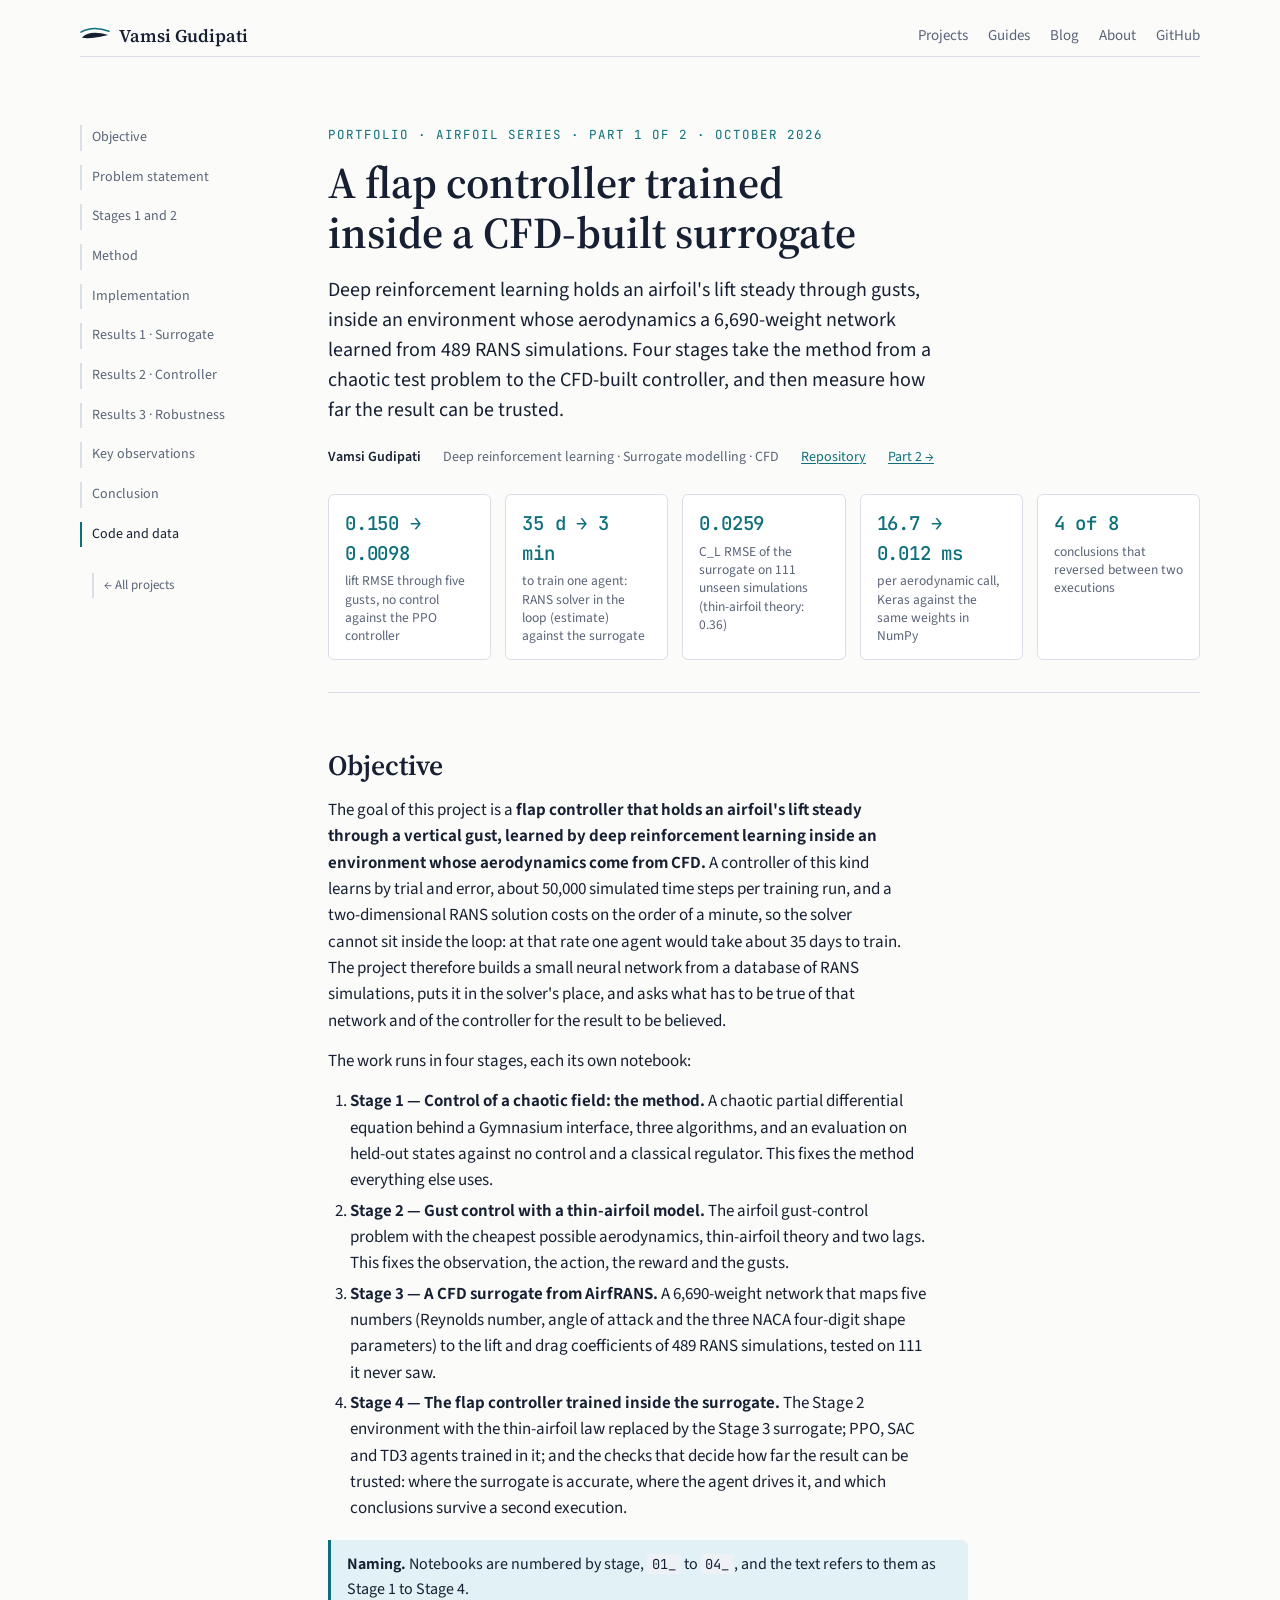
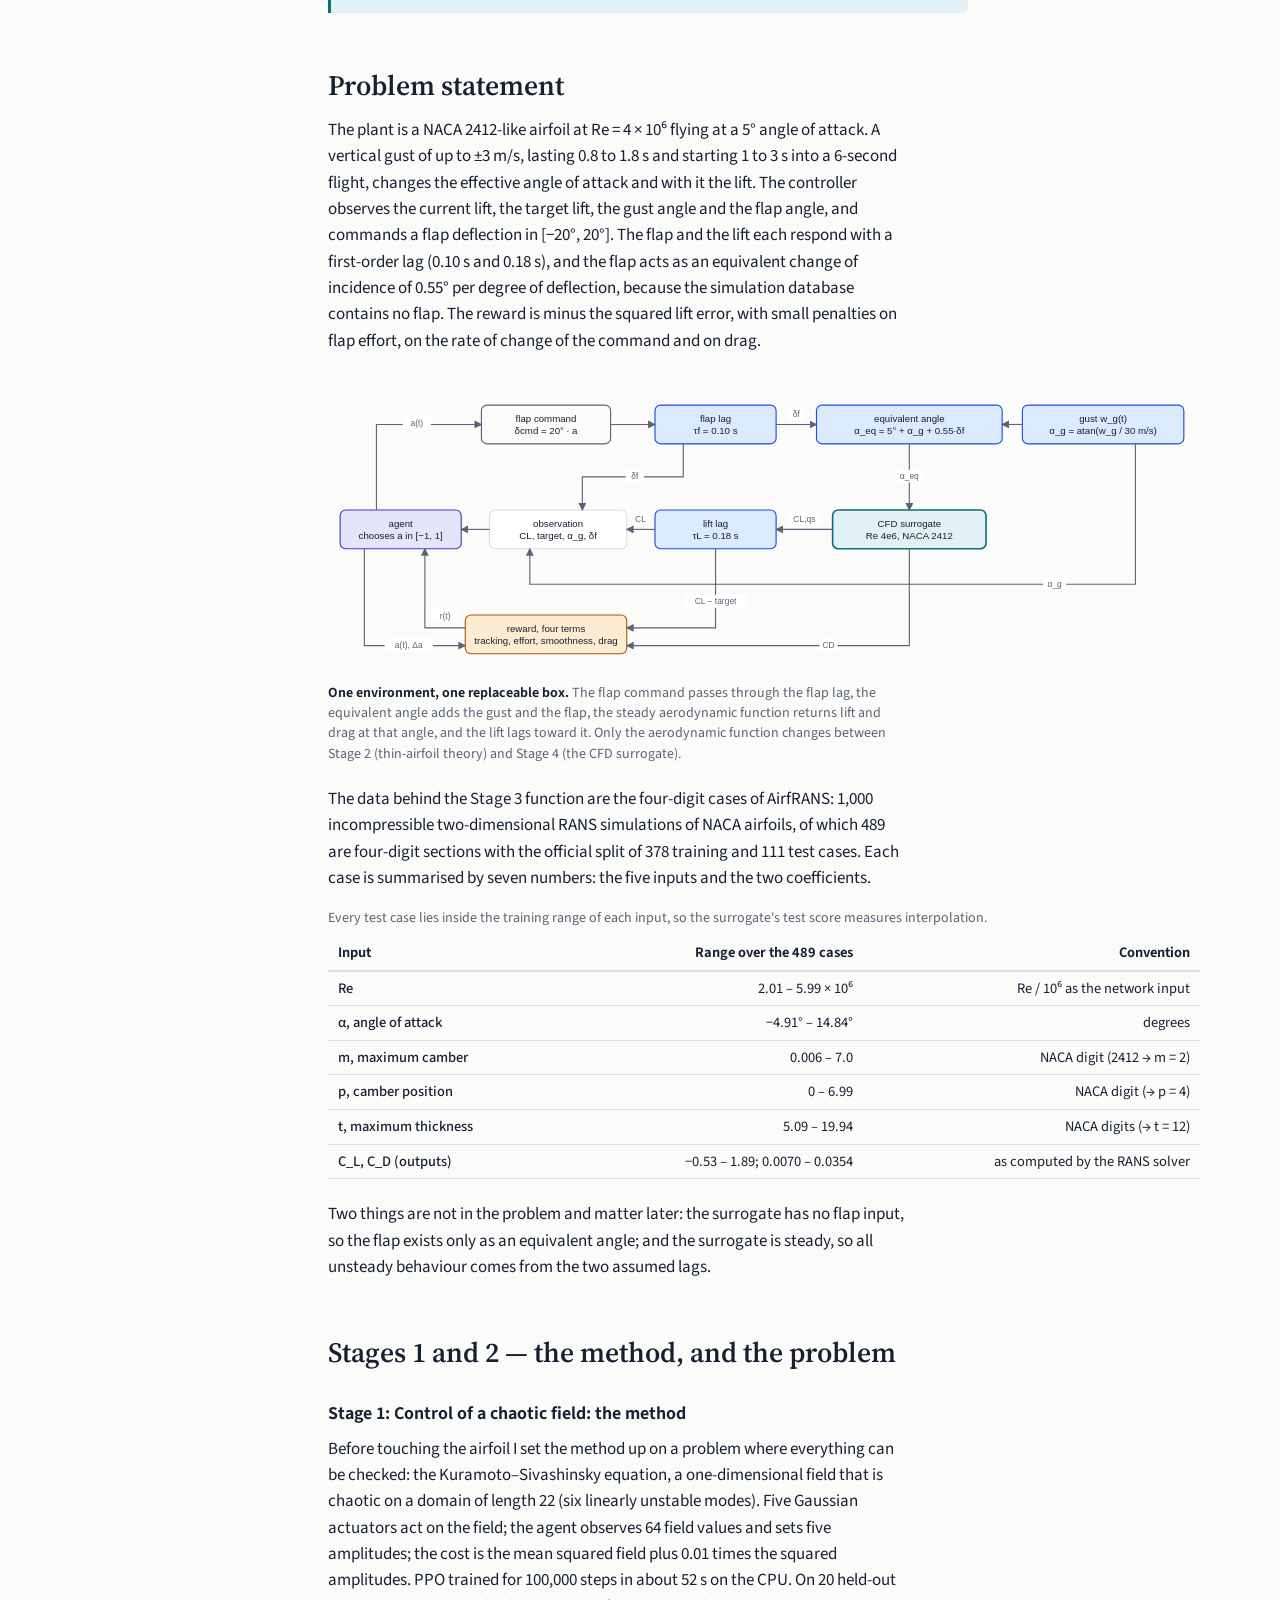
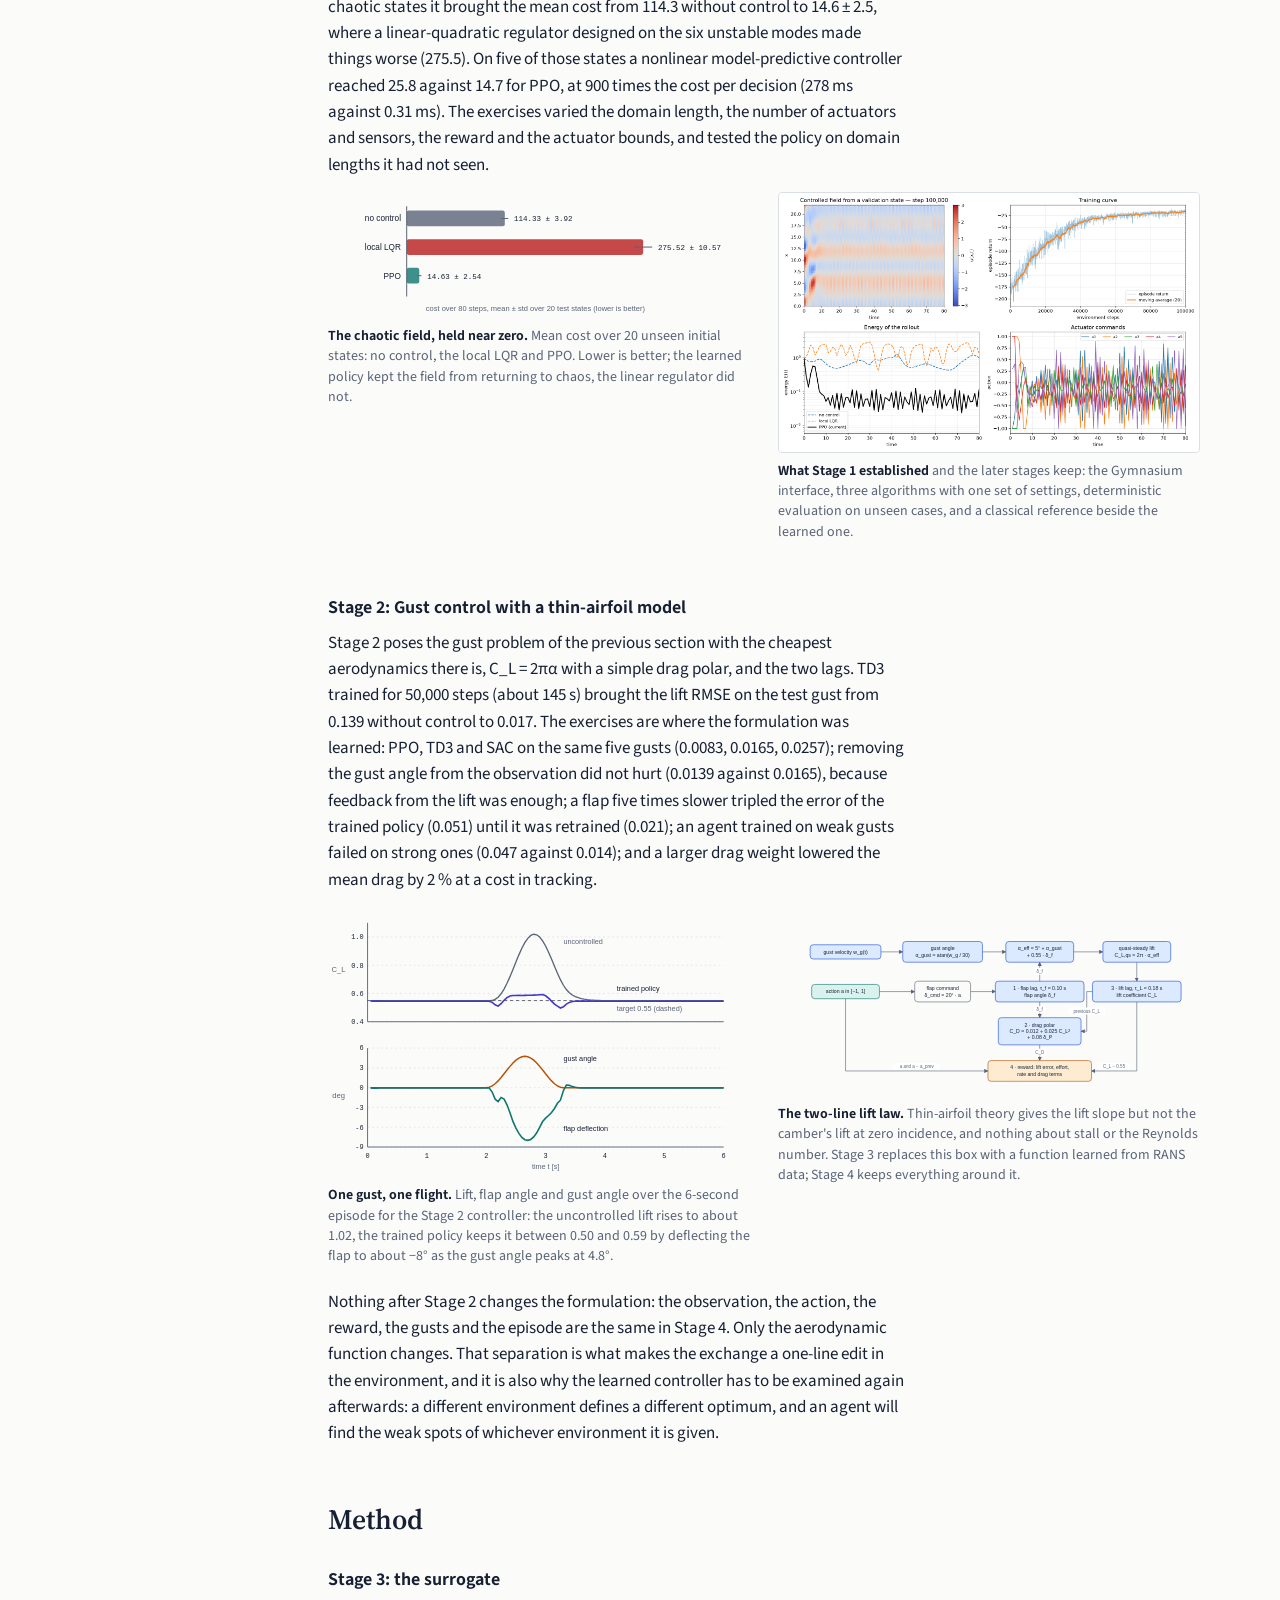
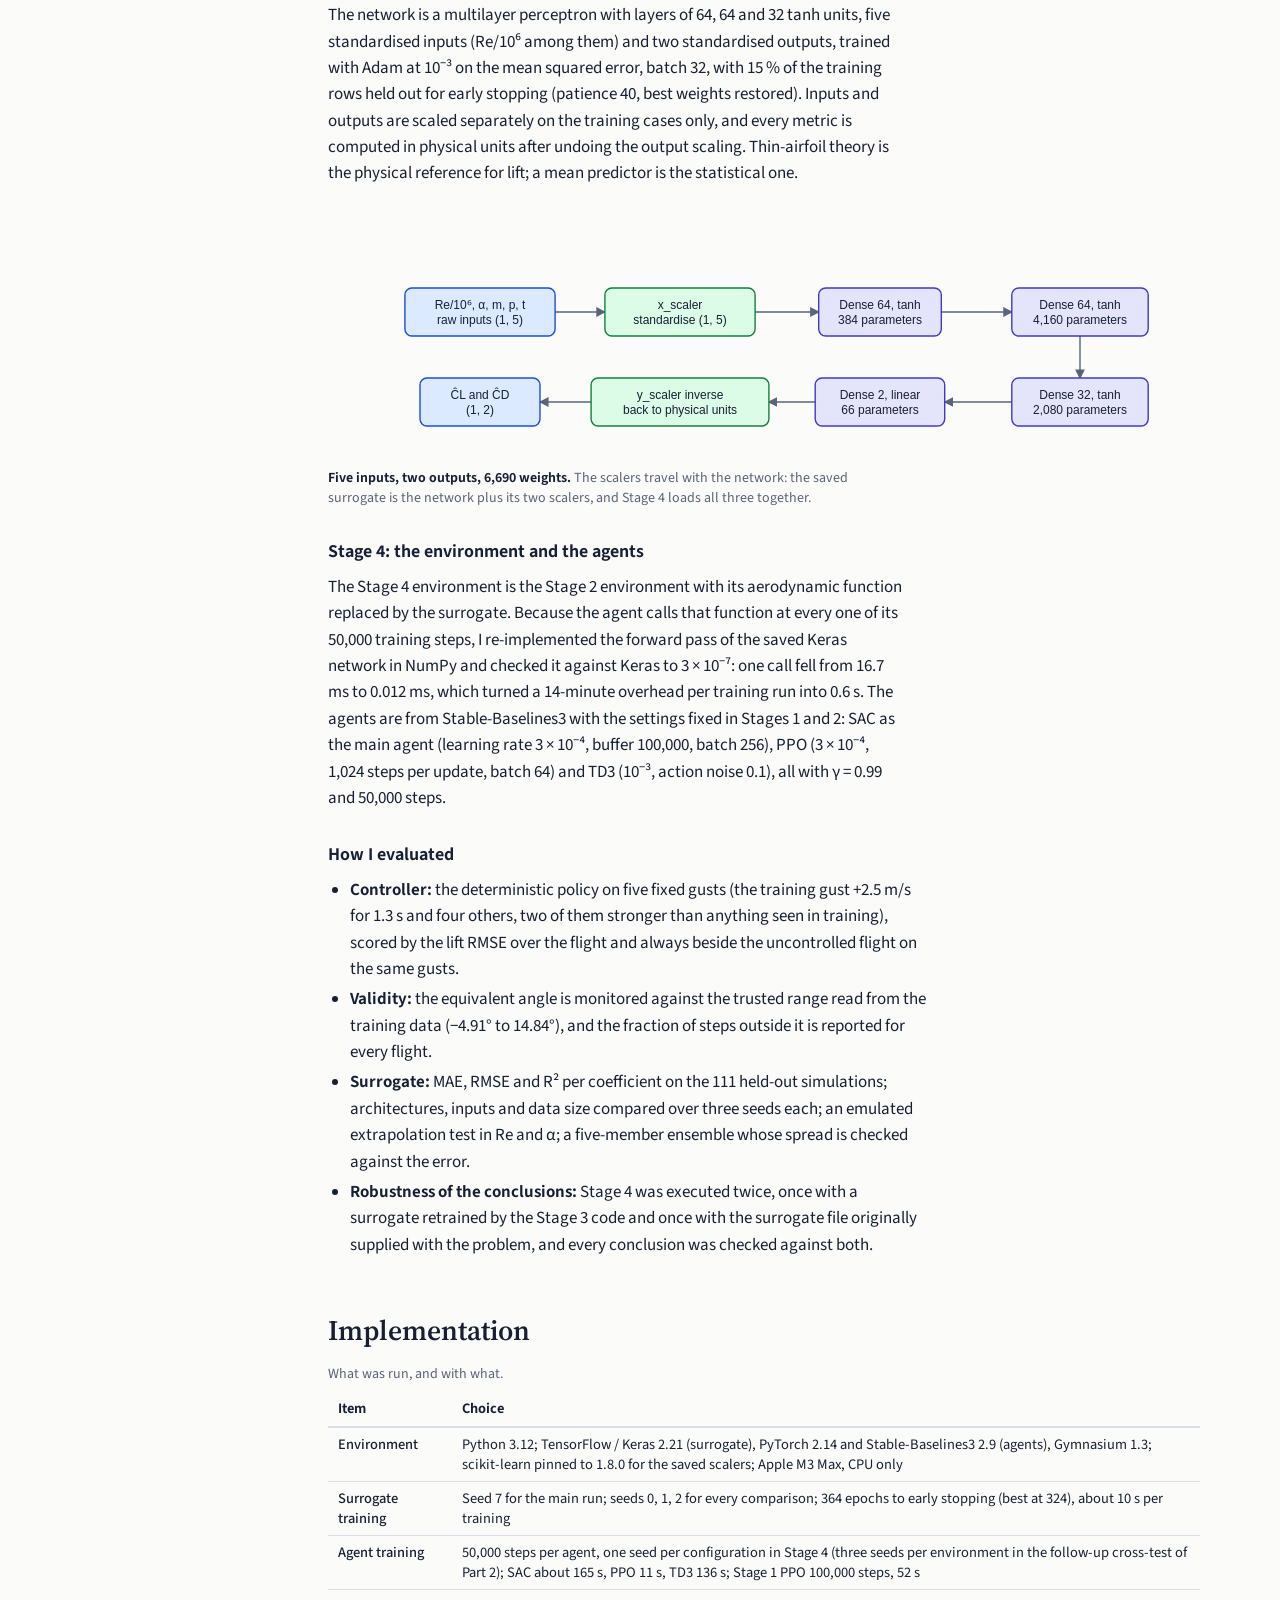
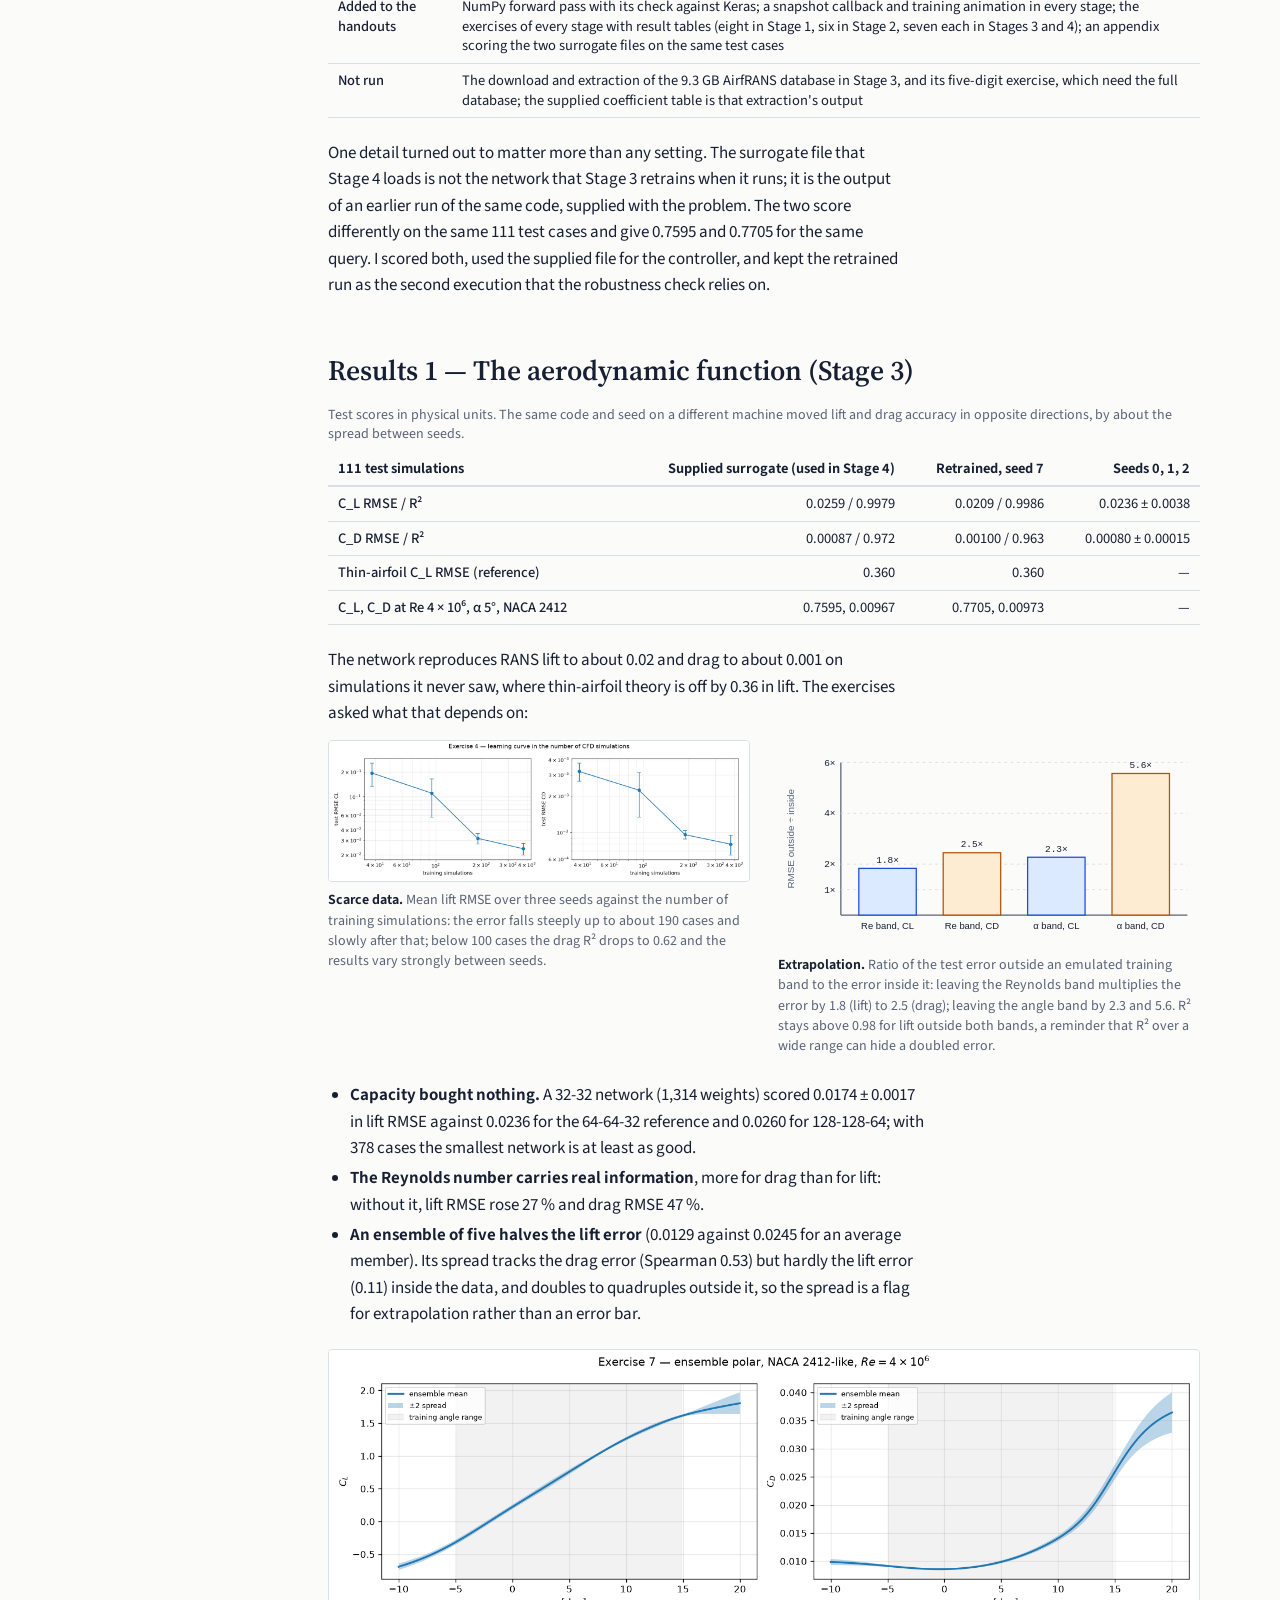
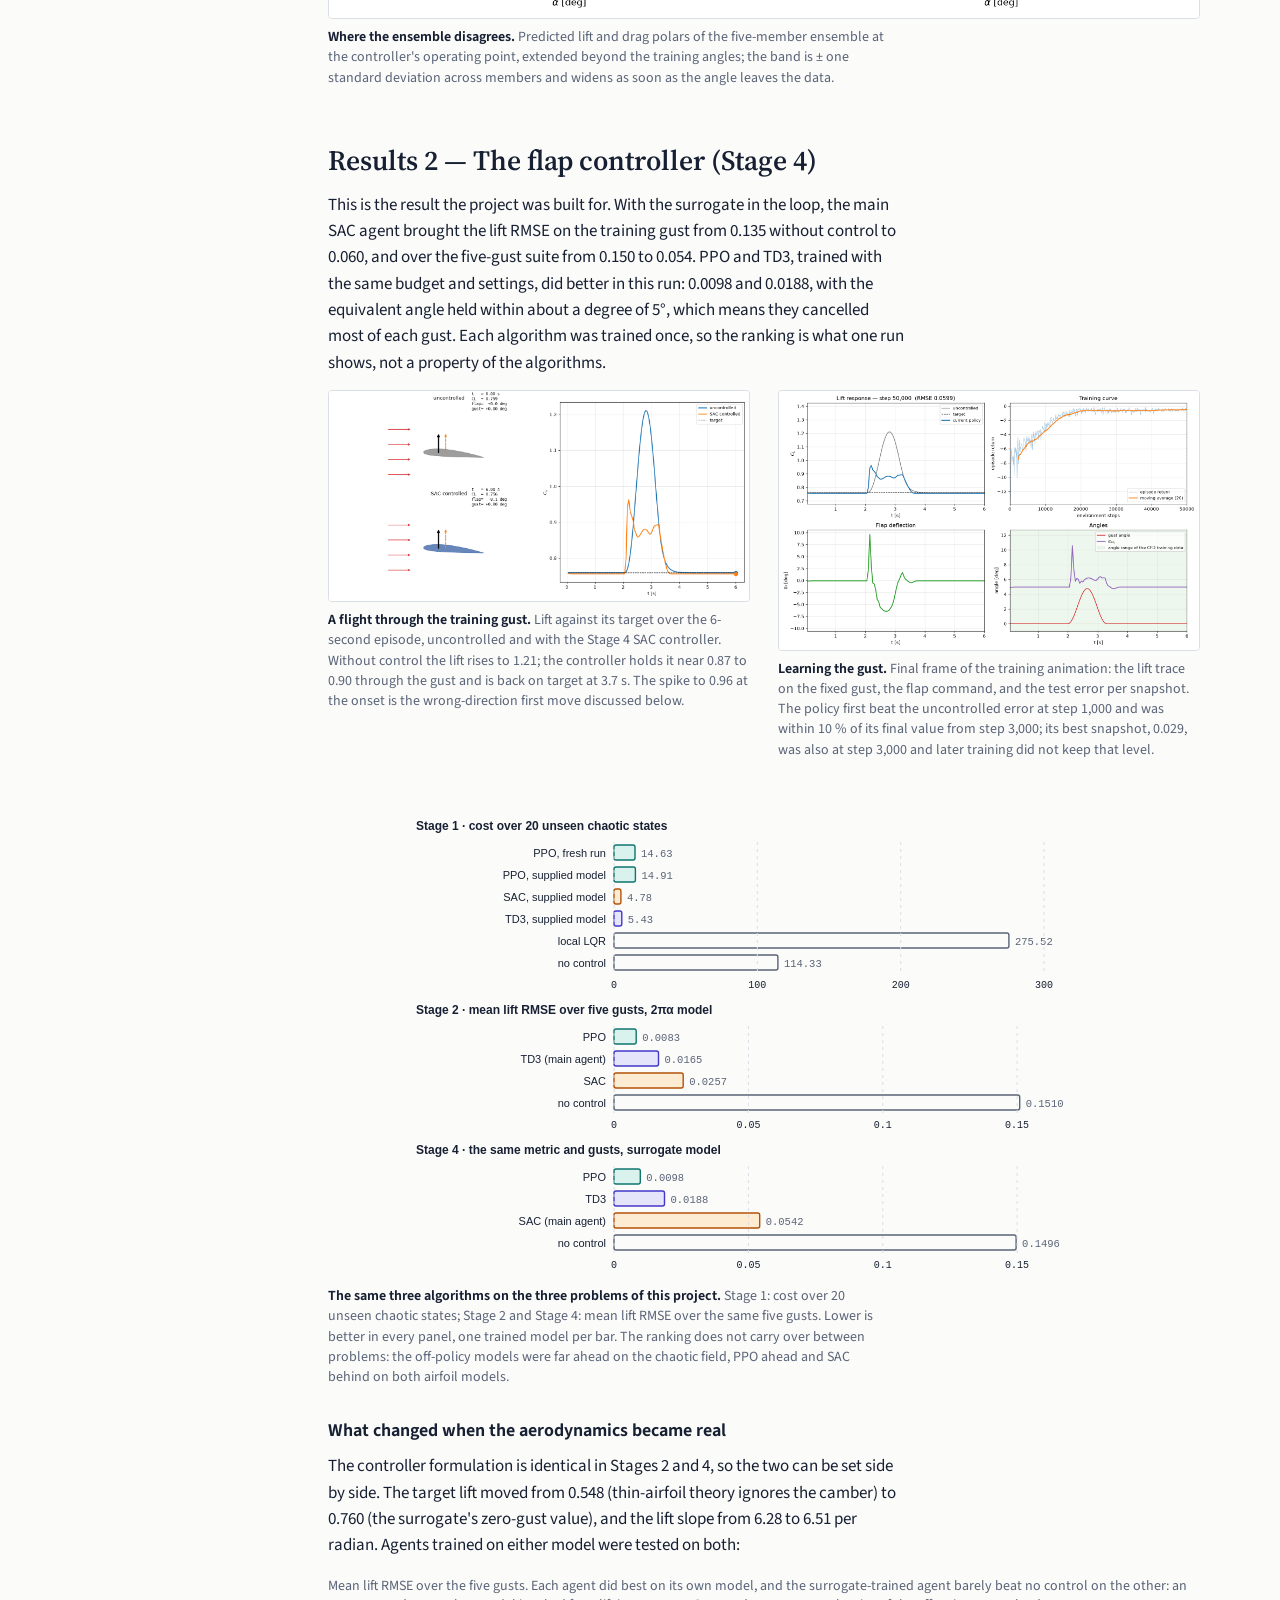
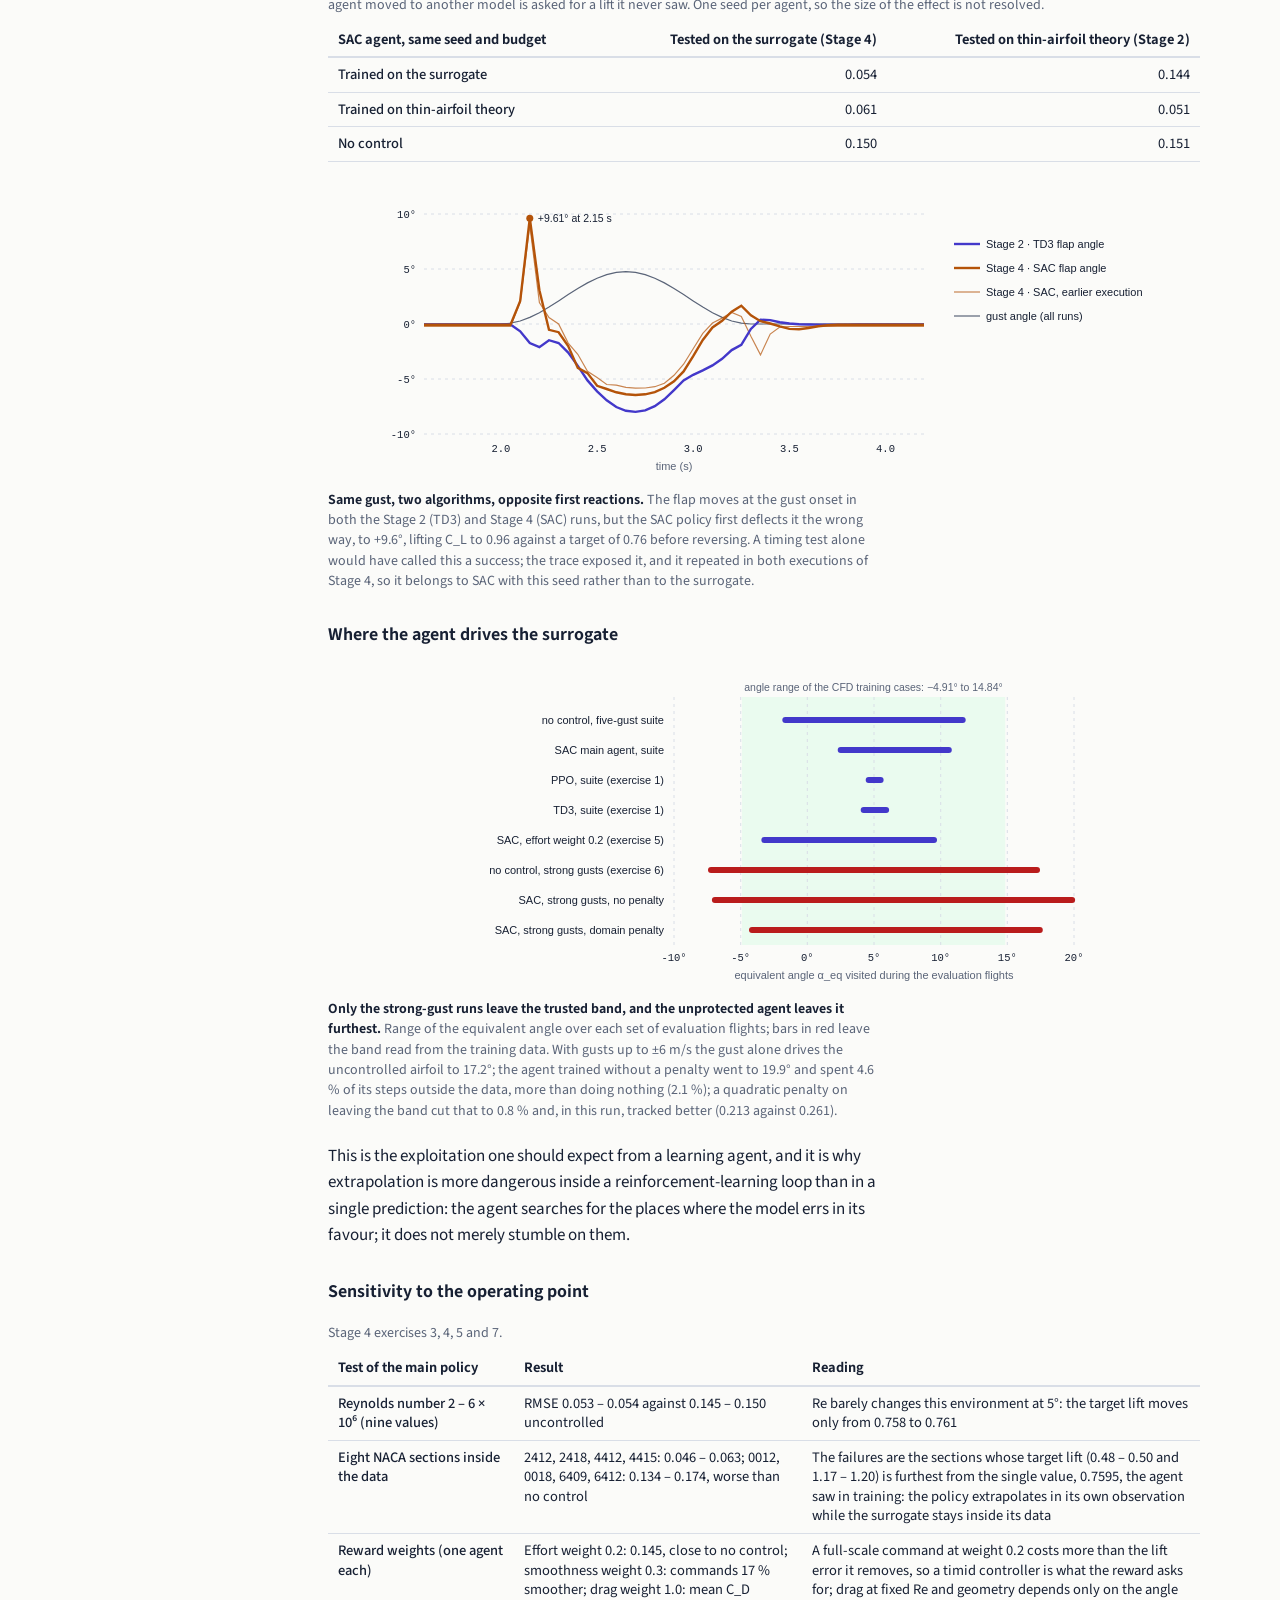
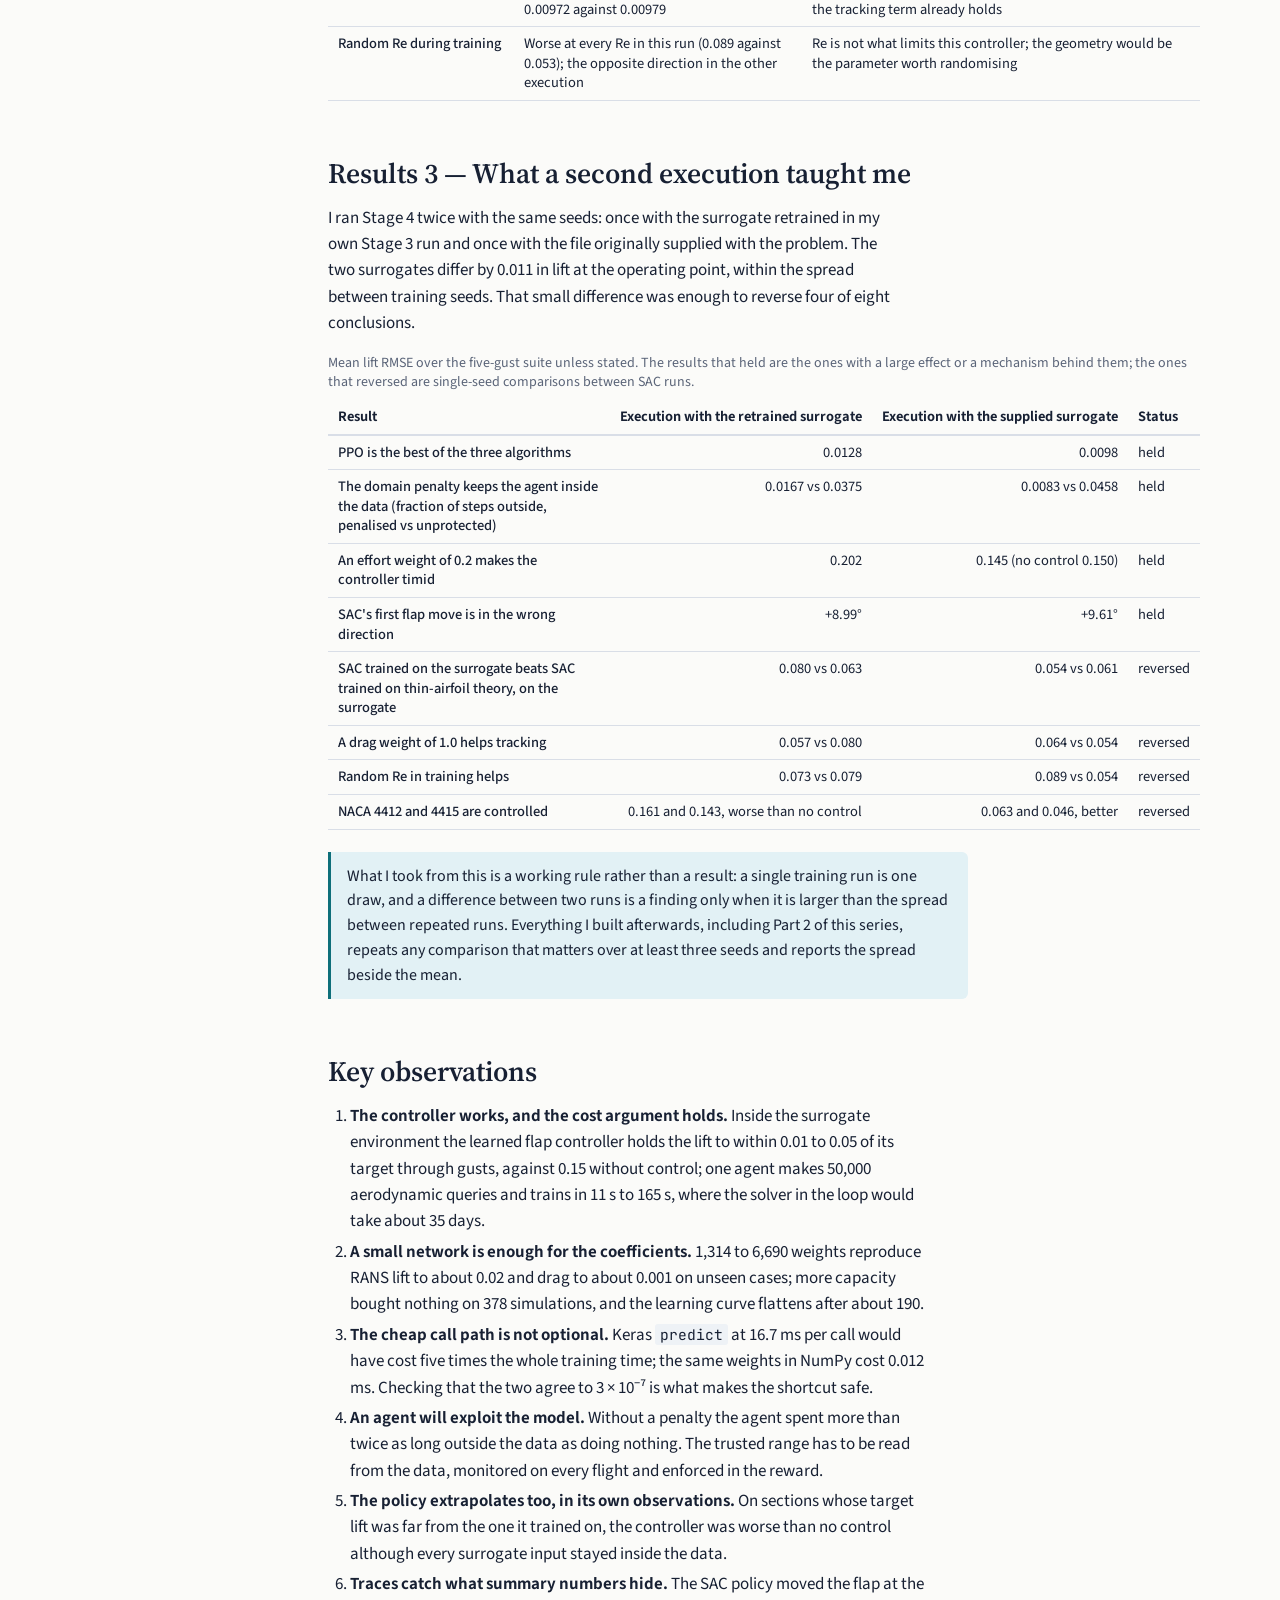
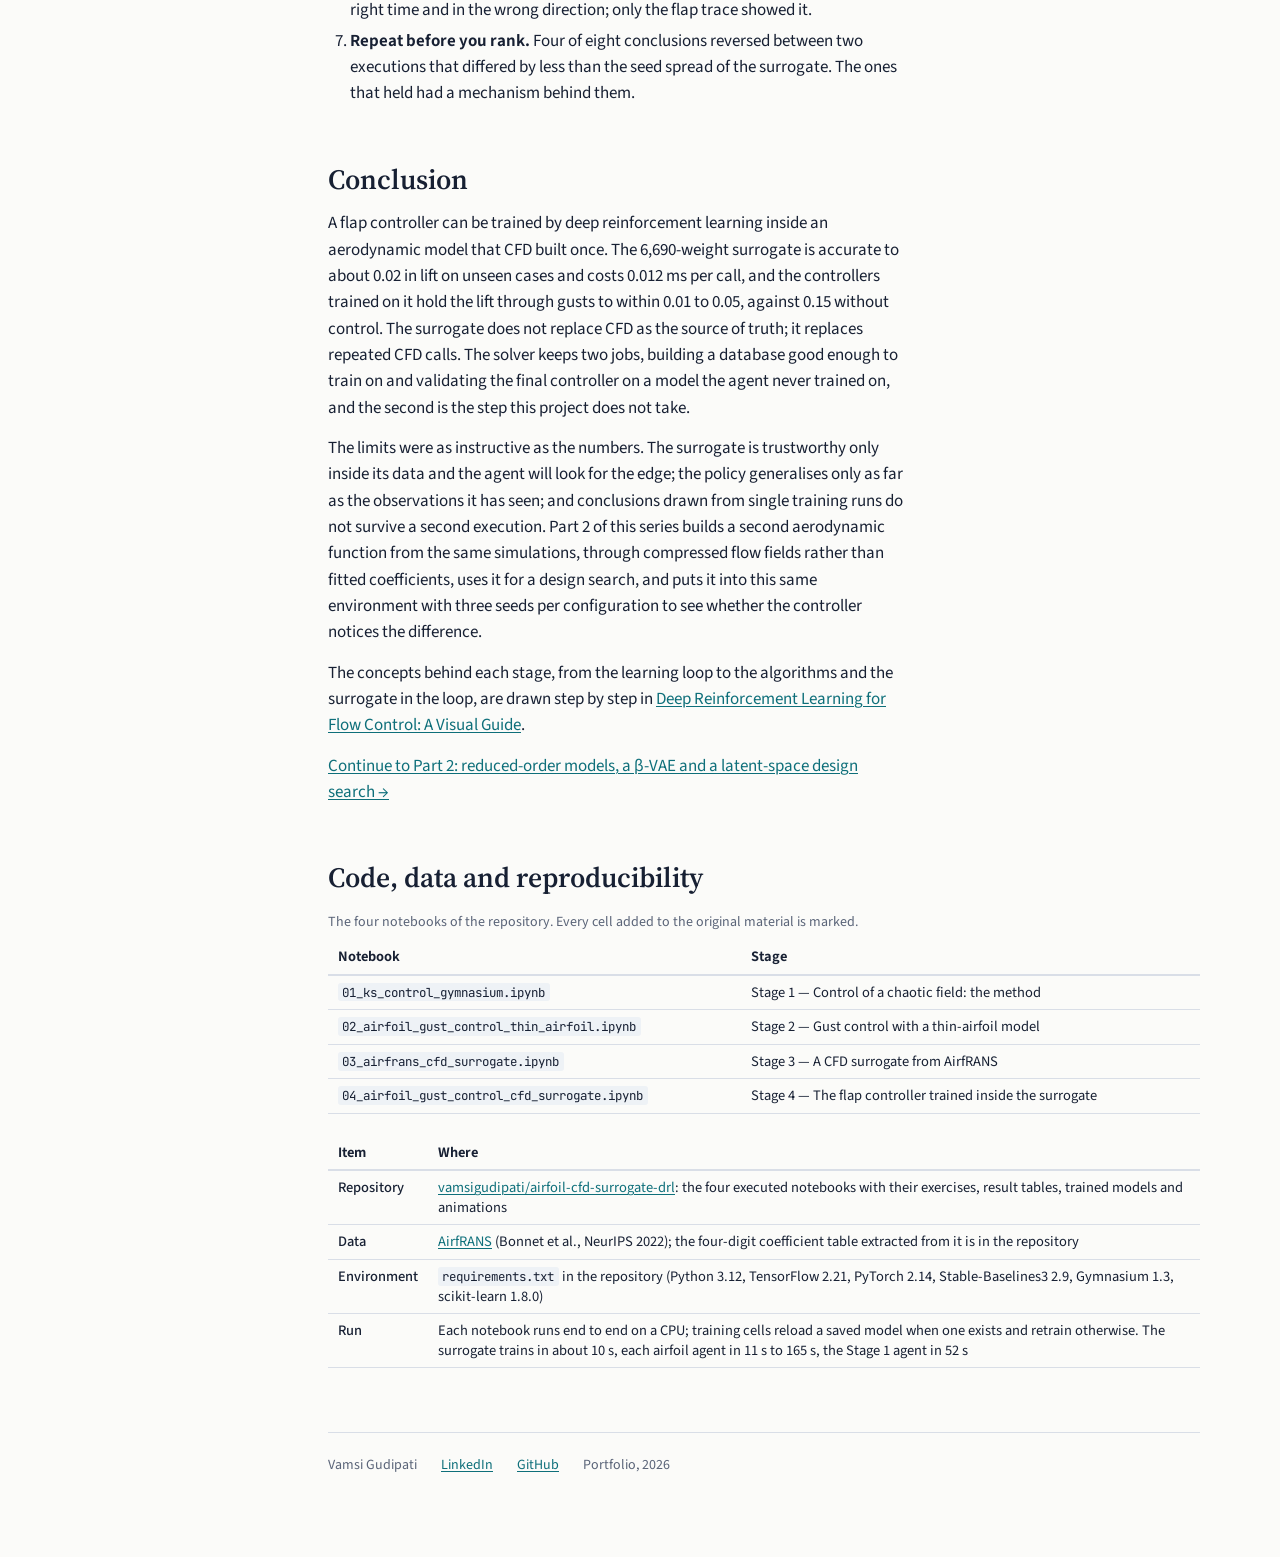
==== airfoil-cfd-surrogate-drl.html @ e1ee93a2 "Merge the portfolio into the site and apply the brand Home page with a live flow simulation, two pro" ====
<!doctype html>
<html lang="en">
<head>
<meta charset="utf-8">
<meta name="viewport" content="width=device-width, initial-scale=1, viewport-fit=cover">
<title>A flap controller trained inside a CFD-built surrogate</title>
<meta name="description" content="Deep reinforcement learning for airfoil gust control, with the aerodynamics supplied by a neural surrogate fitted to 489 RANS simulations: four stages, from the control method to the limits of the result.">
<meta name="author" content="Vamsi Gudipati">
<link rel="preconnect" href="https://fonts.googleapis.com"><link rel="preconnect" href="https://fonts.gstatic.com" crossorigin><link rel="stylesheet" href="https://fonts.googleapis.com/css2?family=Source+Serif+4:opsz,wght@8..60,600&family=Source+Sans+3:ital,wght@0,400;0,600;0,650;1,400&family=JetBrains+Mono:wght@400;500&display=swap">
<style>
/* Layout: a single reading column (72ch) with figures allowed to run wider; a slim sticky section nav on desktop. */
:root{
  --paper:#fbfbf9; --ink:#172033; --muted:#5a6478; --line:#d9dee7; --surface:#ffffff; --soft:#eef2f6;
  --accent:#0E6F7A; --accent-soft:#e2f1f5; --warn:#a16207; --warn-soft:#fef3c7;
  --display:"Source Serif 4", Georgia, "Times New Roman", serif;
  --body:"Source Sans 3", "Helvetica Neue", Arial, sans-serif;
  --mono:"JetBrains Mono", "SFMono-Regular", Consolas, monospace;
  color-scheme: light;
}
@media (prefers-color-scheme: dark){ :root:not([data-theme="light"]){
  --paper:#0f1520; --ink:#e6e9ef; --muted:#9aa5b8; --line:#2a3443; --surface:#161d2a; --soft:#1b2433;
  --accent:#5CC0C8; --accent-soft:#12303a; --warn:#e3b341; --warn-soft:#3a2f12; color-scheme: dark; } }
:root[data-theme="dark"]{
  --paper:#0f1520; --ink:#e6e9ef; --muted:#9aa5b8; --line:#2a3443; --surface:#161d2a; --soft:#1b2433;
  --accent:#5CC0C8; --accent-soft:#12303a; --warn:#e3b341; --warn-soft:#3a2f12; color-scheme: dark; }
/* the Studio's figure palette follows the theme */
/* figure tokens and classes shared with the Studio's SVG figures */
:root{--data:#0f766e;--data-soft:#d9f2ee;--model:#4338ca;--model-soft:#e4e4fb;--loss:#b45309;--loss-soft:#fdecd2;--phys:#1d4ed8;--phys-soft:#dbeafe;--ok:#15803d;--ok-soft:#dcfce7;--bad:#b91c1c;--bad-soft:#fee2e2}
@media (prefers-color-scheme: dark){ :root:not([data-theme="light"]){--data:#4fd1c0;--data-soft:#12312e;--model:#a5a8ff;--model-soft:#24244a;--loss:#f2b35c;--loss-soft:#3a2a12;--phys:#8ab4ff;--phys-soft:#172a4d;--ok:#6ee39a;--ok-soft:#133222;--bad:#ff8f8f;--bad-soft:#3d1a1a} }
:root[data-theme="dark"]{--data:#4fd1c0;--data-soft:#12312e;--model:#a5a8ff;--model-soft:#24244a;--loss:#f2b35c;--loss-soft:#3a2a12;--phys:#8ab4ff;--phys-soft:#172a4d;--ok:#6ee39a;--ok-soft:#133222;--bad:#ff8f8f;--bad-soft:#3d1a1a}
svg.diagram{--bg:var(--paper);--fg:var(--ink);width:100%;height:auto;display:block;margin:0 auto}
svg.diagram .t-ink{fill:var(--fg)} svg.diagram .t-muted{fill:var(--muted)} svg.diagram .t-accent{fill:var(--accent)}
svg.diagram .e-line{fill:none;stroke:var(--muted);stroke-width:1.4} svg.diagram .e-head{fill:var(--muted)}
svg.diagram .e-life{stroke:var(--line);stroke-width:1.2;stroke-dasharray:4 4} svg.diagram .e-label-bg{fill:var(--surface)}
svg.diagram .g-frame{fill:none;stroke:var(--line);stroke-width:1.2}
svg.diagram .n-data{fill:var(--data-soft);stroke:var(--data);stroke-width:1.4} svg.diagram .n-model{fill:var(--model-soft);stroke:var(--model);stroke-width:1.4}
svg.diagram .n-loss{fill:var(--loss-soft);stroke:var(--loss);stroke-width:1.4} svg.diagram .n-phys{fill:var(--phys-soft);stroke:var(--phys);stroke-width:1.4}
svg.diagram .n-config{fill:var(--paper);stroke:var(--muted);stroke-width:1.4} svg.diagram .n-safe{fill:var(--ok-soft);stroke:var(--ok);stroke-width:1.4}
svg.diagram .n-risky{fill:var(--warn-soft);stroke:var(--warn);stroke-width:1.4} svg.diagram .n-leak{fill:var(--bad-soft);stroke:var(--bad);stroke-width:1.4}
svg.diagram .n-task{fill:var(--surface);stroke:var(--muted);stroke-width:1.4} svg.diagram .n-plain{fill:var(--surface);stroke:var(--line);stroke-width:1.4}
svg.diagram .n-note{fill:var(--accent-soft);stroke:none} svg.diagram .n-latent{fill:var(--accent-soft);stroke:var(--accent);stroke-width:2}
svg.diagram .c-curve{fill:none;stroke:var(--loss);stroke-width:2.5} svg.diagram .c-dot{fill:var(--loss)}
svg.diagram .grid{stroke:var(--line);stroke-width:1;stroke-dasharray:3 4}
*{box-sizing:border-box}
html{scroll-behavior:smooth}
@media (prefers-reduced-motion: reduce){html{scroll-behavior:auto}}
body{margin:0;background:var(--paper);color:var(--ink);font-family:var(--body);font-size:17px;line-height:1.55;padding-inline:16px;padding-block:0}
a{color:var(--accent);text-decoration-thickness:1px;text-underline-offset:2px}
a:focus-visible,button:focus-visible{outline:2px solid var(--accent);outline-offset:2px}
code{font-family:var(--mono);font-size:.86em;background:var(--soft);padding:.08em .35em;border-radius:3px}
.wrap{max-width:1120px;margin:0 auto;display:grid;grid-template-columns:200px minmax(0,1fr);gap:48px}
@media (max-width:860px){.wrap{grid-template-columns:minmax(0,1fr);gap:0}}
nav.toc{position:sticky;top:24px;align-self:start;font-size:14px;padding-top:64px}
nav.toc ol{list-style:none;padding:0;margin:0;display:flex;flex-direction:column;gap:6px}
nav.toc a{color:var(--muted);text-decoration:none;display:block;padding:2px 0 2px 10px;border-left:2px solid var(--line)}
nav.toc a:hover,nav.toc a.active{color:var(--ink);border-left-color:var(--accent)}
nav.toc .back{margin-top:22px;padding-left:12px;color:var(--muted);font-size:13px}
@media (max-width:860px){nav.toc{display:none}}
main{min-width:0;padding-block:40px 80px}
header.hero{padding-block:28px 24px;border-bottom:1px solid var(--line);margin-bottom:8px}
.eyebrow{font-family:var(--mono);font-size:12.5px;letter-spacing:.08em;text-transform:uppercase;color:var(--accent);margin-bottom:14px}
h1{font-family:var(--display);font-weight:600;font-size:clamp(30px,4.2vw,44px);line-height:1.12;margin:0 0 18px;text-wrap:balance;max-width:24ch}
.lead{font-size:20px;line-height:1.5;color:var(--ink);max-width:62ch;margin:0 0 22px}
.meta{display:flex;flex-wrap:wrap;gap:8px 22px;font-size:14px;color:var(--muted)}
.meta span b{color:var(--ink);font-weight:600}
.meta a{color:var(--accent)}
h2{font-family:var(--display);font-weight:600;font-size:28px;line-height:1.2;margin:56px 0 14px;text-wrap:balance;scroll-margin-top:24px}
h3{font-family:var(--body);font-weight:650;font-size:18px;margin:30px 0 8px;scroll-margin-top:24px}
.kicker{font-family:var(--mono);font-size:12px;letter-spacing:.08em;text-transform:uppercase;color:var(--muted);margin-top:56px}
.kicker + h2{margin-top:6px}
p,li{max-width:72ch}
section > p, section > ul, section > ol{margin:0 0 14px}
ul,ol{padding-left:1.3em}
li{margin:4px 0}
strong{font-weight:650}
.stats{display:grid;grid-template-columns:repeat(auto-fit,minmax(150px,1fr));gap:14px;margin:26px 0 8px}
.stat{background:var(--surface);border:1px solid var(--line);border-radius:6px;padding:14px 16px}
.stat .big{font-family:var(--mono);font-size:19px;font-weight:500;color:var(--accent);letter-spacing:-.01em;font-variant-numeric:tabular-nums}
.stat .small{font-size:13.5px;color:var(--muted);margin-top:4px;line-height:1.35}
figure{margin:22px 0;max-width:100%}
figure img{max-width:100%;height:auto;display:block;border:1px solid var(--line);border-radius:4px;background:#fff}
figure.svgfig svg{width:100%;height:auto;display:block}
figcaption{font-size:14px;color:var(--muted);margin-top:8px;line-height:1.45;max-width:80ch}
figcaption strong{color:var(--ink)}
.tablewrap{overflow-x:auto;margin:18px 0 22px;-webkit-overflow-scrolling:touch}
table{border-collapse:collapse;width:100%;font-size:14.5px;line-height:1.35}
caption{text-align:left;font-size:14px;color:var(--muted);padding:0 0 8px;caption-side:top}
th,td{padding:7px 10px;border-bottom:1px solid var(--line);text-align:left;vertical-align:top}
thead th{font-weight:650;border-bottom:2px solid var(--line);white-space:nowrap}
tbody th{font-weight:500}
td.num,th.num{text-align:right;font-variant-numeric:tabular-nums;white-space:nowrap}
tbody tr:hover{background:var(--soft)}
.callout{border-left:3px solid var(--accent);background:var(--accent-soft);padding:12px 16px;margin:18px 0;border-radius:0 6px 6px 0;max-width:80ch;font-size:16px}
.callout.warn{border-left-color:var(--warn);background:var(--warn-soft)}
.cols{display:grid;grid-template-columns:repeat(2,minmax(0,1fr));gap:28px;align-items:start}
@media (max-width:760px){.cols{grid-template-columns:minmax(0,1fr)}}
.col{min-width:0}
.col figure{margin-top:0}
footer{border-top:1px solid var(--line);margin-top:64px;padding-top:22px;font-size:14px;color:var(--muted);display:flex;flex-wrap:wrap;gap:8px 24px}
footer a{color:var(--accent)}

header.sitebar{max-width:1120px;margin:0 auto;display:flex;align-items:center;justify-content:space-between;gap:12px;flex-wrap:wrap;padding-block:22px 6px;border-bottom:1px solid var(--line)}
header.sitebar .brand{display:flex;align-items:center;gap:9px;color:var(--ink);text-decoration:none;font-family:var(--display);font-weight:600;font-size:18px}
header.sitebar .brand svg{width:30px;height:19px}
header.sitebar nav{display:flex;gap:20px;font-size:15px}
header.sitebar nav a{color:var(--muted);text-decoration:none}
header.sitebar nav a:hover{color:var(--ink)}
@media print{header.sitebar{display:none}nav.toc{display:none}.wrap{display:block}body{font-size:12.5px}h1{font-size:28px}h2{page-break-after:avoid}figure,table{page-break-inside:avoid}.stat{break-inside:avoid}}
</style>
</head>
<body>
<header class="sitebar"><a class="brand" href="index.html"><svg viewBox="0 0 64 40" aria-hidden="true"><path d="M4 25 C14 13 34 11 60 19 C40 24 20 27 4 25 Z" fill="currentColor"/><path d="M2 13 C18 4 40 3 62 11" fill="none" stroke="var(--accent)" stroke-width="3" stroke-linecap="round"/></svg><span>Vamsi Gudipati</span></a><nav aria-label="Site"><a href="index.html#projects">Projects</a><a href="index.html#guides">Guides</a><a href="blog.html">Blog</a><a href="about.html">About</a><a href="https://github.com/vamsigudipati">GitHub</a></nav></header>
<div class="wrap">
<nav class="toc" aria-label="Sections"><ol><li><a href="#objective">Objective</a></li><li><a href="#problem">Problem statement</a></li><li><a href="#stages12">Stages 1 and 2</a></li><li><a href="#method">Method</a></li><li><a href="#implementation">Implementation</a></li><li><a href="#results-surrogate">Results 1 · Surrogate</a></li><li><a href="#results-controller">Results 2 · Controller</a></li><li><a href="#results-robustness">Results 3 · Robustness</a></li><li><a href="#observations">Key observations</a></li><li><a href="#conclusion">Conclusion</a></li><li><a href="#links">Code and data</a></li></ol><div class="back"><a href="index.html">← All projects</a></div></nav>
<main>
<header class="hero">
<div class="eyebrow">Portfolio · Airfoil series · Part 1 of 2 · October 2026</div>
<h1>A flap controller trained inside a CFD-built surrogate</h1>
<p class="lead">Deep reinforcement learning holds an airfoil's lift steady through gusts, inside an environment whose aerodynamics a 6,690-weight network learned from 489 RANS simulations. Four stages take the method from a chaotic test problem to the CFD-built controller, and then measure how far the result can be trusted.</p>
<div class="meta"><span><b>Vamsi Gudipati</b></span> <span>Deep reinforcement learning · Surrogate modelling · CFD</span> <span><a href="https://github.com/vamsigudipati/airfoil-cfd-surrogate-drl">Repository</a></span> <span><a href="airfoil-rom-betavae-design.html">Part 2 →</a></span></div>
<div class="stats"><div class="stat"><div class="big">0.150 → 0.0098</div><div class="small">lift RMSE through five gusts, no control against the PPO controller</div></div><div class="stat"><div class="big">35 d → 3 min</div><div class="small">to train one agent: RANS solver in the loop (estimate) against the surrogate</div></div><div class="stat"><div class="big">0.0259</div><div class="small">C_L RMSE of the surrogate on 111 unseen simulations (thin-airfoil theory: 0.36)</div></div><div class="stat"><div class="big">16.7 → 0.012 ms</div><div class="small">per aerodynamic call, Keras against the same weights in NumPy</div></div><div class="stat"><div class="big">4 of 8</div><div class="small">conclusions that reversed between two executions</div></div></div>
</header>
<section id="objective"><h2>Objective</h2><p>The goal of this project is a <strong>flap controller that holds an airfoil's lift steady through a vertical gust, learned by deep reinforcement learning inside an environment whose aerodynamics come from CFD.</strong> A controller of this kind learns by trial and error, about 50,000 simulated time steps per training run, and a two-dimensional RANS solution costs on the order of a minute, so the solver cannot sit inside the loop: at that rate one agent would take about 35 days to train. The project therefore builds a small neural network from a database of RANS simulations, puts it in the solver's place, and asks what has to be true of that network and of the controller for the result to be believed.</p><p>The work runs in four stages, each its own notebook:</p><ol><li><strong>Stage 1 — Control of a chaotic field: the method.</strong> A chaotic partial differential equation behind a Gymnasium interface, three algorithms, and an evaluation on held-out states against no control and a classical regulator. This fixes the method everything else uses.</li><li><strong>Stage 2 — Gust control with a thin-airfoil model.</strong> The airfoil gust-control problem with the cheapest possible aerodynamics, thin-airfoil theory and two lags. This fixes the observation, the action, the reward and the gusts.</li><li><strong>Stage 3 — A CFD surrogate from AirfRANS.</strong> A 6,690-weight network that maps five numbers (Reynolds number, angle of attack and the three NACA four-digit shape parameters) to the lift and drag coefficients of 489 RANS simulations, tested on 111 it never saw.</li><li><strong>Stage 4 — The flap controller trained inside the surrogate.</strong> The Stage 2 environment with the thin-airfoil law replaced by the Stage 3 surrogate; PPO, SAC and TD3 agents trained in it; and the checks that decide how far the result can be trusted: where the surrogate is accurate, where the agent drives it, and which conclusions survive a second execution.</li></ol><aside class="callout note"><strong>Naming.</strong> Notebooks are numbered by stage, <code>01_</code> to <code>04_</code>, and the text refers to them as Stage 1 to Stage 4.</aside></section><section id="problem"><h2>Problem statement</h2><p>The plant is a NACA 2412-like airfoil at Re = 4 × 10⁶ flying at a 5° angle of attack. A vertical gust of up to ±3 m/s, lasting 0.8 to 1.8 s and starting 1 to 3 s into a 6-second flight, changes the effective angle of attack and with it the lift. The controller observes the current lift, the target lift, the gust angle and the flap angle, and commands a flap deflection in [−20°, 20°]. The flap and the lift each respond with a first-order lag (0.10 s and 0.18 s), and the flap acts as an equivalent change of incidence of 0.55° per degree of deflection, because the simulation database contains no flap. The reward is minus the squared lift error, with small penalties on flap effort, on the rate of change of the command and on drag.</p><figure class="svgfig"><svg xmlns="http://www.w3.org/2000/svg" class="diagram" viewBox="0 0 1080 370" role="img" aria-label="One step of the hybrid environment: the action sets the flap command, the flap lags, the equivalent angle combines flap and gust, the CFD surrogate gives steady lift and drag, the lift lags; the observation takes lift, target, gust angle and flap angle; the reward takes the lift error, the drag and the action and its change." style="max-width:1080px"><defs><marker id="arrowhead" viewBox="0 0 8 8" refX="7" refY="4" markerWidth="7" markerHeight="7" orient="auto"><path d="M0,0 L8,4 L0,8 z" class="e-head"/></marker></defs><rect x="190.0" y="36.0" width="160.0" height="48.0" rx="7" class="n-config"/><text x="270.0" y="56.5" text-anchor="middle" font-family="IBM Plex Sans, Helvetica Neue, Arial, sans-serif" font-size="12" class="t-ink">flap command</text><text x="270.0" y="71.5" text-anchor="middle" font-family="IBM Plex Sans, Helvetica Neue, Arial, sans-serif" font-size="12" class="t-ink">δcmd = 20° · a</text><rect x="405.0" y="36.0" width="150.0" height="48.0" rx="7" class="n-phys"/><text x="480.0" y="56.5" text-anchor="middle" font-family="IBM Plex Sans, Helvetica Neue, Arial, sans-serif" font-size="12" class="t-ink">flap lag</text><text x="480.0" y="71.5" text-anchor="middle" font-family="IBM Plex Sans, Helvetica Neue, Arial, sans-serif" font-size="12" class="t-ink">τf = 0.10 s</text><rect x="605.0" y="36.0" width="230.0" height="48.0" rx="7" class="n-phys"/><text x="720.0" y="56.5" text-anchor="middle" font-family="IBM Plex Sans, Helvetica Neue, Arial, sans-serif" font-size="12" class="t-ink">equivalent angle</text><text x="720.0" y="71.5" text-anchor="middle" font-family="IBM Plex Sans, Helvetica Neue, Arial, sans-serif" font-size="12" class="t-ink">α_eq = 5° + α_g + 0.55·δf</text><rect x="860.0" y="36.0" width="200.0" height="48.0" rx="7" class="n-phys"/><text x="960.0" y="56.5" text-anchor="middle" font-family="IBM Plex Sans, Helvetica Neue, Arial, sans-serif" font-size="12" class="t-ink">gust w_g(t)</text><text x="960.0" y="71.5" text-anchor="middle" font-family="IBM Plex Sans, Helvetica Neue, Arial, sans-serif" font-size="12" class="t-ink">α_g = atan(w_g / 30 m/s)</text><rect x="15.0" y="166.0" width="150.0" height="48.0" rx="7" class="n-model"/><text x="90.0" y="186.5" text-anchor="middle" font-family="IBM Plex Sans, Helvetica Neue, Arial, sans-serif" font-size="12" class="t-ink">agent</text><text x="90.0" y="201.5" text-anchor="middle" font-family="IBM Plex Sans, Helvetica Neue, Arial, sans-serif" font-size="12" class="t-ink">chooses a in [−1, 1]</text><rect x="200.0" y="166.0" width="170.0" height="48.0" rx="7" class="n-plain"/><text x="285.0" y="186.5" text-anchor="middle" font-family="IBM Plex Sans, Helvetica Neue, Arial, sans-serif" font-size="12" class="t-ink">observation</text><text x="285.0" y="201.5" text-anchor="middle" font-family="IBM Plex Sans, Helvetica Neue, Arial, sans-serif" font-size="12" class="t-ink">CL, target, α_g, δf</text><rect x="405.0" y="166.0" width="150.0" height="48.0" rx="7" class="n-phys"/><text x="480.0" y="186.5" text-anchor="middle" font-family="IBM Plex Sans, Helvetica Neue, Arial, sans-serif" font-size="12" class="t-ink">lift lag</text><text x="480.0" y="201.5" text-anchor="middle" font-family="IBM Plex Sans, Helvetica Neue, Arial, sans-serif" font-size="12" class="t-ink">τL = 0.18 s</text><rect x="625.0" y="166.0" width="190.0" height="48.0" rx="7" class="n-latent"/><text x="720.0" y="186.5" text-anchor="middle" font-family="IBM Plex Sans, Helvetica Neue, Arial, sans-serif" font-size="12" class="t-ink">CFD surrogate</text><text x="720.0" y="201.5" text-anchor="middle" font-family="IBM Plex Sans, Helvetica Neue, Arial, sans-serif" font-size="12" class="t-ink">Re 4e6, NACA 2412</text><rect x="170.0" y="296.0" width="200.0" height="48.0" rx="7" class="n-loss"/><text x="270.0" y="316.5" text-anchor="middle" font-family="IBM Plex Sans, Helvetica Neue, Arial, sans-serif" font-size="12" class="t-ink">reward, four terms</text><text x="270.0" y="331.5" text-anchor="middle" font-family="IBM Plex Sans, Helvetica Neue, Arial, sans-serif" font-size="12" class="t-ink">tracking, effort, smoothness, drag</text><polyline points="60.0,166.0 60.0,60.0 190.0,60.0" class="e-line" marker-end="url(#arrowhead)"/><rect x="92.6" y="50.0" width="34.8" height="16" rx="3" class="e-label-bg"/><text x="110.0" y="62.0" text-anchor="middle" font-family="IBM Plex Sans, Helvetica Neue, Arial, sans-serif" font-size="10.5" class="t-muted">a(t)</text><polyline points="350.0,60.0 405.0,60.0" class="e-line" marker-end="url(#arrowhead)"/><polyline points="555.0,60.0 605.0,60.0" class="e-line" marker-end="url(#arrowhead)"/><rect x="568.8" y="39.0" width="22.4" height="16" rx="3" class="e-label-bg"/><text x="580.0" y="51.0" text-anchor="middle" font-family="IBM Plex Sans, Helvetica Neue, Arial, sans-serif" font-size="10.5" class="t-muted">δf</text><polyline points="860.0,60.0 835.0,60.0" class="e-line" marker-end="url(#arrowhead)"/><polyline points="720.0,84.0 720.0,166.0" class="e-line" marker-end="url(#arrowhead)"/><rect x="702.6" y="116.0" width="34.8" height="16" rx="3" class="e-label-bg"/><text x="720.0" y="128.0" text-anchor="middle" font-family="IBM Plex Sans, Helvetica Neue, Arial, sans-serif" font-size="10.5" class="t-muted">α_eq</text><polyline points="625.0,190.0 555.0,190.0" class="e-line" marker-end="url(#arrowhead)"/><rect x="569.5" y="169.0" width="41.0" height="16" rx="3" class="e-label-bg"/><text x="590.0" y="181.0" text-anchor="middle" font-family="IBM Plex Sans, Helvetica Neue, Arial, sans-serif" font-size="10.5" class="t-muted">CL,qs</text><polyline points="405.0,190.0 370.0,190.0" class="e-line" marker-end="url(#arrowhead)"/><rect x="375.8" y="169.0" width="22.4" height="16" rx="3" class="e-label-bg"/><text x="387.0" y="181.0" text-anchor="middle" font-family="IBM Plex Sans, Helvetica Neue, Arial, sans-serif" font-size="10.5" class="t-muted">CL</text><polyline points="200.0,190.0 165.0,190.0" class="e-line" marker-end="url(#arrowhead)"/><polyline points="440.0,84.0 440.0,125.0 315.0,125.0 315.0,166.0" class="e-line" marker-end="url(#arrowhead)"/><rect x="368.8" y="116.0" width="22.4" height="16" rx="3" class="e-label-bg"/><text x="380.0" y="128.0" text-anchor="middle" font-family="IBM Plex Sans, Helvetica Neue, Arial, sans-serif" font-size="10.5" class="t-muted">δf</text><polyline points="1000.0,84.0 1000.0,258.0 250.0,258.0 250.0,214.0" class="e-line" marker-end="url(#arrowhead)"/><rect x="885.7" y="249.0" width="28.6" height="16" rx="3" class="e-label-bg"/><text x="900.0" y="261.0" text-anchor="middle" font-family="IBM Plex Sans, Helvetica Neue, Arial, sans-serif" font-size="10.5" class="t-muted">α_g</text><polyline points="480.0,214.0 480.0,312.0 370.0,312.0" class="e-line" marker-end="url(#arrowhead)"/><rect x="440.9" y="271.0" width="78.2" height="16" rx="3" class="e-label-bg"/><text x="480.0" y="283.0" text-anchor="middle" font-family="IBM Plex Sans, Helvetica Neue, Arial, sans-serif" font-size="10.5" class="t-muted">CL − target</text><polyline points="720.0,214.0 720.0,334.0 370.0,334.0" class="e-line" marker-end="url(#arrowhead)"/><rect x="608.8" y="325.0" width="22.4" height="16" rx="3" class="e-label-bg"/><text x="620.0" y="337.0" text-anchor="middle" font-family="IBM Plex Sans, Helvetica Neue, Arial, sans-serif" font-size="10.5" class="t-muted">CD</text><polyline points="45.0,214.0 45.0,334.0 170.0,334.0" class="e-line" marker-end="url(#arrowhead)"/><rect x="70.2" y="325.0" width="59.6" height="16" rx="3" class="e-label-bg"/><text x="100.0" y="337.0" text-anchor="middle" font-family="IBM Plex Sans, Helvetica Neue, Arial, sans-serif" font-size="10.5" class="t-muted">a(t), Δa</text><polyline points="170.0,312.0 120.0,312.0 120.0,214.0" class="e-line" marker-end="url(#arrowhead)"/><rect x="127.6" y="289.0" width="34.8" height="16" rx="3" class="e-label-bg"/><text x="145.0" y="301.0" text-anchor="middle" font-family="IBM Plex Sans, Helvetica Neue, Arial, sans-serif" font-size="10.5" class="t-muted">r(t)</text></svg><figcaption><strong>One environment, one replaceable box.</strong> The flap command passes through the flap lag, the equivalent angle adds the gust and the flap, the steady aerodynamic function returns lift and drag at that angle, and the lift lags toward it. Only the aerodynamic function changes between Stage 2 (thin-airfoil theory) and Stage 4 (the CFD surrogate).</figcaption></figure><p>The data behind the Stage 3 function are the four-digit cases of AirfRANS: 1,000 incompressible two-dimensional RANS simulations of NACA airfoils, of which 489 are four-digit sections with the official split of 378 training and 111 test cases. Each case is summarised by seven numbers: the five inputs and the two coefficients.</p><div class="tablewrap"><table class=""><caption>Every test case lies inside the training range of each input, so the surrogate's test score measures interpolation.</caption><thead><tr><th>Input</th><th class=num>Range over the 489 cases</th><th class=num>Convention</th></tr></thead><tbody><tr><th>Re</th><td class=num>2.01 – 5.99 × 10⁶</td><td class=num>Re / 10⁶ as the network input</td></tr><tr><th>α, angle of attack</th><td class=num>−4.91° – 14.84°</td><td class=num>degrees</td></tr><tr><th>m, maximum camber</th><td class=num>0.006 – 7.0</td><td class=num>NACA digit (2412 → m = 2)</td></tr><tr><th>p, camber position</th><td class=num>0 – 6.99</td><td class=num>NACA digit (→ p = 4)</td></tr><tr><th>t, maximum thickness</th><td class=num>5.09 – 19.94</td><td class=num>NACA digits (→ t = 12)</td></tr><tr><th>C_L, C_D (outputs)</th><td class=num>−0.53 – 1.89; 0.0070 – 0.0354</td><td class=num>as computed by the RANS solver</td></tr></tbody></table></div><p>Two things are not in the problem and matter later: the surrogate has no flap input, so the flap exists only as an equivalent angle; and the surrogate is steady, so all unsteady behaviour comes from the two assumed lags.</p></section><section id="stages12"><h2>Stages 1 and 2 — the method, and the problem</h2><h3>Stage 1: Control of a chaotic field: the method</h3><p>Before touching the airfoil I set the method up on a problem where everything can be checked: the Kuramoto–Sivashinsky equation, a one-dimensional field that is chaotic on a domain of length 22 (six linearly unstable modes). Five Gaussian actuators act on the field; the agent observes 64 field values and sets five amplitudes; the cost is the mean squared field plus 0.01 times the squared amplitudes. PPO trained for 100,000 steps in about 52 s on the CPU. On 20 held-out chaotic states it brought the mean cost from 114.3 without control to 14.6 ± 2.5, where a linear-quadratic regulator designed on the six unstable modes made things worse (275.5). On five of those states a nonlinear model-predictive controller reached 25.8 against 14.7 for PPO, at 900 times the cost per decision (278 ms against 0.31 ms). The exercises varied the domain length, the number of actuators and sensors, the reward and the actuator bounds, and tested the policy on domain lengths it had not seen.</p><div class="cols"><div class="col"><figure class="svgfig"><svg xmlns="http://www.w3.org/2000/svg" class="diagram" viewBox="0 0 590 176" role="img" aria-label="Mean cost over 20 unseen chaotic states: no control 114.33, local LQR 275.52, PPO 14.63." style="max-width:590px"><defs><marker id="arrowhead" viewBox="0 0 8 8" refX="7" refY="4" markerWidth="7" markerHeight="7" orient="auto"><path d="M0,0 L8,4 L0,8 z" class="e-head"/></marker></defs><rect x="110" y="26" width="137.2" height="22" rx="3" style="fill: var(--muted); opacity: 0.8"/><line class="e-line" x1="242.5" y1="37" x2="251.9" y2="37"/><text x="102.0" y="41.0" text-anchor="end" font-family="IBM Plex Sans, Helvetica Neue, Arial, sans-serif" font-size="11.5" class="t-ink">no control</text><text x="259.9" y="41.0" text-anchor="start" font-family="IBM Plex Mono, Menlo, monospace" font-size="10.5" class="t-ink">114.33 ± 3.92</text><rect x="110" y="66" width="330.6" height="22" rx="3" style="fill: var(--bad); opacity: 0.8"/><line class="e-line" x1="427.9" y1="77" x2="453.3" y2="77"/><text x="102.0" y="81.0" text-anchor="end" font-family="IBM Plex Sans, Helvetica Neue, Arial, sans-serif" font-size="11.5" class="t-ink">local LQR</text><text x="461.3" y="81.0" text-anchor="start" font-family="IBM Plex Mono, Menlo, monospace" font-size="10.5" class="t-ink">275.52 ± 10.57</text><rect x="110" y="106" width="17.6" height="22" rx="3" style="fill: var(--data); opacity: 0.8"/><line class="e-line" x1="124.5" y1="117" x2="130.6" y2="117"/><text x="102.0" y="121.0" text-anchor="end" font-family="IBM Plex Sans, Helvetica Neue, Arial, sans-serif" font-size="11.5" class="t-ink">PPO</text><text x="138.6" y="121.0" text-anchor="start" font-family="IBM Plex Mono, Menlo, monospace" font-size="10.5" class="t-ink">14.63 ± 2.54</text><line class="e-line" x1="110" y1="20" x2="110" y2="146"/><text x="290.0" y="166.0" text-anchor="middle" font-family="IBM Plex Sans, Helvetica Neue, Arial, sans-serif" font-size="10.5" class="t-muted">cost over 80 steps, mean ± std over 20 test states (lower is better)</text></svg><figcaption><strong>The chaotic field, held near zero.</strong> Mean cost over 20 unseen initial states: no control, the local LQR and PPO. Lower is better; the learned policy kept the field from returning to chaos, the linear regulator did not.</figcaption></figure></div><div class="col"><figure><img src="[data-uri]" alt="Training dashboard of the Stage 1 agent"><figcaption><strong>What Stage 1 established</strong> and the later stages keep: the Gymnasium interface, three algorithms with one set of settings, deterministic evaluation on unseen cases, and a classical reference beside the learned one.</figcaption></figure></div></div><h3>Stage 2: Gust control with a thin-airfoil model</h3><p>Stage 2 poses the gust problem of the previous section with the cheapest aerodynamics there is, C_L = 2πα with a simple drag polar, and the two lags. TD3 trained for 50,000 steps (about 145 s) brought the lift RMSE on the test gust from 0.139 without control to 0.017. The exercises are where the formulation was learned: PPO, TD3 and SAC on the same five gusts (0.0083, 0.0165, 0.0257); removing the gust angle from the observation did not hurt (0.0139 against 0.0165), because feedback from the lift was enough; a flap five times slower tripled the error of the trained policy (0.051) until it was retrained (0.021); an agent trained on weak gusts failed on strong ones (0.047 against 0.014); and a larger drag weight lowered the mean drag by 2 % at a cost in tracking.</p><div class="cols"><div class="col"><figure class="svgfig"><svg xmlns="http://www.w3.org/2000/svg" class="diagram" viewBox="0 0 640 410" role="img" aria-label="On the fixed gust, the uncontrolled lift rises to about 1.02 while the trained policy keeps it between 0.50 and 0.59 by deflecting the flap to about minus 8 degrees as the gust angle peaks at 4.8 degrees." style="max-width:640px"><line class="grid" x1="60" y1="174.0" x2="600" y2="174.0"/><text x="54.0" y="177.5" text-anchor="end" font-family="IBM Plex Mono, Menlo, monospace" font-size="10.5" class="t-ink">0.4</text><line class="grid" x1="60" y1="131.1" x2="600" y2="131.1"/><text x="54.0" y="134.6" text-anchor="end" font-family="IBM Plex Mono, Menlo, monospace" font-size="10.5" class="t-ink">0.6</text><line class="grid" x1="60" y1="88.3" x2="600" y2="88.3"/><text x="54.0" y="91.8" text-anchor="end" font-family="IBM Plex Mono, Menlo, monospace" font-size="10.5" class="t-ink">0.8</text><line class="grid" x1="60" y1="45.4" x2="600" y2="45.4"/><text x="54.0" y="48.9" text-anchor="end" font-family="IBM Plex Mono, Menlo, monospace" font-size="10.5" class="t-ink">1.0</text><line class="e-line" x1="60" y1="174" x2="600" y2="174"/><line class="e-line" x1="60" y1="24" x2="60" y2="174"/><line x1="60" y1="141.9" x2="600" y2="141.9" style="stroke:var(--fg);stroke-width:1;stroke-dasharray:5 4"/><polyline points="64.5,142.2 69.0,142.2 73.5,142.2 78.0,142.2 82.5,142.2 87.0,142.2 91.5,142.2 96.0,142.2 100.5,142.2 105.0,142.2 109.5,142.2 114.0,142.2 118.5,142.2 123.0,142.2 127.5,142.2 132.0,142.2 136.5,142.2 141.0,142.2 145.5,142.2 150.0,142.2 154.5,142.2 159.0,142.2 163.5,142.2 168.0,142.2 172.5,142.2 177.0,142.2 181.5,142.2 186.0,142.2 190.5,142.2 195.0,142.2 199.5,142.2 204.0,142.2 208.5,142.2 213.0,142.2 217.5,142.2 222.0,142.2 226.5,142.2 231.0,142.2 235.5,142.2 240.0,142.2 244.5,142.2 249.0,141.8 253.5,140.1 258.0,136.8 262.5,131.6 267.0,124.5 271.5,115.7 276.0,105.6 280.5,94.7 285.0,83.5 289.5,72.6 294.0,62.6 298.5,54.1 303.0,47.5 307.5,43.1 312.0,41.3 316.5,42.2 321.0,45.6 325.5,51.3 330.0,59.1 334.5,68.5 339.0,78.9 343.5,89.8 348.0,100.4 352.5,110.2 357.0,118.7 361.5,125.2 366.0,129.9 370.5,133.4 375.0,135.8 379.5,137.6 384.0,138.9 388.5,139.8 393.0,140.5 397.5,141.0 402.0,141.3 406.5,141.6 411.0,141.7 415.5,141.9 420.0,142.0 424.5,142.0 429.0,142.1 433.5,142.1 438.0,142.2 442.5,142.2 447.0,142.2 451.5,142.2 456.0,142.2 460.5,142.2 465.0,142.2 469.5,142.2 474.0,142.2 478.5,142.2 483.0,142.2 487.5,142.2 492.0,142.2 496.5,142.2 501.0,142.2 505.5,142.2 510.0,142.2 514.5,142.2 519.0,142.2 523.5,142.2 528.0,142.2 532.5,142.2 537.0,142.2 541.5,142.2 546.0,142.2 550.5,142.2 555.0,142.2 559.5,142.2 564.0,142.2 568.5,142.2 573.0,142.2 577.5,142.2 582.0,142.2 586.5,142.2 591.0,142.2 595.5,142.2 600.0,142.2" style="fill:none;stroke:var(--muted);stroke-width:2"/><polyline points="64.5,142.5 69.0,142.7 73.5,142.8 78.0,142.8 82.5,142.9 87.0,142.9 91.5,142.9 96.0,142.9 100.5,142.9 105.0,142.9 109.5,142.9 114.0,142.9 118.5,142.9 123.0,142.9 127.5,142.9 132.0,142.9 136.5,142.9 141.0,142.9 145.5,142.9 150.0,142.9 154.5,142.9 159.0,142.9 163.5,142.9 168.0,142.9 172.5,142.9 177.0,142.9 181.5,142.9 186.0,142.9 190.5,142.9 195.0,142.9 199.5,142.9 204.0,142.9 208.5,142.9 213.0,142.9 217.5,142.9 222.0,142.9 226.5,142.9 231.0,142.9 235.5,142.9 240.0,142.9 244.5,142.9 249.0,144.6 253.5,148.4 258.0,150.3 262.5,146.6 267.0,141.5 271.5,137.4 276.0,135.0 280.5,134.3 285.0,134.1 289.5,134.0 294.0,134.1 298.5,134.0 303.0,133.9 307.5,133.8 312.0,133.6 316.5,133.4 321.0,133.0 325.5,132.9 330.0,134.7 334.5,138.2 339.0,142.8 343.5,147.3 348.0,150.4 352.5,153.2 357.0,151.3 361.5,147.4 366.0,144.7 370.5,143.4 375.0,142.9 379.5,142.8 384.0,142.8 388.5,142.8 393.0,142.8 397.5,142.8 402.0,142.9 406.5,142.9 411.0,142.9 415.5,142.9 420.0,142.9 424.5,142.9 429.0,142.9 433.5,142.9 438.0,142.9 442.5,142.9 447.0,142.9 451.5,142.9 456.0,142.9 460.5,142.9 465.0,142.9 469.5,142.9 474.0,142.9 478.5,142.9 483.0,142.9 487.5,142.9 492.0,142.9 496.5,142.9 501.0,142.9 505.5,142.9 510.0,142.9 514.5,142.9 519.0,142.9 523.5,142.9 528.0,142.9 532.5,142.9 537.0,142.9 541.5,142.9 546.0,142.9 550.5,142.9 555.0,142.9 559.5,142.9 564.0,142.9 568.5,142.9 573.0,142.9 577.5,142.9 582.0,142.9 586.5,142.9 591.0,142.9 595.5,142.9 600.0,142.9" style="fill:none;stroke:var(--model);stroke-width:2.4"/><text x="16.0" y="99.0" text-anchor="middle" font-family="IBM Plex Sans, Helvetica Neue, Arial, sans-serif" font-size="11.5" class="t-muted">C_L</text><text x="357.0" y="56.1" text-anchor="start" font-family="IBM Plex Sans, Helvetica Neue, Arial, sans-serif" font-size="11" class="t-muted">uncontrolled</text><text x="438.0" y="127.1" text-anchor="start" font-family="IBM Plex Sans, Helvetica Neue, Arial, sans-serif" font-size="11" class="t-ink">trained policy</text><text x="438.0" y="157.9" text-anchor="start" font-family="IBM Plex Sans, Helvetica Neue, Arial, sans-serif" font-size="11" class="t-muted">target 0.55 (dashed)</text><line class="grid" x1="60" y1="364.0" x2="600" y2="364.0"/><text x="54.0" y="367.5" text-anchor="end" font-family="IBM Plex Mono, Menlo, monospace" font-size="10.5" class="t-ink">-9</text><line class="grid" x1="60" y1="334.0" x2="600" y2="334.0"/><text x="54.0" y="337.5" text-anchor="end" font-family="IBM Plex Mono, Menlo, monospace" font-size="10.5" class="t-ink">-6</text><line class="grid" x1="60" y1="304.0" x2="600" y2="304.0"/><text x="54.0" y="307.5" text-anchor="end" font-family="IBM Plex Mono, Menlo, monospace" font-size="10.5" class="t-ink">-3</text><line class="grid" x1="60" y1="274.0" x2="600" y2="274.0"/><text x="54.0" y="277.5" text-anchor="end" font-family="IBM Plex Mono, Menlo, monospace" font-size="10.5" class="t-ink">0</text><line class="grid" x1="60" y1="244.0" x2="600" y2="244.0"/><text x="54.0" y="247.5" text-anchor="end" font-family="IBM Plex Mono, Menlo, monospace" font-size="10.5" class="t-ink">3</text><line class="grid" x1="60" y1="214.0" x2="600" y2="214.0"/><text x="54.0" y="217.5" text-anchor="end" font-family="IBM Plex Mono, Menlo, monospace" font-size="10.5" class="t-ink">6</text><line class="e-line" x1="60" y1="364" x2="600" y2="364"/><line class="e-line" x1="60" y1="214" x2="60" y2="364"/><polyline points="64.5,274.0 69.0,274.0 73.5,274.0 78.0,274.0 82.5,274.0 87.0,274.0 91.5,274.0 96.0,274.0 100.5,274.0 105.0,274.0 109.5,274.0 114.0,274.0 118.5,274.0 123.0,274.0 127.5,274.0 132.0,274.0 136.5,274.0 141.0,274.0 145.5,274.0 150.0,274.0 154.5,274.0 159.0,274.0 163.5,274.0 168.0,274.0 172.5,274.0 177.0,274.0 181.5,274.0 186.0,274.0 190.5,274.0 195.0,274.0 199.5,274.0 204.0,274.0 208.5,274.0 213.0,274.0 217.5,274.0 222.0,274.0 226.5,274.0 231.0,274.0 235.5,274.0 240.0,274.0 244.5,273.3 249.0,271.3 253.5,268.0 258.0,263.7 262.5,258.6 267.0,253.0 271.5,247.3 276.0,241.7 280.5,236.6 285.0,232.3 289.5,229.1 294.0,227.1 298.5,226.4 303.0,227.1 307.5,229.1 312.0,232.3 316.5,236.6 321.0,241.7 325.5,247.3 330.0,253.0 334.5,258.6 339.0,263.7 343.5,268.0 348.0,271.3 352.5,273.3 357.0,274.0 361.5,274.0 366.0,274.0 370.5,274.0 375.0,274.0 379.5,274.0 384.0,274.0 388.5,274.0 393.0,274.0 397.5,274.0 402.0,274.0 406.5,274.0 411.0,274.0 415.5,274.0 420.0,274.0 424.5,274.0 429.0,274.0 433.5,274.0 438.0,274.0 442.5,274.0 447.0,274.0 451.5,274.0 456.0,274.0 460.5,274.0 465.0,274.0 469.5,274.0 474.0,274.0 478.5,274.0 483.0,274.0 487.5,274.0 492.0,274.0 496.5,274.0 501.0,274.0 505.5,274.0 510.0,274.0 514.5,274.0 519.0,274.0 523.5,274.0 528.0,274.0 532.5,274.0 537.0,274.0 541.5,274.0 546.0,274.0 550.5,274.0 555.0,274.0 559.5,274.0 564.0,274.0 568.5,274.0 573.0,274.0 577.5,274.0 582.0,274.0 586.5,274.0 591.0,274.0 595.5,274.0 600.0,274.0" style="fill:none;stroke:var(--loss);stroke-width:2.2"/><polyline points="64.5,274.6 69.0,274.7 73.5,274.7 78.0,274.6 82.5,274.5 87.0,274.5 91.5,274.5 96.0,274.5 100.5,274.5 105.0,274.5 109.5,274.5 114.0,274.5 118.5,274.5 123.0,274.5 127.5,274.5 132.0,274.5 136.5,274.5 141.0,274.5 145.5,274.5 150.0,274.5 154.5,274.5 159.0,274.5 163.5,274.5 168.0,274.5 172.5,274.5 177.0,274.5 181.5,274.5 186.0,274.5 190.5,274.5 195.0,274.5 199.5,274.5 204.0,274.5 208.5,274.5 213.0,274.5 217.5,274.5 222.0,274.5 226.5,274.5 231.0,274.5 235.5,274.5 240.0,274.5 244.5,274.5 249.0,280.6 253.5,291.4 258.0,295.0 262.5,288.8 267.0,291.3 271.5,300.0 276.0,312.1 280.5,325.2 285.0,335.2 289.5,343.4 294.0,349.4 298.5,352.9 303.0,353.9 307.5,352.5 312.0,348.7 316.5,342.5 321.0,334.1 325.5,325.4 330.0,320.2 334.5,316.2 339.0,311.7 343.5,305.6 348.0,297.7 352.5,293.0 357.0,278.6 361.5,270.0 366.0,270.5 370.5,272.4 375.0,273.5 379.5,274.2 384.0,274.4 388.5,274.5 393.0,274.5 397.5,274.5 402.0,274.5 406.5,274.5 411.0,274.5 415.5,274.5 420.0,274.5 424.5,274.5 429.0,274.5 433.5,274.5 438.0,274.5 442.5,274.5 447.0,274.5 451.5,274.5 456.0,274.5 460.5,274.5 465.0,274.5 469.5,274.5 474.0,274.5 478.5,274.5 483.0,274.5 487.5,274.5 492.0,274.5 496.5,274.5 501.0,274.5 505.5,274.5 510.0,274.5 514.5,274.5 519.0,274.5 523.5,274.5 528.0,274.5 532.5,274.5 537.0,274.5 541.5,274.5 546.0,274.5 550.5,274.5 555.0,274.5 559.5,274.5 564.0,274.5 568.5,274.5 573.0,274.5 577.5,274.5 582.0,274.5 586.5,274.5 591.0,274.5 595.5,274.5 600.0,274.5" style="fill:none;stroke:var(--data);stroke-width:2.4"/><text x="16.0" y="289.0" text-anchor="middle" font-family="IBM Plex Sans, Helvetica Neue, Arial, sans-serif" font-size="11.5" class="t-muted">deg</text><text x="357.0" y="234.0" text-anchor="start" font-family="IBM Plex Sans, Helvetica Neue, Arial, sans-serif" font-size="11" class="t-ink">gust angle</text><text x="357.0" y="339.0" text-anchor="start" font-family="IBM Plex Sans, Helvetica Neue, Arial, sans-serif" font-size="11" class="t-ink">flap deflection</text><text x="60.0" y="380.0" text-anchor="middle" font-family="IBM Plex Mono, Menlo, monospace" font-size="10.5" class="t-ink">0</text><text x="150.0" y="380.0" text-anchor="middle" font-family="IBM Plex Mono, Menlo, monospace" font-size="10.5" class="t-ink">1</text><text x="240.0" y="380.0" text-anchor="middle" font-family="IBM Plex Mono, Menlo, monospace" font-size="10.5" class="t-ink">2</text><text x="330.0" y="380.0" text-anchor="middle" font-family="IBM Plex Mono, Menlo, monospace" font-size="10.5" class="t-ink">3</text><text x="420.0" y="380.0" text-anchor="middle" font-family="IBM Plex Mono, Menlo, monospace" font-size="10.5" class="t-ink">4</text><text x="510.0" y="380.0" text-anchor="middle" font-family="IBM Plex Mono, Menlo, monospace" font-size="10.5" class="t-ink">5</text><text x="600.0" y="380.0" text-anchor="middle" font-family="IBM Plex Mono, Menlo, monospace" font-size="10.5" class="t-ink">6</text><text x="330.0" y="398.0" text-anchor="middle" font-family="IBM Plex Sans, Helvetica Neue, Arial, sans-serif" font-size="11" class="t-muted">time t [s]</text></svg><figcaption><strong>One gust, one flight.</strong> Lift, flap angle and gust angle over the 6-second episode for the Stage 2 controller: the uncontrolled lift rises to about 1.02, the trained policy keeps it between 0.50 and 0.59 by deflecting the flap to about −8° as the gust angle peaks at 4.8°.</figcaption></figure></div><div class="col"><figure class="svgfig"><svg xmlns="http://www.w3.org/2000/svg" class="diagram" viewBox="0 0 978 438" role="img" aria-label="The low-order aerodynamic model inside step()" style="max-width:978px"><defs><marker id="arrowhead" viewBox="0 0 8 8" refX="7" refY="4" markerWidth="7" markerHeight="7" orient="auto"><path d="M0,0 L8,4 L0,8 z" class="e-head"/></marker></defs><polyline points="238.5,104.0 289.1,104.0" class="e-line" marker-end="url(#arrowhead)"/><polyline points="473.9,104.0 528.0,104.0" class="e-line" marker-end="url(#arrowhead)"/><polyline points="685.0,104.0 753.0,104.0" class="e-line" marker-end="url(#arrowhead)"/><polyline points="831.5,128.0 831.5,172.0" class="e-line" marker-end="url(#arrowhead)"/><polyline points="235.1,196.0 316.8,196.0" class="e-line" marker-end="url(#arrowhead)"/><polyline points="446.2,196.0 503.8,196.0" class="e-line" marker-end="url(#arrowhead)"/><polyline points="606.5,172.0 606.5,128.0" class="e-line" marker-end="url(#arrowhead)"/><polyline points="606.5,220.0 606.5,256.5" class="e-line" marker-end="url(#arrowhead)"/><polyline points="728.8,196.0 715.5,196.0 715.5,288.0 702.3,288.0" class="e-line" marker-end="url(#arrowhead)"/><polyline points="606.5,319.5 606.5,356.0" class="e-line" marker-end="url(#arrowhead)"/><polyline points="831.5,220.0 831.5,380.0 726.5,380.0" class="e-line" marker-end="url(#arrowhead)"/><polyline points="156.5,212.5 156.5,380.0 486.6,380.0" class="e-line" marker-end="url(#arrowhead)"/><rect x="74.5" y="87.5" width="164.0" height="33.0" rx="7" class="n-phys"/><text x="156.5" y="108.0" text-anchor="middle" font-family="IBM Plex Sans, Helvetica Neue, Arial, sans-serif" font-size="12" class="t-ink">gust velocity w_g(t)</text><rect x="289.1" y="80.0" width="184.7" height="48.0" rx="7" class="n-phys"/><text x="381.5" y="100.5" text-anchor="middle" font-family="IBM Plex Sans, Helvetica Neue, Arial, sans-serif" font-size="12" class="t-ink">gust angle</text><text x="381.5" y="115.5" text-anchor="middle" font-family="IBM Plex Sans, Helvetica Neue, Arial, sans-serif" font-size="12" class="t-ink">α_gust = atan(w_g / 30)</text><rect x="528.0" y="80.0" width="157.1" height="48.0" rx="7" class="n-phys"/><text x="606.5" y="100.5" text-anchor="middle" font-family="IBM Plex Sans, Helvetica Neue, Arial, sans-serif" font-size="12" class="t-ink">α_eff = 5° + α_gust</text><text x="606.5" y="115.5" text-anchor="middle" font-family="IBM Plex Sans, Helvetica Neue, Arial, sans-serif" font-size="12" class="t-ink">+ 0.55 · δ_f</text><rect x="753.0" y="80.0" width="157.1" height="48.0" rx="7" class="n-phys"/><text x="831.5" y="100.5" text-anchor="middle" font-family="IBM Plex Sans, Helvetica Neue, Arial, sans-serif" font-size="12" class="t-ink">quasi-steady lift</text><text x="831.5" y="115.5" text-anchor="middle" font-family="IBM Plex Sans, Helvetica Neue, Arial, sans-serif" font-size="12" class="t-ink">C_L,qs = 2π · α_eff</text><rect x="78.0" y="179.5" width="157.1" height="33.0" rx="7" class="n-data"/><text x="156.5" y="200.0" text-anchor="middle" font-family="IBM Plex Sans, Helvetica Neue, Arial, sans-serif" font-size="12" class="t-ink">action a in [−1, 1]</text><rect x="316.8" y="172.0" width="129.5" height="48.0" rx="7" class="n-config"/><text x="381.5" y="192.5" text-anchor="middle" font-family="IBM Plex Sans, Helvetica Neue, Arial, sans-serif" font-size="12" class="t-ink">flap command</text><text x="381.5" y="207.5" text-anchor="middle" font-family="IBM Plex Sans, Helvetica Neue, Arial, sans-serif" font-size="12" class="t-ink">δ_cmd = 20° · a</text><rect x="503.8" y="172.0" width="205.4" height="48.0" rx="7" class="n-phys"/><text x="606.5" y="192.5" text-anchor="middle" font-family="IBM Plex Sans, Helvetica Neue, Arial, sans-serif" font-size="12" class="t-ink">1 · flap lag, τ_f = 0.10 s</text><text x="606.5" y="207.5" text-anchor="middle" font-family="IBM Plex Sans, Helvetica Neue, Arial, sans-serif" font-size="12" class="t-ink">flap angle δ_f</text><rect x="728.8" y="172.0" width="205.4" height="48.0" rx="7" class="n-phys"/><text x="831.5" y="192.5" text-anchor="middle" font-family="IBM Plex Sans, Helvetica Neue, Arial, sans-serif" font-size="12" class="t-ink">3 · lift lag, τ_L = 0.18 s</text><text x="831.5" y="207.5" text-anchor="middle" font-family="IBM Plex Sans, Helvetica Neue, Arial, sans-serif" font-size="12" class="t-ink">lift coefficient C_L</text><rect x="510.7" y="256.5" width="191.6" height="63.0" rx="7" class="n-phys"/><text x="606.5" y="277.0" text-anchor="middle" font-family="IBM Plex Sans, Helvetica Neue, Arial, sans-serif" font-size="12" class="t-ink">2 · drag polar</text><text x="606.5" y="292.0" text-anchor="middle" font-family="IBM Plex Sans, Helvetica Neue, Arial, sans-serif" font-size="12" class="t-ink">C_D = 0.012 + 0.025 C_L²</text><text x="606.5" y="307.0" text-anchor="middle" font-family="IBM Plex Sans, Helvetica Neue, Arial, sans-serif" font-size="12" class="t-ink">+ 0.08 δ_f²</text><rect x="486.6" y="356.0" width="239.9" height="48.0" rx="7" class="n-loss"/><text x="606.5" y="376.5" text-anchor="middle" font-family="IBM Plex Sans, Helvetica Neue, Arial, sans-serif" font-size="12" class="t-ink">4 · reward: lift error, effort,</text><text x="606.5" y="391.5" text-anchor="middle" font-family="IBM Plex Sans, Helvetica Neue, Arial, sans-serif" font-size="12" class="t-ink">rate and drag terms</text><rect x="592.2" y="141.0" width="28.6" height="16" rx="3" class="e-label-bg"/><text x="606.5" y="153.0" text-anchor="middle" font-family="IBM Plex Sans, Helvetica Neue, Arial, sans-serif" font-size="10.5" class="t-muted">δ_f</text><rect x="592.2" y="229.2" width="28.6" height="16" rx="3" class="e-label-bg"/><text x="606.5" y="241.2" text-anchor="middle" font-family="IBM Plex Sans, Helvetica Neue, Arial, sans-serif" font-size="10.5" class="t-muted">δ_f</text><rect x="673.3" y="233.0" width="84.4" height="16" rx="3" class="e-label-bg"/><text x="715.5" y="245.0" text-anchor="middle" font-family="IBM Plex Sans, Helvetica Neue, Arial, sans-serif" font-size="10.5" class="t-muted">previous C_L</text><rect x="592.2" y="328.8" width="28.6" height="16" rx="3" class="e-label-bg"/><text x="606.5" y="340.8" text-anchor="middle" font-family="IBM Plex Sans, Helvetica Neue, Arial, sans-serif" font-size="10.5" class="t-muted">C_D</text><rect x="743.0" y="362.0" width="72.0" height="16" rx="3" class="e-label-bg"/><text x="779.0" y="374.0" text-anchor="middle" font-family="IBM Plex Sans, Helvetica Neue, Arial, sans-serif" font-size="10.5" class="t-muted">C_L − 0.55</text><rect x="266.9" y="362.0" width="109.2" height="16" rx="3" class="e-label-bg"/><text x="321.5" y="374.0" text-anchor="middle" font-family="IBM Plex Sans, Helvetica Neue, Arial, sans-serif" font-size="10.5" class="t-muted">a and a − a_prev</text></svg><figcaption><strong>The two-line lift law.</strong> Thin-airfoil theory gives the lift slope but not the camber's lift at zero incidence, and nothing about stall or the Reynolds number. Stage 3 replaces this box with a function learned from RANS data; Stage 4 keeps everything around it.</figcaption></figure></div></div><p>Nothing after Stage 2 changes the formulation: the observation, the action, the reward, the gusts and the episode are the same in Stage 4. Only the aerodynamic function changes. That separation is what makes the exchange a one-line edit in the environment, and it is also why the learned controller has to be examined again afterwards: a different environment defines a different optimum, and an agent will find the weak spots of whichever environment it is given.</p></section><section id="method"><h2>Method</h2><h3>Stage 3: the surrogate</h3><p>The network is a multilayer perceptron with layers of 64, 64 and 32 tanh units, five standardised inputs (Re/10⁶ among them) and two standardised outputs, trained with Adam at 10⁻³ on the mean squared error, batch 32, with 15 % of the training rows held out for early stopping (patience 40, best weights restored). Inputs and outputs are scaled separately on the training cases only, and every metric is computed in physical units after undoing the output scaling. Thin-airfoil theory is the physical reference for lift; a mean predictor is the statistical one.</p><figure class="svgfig"><svg xmlns="http://www.w3.org/2000/svg" class="diagram" viewBox="0 0 856 251" role="img" aria-label="The surrogate network with its scalers" style="max-width:856px"><defs><marker id="arrowhead" viewBox="0 0 8 8" refX="7" refY="4" markerWidth="7" markerHeight="7" orient="auto"><path d="M0,0 L8,4 L0,8 z" class="e-head"/></marker></defs><polyline points="219.1,103.0 268.9,103.0" class="e-line" marker-end="url(#arrowhead)"/><polyline points="419.1,103.0 482.7,103.0" class="e-line" marker-end="url(#arrowhead)"/><polyline points="605.3,103.0 675.8,103.0" class="e-line" marker-end="url(#arrowhead)"/><polyline points="744.0,127.0 744.0,169.0" class="e-line" marker-end="url(#arrowhead)"/><polyline points="675.8,193.0 608.8,193.0" class="e-line" marker-end="url(#arrowhead)"/><polyline points="479.2,193.0 432.9,193.0" class="e-line" marker-end="url(#arrowhead)"/><polyline points="255.1,193.0 204.0,193.0" class="e-line" marker-end="url(#arrowhead)"/><rect x="68.9" y="79.0" width="150.2" height="48.0" rx="7" class="n-phys"/><text x="144.0" y="99.5" text-anchor="middle" font-family="IBM Plex Sans, Helvetica Neue, Arial, sans-serif" font-size="12" class="t-ink">Re/10⁶, α, m, p, t</text><text x="144.0" y="114.5" text-anchor="middle" font-family="IBM Plex Sans, Helvetica Neue, Arial, sans-serif" font-size="12" class="t-ink">raw inputs (1, 5)</text><rect x="268.9" y="79.0" width="150.2" height="48.0" rx="7" class="n-safe"/><text x="344.0" y="99.5" text-anchor="middle" font-family="IBM Plex Sans, Helvetica Neue, Arial, sans-serif" font-size="12" class="t-ink">x_scaler</text><text x="344.0" y="114.5" text-anchor="middle" font-family="IBM Plex Sans, Helvetica Neue, Arial, sans-serif" font-size="12" class="t-ink">standardise (1, 5)</text><rect x="482.7" y="79.0" width="122.6" height="48.0" rx="7" class="n-model"/><text x="544.0" y="99.5" text-anchor="middle" font-family="IBM Plex Sans, Helvetica Neue, Arial, sans-serif" font-size="12" class="t-ink">Dense 64, tanh</text><text x="544.0" y="114.5" text-anchor="middle" font-family="IBM Plex Sans, Helvetica Neue, Arial, sans-serif" font-size="12" class="t-ink">384 parameters</text><rect x="675.8" y="79.0" width="136.4" height="48.0" rx="7" class="n-model"/><text x="744.0" y="99.5" text-anchor="middle" font-family="IBM Plex Sans, Helvetica Neue, Arial, sans-serif" font-size="12" class="t-ink">Dense 64, tanh</text><text x="744.0" y="114.5" text-anchor="middle" font-family="IBM Plex Sans, Helvetica Neue, Arial, sans-serif" font-size="12" class="t-ink">4,160 parameters</text><rect x="675.8" y="169.0" width="136.4" height="48.0" rx="7" class="n-model"/><text x="744.0" y="189.5" text-anchor="middle" font-family="IBM Plex Sans, Helvetica Neue, Arial, sans-serif" font-size="12" class="t-ink">Dense 32, tanh</text><text x="744.0" y="204.5" text-anchor="middle" font-family="IBM Plex Sans, Helvetica Neue, Arial, sans-serif" font-size="12" class="t-ink">2,080 parameters</text><rect x="479.2" y="169.0" width="129.5" height="48.0" rx="7" class="n-model"/><text x="544.0" y="189.5" text-anchor="middle" font-family="IBM Plex Sans, Helvetica Neue, Arial, sans-serif" font-size="12" class="t-ink">Dense 2, linear</text><text x="544.0" y="204.5" text-anchor="middle" font-family="IBM Plex Sans, Helvetica Neue, Arial, sans-serif" font-size="12" class="t-ink">66 parameters</text><rect x="255.1" y="169.0" width="177.8" height="48.0" rx="7" class="n-safe"/><text x="344.0" y="189.5" text-anchor="middle" font-family="IBM Plex Sans, Helvetica Neue, Arial, sans-serif" font-size="12" class="t-ink">y_scaler inverse</text><text x="344.0" y="204.5" text-anchor="middle" font-family="IBM Plex Sans, Helvetica Neue, Arial, sans-serif" font-size="12" class="t-ink">back to physical units</text><rect x="84.0" y="169.0" width="120.0" height="48.0" rx="7" class="n-phys"/><text x="144.0" y="189.5" text-anchor="middle" font-family="IBM Plex Sans, Helvetica Neue, Arial, sans-serif" font-size="12" class="t-ink">ĈL and ĈD</text><text x="144.0" y="204.5" text-anchor="middle" font-family="IBM Plex Sans, Helvetica Neue, Arial, sans-serif" font-size="12" class="t-ink">(1, 2)</text></svg><figcaption><strong>Five inputs, two outputs, 6,690 weights.</strong> The scalers travel with the network: the saved surrogate is the network plus its two scalers, and Stage 4 loads all three together.</figcaption></figure><h3>Stage 4: the environment and the agents</h3><p>The Stage 4 environment is the Stage 2 environment with its aerodynamic function replaced by the surrogate. Because the agent calls that function at every one of its 50,000 training steps, I re-implemented the forward pass of the saved Keras network in NumPy and checked it against Keras to 3 × 10⁻⁷: one call fell from 16.7 ms to 0.012 ms, which turned a 14-minute overhead per training run into 0.6 s. The agents are from Stable-Baselines3 with the settings fixed in Stages 1 and 2: SAC as the main agent (learning rate 3 × 10⁻⁴, buffer 100,000, batch 256), PPO (3 × 10⁻⁴, 1,024 steps per update, batch 64) and TD3 (10⁻³, action noise 0.1), all with γ = 0.99 and 50,000 steps.</p><h3>How I evaluated</h3><ul><li><strong>Controller:</strong> the deterministic policy on five fixed gusts (the training gust +2.5 m/s for 1.3 s and four others, two of them stronger than anything seen in training), scored by the lift RMSE over the flight and always beside the uncontrolled flight on the same gusts.</li><li><strong>Validity:</strong> the equivalent angle is monitored against the trusted range read from the training data (−4.91° to 14.84°), and the fraction of steps outside it is reported for every flight.</li><li><strong>Surrogate:</strong> MAE, RMSE and R² per coefficient on the 111 held-out simulations; architectures, inputs and data size compared over three seeds each; an emulated extrapolation test in Re and α; a five-member ensemble whose spread is checked against the error.</li><li><strong>Robustness of the conclusions:</strong> Stage 4 was executed twice, once with a surrogate retrained by the Stage 3 code and once with the surrogate file originally supplied with the problem, and every conclusion was checked against both.</li></ul></section><section id="implementation"><h2>Implementation</h2><div class="tablewrap"><table class=""><caption>What was run, and with what.</caption><thead><tr><th>Item</th><th>Choice</th></tr></thead><tbody><tr><th>Environment</th><td>Python 3.12; TensorFlow / Keras 2.21 (surrogate), PyTorch 2.14 and Stable-Baselines3 2.9 (agents), Gymnasium 1.3; scikit-learn pinned to 1.8.0 for the saved scalers; Apple M3 Max, CPU only</td></tr><tr><th>Surrogate training</th><td>Seed 7 for the main run; seeds 0, 1, 2 for every comparison; 364 epochs to early stopping (best at 324), about 10 s per training</td></tr><tr><th>Agent training</th><td>50,000 steps per agent, one seed per configuration in Stage 4 (three seeds per environment in the follow-up cross-test of Part 2); SAC about 165 s, PPO 11 s, TD3 136 s; Stage 1 PPO 100,000 steps, 52 s</td></tr><tr><th>Added to the handouts</th><td>NumPy forward pass with its check against Keras; a snapshot callback and training animation in every stage; the exercises of every stage with result tables (eight in Stage 1, six in Stage 2, seven each in Stages 3 and 4); an appendix scoring the two surrogate files on the same test cases</td></tr><tr><th>Not run</th><td>The download and extraction of the 9.3 GB AirfRANS database in Stage 3, and its five-digit exercise, which need the full database; the supplied coefficient table is that extraction's output</td></tr></tbody></table></div><p>One detail turned out to matter more than any setting. The surrogate file that Stage 4 loads is not the network that Stage 3 retrains when it runs; it is the output of an earlier run of the same code, supplied with the problem. The two score differently on the same 111 test cases and give 0.7595 and 0.7705 for the same query. I scored both, used the supplied file for the controller, and kept the retrained run as the second execution that the robustness check relies on.</p></section><section id="results-surrogate"><h2>Results 1 — The aerodynamic function (Stage 3)</h2><div class="tablewrap"><table class=""><caption>Test scores in physical units. The same code and seed on a different machine moved lift and drag accuracy in opposite directions, by about the spread between seeds.</caption><thead><tr><th>111 test simulations</th><th class=num>Supplied surrogate (used in Stage 4)</th><th class=num>Retrained, seed 7</th><th class=num>Seeds 0, 1, 2</th></tr></thead><tbody><tr><th>C_L RMSE / R²</th><td class=num>0.0259 / 0.9979</td><td class=num>0.0209 / 0.9986</td><td class=num>0.0236 ± 0.0038</td></tr><tr><th>C_D RMSE / R²</th><td class=num>0.00087 / 0.972</td><td class=num>0.00100 / 0.963</td><td class=num>0.00080 ± 0.00015</td></tr><tr><th>Thin-airfoil C_L RMSE (reference)</th><td class=num>0.360</td><td class=num>0.360</td><td class=num>—</td></tr><tr><th>C_L, C_D at Re 4 × 10⁶, α 5°, NACA 2412</th><td class=num>0.7595, 0.00967</td><td class=num>0.7705, 0.00973</td><td class=num>—</td></tr></tbody></table></div><p>The network reproduces RANS lift to about 0.02 and drag to about 0.001 on simulations it never saw, where thin-airfoil theory is off by 0.36 in lift. The exercises asked what that depends on:</p><div class="cols"><div class="col"><figure><img src="[data-uri]" alt="Learning curve in the number of CFD simulations"><figcaption><strong>Scarce data.</strong> Mean lift RMSE over three seeds against the number of training simulations: the error falls steeply up to about 190 cases and slowly after that; below 100 cases the drag R² drops to 0.62 and the results vary strongly between seeds.</figcaption></figure></div><div class="col"><figure class="svgfig"><svg xmlns="http://www.w3.org/2000/svg" class="diagram" viewBox="0 0 470 230" role="img" aria-label="Ratio of the test RMSE outside the training band to the RMSE inside it: Reynolds band 1.8 for lift and 2.5 for drag; angle band 2.3 for lift and 5.6 for drag." style="max-width:470px"><line class="e-line" x1="70" y1="195" x2="456" y2="195"/><line class="e-line" x1="70" y1="25" x2="70" y2="195"/><line class="grid" x1="70" y1="166.7" x2="456" y2="166.7"/><text x="64.0" y="170.2" text-anchor="end" font-family="IBM Plex Mono, Menlo, monospace" font-size="10.5" class="t-ink">1×</text><line class="grid" x1="70" y1="138.3" x2="456" y2="138.3"/><text x="64.0" y="141.8" text-anchor="end" font-family="IBM Plex Mono, Menlo, monospace" font-size="10.5" class="t-ink">2×</text><line class="grid" x1="70" y1="81.7" x2="456" y2="81.7"/><text x="64.0" y="85.2" text-anchor="end" font-family="IBM Plex Mono, Menlo, monospace" font-size="10.5" class="t-ink">4×</text><line class="grid" x1="70" y1="25.0" x2="456" y2="25.0"/><text x="64.0" y="28.5" text-anchor="end" font-family="IBM Plex Mono, Menlo, monospace" font-size="10.5" class="t-ink">6×</text><rect x="90" y="143.0" width="64" height="52.0" class="n-phys"/><text x="122.0" y="137.0" text-anchor="middle" font-family="IBM Plex Mono, Menlo, monospace" font-size="10.5" class="t-ink">1.8×</text><text x="122.0" y="211.0" text-anchor="middle" font-family="IBM Plex Sans, Helvetica Neue, Arial, sans-serif" font-size="10.5" class="t-ink">Re band, CL</text><rect x="184" y="125.6" width="64" height="69.4" class="n-loss"/><text x="216.0" y="119.6" text-anchor="middle" font-family="IBM Plex Mono, Menlo, monospace" font-size="10.5" class="t-ink">2.5×</text><text x="216.0" y="211.0" text-anchor="middle" font-family="IBM Plex Sans, Helvetica Neue, Arial, sans-serif" font-size="10.5" class="t-ink">Re band, CD</text><rect x="278" y="130.6" width="64" height="64.4" class="n-phys"/><text x="310.0" y="124.6" text-anchor="middle" font-family="IBM Plex Mono, Menlo, monospace" font-size="10.5" class="t-ink">2.3×</text><text x="310.0" y="211.0" text-anchor="middle" font-family="IBM Plex Sans, Helvetica Neue, Arial, sans-serif" font-size="10.5" class="t-ink">α band, CL</text><rect x="372" y="37.3" width="64" height="157.7" class="n-loss"/><text x="404.0" y="31.3" text-anchor="middle" font-family="IBM Plex Mono, Menlo, monospace" font-size="10.5" class="t-ink">5.6×</text><text x="404.0" y="211.0" text-anchor="middle" font-family="IBM Plex Sans, Helvetica Neue, Arial, sans-serif" font-size="10.5" class="t-ink">α band, CD</text><text transform="rotate(-90 18 110.0)" x="18.0" y="110.0" text-anchor="middle" font-family="IBM Plex Sans, Helvetica Neue, Arial, sans-serif" font-size="11" class="t-muted">RMSE outside ÷ inside</text></svg><figcaption><strong>Extrapolation.</strong> Ratio of the test error outside an emulated training band to the error inside it: leaving the Reynolds band multiplies the error by 1.8 (lift) to 2.5 (drag); leaving the angle band by 2.3 and 5.6. R² stays above 0.98 for lift outside both bands, a reminder that R² over a wide range can hide a doubled error.</figcaption></figure></div></div><ul><li><strong>Capacity bought nothing.</strong> A 32-32 network (1,314 weights) scored 0.0174 ± 0.0017 in lift RMSE against 0.0236 for the 64-64-32 reference and 0.0260 for 128-128-64; with 378 cases the smallest network is at least as good.</li><li><strong>The Reynolds number carries real information</strong>, more for drag than for lift: without it, lift RMSE rose 27 % and drag RMSE 47 %.</li><li><strong>An ensemble of five halves the lift error</strong> (0.0129 against 0.0245 for an average member). Its spread tracks the drag error (Spearman 0.53) but hardly the lift error (0.11) inside the data, and doubles to quadruples outside it, so the spread is a flag for extrapolation rather than an error bar.</li></ul><figure><img src="[data-uri]" alt="Ensemble polar with spread"><figcaption><strong>Where the ensemble disagrees.</strong> Predicted lift and drag polars of the five-member ensemble at the controller's operating point, extended beyond the training angles; the band is ± one standard deviation across members and widens as soon as the angle leaves the data.</figcaption></figure></section><section id="results-controller"><h2>Results 2 — The flap controller (Stage 4)</h2><p>This is the result the project was built for. With the surrogate in the loop, the main SAC agent brought the lift RMSE on the training gust from 0.135 without control to 0.060, and over the five-gust suite from 0.150 to 0.054. PPO and TD3, trained with the same budget and settings, did better in this run: 0.0098 and 0.0188, with the equivalent angle held within about a degree of 5°, which means they cancelled most of each gust. Each algorithm was trained once, so the ranking is what one run shows, not a property of the algorithms.</p><div class="cols"><div class="col"><figure><img src="[data-uri]" alt="A controlled flight through the training gust"><figcaption><strong>A flight through the training gust.</strong> Lift against its target over the 6-second episode, uncontrolled and with the Stage 4 SAC controller. Without control the lift rises to 1.21; the controller holds it near 0.87 to 0.90 through the gust and is back on target at 3.7 s. The spike to 0.96 at the onset is the wrong-direction first move discussed below.</figcaption></figure></div><div class="col"><figure><img src="[data-uri]" alt="Training dashboard of the SAC agent"><figcaption><strong>Learning the gust.</strong> Final frame of the training animation: the lift trace on the fixed gust, the flap command, and the test error per snapshot. The policy first beat the uncontrolled error at step 1,000 and was within 10 % of its final value from step 3,000; its best snapshot, 0.029, was also at step 3,000 and later training did not keep that level.</figcaption></figure></div></div><figure class="svgfig"><svg xmlns="http://www.w3.org/2000/svg" class="diagram" viewBox="0 0 720 474" role="img" aria-label="Algorithm comparisons in Lessons 10.1, 10.2 and 10.4, each on its own axis. Stage 1: off-policy models that came with the notebook reach costs near 5 against near 15 for PPO; Lessons 10.2 and 10.4: PPO lowest, SAC highest lift RMSE." style="max-width:720px"><defs><marker id="arrowhead" viewBox="0 0 8 8" refX="7" refY="4" markerWidth="7" markerHeight="7" orient="auto"><path d="M0,0 L8,4 L0,8 z" class="e-head"/></marker></defs><text x="12.0" y="26.0" text-anchor="start" font-family="IBM Plex Sans, Helvetica Neue, Arial, sans-serif" font-size="12" class="t-ink" font-weight="600">Stage 1 · cost over 20 unseen chaotic states</text><rect x="210" y="41.0" width="21.0" height="15" rx="2" class="n-data"/><text x="202.0" y="53.0" text-anchor="end" font-family="IBM Plex Sans, Helvetica Neue, Arial, sans-serif" font-size="11" class="t-ink">PPO, fresh run</text><text x="237.0" y="53.0" text-anchor="start" font-family="IBM Plex Mono, Menlo, monospace" font-size="10.5" class="t-muted">14.63</text><rect x="210" y="63.0" width="21.4" height="15" rx="2" class="n-data"/><text x="202.0" y="75.0" text-anchor="end" font-family="IBM Plex Sans, Helvetica Neue, Arial, sans-serif" font-size="11" class="t-ink">PPO, supplied model</text><text x="237.4" y="75.0" text-anchor="start" font-family="IBM Plex Mono, Menlo, monospace" font-size="10.5" class="t-muted">14.91</text><rect x="210" y="85.0" width="6.9" height="15" rx="2" class="n-loss"/><text x="202.0" y="97.0" text-anchor="end" font-family="IBM Plex Sans, Helvetica Neue, Arial, sans-serif" font-size="11" class="t-ink">SAC, supplied model</text><text x="222.9" y="97.0" text-anchor="start" font-family="IBM Plex Mono, Menlo, monospace" font-size="10.5" class="t-muted">4.78</text><rect x="210" y="107.0" width="7.8" height="15" rx="2" class="n-model"/><text x="202.0" y="119.0" text-anchor="end" font-family="IBM Plex Sans, Helvetica Neue, Arial, sans-serif" font-size="11" class="t-ink">TD3, supplied model</text><text x="223.8" y="119.0" text-anchor="start" font-family="IBM Plex Mono, Menlo, monospace" font-size="10.5" class="t-muted">5.43</text><rect x="210" y="129.0" width="394.9" height="15" rx="2" class="n-config"/><text x="202.0" y="141.0" text-anchor="end" font-family="IBM Plex Sans, Helvetica Neue, Arial, sans-serif" font-size="11" class="t-ink">local LQR</text><text x="610.9" y="141.0" text-anchor="start" font-family="IBM Plex Mono, Menlo, monospace" font-size="10.5" class="t-muted">275.52</text><rect x="210" y="151.0" width="163.9" height="15" rx="2" class="n-config"/><text x="202.0" y="163.0" text-anchor="end" font-family="IBM Plex Sans, Helvetica Neue, Arial, sans-serif" font-size="11" class="t-ink">no control</text><text x="379.9" y="163.0" text-anchor="start" font-family="IBM Plex Mono, Menlo, monospace" font-size="10.5" class="t-muted">114.33</text><line class="grid" x1="210.0" y1="38.0" x2="210.0" y2="170.0"/><text x="210.0" y="184.0" text-anchor="middle" font-family="IBM Plex Mono, Menlo, monospace" font-size="10" class="t-ink">0</text><line class="grid" x1="353.3" y1="38.0" x2="353.3" y2="170.0"/><text x="353.3" y="184.0" text-anchor="middle" font-family="IBM Plex Mono, Menlo, monospace" font-size="10" class="t-ink">100</text><line class="grid" x1="496.7" y1="38.0" x2="496.7" y2="170.0"/><text x="496.7" y="184.0" text-anchor="middle" font-family="IBM Plex Mono, Menlo, monospace" font-size="10" class="t-ink">200</text><line class="grid" x1="640.0" y1="38.0" x2="640.0" y2="170.0"/><text x="640.0" y="184.0" text-anchor="middle" font-family="IBM Plex Mono, Menlo, monospace" font-size="10" class="t-ink">300</text><text x="12.0" y="210.0" text-anchor="start" font-family="IBM Plex Sans, Helvetica Neue, Arial, sans-serif" font-size="12" class="t-ink" font-weight="600">Stage 2 · mean lift RMSE over five gusts, 2πα model</text><rect x="210" y="225.0" width="22.2" height="15" rx="2" class="n-data"/><text x="202.0" y="237.0" text-anchor="end" font-family="IBM Plex Sans, Helvetica Neue, Arial, sans-serif" font-size="11" class="t-ink">PPO</text><text x="238.2" y="237.0" text-anchor="start" font-family="IBM Plex Mono, Menlo, monospace" font-size="10.5" class="t-muted">0.0083</text><rect x="210" y="247.0" width="44.5" height="15" rx="2" class="n-model"/><text x="202.0" y="259.0" text-anchor="end" font-family="IBM Plex Sans, Helvetica Neue, Arial, sans-serif" font-size="11" class="t-ink">TD3 (main agent)</text><text x="260.5" y="259.0" text-anchor="start" font-family="IBM Plex Mono, Menlo, monospace" font-size="10.5" class="t-muted">0.0165</text><rect x="210" y="269.0" width="69.2" height="15" rx="2" class="n-loss"/><text x="202.0" y="281.0" text-anchor="end" font-family="IBM Plex Sans, Helvetica Neue, Arial, sans-serif" font-size="11" class="t-ink">SAC</text><text x="285.2" y="281.0" text-anchor="start" font-family="IBM Plex Mono, Menlo, monospace" font-size="10.5" class="t-muted">0.0257</text><rect x="210" y="291.0" width="405.7" height="15" rx="2" class="n-config"/><text x="202.0" y="303.0" text-anchor="end" font-family="IBM Plex Sans, Helvetica Neue, Arial, sans-serif" font-size="11" class="t-ink">no control</text><text x="621.7" y="303.0" text-anchor="start" font-family="IBM Plex Mono, Menlo, monospace" font-size="10.5" class="t-muted">0.1510</text><line class="grid" x1="210.0" y1="222.0" x2="210.0" y2="310.0"/><text x="210.0" y="324.0" text-anchor="middle" font-family="IBM Plex Mono, Menlo, monospace" font-size="10" class="t-ink">0</text><line class="grid" x1="344.4" y1="222.0" x2="344.4" y2="310.0"/><text x="344.4" y="324.0" text-anchor="middle" font-family="IBM Plex Mono, Menlo, monospace" font-size="10" class="t-ink">0.05</text><line class="grid" x1="478.8" y1="222.0" x2="478.8" y2="310.0"/><text x="478.8" y="324.0" text-anchor="middle" font-family="IBM Plex Mono, Menlo, monospace" font-size="10" class="t-ink">0.1</text><line class="grid" x1="613.1" y1="222.0" x2="613.1" y2="310.0"/><text x="613.1" y="324.0" text-anchor="middle" font-family="IBM Plex Mono, Menlo, monospace" font-size="10" class="t-ink">0.15</text><text x="12.0" y="350.0" text-anchor="start" font-family="IBM Plex Sans, Helvetica Neue, Arial, sans-serif" font-size="12" class="t-ink" font-weight="600">Stage 4 · the same metric and gusts, surrogate model</text><rect x="210" y="365.0" width="26.3" height="15" rx="2" class="n-data"/><text x="202.0" y="377.0" text-anchor="end" font-family="IBM Plex Sans, Helvetica Neue, Arial, sans-serif" font-size="11" class="t-ink">PPO</text><text x="242.3" y="377.0" text-anchor="start" font-family="IBM Plex Mono, Menlo, monospace" font-size="10.5" class="t-muted">0.0098</text><rect x="210" y="387.0" width="50.5" height="15" rx="2" class="n-model"/><text x="202.0" y="399.0" text-anchor="end" font-family="IBM Plex Sans, Helvetica Neue, Arial, sans-serif" font-size="11" class="t-ink">TD3</text><text x="266.5" y="399.0" text-anchor="start" font-family="IBM Plex Mono, Menlo, monospace" font-size="10.5" class="t-muted">0.0188</text><rect x="210" y="409.0" width="145.7" height="15" rx="2" class="n-loss"/><text x="202.0" y="421.0" text-anchor="end" font-family="IBM Plex Sans, Helvetica Neue, Arial, sans-serif" font-size="11" class="t-ink">SAC (main agent)</text><text x="361.7" y="421.0" text-anchor="start" font-family="IBM Plex Mono, Menlo, monospace" font-size="10.5" class="t-muted">0.0542</text><rect x="210" y="431.0" width="402.1" height="15" rx="2" class="n-config"/><text x="202.0" y="443.0" text-anchor="end" font-family="IBM Plex Sans, Helvetica Neue, Arial, sans-serif" font-size="11" class="t-ink">no control</text><text x="618.1" y="443.0" text-anchor="start" font-family="IBM Plex Mono, Menlo, monospace" font-size="10.5" class="t-muted">0.1496</text><line class="grid" x1="210.0" y1="362.0" x2="210.0" y2="450.0"/><text x="210.0" y="464.0" text-anchor="middle" font-family="IBM Plex Mono, Menlo, monospace" font-size="10" class="t-ink">0</text><line class="grid" x1="344.4" y1="362.0" x2="344.4" y2="450.0"/><text x="344.4" y="464.0" text-anchor="middle" font-family="IBM Plex Mono, Menlo, monospace" font-size="10" class="t-ink">0.05</text><line class="grid" x1="478.8" y1="362.0" x2="478.8" y2="450.0"/><text x="478.8" y="464.0" text-anchor="middle" font-family="IBM Plex Mono, Menlo, monospace" font-size="10" class="t-ink">0.1</text><line class="grid" x1="613.1" y1="362.0" x2="613.1" y2="450.0"/><text x="613.1" y="464.0" text-anchor="middle" font-family="IBM Plex Mono, Menlo, monospace" font-size="10" class="t-ink">0.15</text></svg><figcaption><strong>The same three algorithms on the three problems of this project.</strong> Stage 1: cost over 20 unseen chaotic states; Stage 2 and Stage 4: mean lift RMSE over the same five gusts. Lower is better in every panel, one trained model per bar. The ranking does not carry over between problems: the off-policy models were far ahead on the chaotic field, PPO ahead and SAC behind on both airfoil models.</figcaption></figure><h3>What changed when the aerodynamics became real</h3><p>The controller formulation is identical in Stages 2 and 4, so the two can be set side by side. The target lift moved from 0.548 (thin-airfoil theory ignores the camber) to 0.760 (the surrogate's zero-gust value), and the lift slope from 6.28 to 6.51 per radian. Agents trained on either model were tested on both:</p><div class="tablewrap"><table class=""><caption>Mean lift RMSE over the five gusts. Each agent did best on its own model, and the surrogate-trained agent barely beat no control on the other: an agent moved to another model is asked for a lift it never saw. One seed per agent, so the size of the effect is not resolved.</caption><thead><tr><th>SAC agent, same seed and budget</th><th class=num>Tested on the surrogate (Stage 4)</th><th class=num>Tested on thin-airfoil theory (Stage 2)</th></tr></thead><tbody><tr><th>Trained on the surrogate</th><td class=num>0.054</td><td class=num>0.144</td></tr><tr><th>Trained on thin-airfoil theory</th><td class=num>0.061</td><td class=num>0.051</td></tr><tr><th>No control</th><td class=num>0.150</td><td class=num>0.151</td></tr></tbody></table></div><figure class="svgfig"><svg xmlns="http://www.w3.org/2000/svg" class="diagram" viewBox="0 0 800 298" role="img" aria-label="Flap angle of the final training snapshot on the fixed 2.5 m/s gust. The 10.2 TD3 policy deflects the flap negatively from the gust onset; the 10.4 SAC policy first deflects it to +9.61 degrees at 2.15 s, and the SAC policy of the earlier execution to +8.99 degrees, before both reverse." style="max-width:800px"><defs><marker id="arrowhead" viewBox="0 0 8 8" refX="7" refY="4" markerWidth="7" markerHeight="7" orient="auto"><path d="M0,0 L8,4 L0,8 z" class="e-head"/></marker></defs><line class="grid" x1="60" y1="250.0" x2="560" y2="250.0"/><text x="52.0" y="254.0" text-anchor="end" font-family="IBM Plex Mono, Menlo, monospace" font-size="10.5" class="t-ink">-10°</text><line class="grid" x1="60" y1="195.0" x2="560" y2="195.0"/><text x="52.0" y="199.0" text-anchor="end" font-family="IBM Plex Mono, Menlo, monospace" font-size="10.5" class="t-ink">-5°</text><line class="grid" x1="60" y1="140.0" x2="560" y2="140.0"/><text x="52.0" y="144.0" text-anchor="end" font-family="IBM Plex Mono, Menlo, monospace" font-size="10.5" class="t-ink">0°</text><line class="grid" x1="60" y1="85.0" x2="560" y2="85.0"/><text x="52.0" y="89.0" text-anchor="end" font-family="IBM Plex Mono, Menlo, monospace" font-size="10.5" class="t-ink">5°</text><line class="grid" x1="60" y1="30.0" x2="560" y2="30.0"/><text x="52.0" y="34.0" text-anchor="end" font-family="IBM Plex Mono, Menlo, monospace" font-size="10.5" class="t-ink">10°</text><text x="136.9" y="268.0" text-anchor="middle" font-family="IBM Plex Mono, Menlo, monospace" font-size="10.5" class="t-ink">2.0</text><text x="233.1" y="268.0" text-anchor="middle" font-family="IBM Plex Mono, Menlo, monospace" font-size="10.5" class="t-ink">2.5</text><text x="329.2" y="268.0" text-anchor="middle" font-family="IBM Plex Mono, Menlo, monospace" font-size="10.5" class="t-ink">3.0</text><text x="425.4" y="268.0" text-anchor="middle" font-family="IBM Plex Mono, Menlo, monospace" font-size="10.5" class="t-ink">3.5</text><text x="521.5" y="268.0" text-anchor="middle" font-family="IBM Plex Mono, Menlo, monospace" font-size="10.5" class="t-ink">4.0</text><text x="310.0" y="286.0" text-anchor="middle" font-family="IBM Plex Sans, Helvetica Neue, Arial, sans-serif" font-size="11" class="t-muted">time (s)</text><polyline points="60.0,140.0 69.6,140.0 79.2,140.0 88.8,140.0 98.5,140.0 108.1,140.0 117.7,140.0 127.3,140.0 136.9,140.0 146.5,139.2 156.2,137.0 165.8,133.4 175.4,128.7 185.0,123.1 194.6,116.9 204.2,110.6 213.8,104.5 223.5,98.9 233.1,94.2 242.7,90.6 252.3,88.4 261.9,87.6 271.5,88.4 281.2,90.6 290.8,94.2 300.4,98.9 310.0,104.5 319.6,110.6 329.2,116.9 338.8,123.1 348.5,128.7 358.1,133.4 367.7,137.0 377.3,139.2 386.9,140.0 396.5,140.0 406.2,140.0 415.8,140.0 425.4,140.0 435.0,140.0 444.6,140.0 454.2,140.0 463.8,140.0 473.5,140.0 483.1,140.0 492.7,140.0 502.3,140.0 511.9,140.0 521.5,140.0 531.2,140.0 540.8,140.0 550.4,140.0 560.0,140.0" style="fill:none;stroke:var(--muted);stroke-width:1.2"/><polyline points="60.0,142.4 69.6,142.4 79.2,142.4 88.8,142.4 98.5,142.4 108.1,142.4 117.7,142.4 127.3,142.4 136.9,142.4 146.5,142.4 156.2,118.1 165.8,41.1 175.4,118.6 185.0,133.6 194.6,140.0 204.2,159.1 213.8,170.3 223.5,187.3 233.1,193.4 242.7,200.5 252.3,201.1 261.9,203.4 271.5,204.1 281.2,204.0 290.8,202.7 300.4,199.2 310.0,191.3 319.6,180.2 329.2,164.8 338.8,149.4 348.5,139.0 358.1,134.1 367.7,128.4 377.3,132.5 386.9,152.3 396.5,170.9 406.2,150.1 415.8,143.1 425.4,142.5 435.0,142.5 444.6,142.5 454.2,142.4 463.8,142.4 473.5,142.4 483.1,142.4 492.7,142.4 502.3,142.4 511.9,142.4 521.5,142.4 531.2,142.4 540.8,142.4 550.4,142.4 560.0,142.4" style="fill:none;stroke:var(--loss);stroke-width:1.2;opacity:0.7"/><polyline points="60.0,140.5 69.6,140.5 79.2,140.5 88.8,140.5 98.5,140.5 108.1,140.5 117.7,140.5 127.3,140.5 136.9,140.5 146.5,140.5 156.2,147.3 165.8,159.1 175.4,163.1 185.0,156.2 194.6,159.0 204.2,168.6 213.8,181.9 223.5,196.4 233.1,207.3 242.7,216.3 252.3,223.0 261.9,226.8 271.5,227.9 281.2,226.4 290.8,222.2 300.4,215.3 310.0,206.1 319.6,196.5 329.2,190.8 338.8,186.4 348.5,181.4 358.1,174.8 367.7,166.1 377.3,160.9 386.9,145.0 396.5,135.7 406.2,136.1 415.8,138.2 425.4,139.5 435.0,140.2 444.6,140.5 454.2,140.6 463.8,140.6 473.5,140.6 483.1,140.6 492.7,140.5 502.3,140.5 511.9,140.5 521.5,140.5 531.2,140.5 540.8,140.5 550.4,140.5 560.0,140.5" style="fill:none;stroke:var(--model);stroke-width:2.4"/><polyline points="60.0,140.8 69.6,140.8 79.2,140.8 88.8,140.8 98.5,140.8 108.1,140.8 117.7,140.8 127.3,140.8 136.9,140.8 146.5,140.8 156.2,117.0 165.8,34.2 175.4,106.2 185.0,145.8 194.6,148.2 204.2,162.0 213.8,183.9 223.5,189.1 233.1,201.8 242.7,205.0 252.3,208.3 261.9,210.2 271.5,211.0 281.2,210.3 290.8,208.1 300.4,203.8 310.0,197.3 319.6,187.4 329.2,172.2 338.8,155.9 348.5,143.4 358.1,136.8 367.7,127.7 377.3,121.7 386.9,131.4 396.5,137.2 406.2,139.5 415.8,142.4 425.4,144.9 435.0,145.3 444.6,144.0 454.2,142.2 463.8,141.2 473.5,140.8 483.1,140.8 492.7,140.8 502.3,140.8 511.9,140.8 521.5,140.8 531.2,140.8 540.8,140.8 550.4,140.8 560.0,140.8" style="fill:none;stroke:var(--loss);stroke-width:2.4"/><circle cx="165.8" cy="34.2" r="3.5" class="c-dot"/><text x="173.8" y="38.2" text-anchor="start" font-family="IBM Plex Sans, Helvetica Neue, Arial, sans-serif" font-size="10.5" class="t-ink">+9.61° at 2.15 s</text><line x1="590" y1="60" x2="616" y2="60" style="stroke:var(--model);stroke-width:2.4"/><text x="622.0" y="64.0" text-anchor="start" font-family="IBM Plex Sans, Helvetica Neue, Arial, sans-serif" font-size="11" class="t-ink">Stage 2 · TD3 flap angle</text><line x1="590" y1="84" x2="616" y2="84" style="stroke:var(--loss);stroke-width:2.4"/><text x="622.0" y="88.0" text-anchor="start" font-family="IBM Plex Sans, Helvetica Neue, Arial, sans-serif" font-size="11" class="t-ink">Stage 4 · SAC flap angle</text><line x1="590" y1="108" x2="616" y2="108" style="stroke:var(--loss);stroke-width:1.2;opacity:0.7"/><text x="622.0" y="112.0" text-anchor="start" font-family="IBM Plex Sans, Helvetica Neue, Arial, sans-serif" font-size="11" class="t-ink">Stage 4 · SAC, earlier execution</text><line x1="590" y1="132" x2="616" y2="132" style="stroke:var(--muted);stroke-width:1.2"/><text x="622.0" y="136.0" text-anchor="start" font-family="IBM Plex Sans, Helvetica Neue, Arial, sans-serif" font-size="11" class="t-ink">gust angle (all runs)</text></svg><figcaption><strong>Same gust, two algorithms, opposite first reactions.</strong> The flap moves at the gust onset in both the Stage 2 (TD3) and Stage 4 (SAC) runs, but the SAC policy first deflects it the wrong way, to +9.6°, lifting C_L to 0.96 against a target of 0.76 before reversing. A timing test alone would have called this a success; the trace exposed it, and it repeated in both executions of Stage 4, so it belongs to SAC with this seed rather than to the surrogate.</figcaption></figure><h3>Where the agent drives the surrogate</h3><figure class="svgfig"><svg xmlns="http://www.w3.org/2000/svg" class="diagram" viewBox="0 0 680 320" role="img" aria-label="Range of the equivalent angle visited by each configuration against the trusted band from -4.91 to 14.84 degrees: no control, five-gust suite -1.65 to 11.65; SAC main agent, suite 2.50 to 10.61; PPO, suite (exercise 1) 4.60 to 5.49; TD3, suite (exercise 1) 4.23 to 5.91; SAC, effort weight 0.2 (exercise 5) -3.22 to 9.50; no control, strong gusts (exercise 6) -7.23 to 17.23; SAC, strong gusts, no penalty -6.93 to 19.86; SAC, strong gusts, domain penalty -4.15 to 17.43." style="max-width:680px"><defs><marker id="arrowhead" viewBox="0 0 8 8" refX="7" refY="4" markerWidth="7" markerHeight="7" orient="auto"><path d="M0,0 L8,4 L0,8 z" class="e-head"/></marker></defs><rect x="317.9" y="26" width="263.3" height="248" class="n-safe" style="stroke:none;opacity:0.55"/><text x="449.5" y="20.0" text-anchor="middle" font-family="IBM Plex Sans, Helvetica Neue, Arial, sans-serif" font-size="10.5" class="t-muted">angle range of the CFD training cases: −4.91° to 14.84°</text><line class="grid" x1="250.0" y1="26" x2="250.0" y2="274"/><text x="250.0" y="290.0" text-anchor="middle" font-family="IBM Plex Mono, Menlo, monospace" font-size="10.5" class="t-ink">-10°</text><line class="grid" x1="316.7" y1="26" x2="316.7" y2="274"/><text x="316.7" y="290.0" text-anchor="middle" font-family="IBM Plex Mono, Menlo, monospace" font-size="10.5" class="t-ink">-5°</text><line class="grid" x1="383.3" y1="26" x2="383.3" y2="274"/><text x="383.3" y="290.0" text-anchor="middle" font-family="IBM Plex Mono, Menlo, monospace" font-size="10.5" class="t-ink">0°</text><line class="grid" x1="450.0" y1="26" x2="450.0" y2="274"/><text x="450.0" y="290.0" text-anchor="middle" font-family="IBM Plex Mono, Menlo, monospace" font-size="10.5" class="t-ink">5°</text><line class="grid" x1="516.7" y1="26" x2="516.7" y2="274"/><text x="516.7" y="290.0" text-anchor="middle" font-family="IBM Plex Mono, Menlo, monospace" font-size="10.5" class="t-ink">10°</text><line class="grid" x1="583.3" y1="26" x2="583.3" y2="274"/><text x="583.3" y="290.0" text-anchor="middle" font-family="IBM Plex Mono, Menlo, monospace" font-size="10.5" class="t-ink">15°</text><line class="grid" x1="650.0" y1="26" x2="650.0" y2="274"/><text x="650.0" y="290.0" text-anchor="middle" font-family="IBM Plex Mono, Menlo, monospace" font-size="10.5" class="t-ink">20°</text><line x1="361.3" y1="49.0" x2="538.7" y2="49.0" class="c-curve" style="stroke:var(--model);stroke-width:6;stroke-linecap:round"/><text x="240.0" y="53.0" text-anchor="end" font-family="IBM Plex Sans, Helvetica Neue, Arial, sans-serif" font-size="11" class="t-ink">no control, five-gust suite</text><line x1="416.7" y1="79.0" x2="524.8" y2="79.0" class="c-curve" style="stroke:var(--model);stroke-width:6;stroke-linecap:round"/><text x="240.0" y="83.0" text-anchor="end" font-family="IBM Plex Sans, Helvetica Neue, Arial, sans-serif" font-size="11" class="t-ink">SAC main agent, suite</text><line x1="444.7" y1="109.0" x2="456.6" y2="109.0" class="c-curve" style="stroke:var(--model);stroke-width:6;stroke-linecap:round"/><text x="240.0" y="113.0" text-anchor="end" font-family="IBM Plex Sans, Helvetica Neue, Arial, sans-serif" font-size="11" class="t-ink">PPO, suite (exercise 1)</text><line x1="439.7" y1="139.0" x2="462.1" y2="139.0" class="c-curve" style="stroke:var(--model);stroke-width:6;stroke-linecap:round"/><text x="240.0" y="143.0" text-anchor="end" font-family="IBM Plex Sans, Helvetica Neue, Arial, sans-serif" font-size="11" class="t-ink">TD3, suite (exercise 1)</text><line x1="340.4" y1="169.0" x2="510.0" y2="169.0" class="c-curve" style="stroke:var(--model);stroke-width:6;stroke-linecap:round"/><text x="240.0" y="173.0" text-anchor="end" font-family="IBM Plex Sans, Helvetica Neue, Arial, sans-serif" font-size="11" class="t-ink">SAC, effort weight 0.2 (exercise 5)</text><line x1="287.0" y1="199.0" x2="613.0" y2="199.0" class="c-curve" style="stroke:var(--bad);stroke-width:6;stroke-linecap:round"/><text x="240.0" y="203.0" text-anchor="end" font-family="IBM Plex Sans, Helvetica Neue, Arial, sans-serif" font-size="11" class="t-ink">no control, strong gusts (exercise 6)</text><line x1="290.9" y1="229.0" x2="648.1" y2="229.0" class="c-curve" style="stroke:var(--bad);stroke-width:6;stroke-linecap:round"/><text x="240.0" y="233.0" text-anchor="end" font-family="IBM Plex Sans, Helvetica Neue, Arial, sans-serif" font-size="11" class="t-ink">SAC, strong gusts, no penalty</text><line x1="328.0" y1="259.0" x2="615.8" y2="259.0" class="c-curve" style="stroke:var(--bad);stroke-width:6;stroke-linecap:round"/><text x="240.0" y="263.0" text-anchor="end" font-family="IBM Plex Sans, Helvetica Neue, Arial, sans-serif" font-size="11" class="t-ink">SAC, strong gusts, domain penalty</text><text x="450.0" y="308.0" text-anchor="middle" font-family="IBM Plex Sans, Helvetica Neue, Arial, sans-serif" font-size="11" class="t-muted">equivalent angle α_eq visited during the evaluation flights</text></svg><figcaption><strong>Only the strong-gust runs leave the trusted band, and the unprotected agent leaves it furthest.</strong> Range of the equivalent angle over each set of evaluation flights; bars in red leave the band read from the training data. With gusts up to ±6 m/s the gust alone drives the uncontrolled airfoil to 17.2°; the agent trained without a penalty went to 19.9° and spent 4.6 % of its steps outside the data, more than doing nothing (2.1 %); a quadratic penalty on leaving the band cut that to 0.8 % and, in this run, tracked better (0.213 against 0.261).</figcaption></figure><p>This is the exploitation one should expect from a learning agent, and it is why extrapolation is more dangerous inside a reinforcement-learning loop than in a single prediction: the agent searches for the places where the model errs in its favour; it does not merely stumble on them.</p><h3>Sensitivity to the operating point</h3><div class="tablewrap"><table class=""><caption>Stage 4 exercises 3, 4, 5 and 7.</caption><thead><tr><th>Test of the main policy</th><th>Result</th><th>Reading</th></tr></thead><tbody><tr><th>Reynolds number 2 – 6 × 10⁶ (nine values)</th><td>RMSE 0.053 – 0.054 against 0.145 – 0.150 uncontrolled</td><td>Re barely changes this environment at 5°: the target lift moves only from 0.758 to 0.761</td></tr><tr><th>Eight NACA sections inside the data</th><td>2412, 2418, 4412, 4415: 0.046 – 0.063; 0012, 0018, 6409, 6412: 0.134 – 0.174, worse than no control</td><td>The failures are the sections whose target lift (0.48 – 0.50 and 1.17 – 1.20) is furthest from the single value, 0.7595, the agent saw in training: the policy extrapolates in its own observation while the surrogate stays inside its data</td></tr><tr><th>Reward weights (one agent each)</th><td>Effort weight 0.2: 0.145, close to no control; smoothness weight 0.3: commands 17 % smoother; drag weight 1.0: mean C_D 0.00972 against 0.00979</td><td>A full-scale command at weight 0.2 costs more than the lift error it removes, so a timid controller is what the reward asks for; drag at fixed Re and geometry depends only on the angle the tracking term already holds</td></tr><tr><th>Random Re during training</th><td>Worse at every Re in this run (0.089 against 0.053); the opposite direction in the other execution</td><td>Re is not what limits this controller; the geometry would be the parameter worth randomising</td></tr></tbody></table></div></section><section id="results-robustness"><h2>Results 3 — What a second execution taught me</h2><p>I ran Stage 4 twice with the same seeds: once with the surrogate retrained in my own Stage 3 run and once with the file originally supplied with the problem. The two surrogates differ by 0.011 in lift at the operating point, within the spread between training seeds. That small difference was enough to reverse four of eight conclusions.</p><div class="tablewrap"><table class=""><caption>Mean lift RMSE over the five-gust suite unless stated. The results that held are the ones with a large effect or a mechanism behind them; the ones that reversed are single-seed comparisons between SAC runs.</caption><thead><tr><th>Result</th><th class=num>Execution with the retrained surrogate</th><th class=num>Execution with the supplied surrogate</th><th>Status</th></tr></thead><tbody><tr><th>PPO is the best of the three algorithms</th><td class=num>0.0128</td><td class=num>0.0098</td><td>held</td></tr><tr><th>The domain penalty keeps the agent inside the data (fraction of steps outside, penalised vs unprotected)</th><td class=num>0.0167 vs 0.0375</td><td class=num>0.0083 vs 0.0458</td><td>held</td></tr><tr><th>An effort weight of 0.2 makes the controller timid</th><td class=num>0.202</td><td class=num>0.145 (no control 0.150)</td><td>held</td></tr><tr><th>SAC's first flap move is in the wrong direction</th><td class=num>+8.99°</td><td class=num>+9.61°</td><td>held</td></tr><tr><th>SAC trained on the surrogate beats SAC trained on thin-airfoil theory, on the surrogate</th><td class=num>0.080 vs 0.063</td><td class=num>0.054 vs 0.061</td><td>reversed</td></tr><tr><th>A drag weight of 1.0 helps tracking</th><td class=num>0.057 vs 0.080</td><td class=num>0.064 vs 0.054</td><td>reversed</td></tr><tr><th>Random Re in training helps</th><td class=num>0.073 vs 0.079</td><td class=num>0.089 vs 0.054</td><td>reversed</td></tr><tr><th>NACA 4412 and 4415 are controlled</th><td class=num>0.161 and 0.143, worse than no control</td><td class=num>0.063 and 0.046, better</td><td>reversed</td></tr></tbody></table></div><aside class="callout note">What I took from this is a working rule rather than a result: a single training run is one draw, and a difference between two runs is a finding only when it is larger than the spread between repeated runs. Everything I built afterwards, including Part 2 of this series, repeats any comparison that matters over at least three seeds and reports the spread beside the mean.</aside></section><section id="observations"><h2>Key observations</h2><ol><li><strong>The controller works, and the cost argument holds.</strong> Inside the surrogate environment the learned flap controller holds the lift to within 0.01 to 0.05 of its target through gusts, against 0.15 without control; one agent makes 50,000 aerodynamic queries and trains in 11 s to 165 s, where the solver in the loop would take about 35 days.</li><li><strong>A small network is enough for the coefficients.</strong> 1,314 to 6,690 weights reproduce RANS lift to about 0.02 and drag to about 0.001 on unseen cases; more capacity bought nothing on 378 simulations, and the learning curve flattens after about 190.</li><li><strong>The cheap call path is not optional.</strong> Keras <code>predict</code> at 16.7 ms per call would have cost five times the whole training time; the same weights in NumPy cost 0.012 ms. Checking that the two agree to 3 × 10⁻⁷ is what makes the shortcut safe.</li><li><strong>An agent will exploit the model.</strong> Without a penalty the agent spent more than twice as long outside the data as doing nothing. The trusted range has to be read from the data, monitored on every flight and enforced in the reward.</li><li><strong>The policy extrapolates too, in its own observations.</strong> On sections whose target lift was far from the one it trained on, the controller was worse than no control although every surrogate input stayed inside the data.</li><li><strong>Traces catch what summary numbers hide.</strong> The SAC policy moved the flap at the right time and in the wrong direction; only the flap trace showed it.</li><li><strong>Repeat before you rank.</strong> Four of eight conclusions reversed between two executions that differed by less than the seed spread of the surrogate. The ones that held had a mechanism behind them.</li></ol></section><section id="conclusion"><h2>Conclusion</h2><p>A flap controller can be trained by deep reinforcement learning inside an aerodynamic model that CFD built once. The 6,690-weight surrogate is accurate to about 0.02 in lift on unseen cases and costs 0.012 ms per call, and the controllers trained on it hold the lift through gusts to within 0.01 to 0.05, against 0.15 without control. The surrogate does not replace CFD as the source of truth; it replaces repeated CFD calls. The solver keeps two jobs, building a database good enough to train on and validating the final controller on a model the agent never trained on, and the second is the step this project does not take.</p><p>The limits were as instructive as the numbers. The surrogate is trustworthy only inside its data and the agent will look for the edge; the policy generalises only as far as the observations it has seen; and conclusions drawn from single training runs do not survive a second execution. Part 2 of this series builds a second aerodynamic function from the same simulations, through compressed flow fields rather than fitted coefficients, uses it for a design search, and puts it into this same environment with three seeds per configuration to see whether the controller notices the difference.</p><p>The concepts behind each stage, from the learning loop to the algorithms and the surrogate in the loop, are drawn step by step in <a href="guides/drl-flow-control.html">Deep Reinforcement Learning for Flow Control: A Visual Guide</a>.</p><p><a href="airfoil-rom-betavae-design.html">Continue to Part 2: reduced-order models, a β-VAE and a latent-space design search →</a></p></section><section id="links"><h2>Code, data and reproducibility</h2><div class="tablewrap"><table class=""><caption>The four notebooks of the repository. Every cell added to the original material is marked.</caption><thead><tr><th>Notebook</th><th>Stage</th></tr></thead><tbody><tr><td><code>01_ks_control_gymnasium.ipynb</code></td><td>Stage 1 — Control of a chaotic field: the method</td></tr><tr><td><code>02_airfoil_gust_control_thin_airfoil.ipynb</code></td><td>Stage 2 — Gust control with a thin-airfoil model</td></tr><tr><td><code>03_airfrans_cfd_surrogate.ipynb</code></td><td>Stage 3 — A CFD surrogate from AirfRANS</td></tr><tr><td><code>04_airfoil_gust_control_cfd_surrogate.ipynb</code></td><td>Stage 4 — The flap controller trained inside the surrogate</td></tr></tbody></table></div><div class="tablewrap"><table class=""><thead><tr><th>Item</th><th>Where</th></tr></thead><tbody><tr><th>Repository</th><td><a href="https://github.com/vamsigudipati/airfoil-cfd-surrogate-drl">vamsigudipati/airfoil-cfd-surrogate-drl</a>: the four executed notebooks with their exercises, result tables, trained models and animations</td></tr><tr><th>Data</th><td><a href="https://airfrans.readthedocs.io/">AirfRANS</a> (Bonnet et al., NeurIPS 2022); the four-digit coefficient table extracted from it is in the repository</td></tr><tr><th>Environment</th><td><code>requirements.txt</code> in the repository (Python 3.12, TensorFlow 2.21, PyTorch 2.14, Stable-Baselines3 2.9, Gymnasium 1.3, scikit-learn 1.8.0)</td></tr><tr><th>Run</th><td>Each notebook runs end to end on a CPU; training cells reload a saved model when one exists and retrain otherwise. The surrogate trains in about 10 s, each airfoil agent in 11 s to 165 s, the Stage 1 agent in 52 s</td></tr></tbody></table></div></section>
<footer><span>Vamsi Gudipati</span><a href="https://www.linkedin.com/in/vamsigudipati/">LinkedIn</a><a href="https://github.com/vamsigudipati">GitHub</a><span>Portfolio, 2026</span></footer>
</main>
</div>
<script>
(function(){
  var links=[].slice.call(document.querySelectorAll('nav.toc a[href^="#"]'));
  var secs=links.map(function(a){return document.getElementById(a.getAttribute('href').slice(1))}).filter(Boolean);
  if(!('IntersectionObserver' in window)||!secs.length)return;
  var io=new IntersectionObserver(function(es){es.forEach(function(e){if(e.isIntersecting){links.forEach(function(a){a.classList.toggle('active',a.getAttribute('href')==='#'+e.target.id)})}})},{rootMargin:'-20% 0px -70% 0px'});
  secs.forEach(function(s){io.observe(s)});
})();
</script>
</body>
</html>
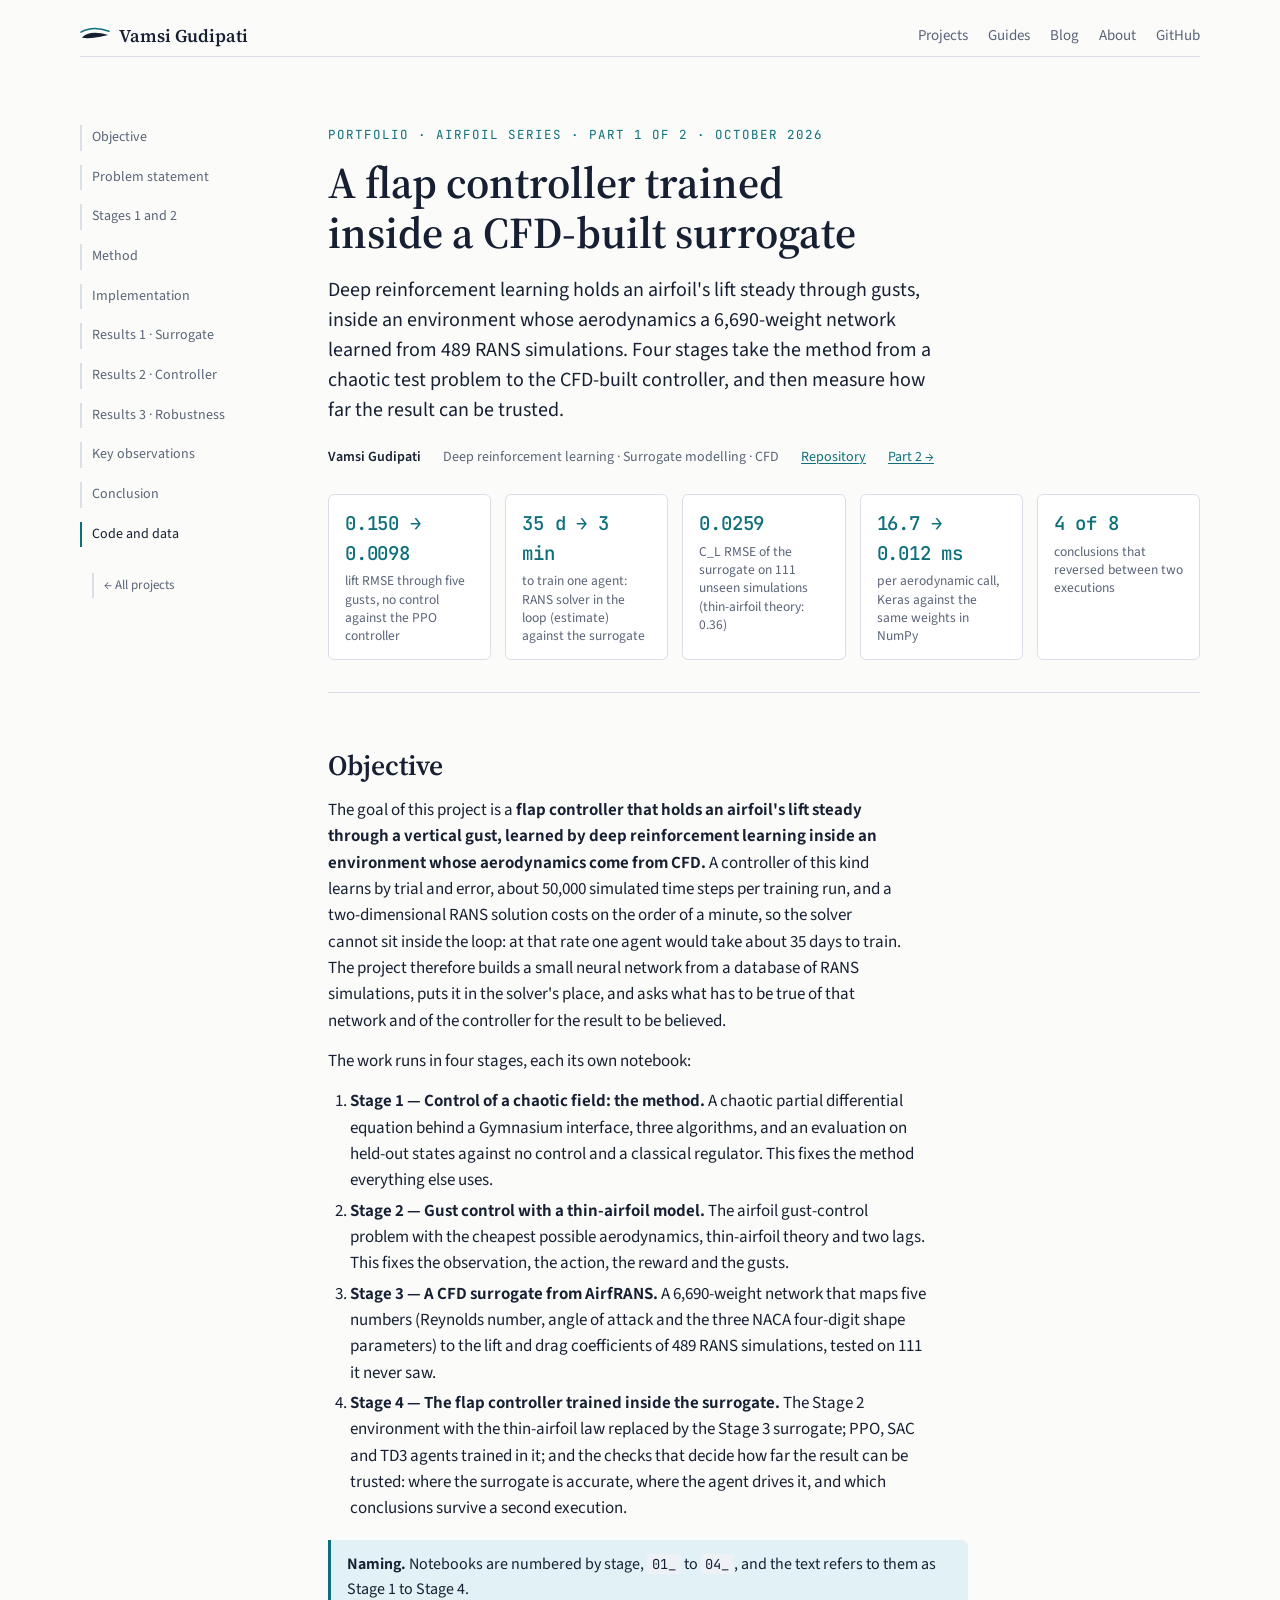
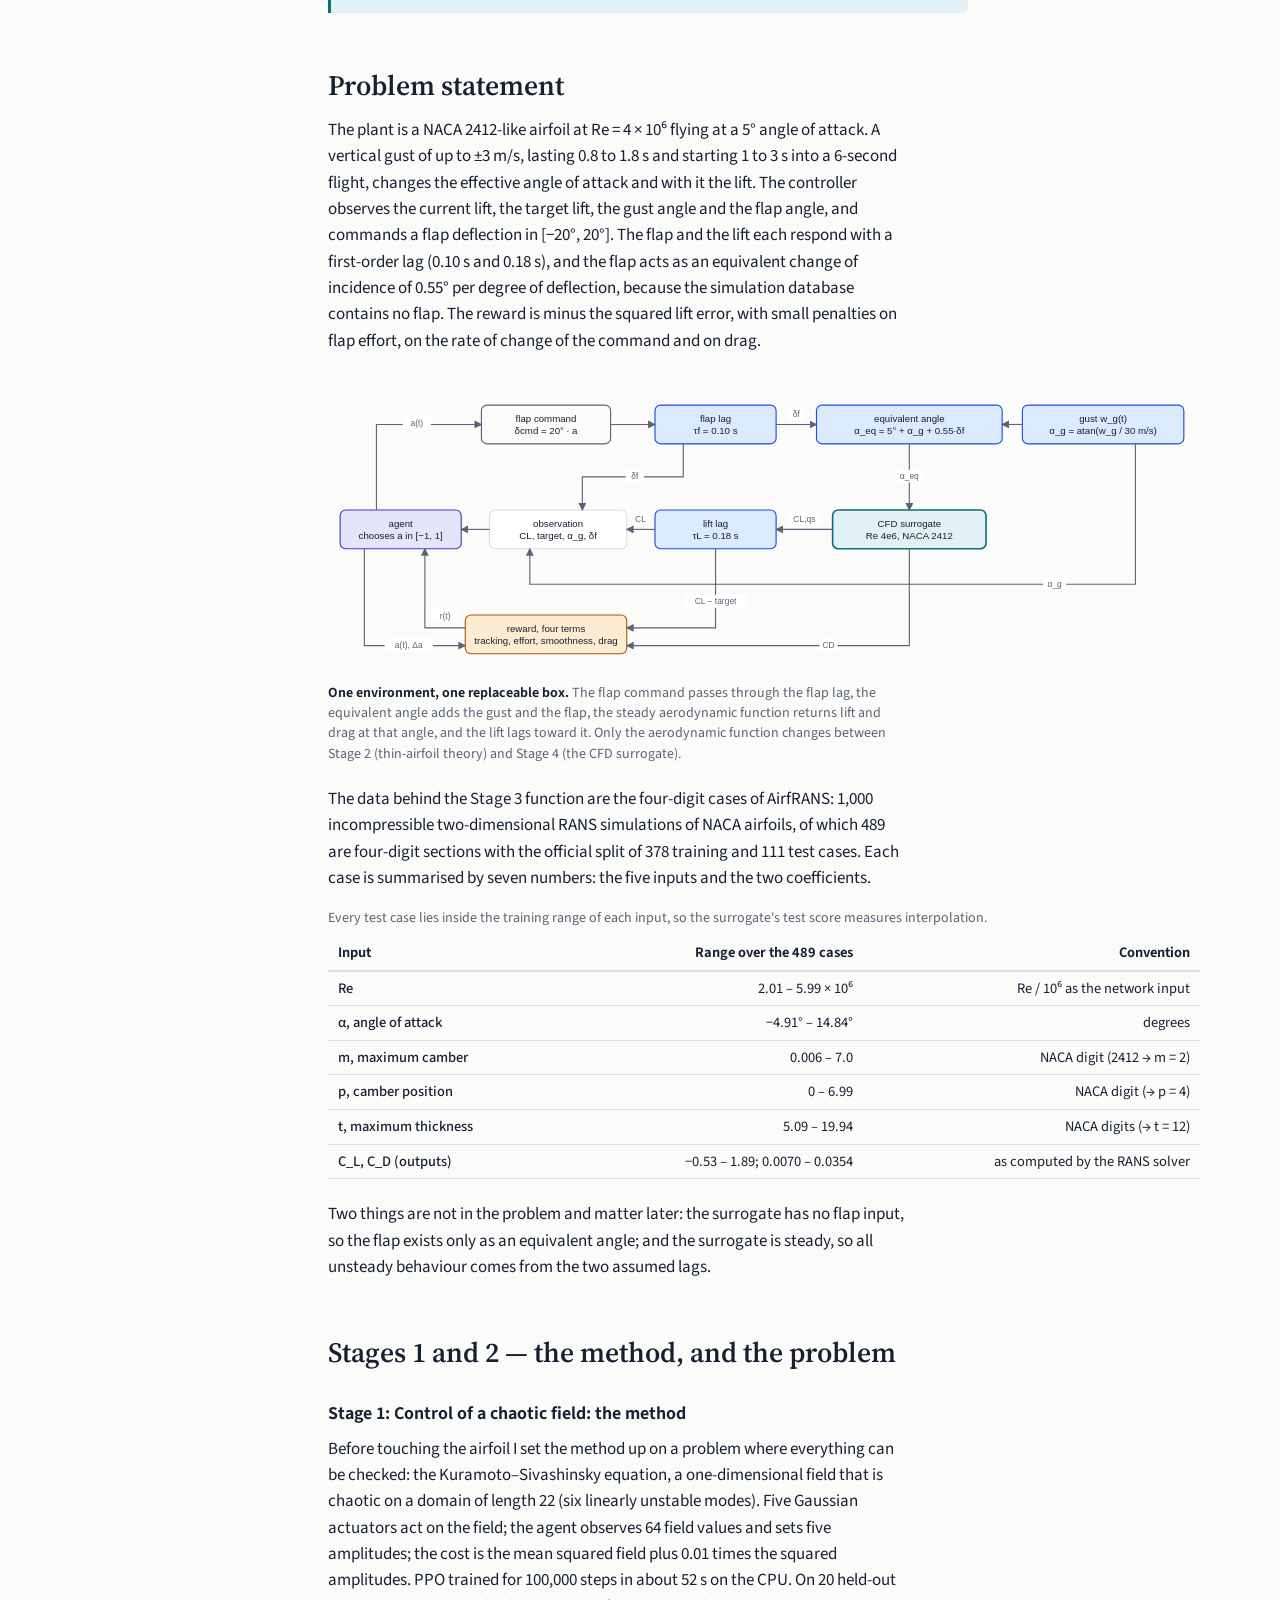
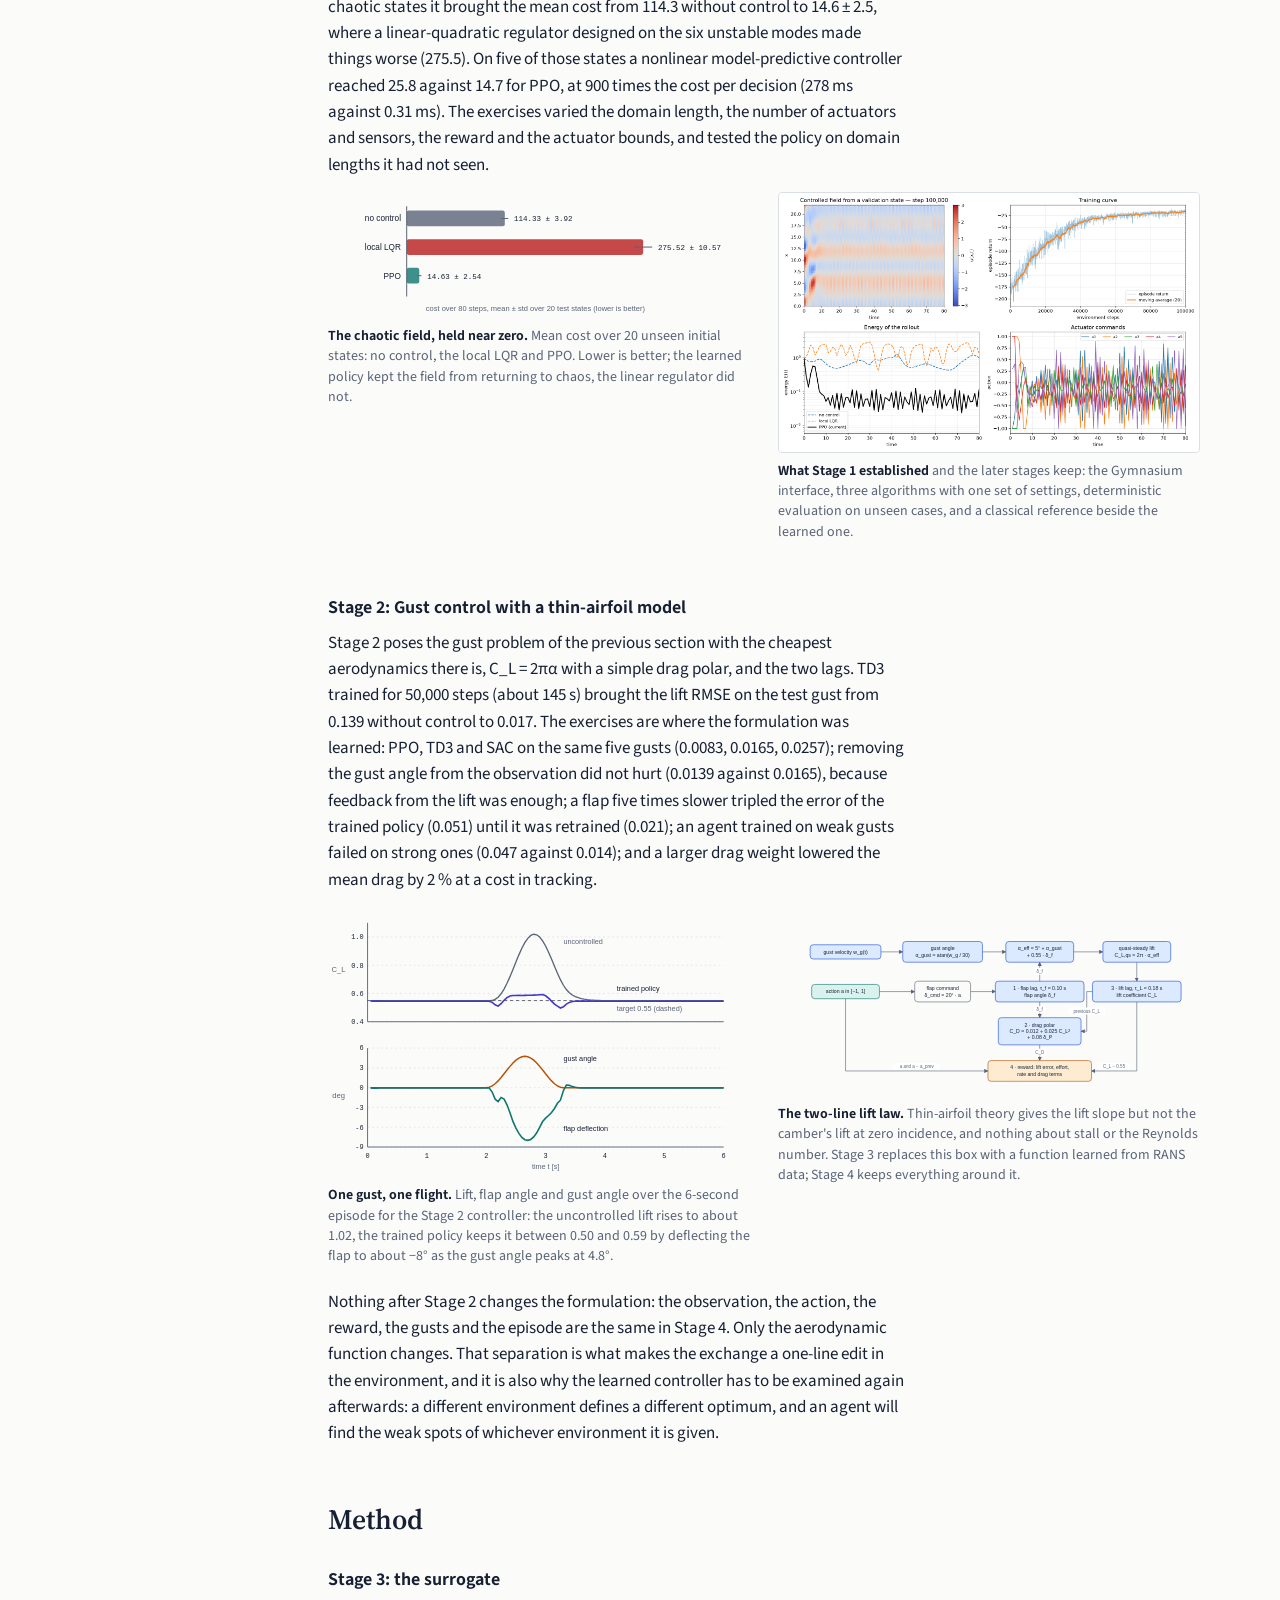
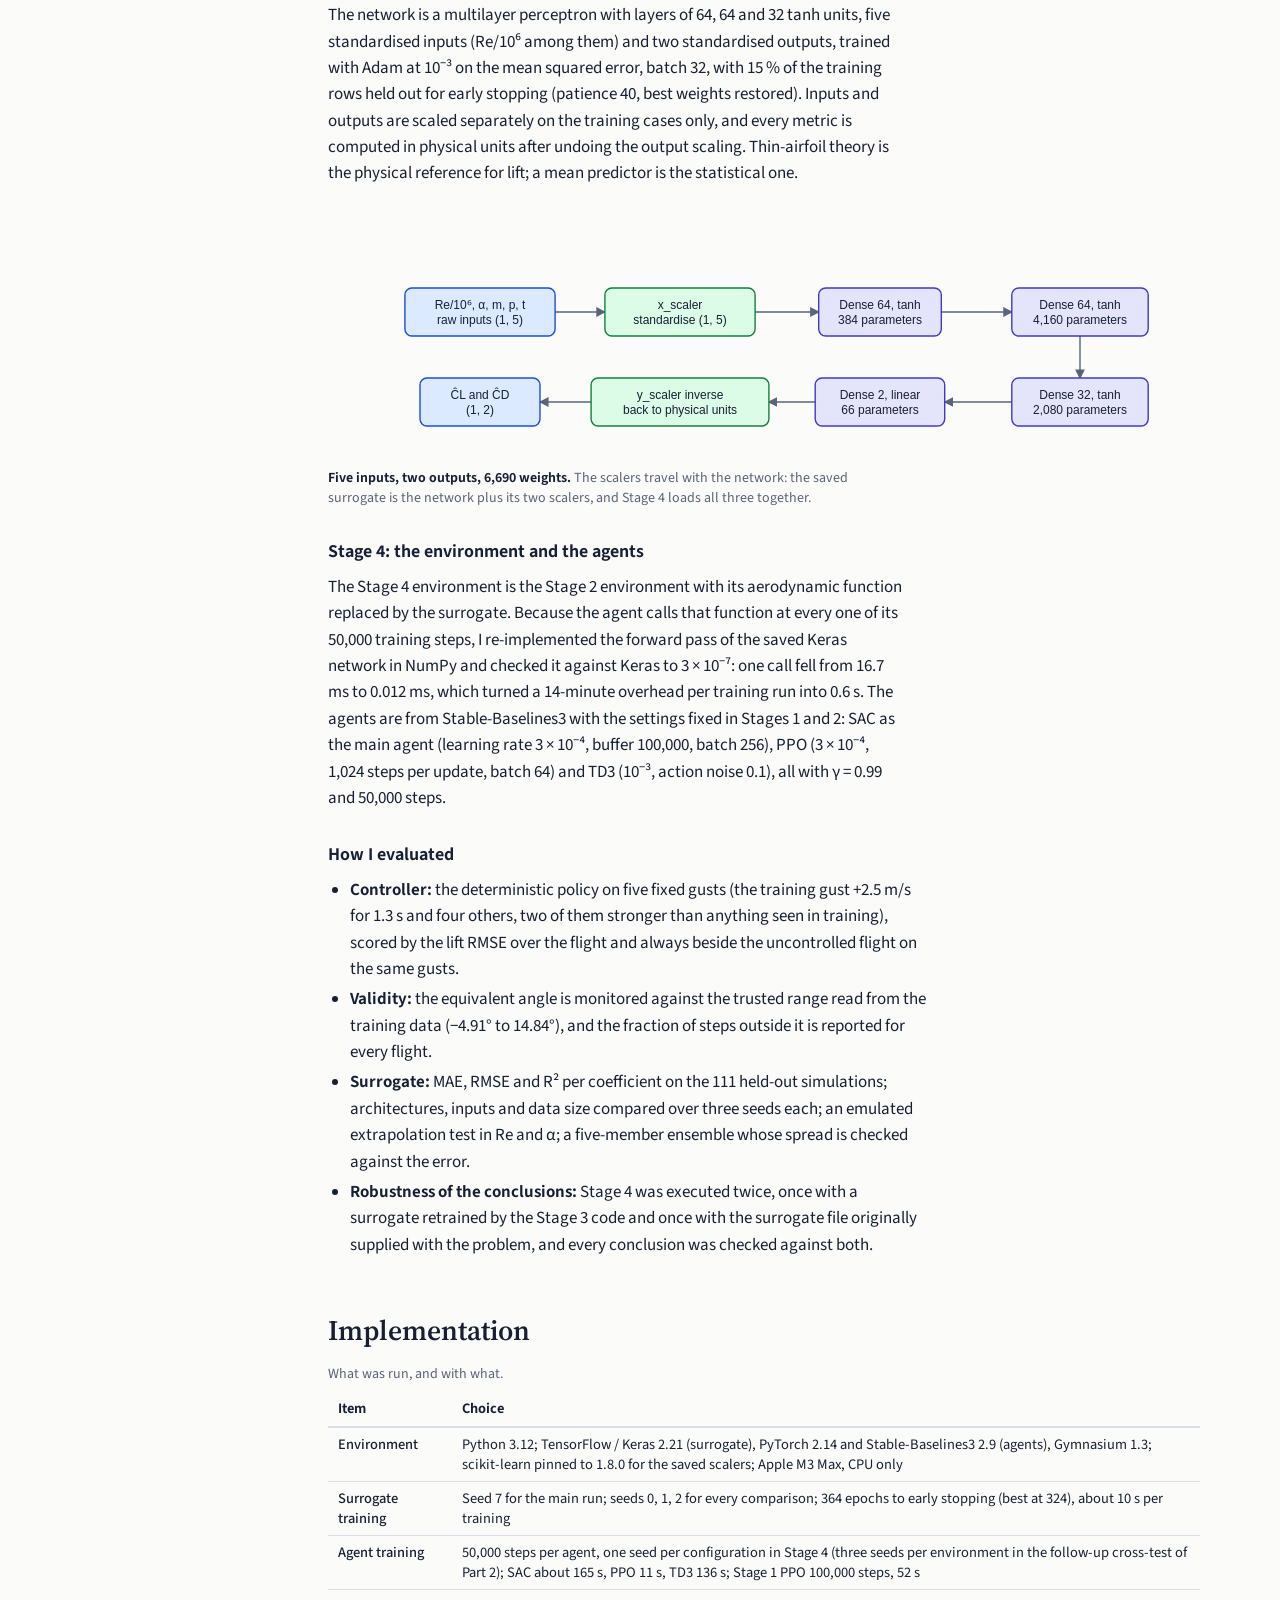
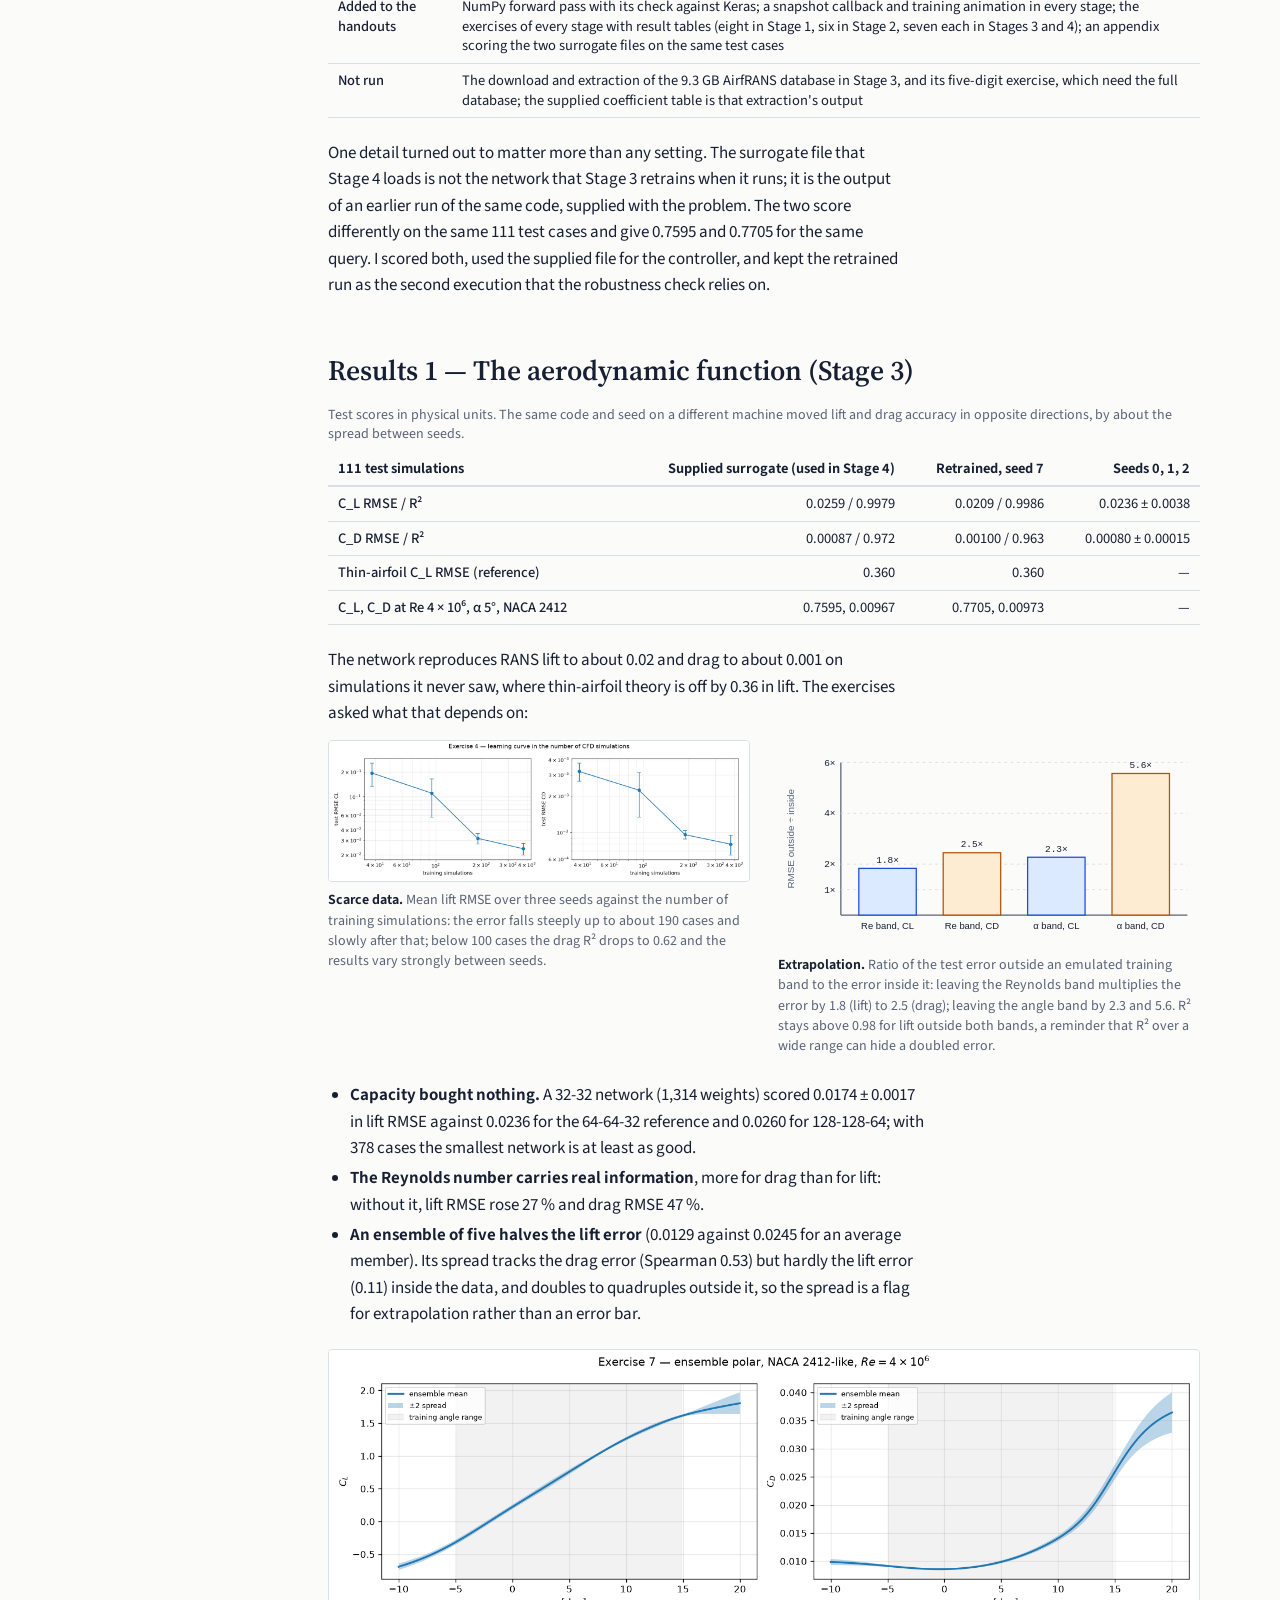
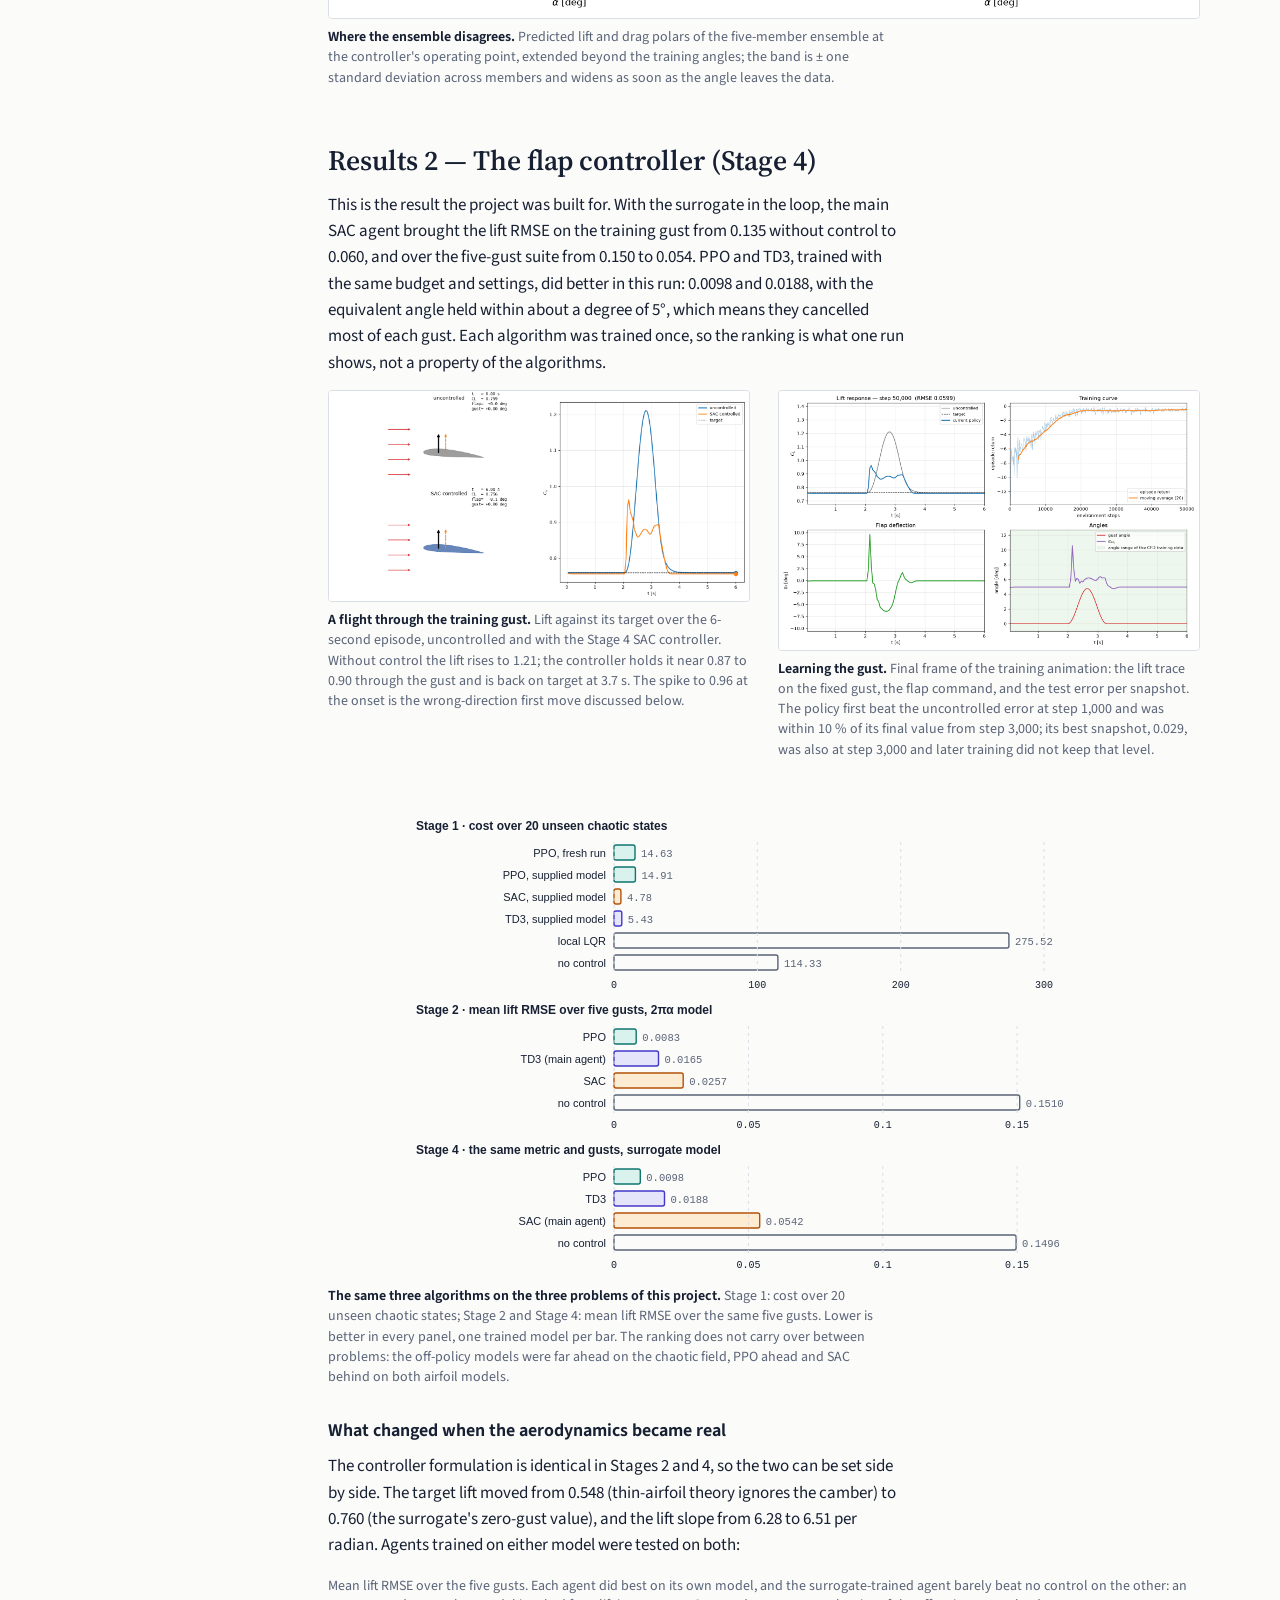
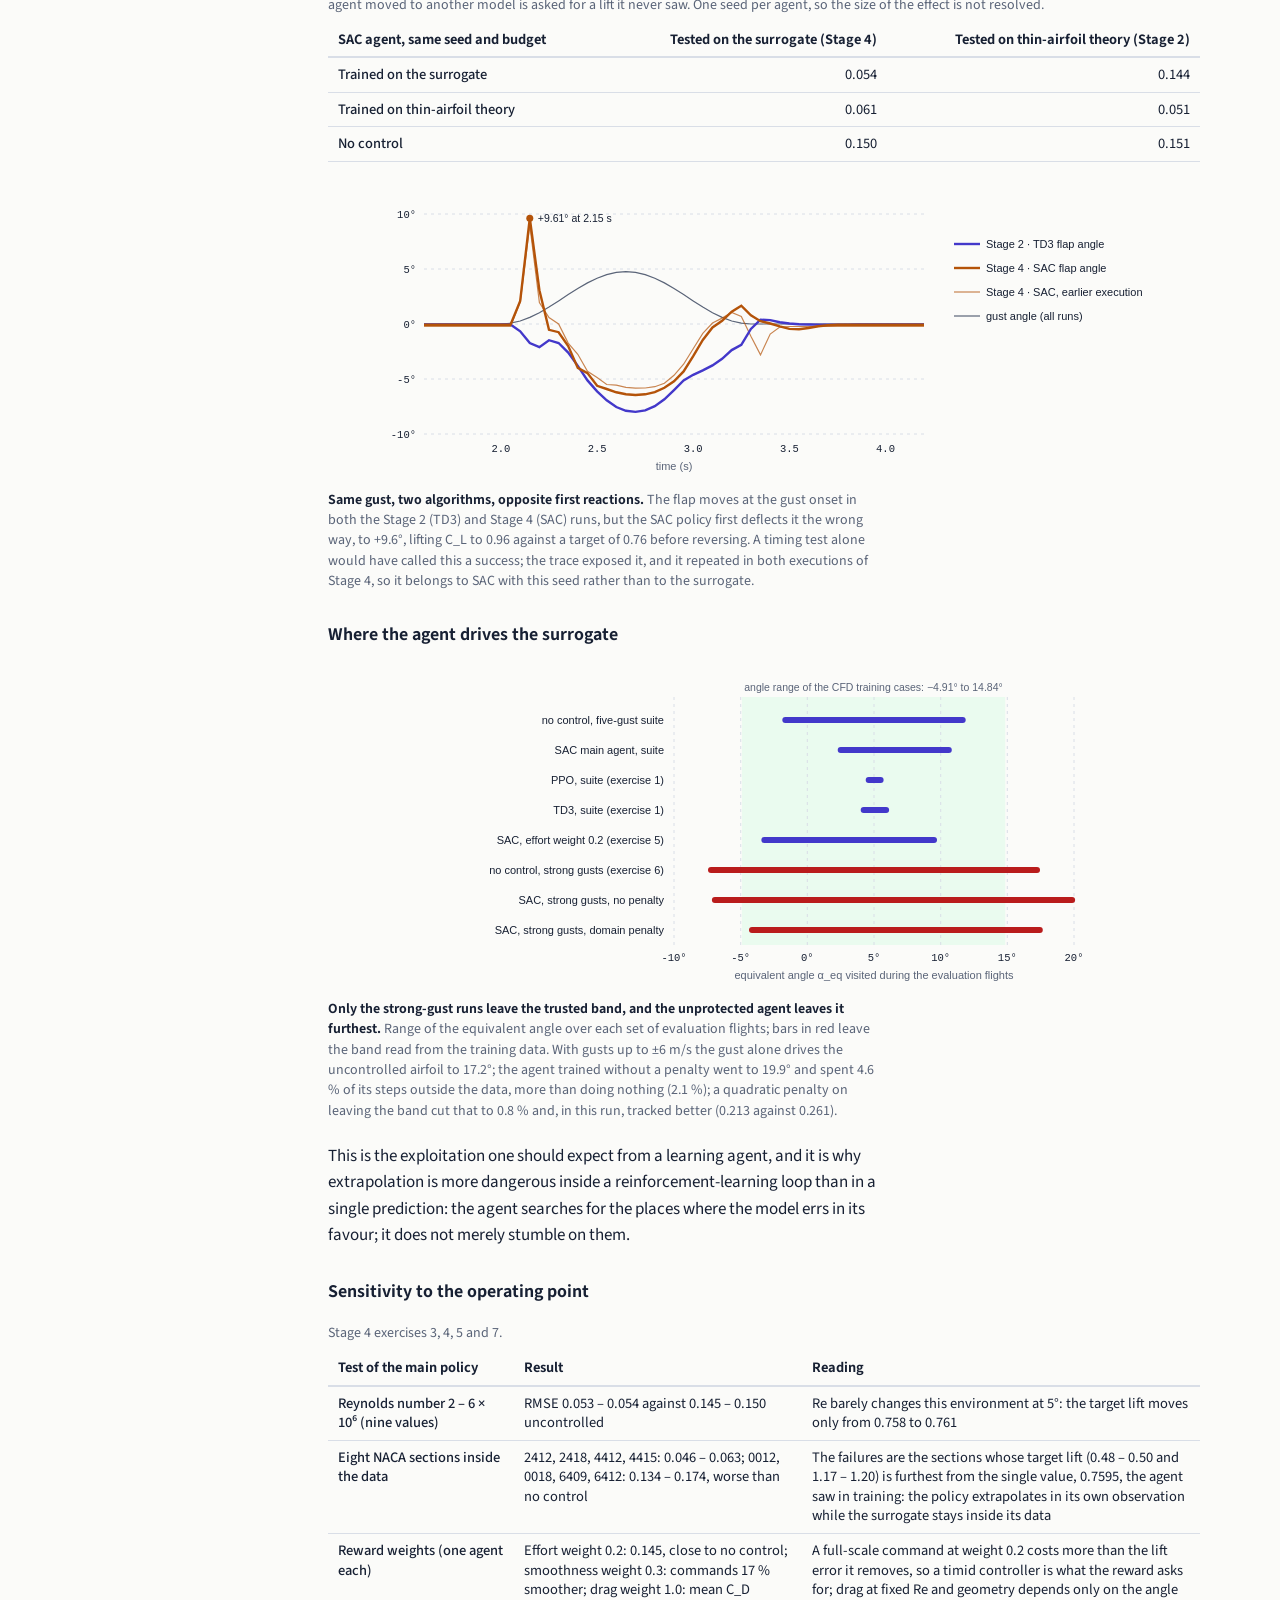
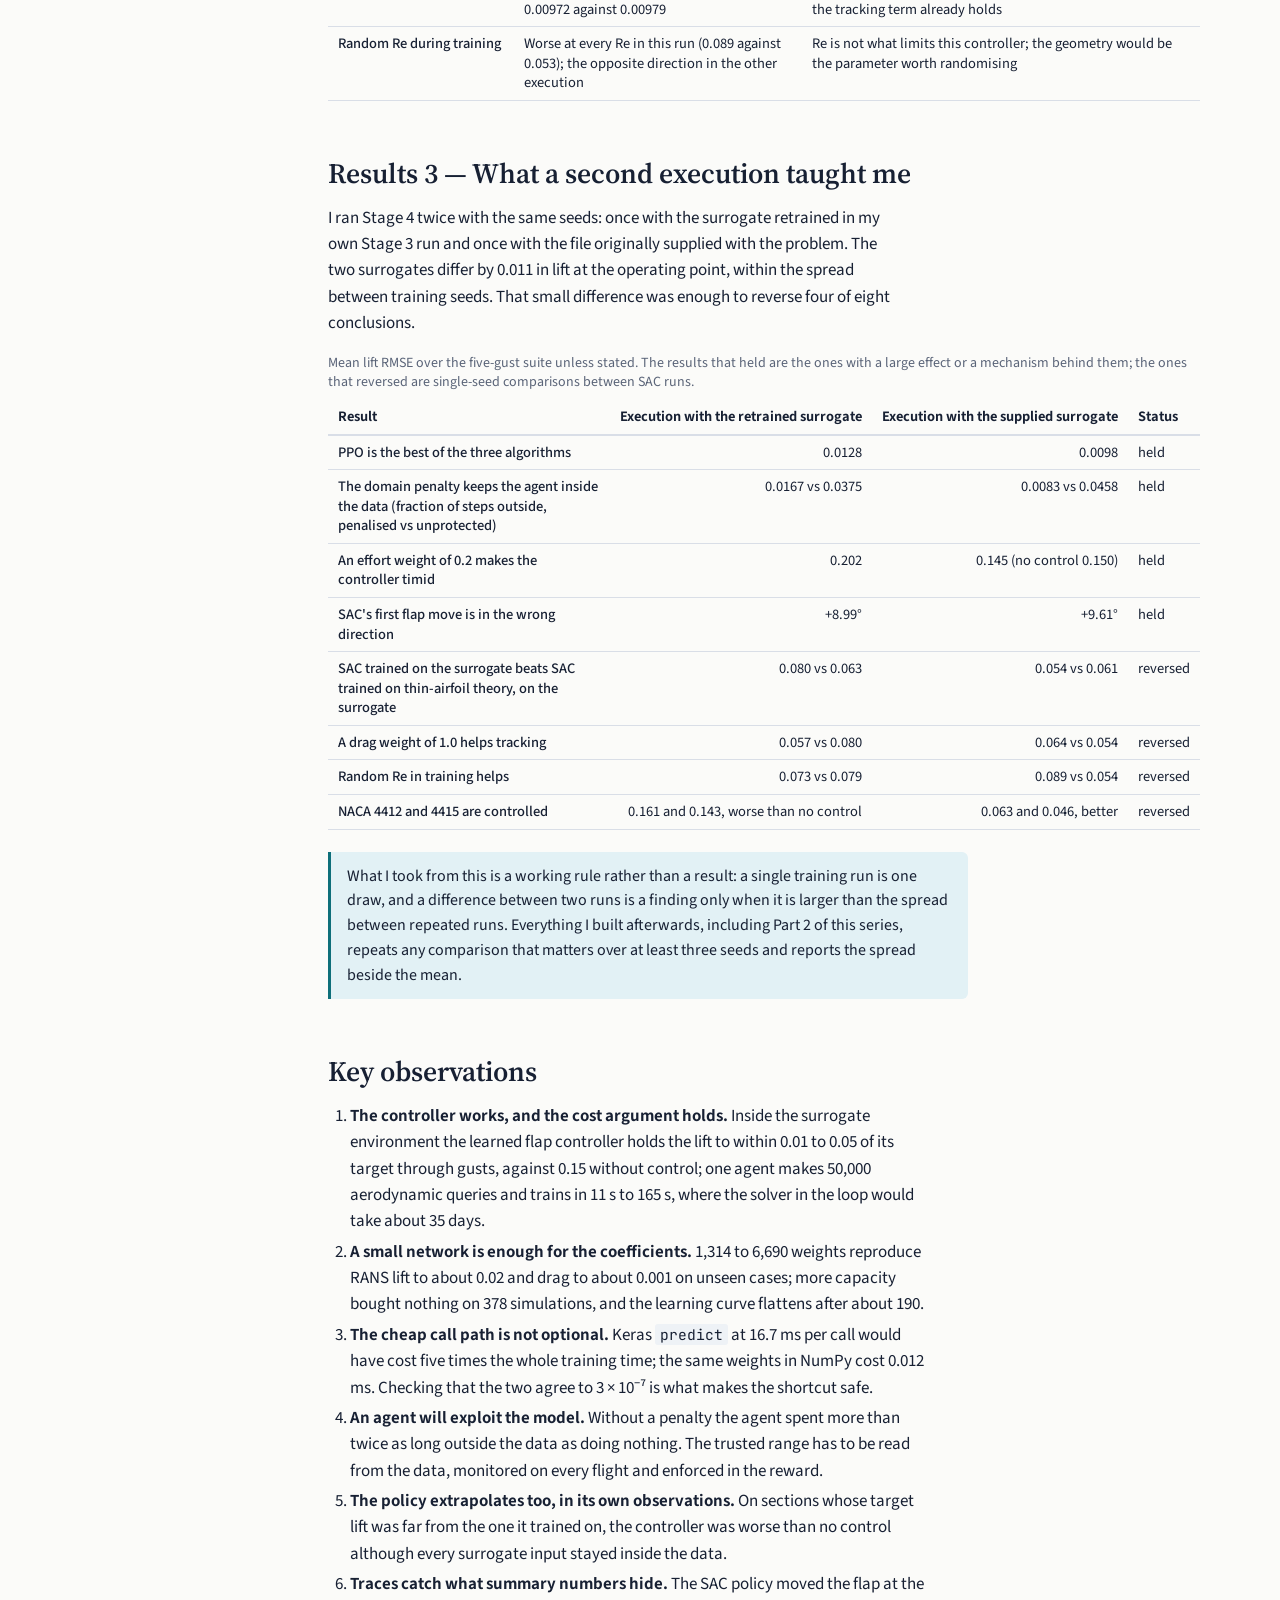
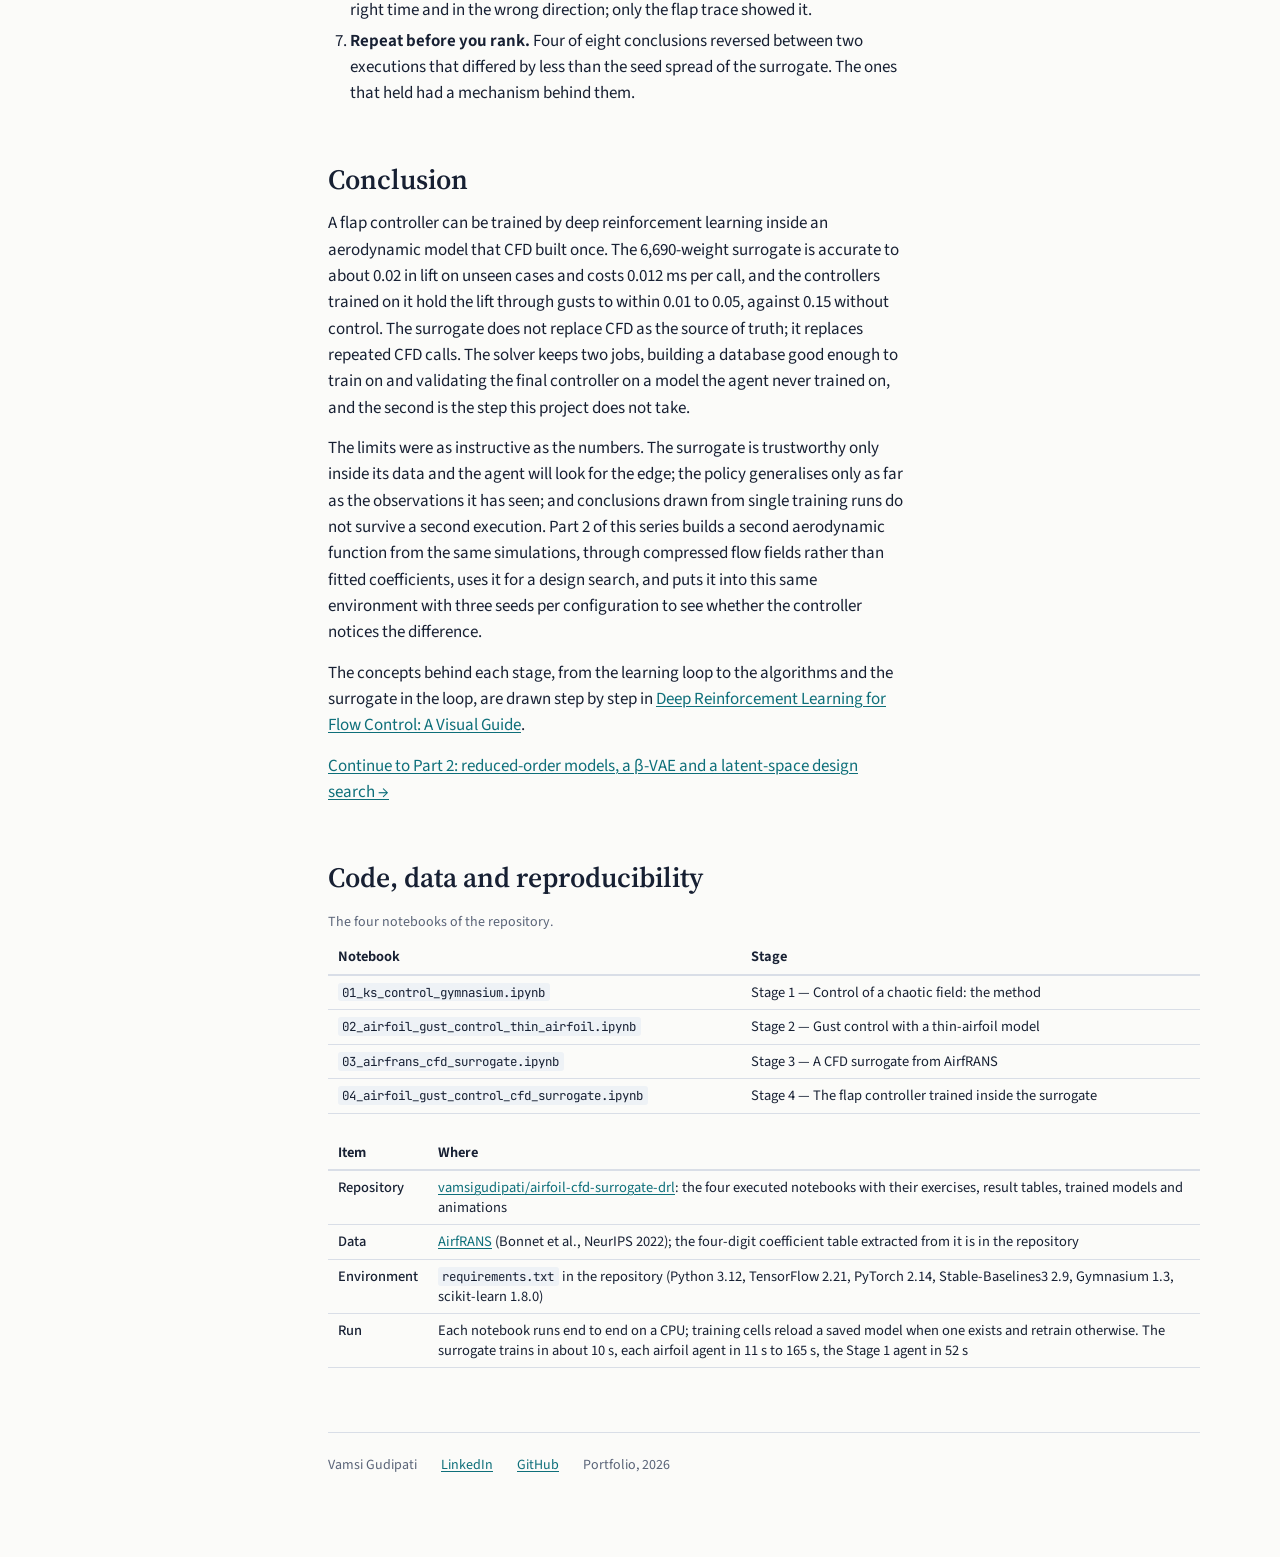
==== commit 8cac2117: "Project pages: drop the marked-cells sentence" ====
--- a/airfoil-cfd-surrogate-drl.html
+++ b/airfoil-cfd-surrogate-drl.html
@@ -120,7 +120,7 @@
 <div class="meta"><span><b>Vamsi Gudipati</b></span> <span>Deep reinforcement learning · Surrogate modelling · CFD</span> <span><a href="https://github.com/vamsigudipati/airfoil-cfd-surrogate-drl">Repository</a></span> <span><a href="airfoil-rom-betavae-design.html">Part 2 →</a></span></div>
 <div class="stats"><div class="stat"><div class="big">0.150 → 0.0098</div><div class="small">lift RMSE through five gusts, no control against the PPO controller</div></div><div class="stat"><div class="big">35 d → 3 min</div><div class="small">to train one agent: RANS solver in the loop (estimate) against the surrogate</div></div><div class="stat"><div class="big">0.0259</div><div class="small">C_L RMSE of the surrogate on 111 unseen simulations (thin-airfoil theory: 0.36)</div></div><div class="stat"><div class="big">16.7 → 0.012 ms</div><div class="small">per aerodynamic call, Keras against the same weights in NumPy</div></div><div class="stat"><div class="big">4 of 8</div><div class="small">conclusions that reversed between two executions</div></div></div>
 </header>
-<section id="objective"><h2>Objective</h2><p>The goal of this project is a <strong>flap controller that holds an airfoil's lift steady through a vertical gust, learned by deep reinforcement learning inside an environment whose aerodynamics come from CFD.</strong> A controller of this kind learns by trial and error, about 50,000 simulated time steps per training run, and a two-dimensional RANS solution costs on the order of a minute, so the solver cannot sit inside the loop: at that rate one agent would take about 35 days to train. The project therefore builds a small neural network from a database of RANS simulations, puts it in the solver's place, and asks what has to be true of that network and of the controller for the result to be believed.</p><p>The work runs in four stages, each its own notebook:</p><ol><li><strong>Stage 1 — Control of a chaotic field: the method.</strong> A chaotic partial differential equation behind a Gymnasium interface, three algorithms, and an evaluation on held-out states against no control and a classical regulator. This fixes the method everything else uses.</li><li><strong>Stage 2 — Gust control with a thin-airfoil model.</strong> The airfoil gust-control problem with the cheapest possible aerodynamics, thin-airfoil theory and two lags. This fixes the observation, the action, the reward and the gusts.</li><li><strong>Stage 3 — A CFD surrogate from AirfRANS.</strong> A 6,690-weight network that maps five numbers (Reynolds number, angle of attack and the three NACA four-digit shape parameters) to the lift and drag coefficients of 489 RANS simulations, tested on 111 it never saw.</li><li><strong>Stage 4 — The flap controller trained inside the surrogate.</strong> The Stage 2 environment with the thin-airfoil law replaced by the Stage 3 surrogate; PPO, SAC and TD3 agents trained in it; and the checks that decide how far the result can be trusted: where the surrogate is accurate, where the agent drives it, and which conclusions survive a second execution.</li></ol><aside class="callout note"><strong>Naming.</strong> Notebooks are numbered by stage, <code>01_</code> to <code>04_</code>, and the text refers to them as Stage 1 to Stage 4.</aside></section><section id="problem"><h2>Problem statement</h2><p>The plant is a NACA 2412-like airfoil at Re = 4 × 10⁶ flying at a 5° angle of attack. A vertical gust of up to ±3 m/s, lasting 0.8 to 1.8 s and starting 1 to 3 s into a 6-second flight, changes the effective angle of attack and with it the lift. The controller observes the current lift, the target lift, the gust angle and the flap angle, and commands a flap deflection in [−20°, 20°]. The flap and the lift each respond with a first-order lag (0.10 s and 0.18 s), and the flap acts as an equivalent change of incidence of 0.55° per degree of deflection, because the simulation database contains no flap. The reward is minus the squared lift error, with small penalties on flap effort, on the rate of change of the command and on drag.</p><figure class="svgfig"><svg xmlns="http://www.w3.org/2000/svg" class="diagram" viewBox="0 0 1080 370" role="img" aria-label="One step of the hybrid environment: the action sets the flap command, the flap lags, the equivalent angle combines flap and gust, the CFD surrogate gives steady lift and drag, the lift lags; the observation takes lift, target, gust angle and flap angle; the reward takes the lift error, the drag and the action and its change." style="max-width:1080px"><defs><marker id="arrowhead" viewBox="0 0 8 8" refX="7" refY="4" markerWidth="7" markerHeight="7" orient="auto"><path d="M0,0 L8,4 L0,8 z" class="e-head"/></marker></defs><rect x="190.0" y="36.0" width="160.0" height="48.0" rx="7" class="n-config"/><text x="270.0" y="56.5" text-anchor="middle" font-family="IBM Plex Sans, Helvetica Neue, Arial, sans-serif" font-size="12" class="t-ink">flap command</text><text x="270.0" y="71.5" text-anchor="middle" font-family="IBM Plex Sans, Helvetica Neue, Arial, sans-serif" font-size="12" class="t-ink">δcmd = 20° · a</text><rect x="405.0" y="36.0" width="150.0" height="48.0" rx="7" class="n-phys"/><text x="480.0" y="56.5" text-anchor="middle" font-family="IBM Plex Sans, Helvetica Neue, Arial, sans-serif" font-size="12" class="t-ink">flap lag</text><text x="480.0" y="71.5" text-anchor="middle" font-family="IBM Plex Sans, Helvetica Neue, Arial, sans-serif" font-size="12" class="t-ink">τf = 0.10 s</text><rect x="605.0" y="36.0" width="230.0" height="48.0" rx="7" class="n-phys"/><text x="720.0" y="56.5" text-anchor="middle" font-family="IBM Plex Sans, Helvetica Neue, Arial, sans-serif" font-size="12" class="t-ink">equivalent angle</text><text x="720.0" y="71.5" text-anchor="middle" font-family="IBM Plex Sans, Helvetica Neue, Arial, sans-serif" font-size="12" class="t-ink">α_eq = 5° + α_g + 0.55·δf</text><rect x="860.0" y="36.0" width="200.0" height="48.0" rx="7" class="n-phys"/><text x="960.0" y="56.5" text-anchor="middle" font-family="IBM Plex Sans, Helvetica Neue, Arial, sans-serif" font-size="12" class="t-ink">gust w_g(t)</text><text x="960.0" y="71.5" text-anchor="middle" font-family="IBM Plex Sans, Helvetica Neue, Arial, sans-serif" font-size="12" class="t-ink">α_g = atan(w_g / 30 m/s)</text><rect x="15.0" y="166.0" width="150.0" height="48.0" rx="7" class="n-model"/><text x="90.0" y="186.5" text-anchor="middle" font-family="IBM Plex Sans, Helvetica Neue, Arial, sans-serif" font-size="12" class="t-ink">agent</text><text x="90.0" y="201.5" text-anchor="middle" font-family="IBM Plex Sans, Helvetica Neue, Arial, sans-serif" font-size="12" class="t-ink">chooses a in [−1, 1]</text><rect x="200.0" y="166.0" width="170.0" height="48.0" rx="7" class="n-plain"/><text x="285.0" y="186.5" text-anchor="middle" font-family="IBM Plex Sans, Helvetica Neue, Arial, sans-serif" font-size="12" class="t-ink">observation</text><text x="285.0" y="201.5" text-anchor="middle" font-family="IBM Plex Sans, Helvetica Neue, Arial, sans-serif" font-size="12" class="t-ink">CL, target, α_g, δf</text><rect x="405.0" y="166.0" width="150.0" height="48.0" rx="7" class="n-phys"/><text x="480.0" y="186.5" text-anchor="middle" font-family="IBM Plex Sans, Helvetica Neue, Arial, sans-serif" font-size="12" class="t-ink">lift lag</text><text x="480.0" y="201.5" text-anchor="middle" font-family="IBM Plex Sans, Helvetica Neue, Arial, sans-serif" font-size="12" class="t-ink">τL = 0.18 s</text><rect x="625.0" y="166.0" width="190.0" height="48.0" rx="7" class="n-latent"/><text x="720.0" y="186.5" text-anchor="middle" font-family="IBM Plex Sans, Helvetica Neue, Arial, sans-serif" font-size="12" class="t-ink">CFD surrogate</text><text x="720.0" y="201.5" text-anchor="middle" font-family="IBM Plex Sans, Helvetica Neue, Arial, sans-serif" font-size="12" class="t-ink">Re 4e6, NACA 2412</text><rect x="170.0" y="296.0" width="200.0" height="48.0" rx="7" class="n-loss"/><text x="270.0" y="316.5" text-anchor="middle" font-family="IBM Plex Sans, Helvetica Neue, Arial, sans-serif" font-size="12" class="t-ink">reward, four terms</text><text x="270.0" y="331.5" text-anchor="middle" font-family="IBM Plex Sans, Helvetica Neue, Arial, sans-serif" font-size="12" class="t-ink">tracking, effort, smoothness, drag</text><polyline points="60.0,166.0 60.0,60.0 190.0,60.0" class="e-line" marker-end="url(#arrowhead)"/><rect x="92.6" y="50.0" width="34.8" height="16" rx="3" class="e-label-bg"/><text x="110.0" y="62.0" text-anchor="middle" font-family="IBM Plex Sans, Helvetica Neue, Arial, sans-serif" font-size="10.5" class="t-muted">a(t)</text><polyline points="350.0,60.0 405.0,60.0" class="e-line" marker-end="url(#arrowhead)"/><polyline points="555.0,60.0 605.0,60.0" class="e-line" marker-end="url(#arrowhead)"/><rect x="568.8" y="39.0" width="22.4" height="16" rx="3" class="e-label-bg"/><text x="580.0" y="51.0" text-anchor="middle" font-family="IBM Plex Sans, Helvetica Neue, Arial, sans-serif" font-size="10.5" class="t-muted">δf</text><polyline points="860.0,60.0 835.0,60.0" class="e-line" marker-end="url(#arrowhead)"/><polyline points="720.0,84.0 720.0,166.0" class="e-line" marker-end="url(#arrowhead)"/><rect x="702.6" y="116.0" width="34.8" height="16" rx="3" class="e-label-bg"/><text x="720.0" y="128.0" text-anchor="middle" font-family="IBM Plex Sans, Helvetica Neue, Arial, sans-serif" font-size="10.5" class="t-muted">α_eq</text><polyline points="625.0,190.0 555.0,190.0" class="e-line" marker-end="url(#arrowhead)"/><rect x="569.5" y="169.0" width="41.0" height="16" rx="3" class="e-label-bg"/><text x="590.0" y="181.0" text-anchor="middle" font-family="IBM Plex Sans, Helvetica Neue, Arial, sans-serif" font-size="10.5" class="t-muted">CL,qs</text><polyline points="405.0,190.0 370.0,190.0" class="e-line" marker-end="url(#arrowhead)"/><rect x="375.8" y="169.0" width="22.4" height="16" rx="3" class="e-label-bg"/><text x="387.0" y="181.0" text-anchor="middle" font-family="IBM Plex Sans, Helvetica Neue, Arial, sans-serif" font-size="10.5" class="t-muted">CL</text><polyline points="200.0,190.0 165.0,190.0" class="e-line" marker-end="url(#arrowhead)"/><polyline points="440.0,84.0 440.0,125.0 315.0,125.0 315.0,166.0" class="e-line" marker-end="url(#arrowhead)"/><rect x="368.8" y="116.0" width="22.4" height="16" rx="3" class="e-label-bg"/><text x="380.0" y="128.0" text-anchor="middle" font-family="IBM Plex Sans, Helvetica Neue, Arial, sans-serif" font-size="10.5" class="t-muted">δf</text><polyline points="1000.0,84.0 1000.0,258.0 250.0,258.0 250.0,214.0" class="e-line" marker-end="url(#arrowhead)"/><rect x="885.7" y="249.0" width="28.6" height="16" rx="3" class="e-label-bg"/><text x="900.0" y="261.0" text-anchor="middle" font-family="IBM Plex Sans, Helvetica Neue, Arial, sans-serif" font-size="10.5" class="t-muted">α_g</text><polyline points="480.0,214.0 480.0,312.0 370.0,312.0" class="e-line" marker-end="url(#arrowhead)"/><rect x="440.9" y="271.0" width="78.2" height="16" rx="3" class="e-label-bg"/><text x="480.0" y="283.0" text-anchor="middle" font-family="IBM Plex Sans, Helvetica Neue, Arial, sans-serif" font-size="10.5" class="t-muted">CL − target</text><polyline points="720.0,214.0 720.0,334.0 370.0,334.0" class="e-line" marker-end="url(#arrowhead)"/><rect x="608.8" y="325.0" width="22.4" height="16" rx="3" class="e-label-bg"/><text x="620.0" y="337.0" text-anchor="middle" font-family="IBM Plex Sans, Helvetica Neue, Arial, sans-serif" font-size="10.5" class="t-muted">CD</text><polyline points="45.0,214.0 45.0,334.0 170.0,334.0" class="e-line" marker-end="url(#arrowhead)"/><rect x="70.2" y="325.0" width="59.6" height="16" rx="3" class="e-label-bg"/><text x="100.0" y="337.0" text-anchor="middle" font-family="IBM Plex Sans, Helvetica Neue, Arial, sans-serif" font-size="10.5" class="t-muted">a(t), Δa</text><polyline points="170.0,312.0 120.0,312.0 120.0,214.0" class="e-line" marker-end="url(#arrowhead)"/><rect x="127.6" y="289.0" width="34.8" height="16" rx="3" class="e-label-bg"/><text x="145.0" y="301.0" text-anchor="middle" font-family="IBM Plex Sans, Helvetica Neue, Arial, sans-serif" font-size="10.5" class="t-muted">r(t)</text></svg><figcaption><strong>One environment, one replaceable box.</strong> The flap command passes through the flap lag, the equivalent angle adds the gust and the flap, the steady aerodynamic function returns lift and drag at that angle, and the lift lags toward it. Only the aerodynamic function changes between Stage 2 (thin-airfoil theory) and Stage 4 (the CFD surrogate).</figcaption></figure><p>The data behind the Stage 3 function are the four-digit cases of AirfRANS: 1,000 incompressible two-dimensional RANS simulations of NACA airfoils, of which 489 are four-digit sections with the official split of 378 training and 111 test cases. Each case is summarised by seven numbers: the five inputs and the two coefficients.</p><div class="tablewrap"><table class=""><caption>Every test case lies inside the training range of each input, so the surrogate's test score measures interpolation.</caption><thead><tr><th>Input</th><th class=num>Range over the 489 cases</th><th class=num>Convention</th></tr></thead><tbody><tr><th>Re</th><td class=num>2.01 – 5.99 × 10⁶</td><td class=num>Re / 10⁶ as the network input</td></tr><tr><th>α, angle of attack</th><td class=num>−4.91° – 14.84°</td><td class=num>degrees</td></tr><tr><th>m, maximum camber</th><td class=num>0.006 – 7.0</td><td class=num>NACA digit (2412 → m = 2)</td></tr><tr><th>p, camber position</th><td class=num>0 – 6.99</td><td class=num>NACA digit (→ p = 4)</td></tr><tr><th>t, maximum thickness</th><td class=num>5.09 – 19.94</td><td class=num>NACA digits (→ t = 12)</td></tr><tr><th>C_L, C_D (outputs)</th><td class=num>−0.53 – 1.89; 0.0070 – 0.0354</td><td class=num>as computed by the RANS solver</td></tr></tbody></table></div><p>Two things are not in the problem and matter later: the surrogate has no flap input, so the flap exists only as an equivalent angle; and the surrogate is steady, so all unsteady behaviour comes from the two assumed lags.</p></section><section id="stages12"><h2>Stages 1 and 2 — the method, and the problem</h2><h3>Stage 1: Control of a chaotic field: the method</h3><p>Before touching the airfoil I set the method up on a problem where everything can be checked: the Kuramoto–Sivashinsky equation, a one-dimensional field that is chaotic on a domain of length 22 (six linearly unstable modes). Five Gaussian actuators act on the field; the agent observes 64 field values and sets five amplitudes; the cost is the mean squared field plus 0.01 times the squared amplitudes. PPO trained for 100,000 steps in about 52 s on the CPU. On 20 held-out chaotic states it brought the mean cost from 114.3 without control to 14.6 ± 2.5, where a linear-quadratic regulator designed on the six unstable modes made things worse (275.5). On five of those states a nonlinear model-predictive controller reached 25.8 against 14.7 for PPO, at 900 times the cost per decision (278 ms against 0.31 ms). The exercises varied the domain length, the number of actuators and sensors, the reward and the actuator bounds, and tested the policy on domain lengths it had not seen.</p><div class="cols"><div class="col"><figure class="svgfig"><svg xmlns="http://www.w3.org/2000/svg" class="diagram" viewBox="0 0 590 176" role="img" aria-label="Mean cost over 20 unseen chaotic states: no control 114.33, local LQR 275.52, PPO 14.63." style="max-width:590px"><defs><marker id="arrowhead" viewBox="0 0 8 8" refX="7" refY="4" markerWidth="7" markerHeight="7" orient="auto"><path d="M0,0 L8,4 L0,8 z" class="e-head"/></marker></defs><rect x="110" y="26" width="137.2" height="22" rx="3" style="fill: var(--muted); opacity: 0.8"/><line class="e-line" x1="242.5" y1="37" x2="251.9" y2="37"/><text x="102.0" y="41.0" text-anchor="end" font-family="IBM Plex Sans, Helvetica Neue, Arial, sans-serif" font-size="11.5" class="t-ink">no control</text><text x="259.9" y="41.0" text-anchor="start" font-family="IBM Plex Mono, Menlo, monospace" font-size="10.5" class="t-ink">114.33 ± 3.92</text><rect x="110" y="66" width="330.6" height="22" rx="3" style="fill: var(--bad); opacity: 0.8"/><line class="e-line" x1="427.9" y1="77" x2="453.3" y2="77"/><text x="102.0" y="81.0" text-anchor="end" font-family="IBM Plex Sans, Helvetica Neue, Arial, sans-serif" font-size="11.5" class="t-ink">local LQR</text><text x="461.3" y="81.0" text-anchor="start" font-family="IBM Plex Mono, Menlo, monospace" font-size="10.5" class="t-ink">275.52 ± 10.57</text><rect x="110" y="106" width="17.6" height="22" rx="3" style="fill: var(--data); opacity: 0.8"/><line class="e-line" x1="124.5" y1="117" x2="130.6" y2="117"/><text x="102.0" y="121.0" text-anchor="end" font-family="IBM Plex Sans, Helvetica Neue, Arial, sans-serif" font-size="11.5" class="t-ink">PPO</text><text x="138.6" y="121.0" text-anchor="start" font-family="IBM Plex Mono, Menlo, monospace" font-size="10.5" class="t-ink">14.63 ± 2.54</text><line class="e-line" x1="110" y1="20" x2="110" y2="146"/><text x="290.0" y="166.0" text-anchor="middle" font-family="IBM Plex Sans, Helvetica Neue, Arial, sans-serif" font-size="10.5" class="t-muted">cost over 80 steps, mean ± std over 20 test states (lower is better)</text></svg><figcaption><strong>The chaotic field, held near zero.</strong> Mean cost over 20 unseen initial states: no control, the local LQR and PPO. Lower is better; the learned policy kept the field from returning to chaos, the linear regulator did not.</figcaption></figure></div><div class="col"><figure><img src="[data-uri]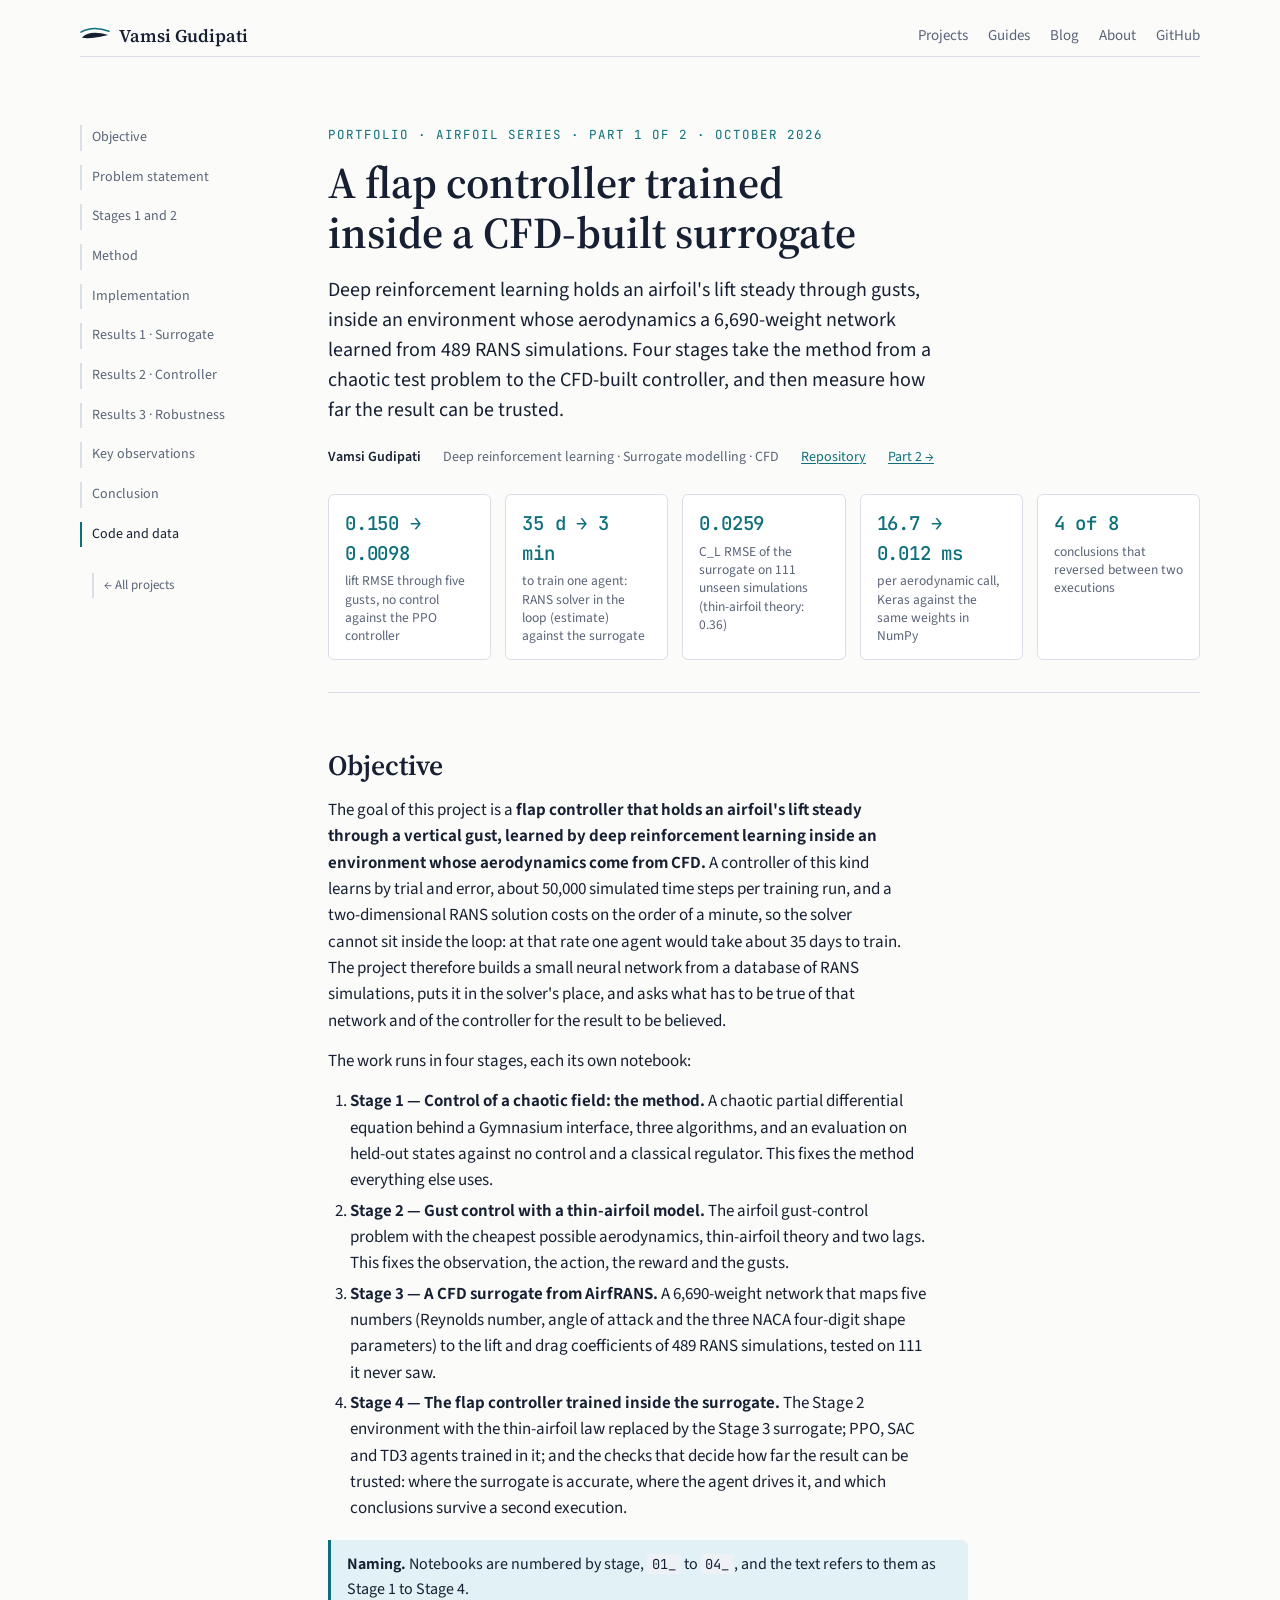
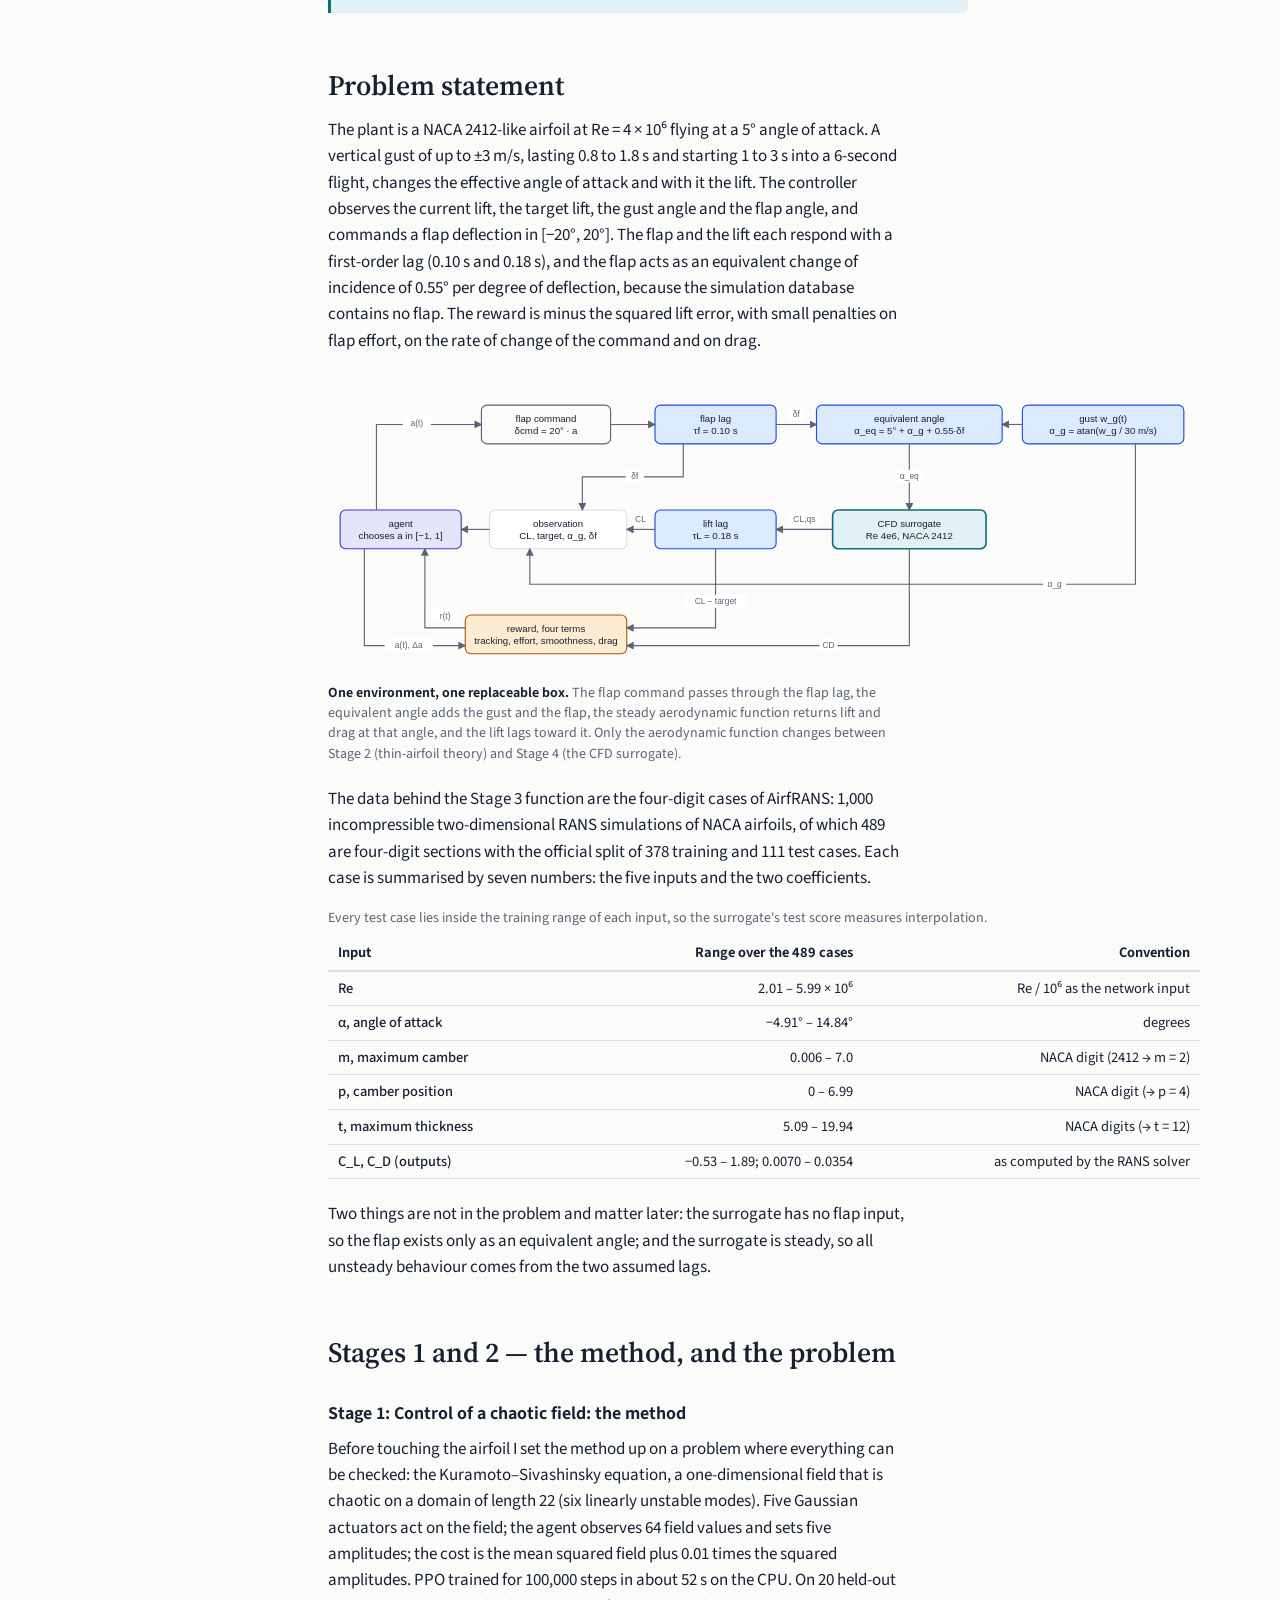
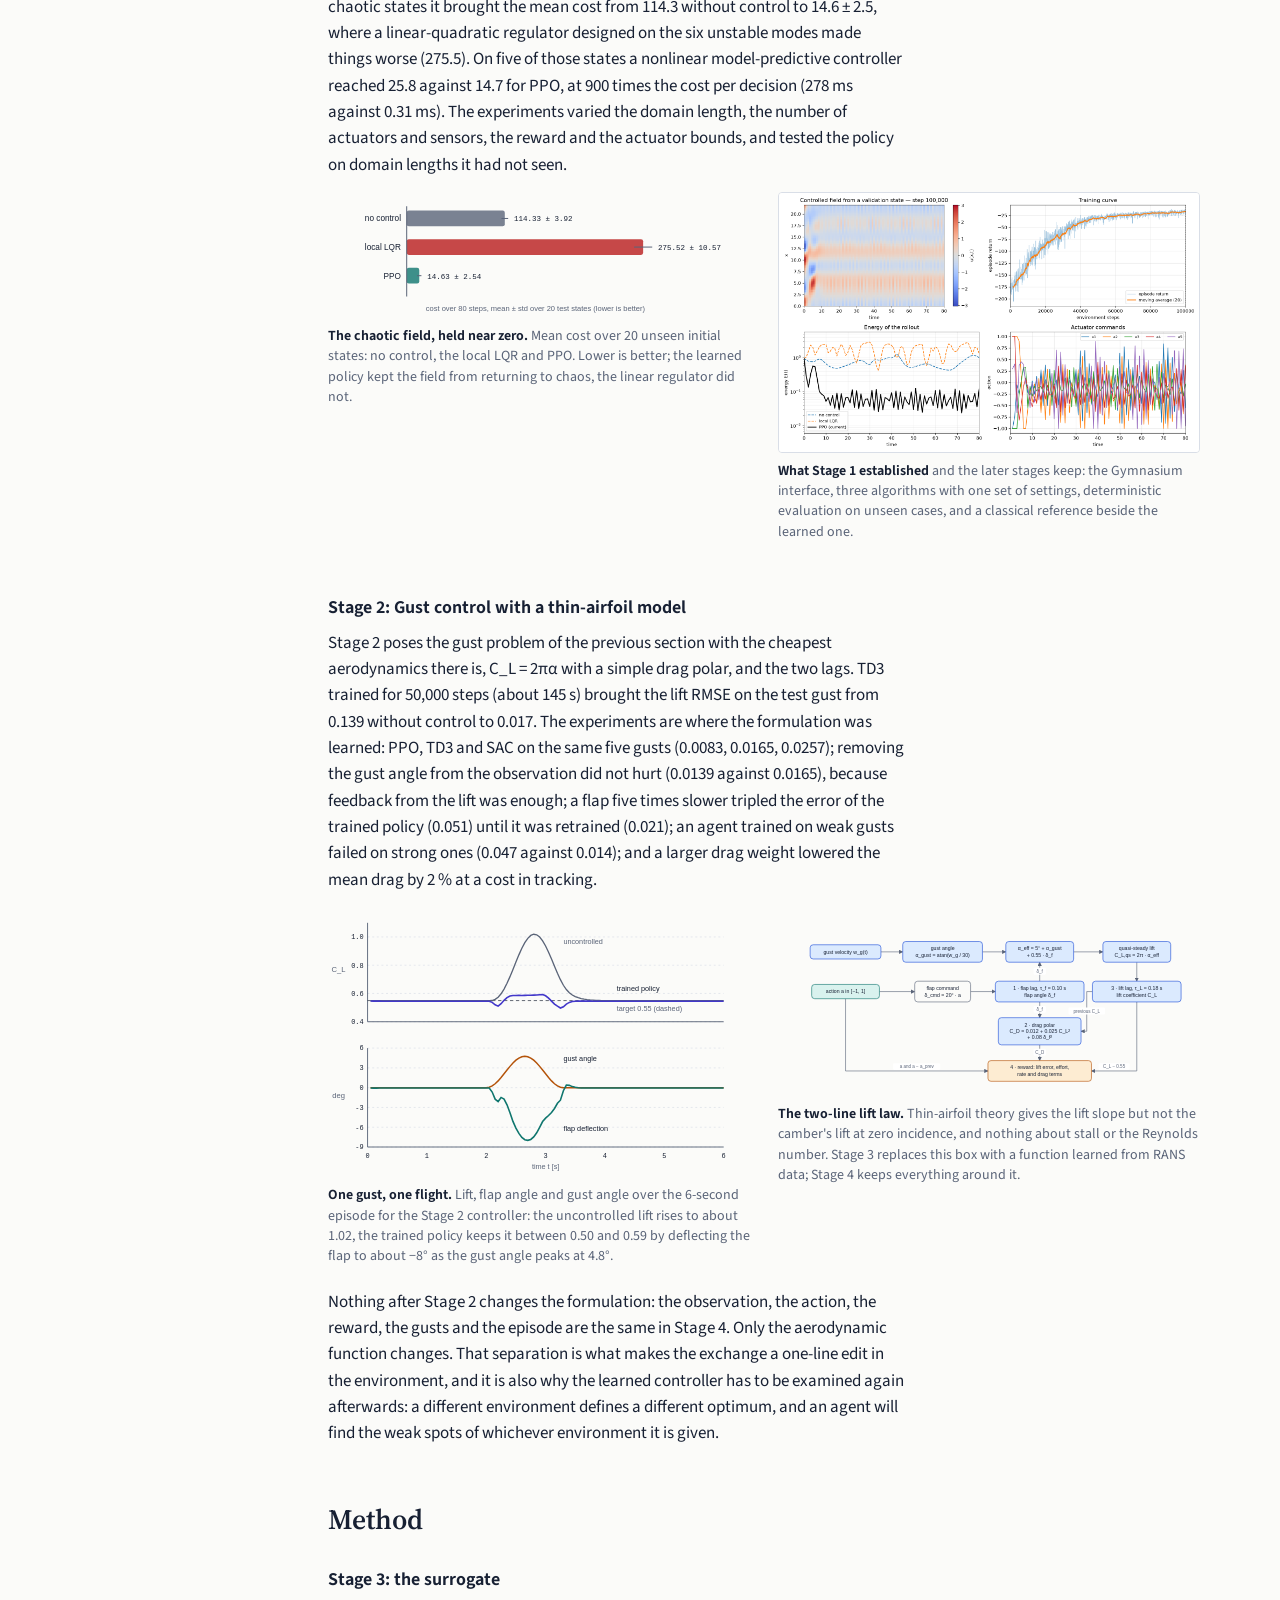
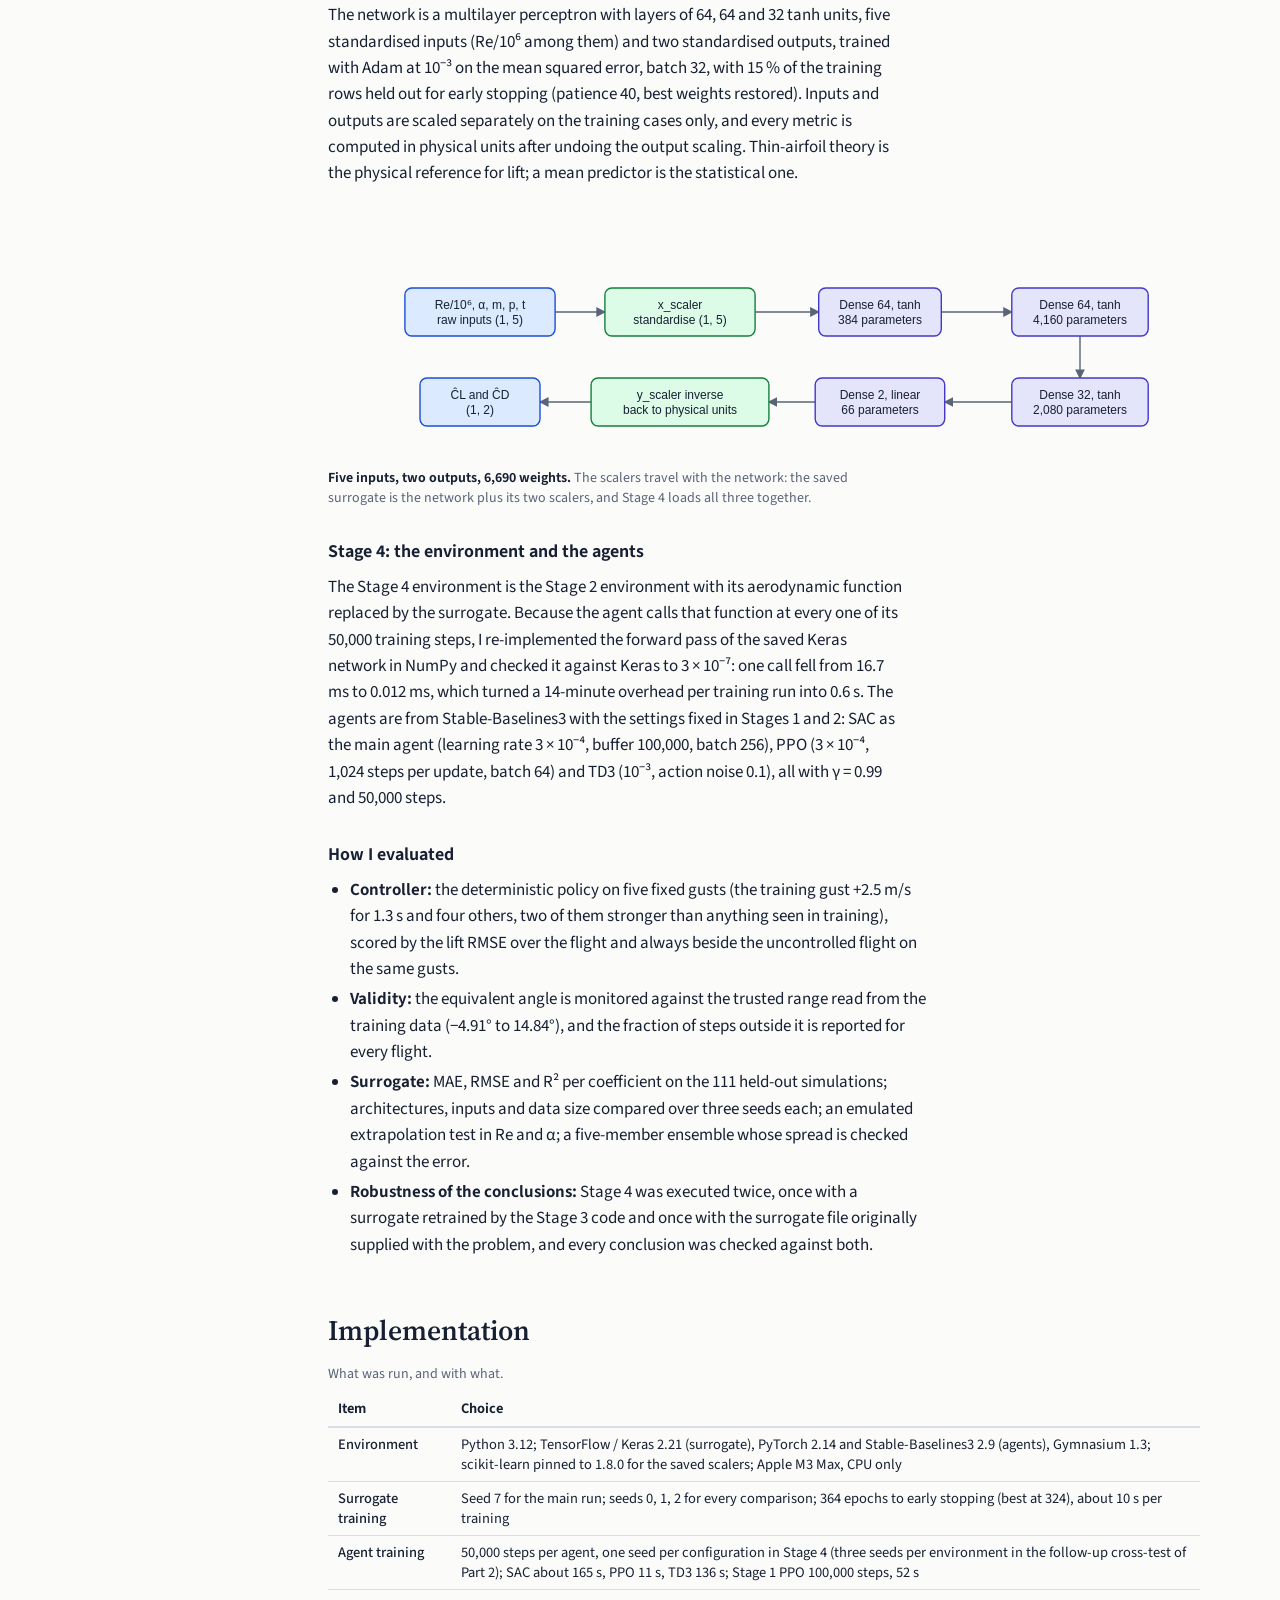
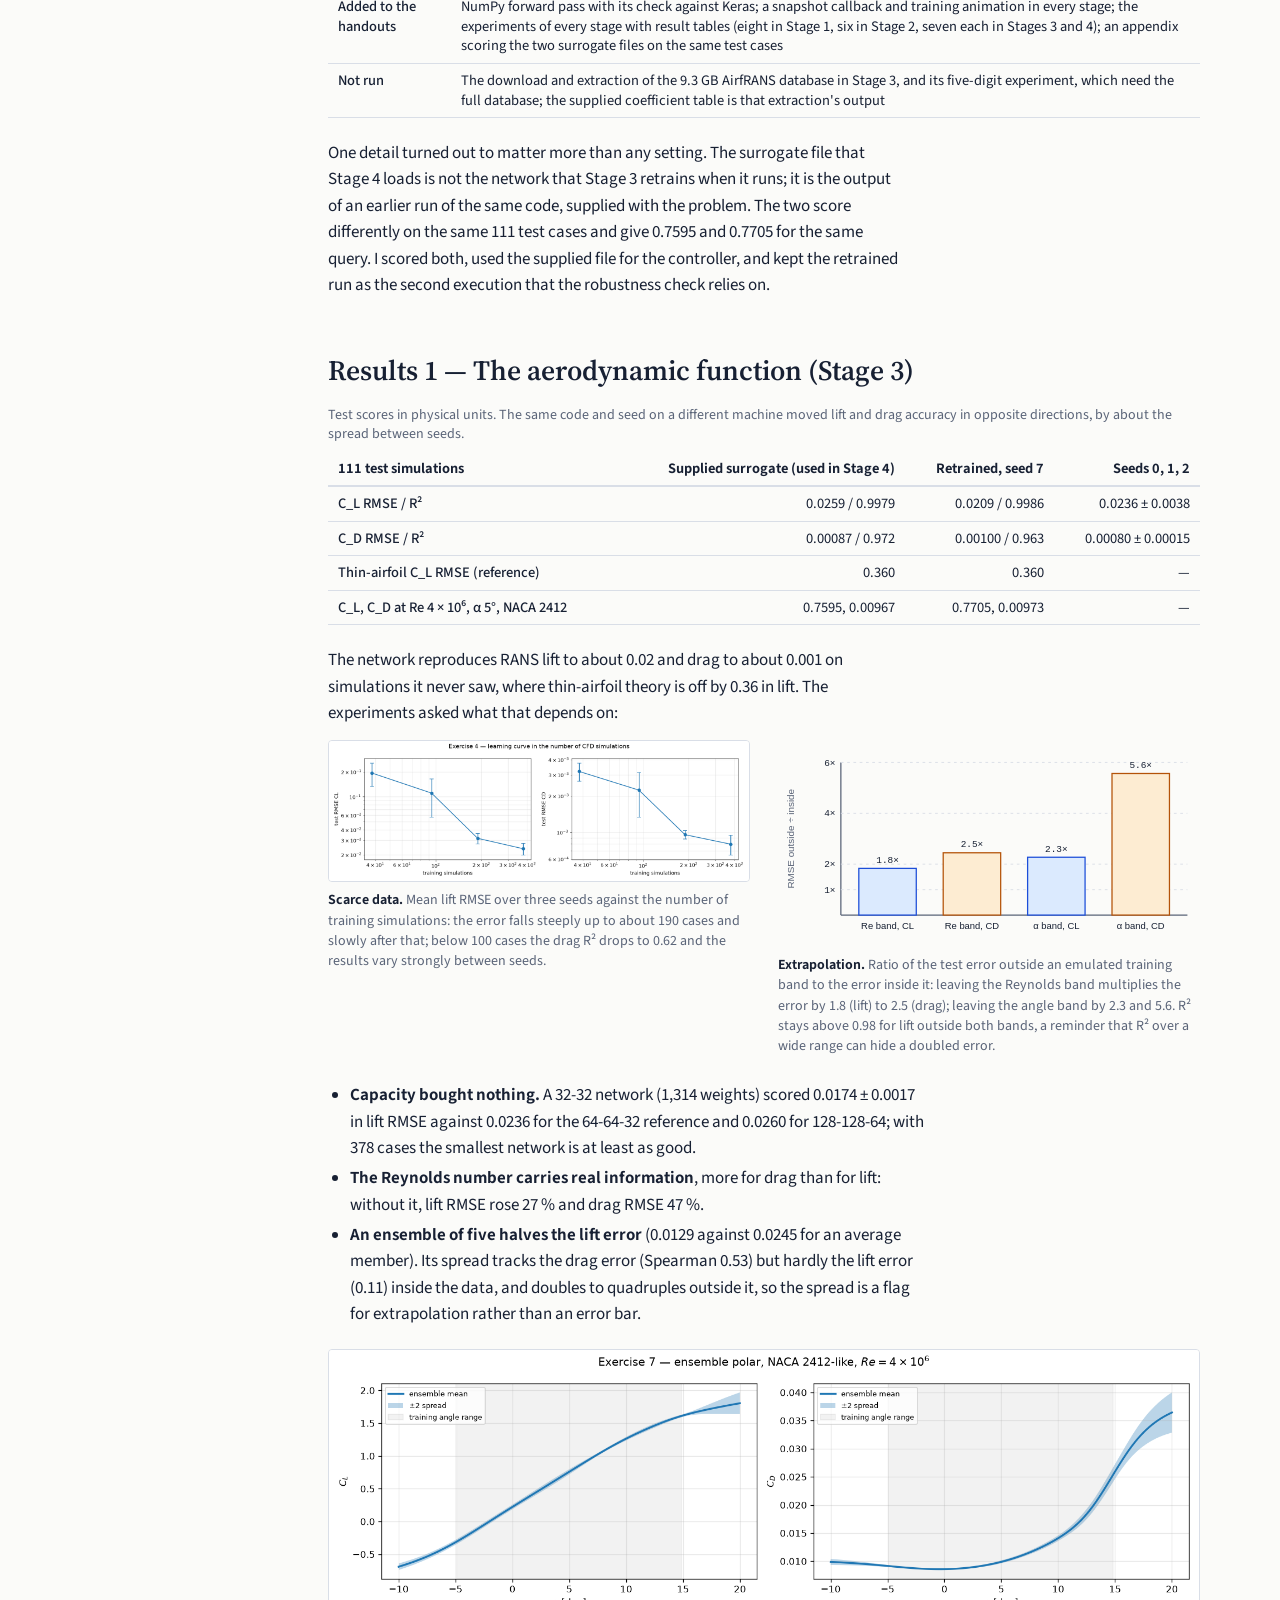
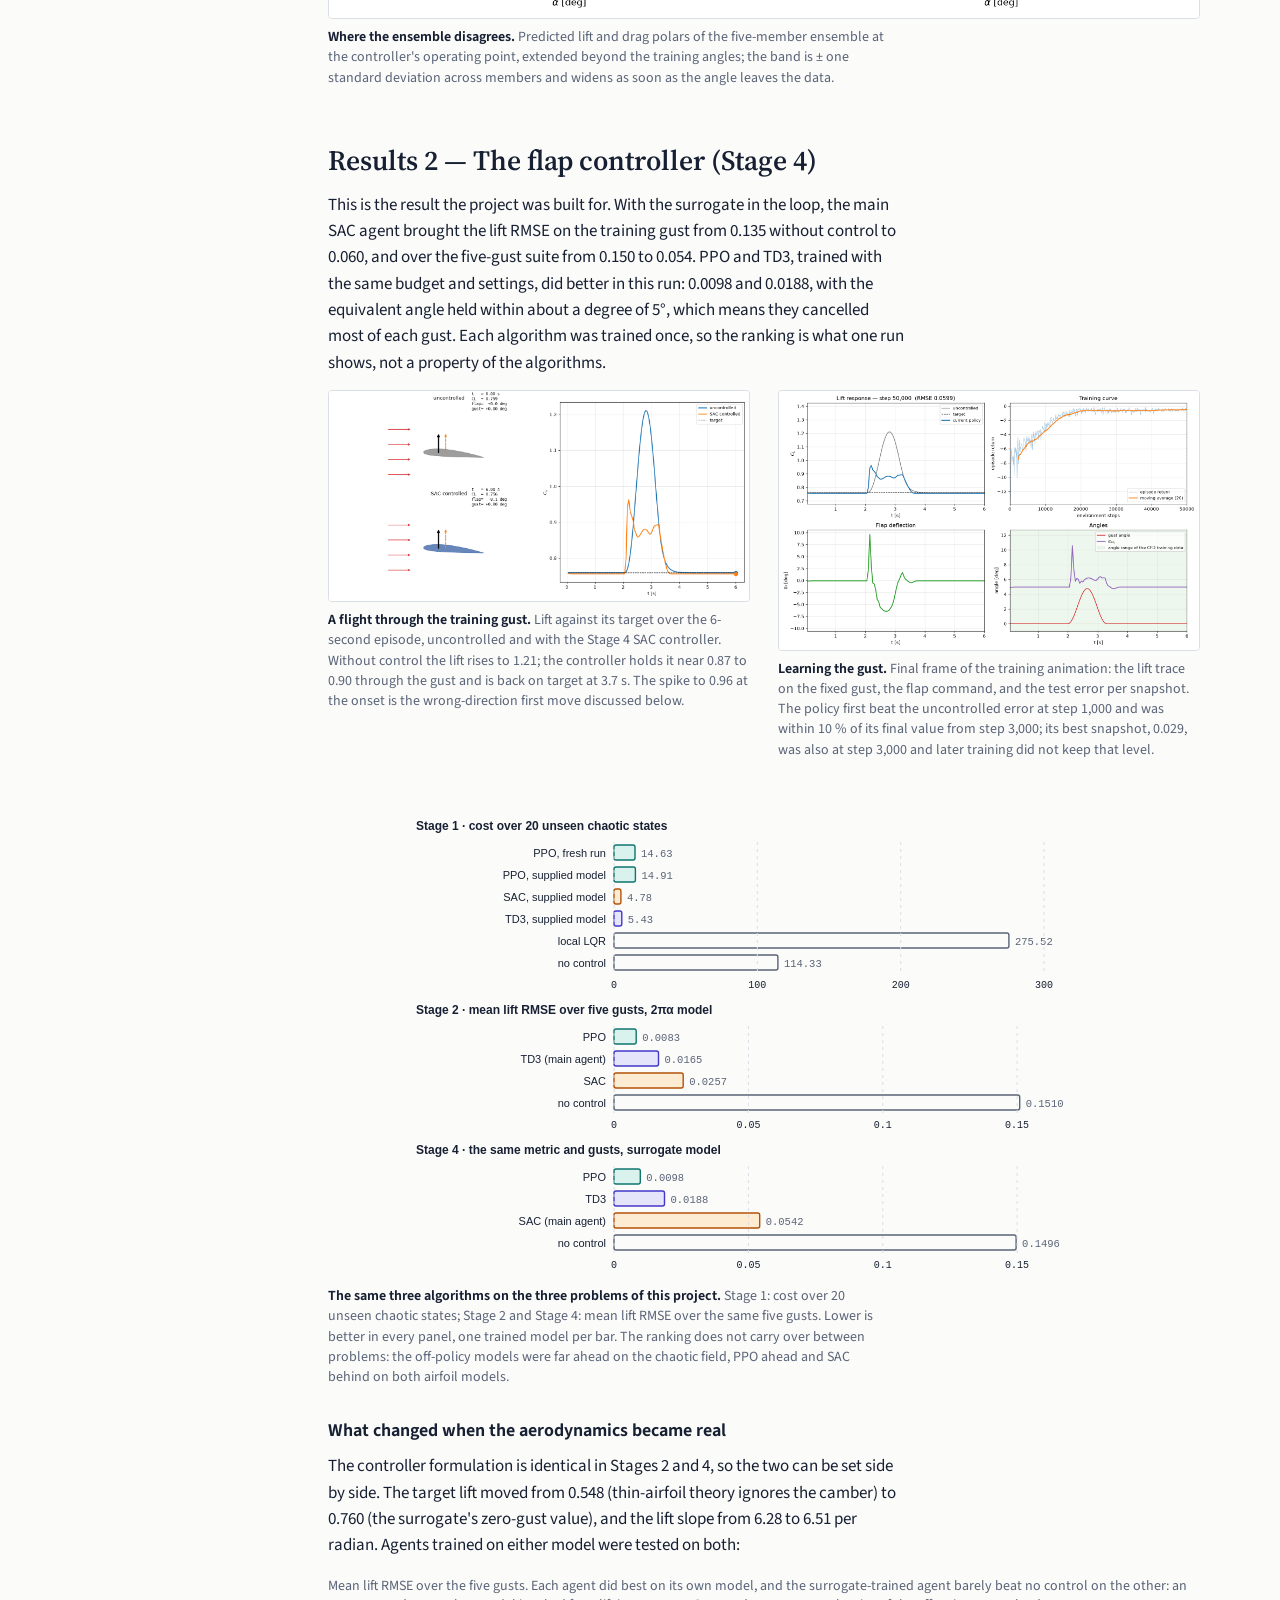
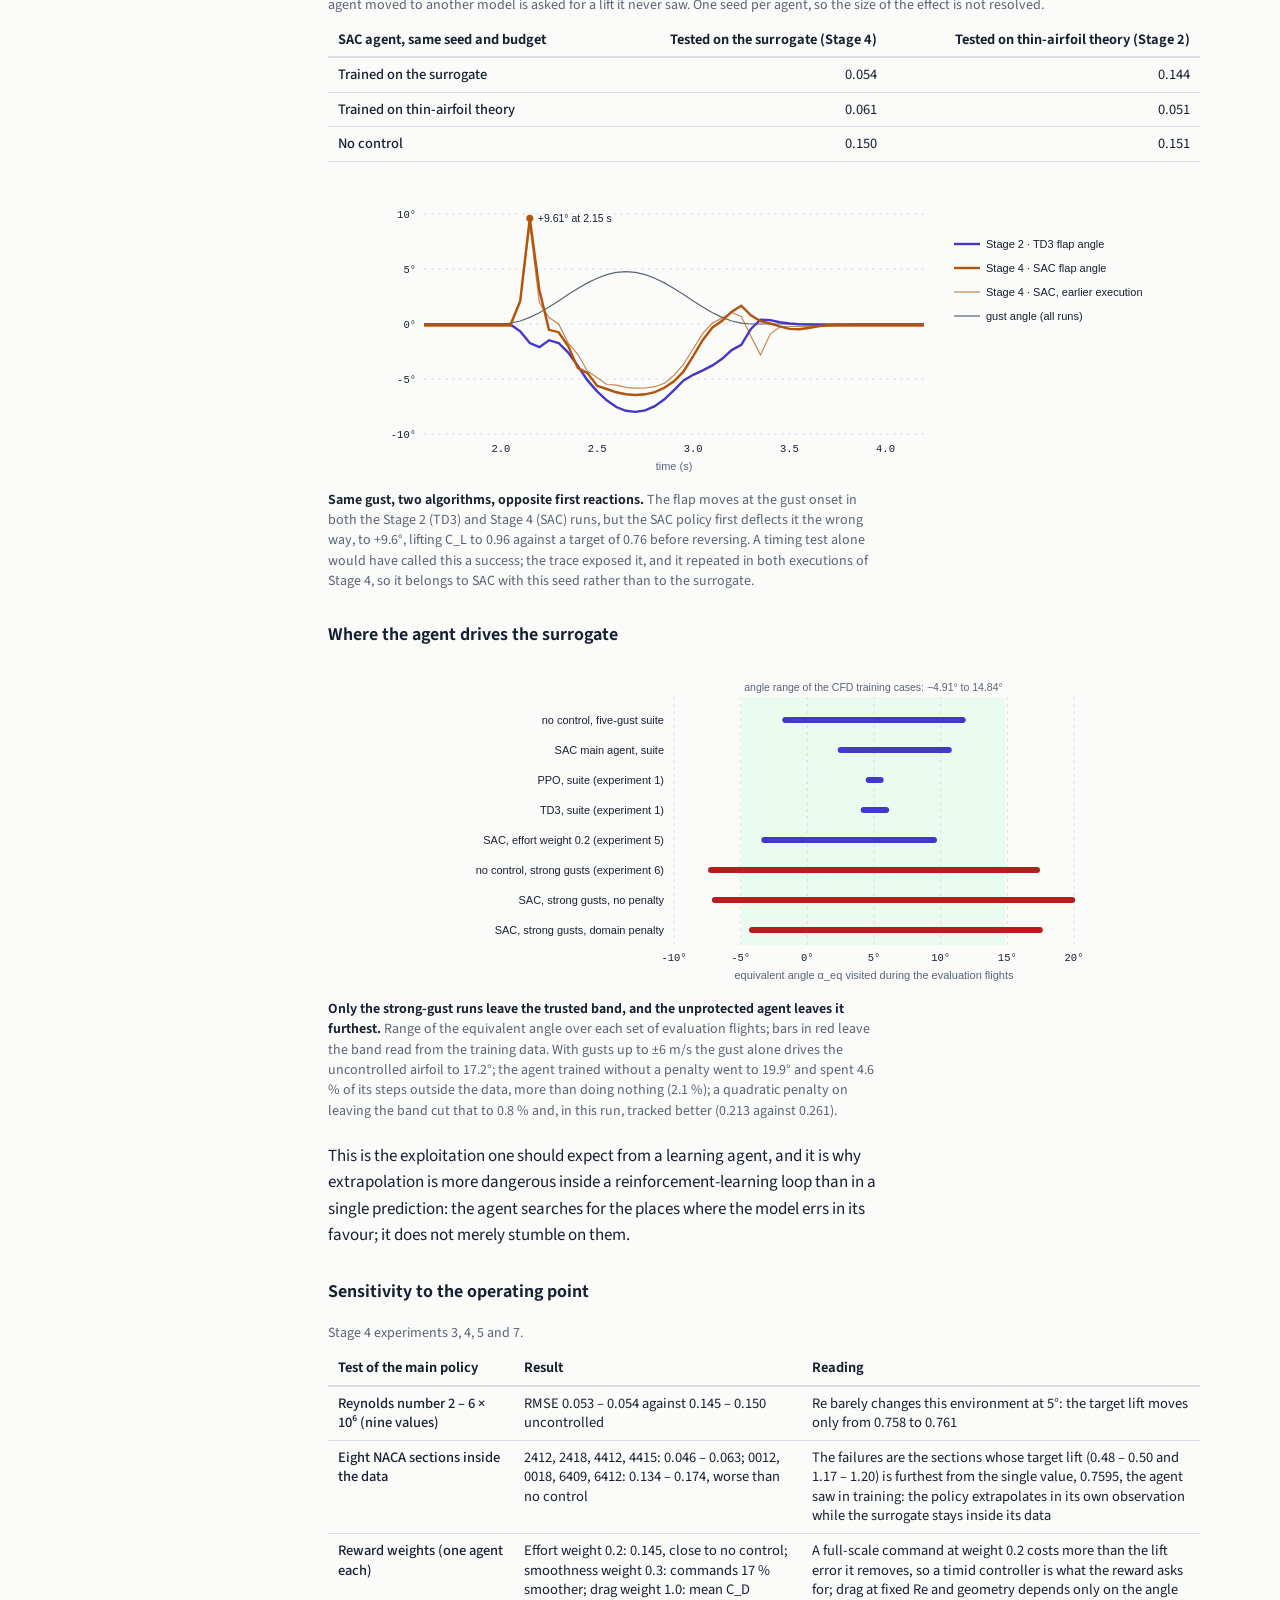
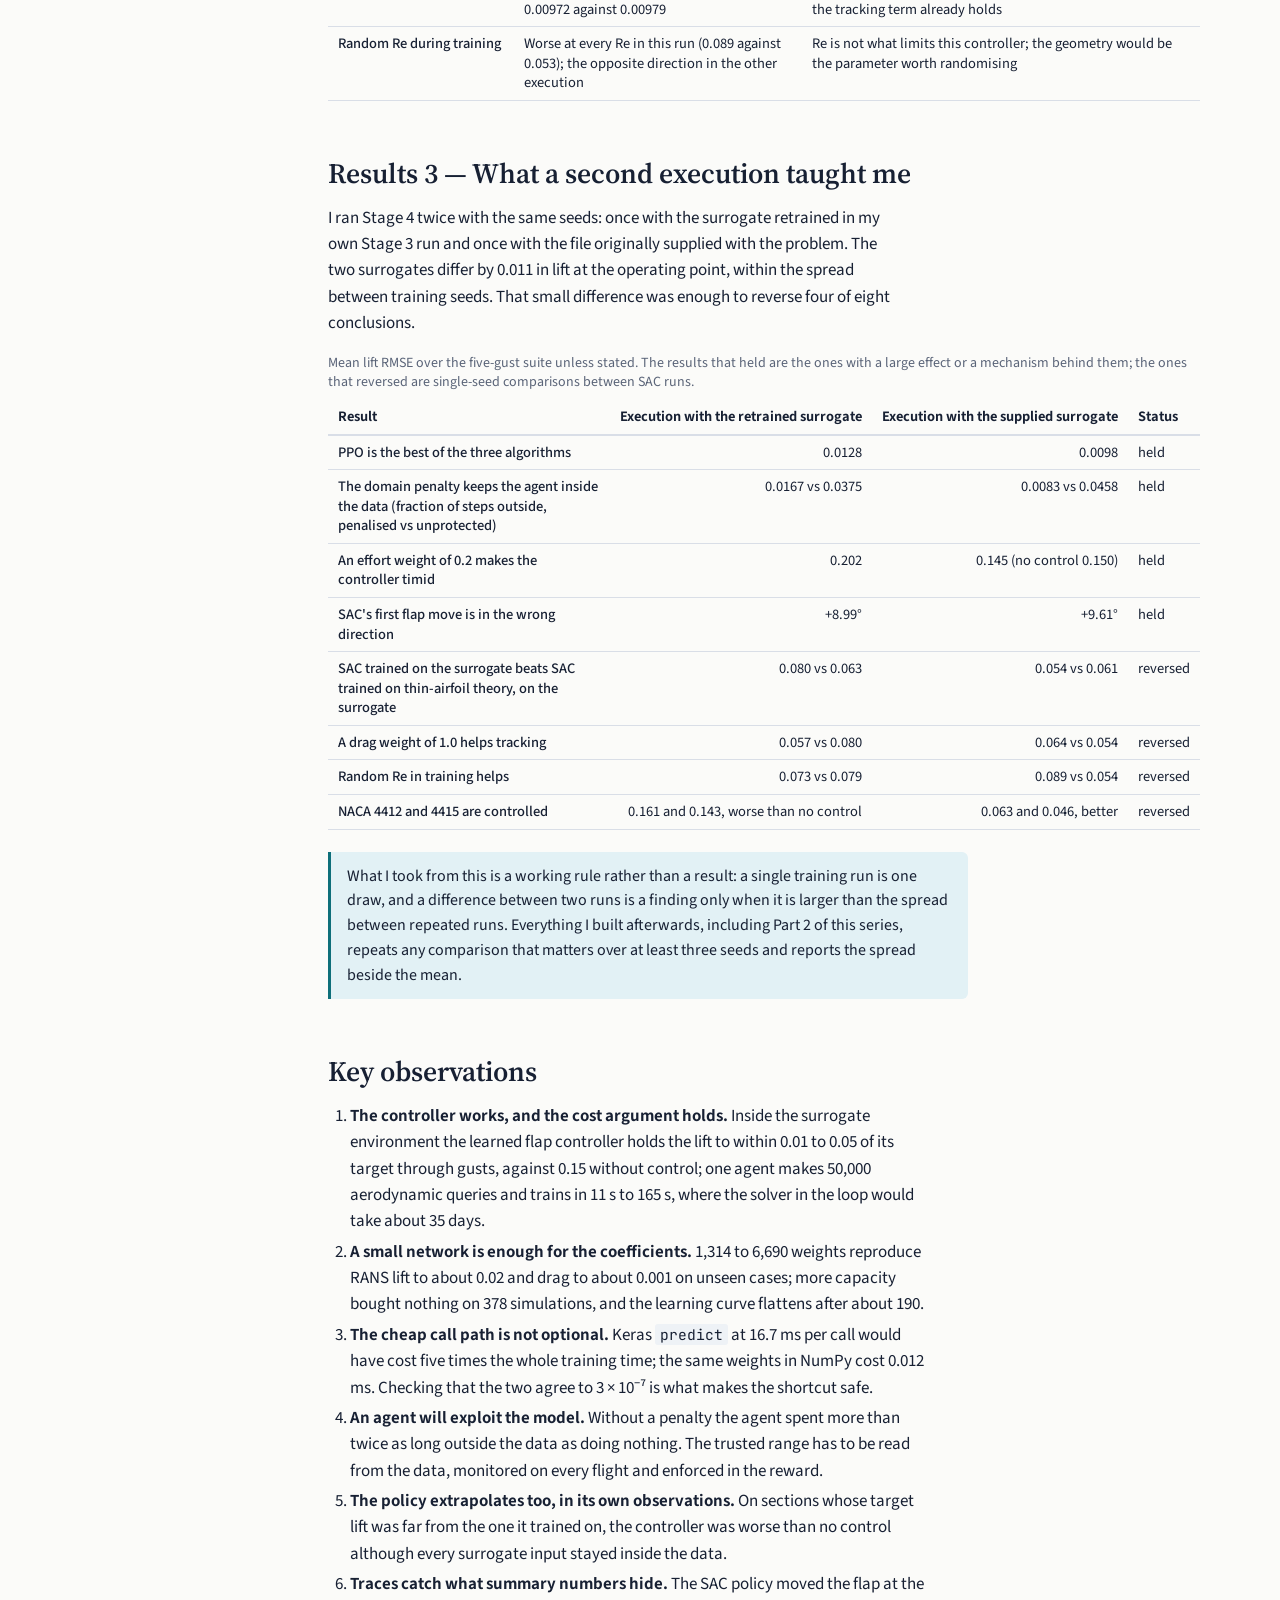
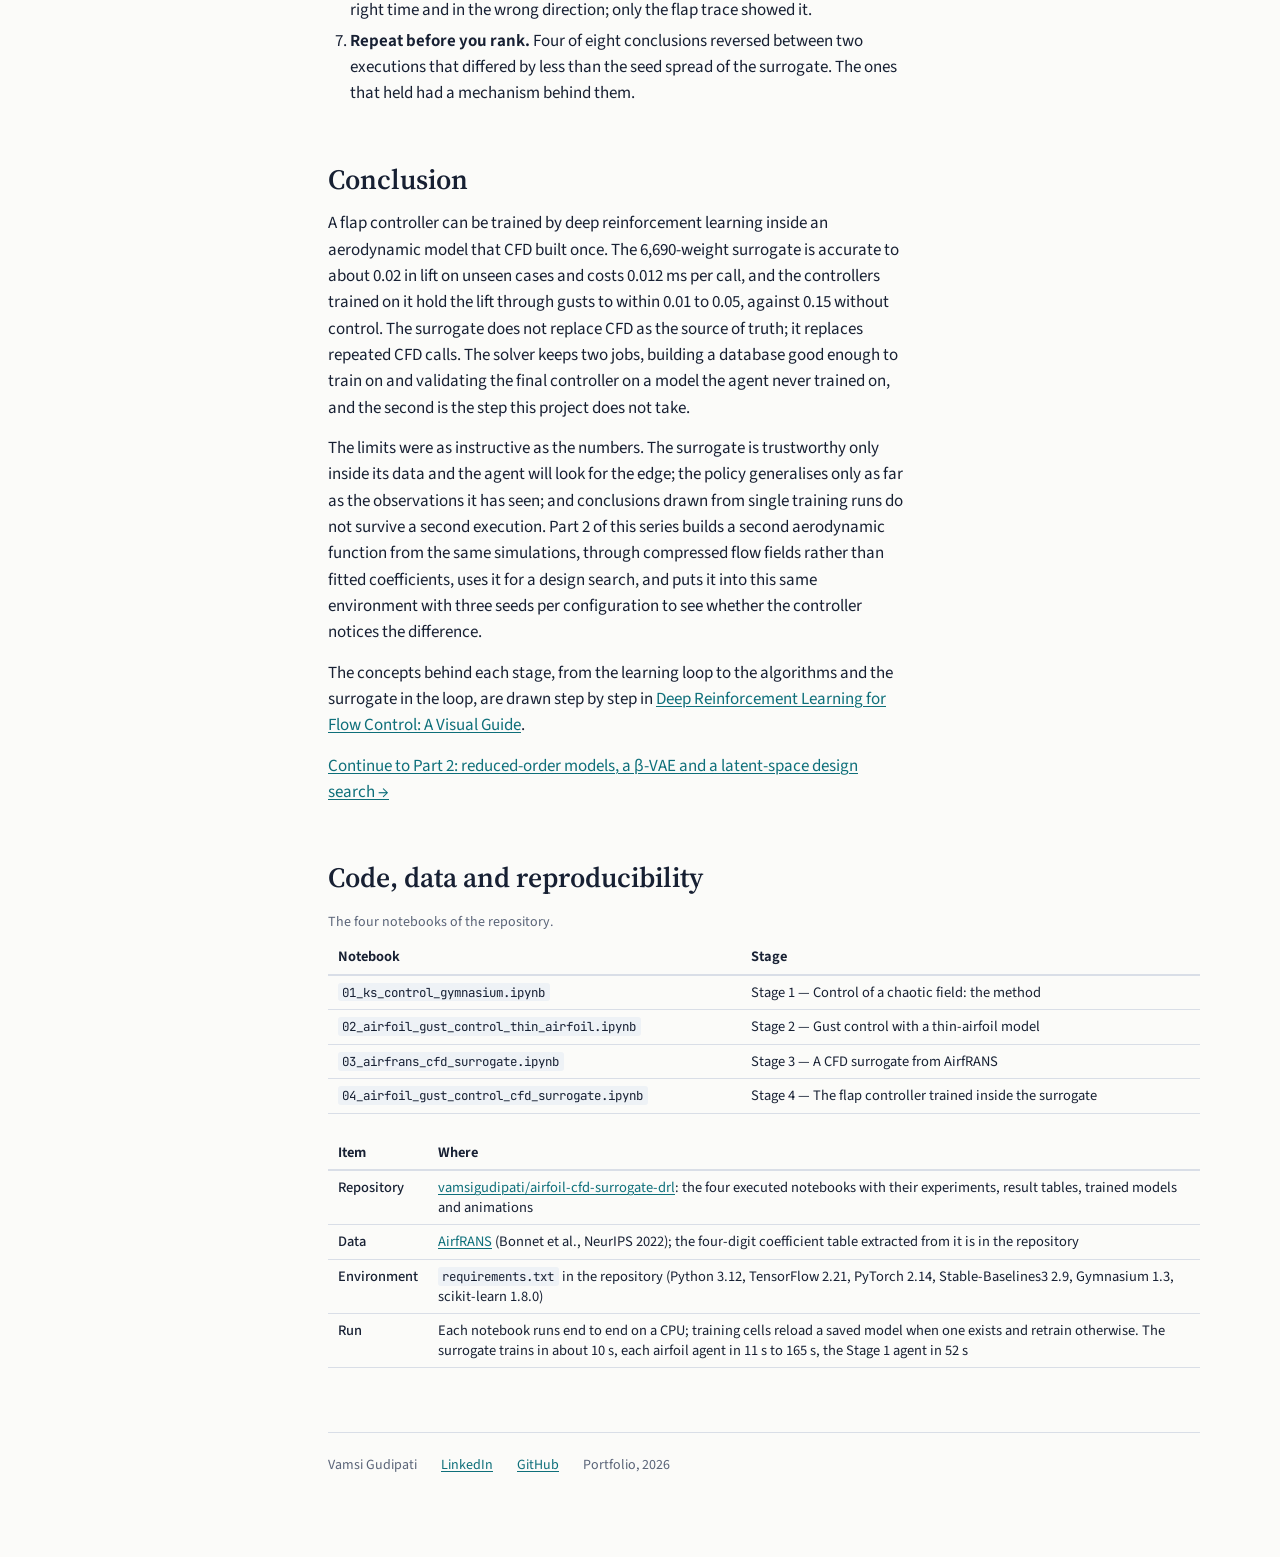
==== commit ab5a9072: "Project pages: "experiments", not "exercises"; figure labels from captions" ====
--- a/airfoil-cfd-surrogate-drl.html
+++ b/airfoil-cfd-surrogate-drl.html
@@ -120,7 +120,7 @@
 <div class="meta"><span><b>Vamsi Gudipati</b></span> <span>Deep reinforcement learning · Surrogate modelling · CFD</span> <span><a href="https://github.com/vamsigudipati/airfoil-cfd-surrogate-drl">Repository</a></span> <span><a href="airfoil-rom-betavae-design.html">Part 2 →</a></span></div>
 <div class="stats"><div class="stat"><div class="big">0.150 → 0.0098</div><div class="small">lift RMSE through five gusts, no control against the PPO controller</div></div><div class="stat"><div class="big">35 d → 3 min</div><div class="small">to train one agent: RANS solver in the loop (estimate) against the surrogate</div></div><div class="stat"><div class="big">0.0259</div><div class="small">C_L RMSE of the surrogate on 111 unseen simulations (thin-airfoil theory: 0.36)</div></div><div class="stat"><div class="big">16.7 → 0.012 ms</div><div class="small">per aerodynamic call, Keras against the same weights in NumPy</div></div><div class="stat"><div class="big">4 of 8</div><div class="small">conclusions that reversed between two executions</div></div></div>
 </header>
-<section id="objective"><h2>Objective</h2><p>The goal of this project is a <strong>flap controller that holds an airfoil's lift steady through a vertical gust, learned by deep reinforcement learning inside an environment whose aerodynamics come from CFD.</strong> A controller of this kind learns by trial and error, about 50,000 simulated time steps per training run, and a two-dimensional RANS solution costs on the order of a minute, so the solver cannot sit inside the loop: at that rate one agent would take about 35 days to train. The project therefore builds a small neural network from a database of RANS simulations, puts it in the solver's place, and asks what has to be true of that network and of the controller for the result to be believed.</p><p>The work runs in four stages, each its own notebook:</p><ol><li><strong>Stage 1 — Control of a chaotic field: the method.</strong> A chaotic partial differential equation behind a Gymnasium interface, three algorithms, and an evaluation on held-out states against no control and a classical regulator. This fixes the method everything else uses.</li><li><strong>Stage 2 — Gust control with a thin-airfoil model.</strong> The airfoil gust-control problem with the cheapest possible aerodynamics, thin-airfoil theory and two lags. This fixes the observation, the action, the reward and the gusts.</li><li><strong>Stage 3 — A CFD surrogate from AirfRANS.</strong> A 6,690-weight network that maps five numbers (Reynolds number, angle of attack and the three NACA four-digit shape parameters) to the lift and drag coefficients of 489 RANS simulations, tested on 111 it never saw.</li><li><strong>Stage 4 — The flap controller trained inside the surrogate.</strong> The Stage 2 environment with the thin-airfoil law replaced by the Stage 3 surrogate; PPO, SAC and TD3 agents trained in it; and the checks that decide how far the result can be trusted: where the surrogate is accurate, where the agent drives it, and which conclusions survive a second execution.</li></ol><aside class="callout note"><strong>Naming.</strong> Notebooks are numbered by stage, <code>01_</code> to <code>04_</code>, and the text refers to them as Stage 1 to Stage 4.</aside></section><section id="problem"><h2>Problem statement</h2><p>The plant is a NACA 2412-like airfoil at Re = 4 × 10⁶ flying at a 5° angle of attack. A vertical gust of up to ±3 m/s, lasting 0.8 to 1.8 s and starting 1 to 3 s into a 6-second flight, changes the effective angle of attack and with it the lift. The controller observes the current lift, the target lift, the gust angle and the flap angle, and commands a flap deflection in [−20°, 20°]. The flap and the lift each respond with a first-order lag (0.10 s and 0.18 s), and the flap acts as an equivalent change of incidence of 0.55° per degree of deflection, because the simulation database contains no flap. The reward is minus the squared lift error, with small penalties on flap effort, on the rate of change of the command and on drag.</p><figure class="svgfig"><svg xmlns="http://www.w3.org/2000/svg" class="diagram" viewBox="0 0 1080 370" role="img" aria-label="One step of the hybrid environment: the action sets the flap command, the flap lags, the equivalent angle combines flap and gust, the CFD surrogate gives steady lift and drag, the lift lags; the observation takes lift, target, gust angle and flap angle; the reward takes the lift error, the drag and the action and its change." style="max-width:1080px"><defs><marker id="arrowhead" viewBox="0 0 8 8" refX="7" refY="4" markerWidth="7" markerHeight="7" orient="auto"><path d="M0,0 L8,4 L0,8 z" class="e-head"/></marker></defs><rect x="190.0" y="36.0" width="160.0" height="48.0" rx="7" class="n-config"/><text x="270.0" y="56.5" text-anchor="middle" font-family="IBM Plex Sans, Helvetica Neue, Arial, sans-serif" font-size="12" class="t-ink">flap command</text><text x="270.0" y="71.5" text-anchor="middle" font-family="IBM Plex Sans, Helvetica Neue, Arial, sans-serif" font-size="12" class="t-ink">δcmd = 20° · a</text><rect x="405.0" y="36.0" width="150.0" height="48.0" rx="7" class="n-phys"/><text x="480.0" y="56.5" text-anchor="middle" font-family="IBM Plex Sans, Helvetica Neue, Arial, sans-serif" font-size="12" class="t-ink">flap lag</text><text x="480.0" y="71.5" text-anchor="middle" font-family="IBM Plex Sans, Helvetica Neue, Arial, sans-serif" font-size="12" class="t-ink">τf = 0.10 s</text><rect x="605.0" y="36.0" width="230.0" height="48.0" rx="7" class="n-phys"/><text x="720.0" y="56.5" text-anchor="middle" font-family="IBM Plex Sans, Helvetica Neue, Arial, sans-serif" font-size="12" class="t-ink">equivalent angle</text><text x="720.0" y="71.5" text-anchor="middle" font-family="IBM Plex Sans, Helvetica Neue, Arial, sans-serif" font-size="12" class="t-ink">α_eq = 5° + α_g + 0.55·δf</text><rect x="860.0" y="36.0" width="200.0" height="48.0" rx="7" class="n-phys"/><text x="960.0" y="56.5" text-anchor="middle" font-family="IBM Plex Sans, Helvetica Neue, Arial, sans-serif" font-size="12" class="t-ink">gust w_g(t)</text><text x="960.0" y="71.5" text-anchor="middle" font-family="IBM Plex Sans, Helvetica Neue, Arial, sans-serif" font-size="12" class="t-ink">α_g = atan(w_g / 30 m/s)</text><rect x="15.0" y="166.0" width="150.0" height="48.0" rx="7" class="n-model"/><text x="90.0" y="186.5" text-anchor="middle" font-family="IBM Plex Sans, Helvetica Neue, Arial, sans-serif" font-size="12" class="t-ink">agent</text><text x="90.0" y="201.5" text-anchor="middle" font-family="IBM Plex Sans, Helvetica Neue, Arial, sans-serif" font-size="12" class="t-ink">chooses a in [−1, 1]</text><rect x="200.0" y="166.0" width="170.0" height="48.0" rx="7" class="n-plain"/><text x="285.0" y="186.5" text-anchor="middle" font-family="IBM Plex Sans, Helvetica Neue, Arial, sans-serif" font-size="12" class="t-ink">observation</text><text x="285.0" y="201.5" text-anchor="middle" font-family="IBM Plex Sans, Helvetica Neue, Arial, sans-serif" font-size="12" class="t-ink">CL, target, α_g, δf</text><rect x="405.0" y="166.0" width="150.0" height="48.0" rx="7" class="n-phys"/><text x="480.0" y="186.5" text-anchor="middle" font-family="IBM Plex Sans, Helvetica Neue, Arial, sans-serif" font-size="12" class="t-ink">lift lag</text><text x="480.0" y="201.5" text-anchor="middle" font-family="IBM Plex Sans, Helvetica Neue, Arial, sans-serif" font-size="12" class="t-ink">τL = 0.18 s</text><rect x="625.0" y="166.0" width="190.0" height="48.0" rx="7" class="n-latent"/><text x="720.0" y="186.5" text-anchor="middle" font-family="IBM Plex Sans, Helvetica Neue, Arial, sans-serif" font-size="12" class="t-ink">CFD surrogate</text><text x="720.0" y="201.5" text-anchor="middle" font-family="IBM Plex Sans, Helvetica Neue, Arial, sans-serif" font-size="12" class="t-ink">Re 4e6, NACA 2412</text><rect x="170.0" y="296.0" width="200.0" height="48.0" rx="7" class="n-loss"/><text x="270.0" y="316.5" text-anchor="middle" font-family="IBM Plex Sans, Helvetica Neue, Arial, sans-serif" font-size="12" class="t-ink">reward, four terms</text><text x="270.0" y="331.5" text-anchor="middle" font-family="IBM Plex Sans, Helvetica Neue, Arial, sans-serif" font-size="12" class="t-ink">tracking, effort, smoothness, drag</text><polyline points="60.0,166.0 60.0,60.0 190.0,60.0" class="e-line" marker-end="url(#arrowhead)"/><rect x="92.6" y="50.0" width="34.8" height="16" rx="3" class="e-label-bg"/><text x="110.0" y="62.0" text-anchor="middle" font-family="IBM Plex Sans, Helvetica Neue, Arial, sans-serif" font-size="10.5" class="t-muted">a(t)</text><polyline points="350.0,60.0 405.0,60.0" class="e-line" marker-end="url(#arrowhead)"/><polyline points="555.0,60.0 605.0,60.0" class="e-line" marker-end="url(#arrowhead)"/><rect x="568.8" y="39.0" width="22.4" height="16" rx="3" class="e-label-bg"/><text x="580.0" y="51.0" text-anchor="middle" font-family="IBM Plex Sans, Helvetica Neue, Arial, sans-serif" font-size="10.5" class="t-muted">δf</text><polyline points="860.0,60.0 835.0,60.0" class="e-line" marker-end="url(#arrowhead)"/><polyline points="720.0,84.0 720.0,166.0" class="e-line" marker-end="url(#arrowhead)"/><rect x="702.6" y="116.0" width="34.8" height="16" rx="3" class="e-label-bg"/><text x="720.0" y="128.0" text-anchor="middle" font-family="IBM Plex Sans, Helvetica Neue, Arial, sans-serif" font-size="10.5" class="t-muted">α_eq</text><polyline points="625.0,190.0 555.0,190.0" class="e-line" marker-end="url(#arrowhead)"/><rect x="569.5" y="169.0" width="41.0" height="16" rx="3" class="e-label-bg"/><text x="590.0" y="181.0" text-anchor="middle" font-family="IBM Plex Sans, Helvetica Neue, Arial, sans-serif" font-size="10.5" class="t-muted">CL,qs</text><polyline points="405.0,190.0 370.0,190.0" class="e-line" marker-end="url(#arrowhead)"/><rect x="375.8" y="169.0" width="22.4" height="16" rx="3" class="e-label-bg"/><text x="387.0" y="181.0" text-anchor="middle" font-family="IBM Plex Sans, Helvetica Neue, Arial, sans-serif" font-size="10.5" class="t-muted">CL</text><polyline points="200.0,190.0 165.0,190.0" class="e-line" marker-end="url(#arrowhead)"/><polyline points="440.0,84.0 440.0,125.0 315.0,125.0 315.0,166.0" class="e-line" marker-end="url(#arrowhead)"/><rect x="368.8" y="116.0" width="22.4" height="16" rx="3" class="e-label-bg"/><text x="380.0" y="128.0" text-anchor="middle" font-family="IBM Plex Sans, Helvetica Neue, Arial, sans-serif" font-size="10.5" class="t-muted">δf</text><polyline points="1000.0,84.0 1000.0,258.0 250.0,258.0 250.0,214.0" class="e-line" marker-end="url(#arrowhead)"/><rect x="885.7" y="249.0" width="28.6" height="16" rx="3" class="e-label-bg"/><text x="900.0" y="261.0" text-anchor="middle" font-family="IBM Plex Sans, Helvetica Neue, Arial, sans-serif" font-size="10.5" class="t-muted">α_g</text><polyline points="480.0,214.0 480.0,312.0 370.0,312.0" class="e-line" marker-end="url(#arrowhead)"/><rect x="440.9" y="271.0" width="78.2" height="16" rx="3" class="e-label-bg"/><text x="480.0" y="283.0" text-anchor="middle" font-family="IBM Plex Sans, Helvetica Neue, Arial, sans-serif" font-size="10.5" class="t-muted">CL − target</text><polyline points="720.0,214.0 720.0,334.0 370.0,334.0" class="e-line" marker-end="url(#arrowhead)"/><rect x="608.8" y="325.0" width="22.4" height="16" rx="3" class="e-label-bg"/><text x="620.0" y="337.0" text-anchor="middle" font-family="IBM Plex Sans, Helvetica Neue, Arial, sans-serif" font-size="10.5" class="t-muted">CD</text><polyline points="45.0,214.0 45.0,334.0 170.0,334.0" class="e-line" marker-end="url(#arrowhead)"/><rect x="70.2" y="325.0" width="59.6" height="16" rx="3" class="e-label-bg"/><text x="100.0" y="337.0" text-anchor="middle" font-family="IBM Plex Sans, Helvetica Neue, Arial, sans-serif" font-size="10.5" class="t-muted">a(t), Δa</text><polyline points="170.0,312.0 120.0,312.0 120.0,214.0" class="e-line" marker-end="url(#arrowhead)"/><rect x="127.6" y="289.0" width="34.8" height="16" rx="3" class="e-label-bg"/><text x="145.0" y="301.0" text-anchor="middle" font-family="IBM Plex Sans, Helvetica Neue, Arial, sans-serif" font-size="10.5" class="t-muted">r(t)</text></svg><figcaption><strong>One environment, one replaceable box.</strong> The flap command passes through the flap lag, the equivalent angle adds the gust and the flap, the steady aerodynamic function returns lift and drag at that angle, and the lift lags toward it. Only the aerodynamic function changes between Stage 2 (thin-airfoil theory) and Stage 4 (the CFD surrogate).</figcaption></figure><p>The data behind the Stage 3 function are the four-digit cases of AirfRANS: 1,000 incompressible two-dimensional RANS simulations of NACA airfoils, of which 489 are four-digit sections with the official split of 378 training and 111 test cases. Each case is summarised by seven numbers: the five inputs and the two coefficients.</p><div class="tablewrap"><table class=""><caption>Every test case lies inside the training range of each input, so the surrogate's test score measures interpolation.</caption><thead><tr><th>Input</th><th class=num>Range over the 489 cases</th><th class=num>Convention</th></tr></thead><tbody><tr><th>Re</th><td class=num>2.01 – 5.99 × 10⁶</td><td class=num>Re / 10⁶ as the network input</td></tr><tr><th>α, angle of attack</th><td class=num>−4.91° – 14.84°</td><td class=num>degrees</td></tr><tr><th>m, maximum camber</th><td class=num>0.006 – 7.0</td><td class=num>NACA digit (2412 → m = 2)</td></tr><tr><th>p, camber position</th><td class=num>0 – 6.99</td><td class=num>NACA digit (→ p = 4)</td></tr><tr><th>t, maximum thickness</th><td class=num>5.09 – 19.94</td><td class=num>NACA digits (→ t = 12)</td></tr><tr><th>C_L, C_D (outputs)</th><td class=num>−0.53 – 1.89; 0.0070 – 0.0354</td><td class=num>as computed by the RANS solver</td></tr></tbody></table></div><p>Two things are not in the problem and matter later: the surrogate has no flap input, so the flap exists only as an equivalent angle; and the surrogate is steady, so all unsteady behaviour comes from the two assumed lags.</p></section><section id="stages12"><h2>Stages 1 and 2 — the method, and the problem</h2><h3>Stage 1: Control of a chaotic field: the method</h3><p>Before touching the airfoil I set the method up on a problem where everything can be checked: the Kuramoto–Sivashinsky equation, a one-dimensional field that is chaotic on a domain of length 22 (six linearly unstable modes). Five Gaussian actuators act on the field; the agent observes 64 field values and sets five amplitudes; the cost is the mean squared field plus 0.01 times the squared amplitudes. PPO trained for 100,000 steps in about 52 s on the CPU. On 20 held-out chaotic states it brought the mean cost from 114.3 without control to 14.6 ± 2.5, where a linear-quadratic regulator designed on the six unstable modes made things worse (275.5). On five of those states a nonlinear model-predictive controller reached 25.8 against 14.7 for PPO, at 900 times the cost per decision (278 ms against 0.31 ms). The exercises varied the domain length, the number of actuators and sensors, the reward and the actuator bounds, and tested the policy on domain lengths it had not seen.</p><div class="cols"><div class="col"><figure class="svgfig"><svg xmlns="http://www.w3.org/2000/svg" class="diagram" viewBox="0 0 590 176" role="img" aria-label="Mean cost over 20 unseen chaotic states: no control 114.33, local LQR 275.52, PPO 14.63." style="max-width:590px"><defs><marker id="arrowhead" viewBox="0 0 8 8" refX="7" refY="4" markerWidth="7" markerHeight="7" orient="auto"><path d="M0,0 L8,4 L0,8 z" class="e-head"/></marker></defs><rect x="110" y="26" width="137.2" height="22" rx="3" style="fill: var(--muted); opacity: 0.8"/><line class="e-line" x1="242.5" y1="37" x2="251.9" y2="37"/><text x="102.0" y="41.0" text-anchor="end" font-family="IBM Plex Sans, Helvetica Neue, Arial, sans-serif" font-size="11.5" class="t-ink">no control</text><text x="259.9" y="41.0" text-anchor="start" font-family="IBM Plex Mono, Menlo, monospace" font-size="10.5" class="t-ink">114.33 ± 3.92</text><rect x="110" y="66" width="330.6" height="22" rx="3" style="fill: var(--bad); opacity: 0.8"/><line class="e-line" x1="427.9" y1="77" x2="453.3" y2="77"/><text x="102.0" y="81.0" text-anchor="end" font-family="IBM Plex Sans, Helvetica Neue, Arial, sans-serif" font-size="11.5" class="t-ink">local LQR</text><text x="461.3" y="81.0" text-anchor="start" font-family="IBM Plex Mono, Menlo, monospace" font-size="10.5" class="t-ink">275.52 ± 10.57</text><rect x="110" y="106" width="17.6" height="22" rx="3" style="fill: var(--data); opacity: 0.8"/><line class="e-line" x1="124.5" y1="117" x2="130.6" y2="117"/><text x="102.0" y="121.0" text-anchor="end" font-family="IBM Plex Sans, Helvetica Neue, Arial, sans-serif" font-size="11.5" class="t-ink">PPO</text><text x="138.6" y="121.0" text-anchor="start" font-family="IBM Plex Mono, Menlo, monospace" font-size="10.5" class="t-ink">14.63 ± 2.54</text><line class="e-line" x1="110" y1="20" x2="110" y2="146"/><text x="290.0" y="166.0" text-anchor="middle" font-family="IBM Plex Sans, Helvetica Neue, Arial, sans-serif" font-size="10.5" class="t-muted">cost over 80 steps, mean ± std over 20 test states (lower is better)</text></svg><figcaption><strong>The chaotic field, held near zero.</strong> Mean cost over 20 unseen initial states: no control, the local LQR and PPO. Lower is better; the learned policy kept the field from returning to chaos, the linear regulator did not.</figcaption></figure></div><div class="col"><figure><img src="[data-uri]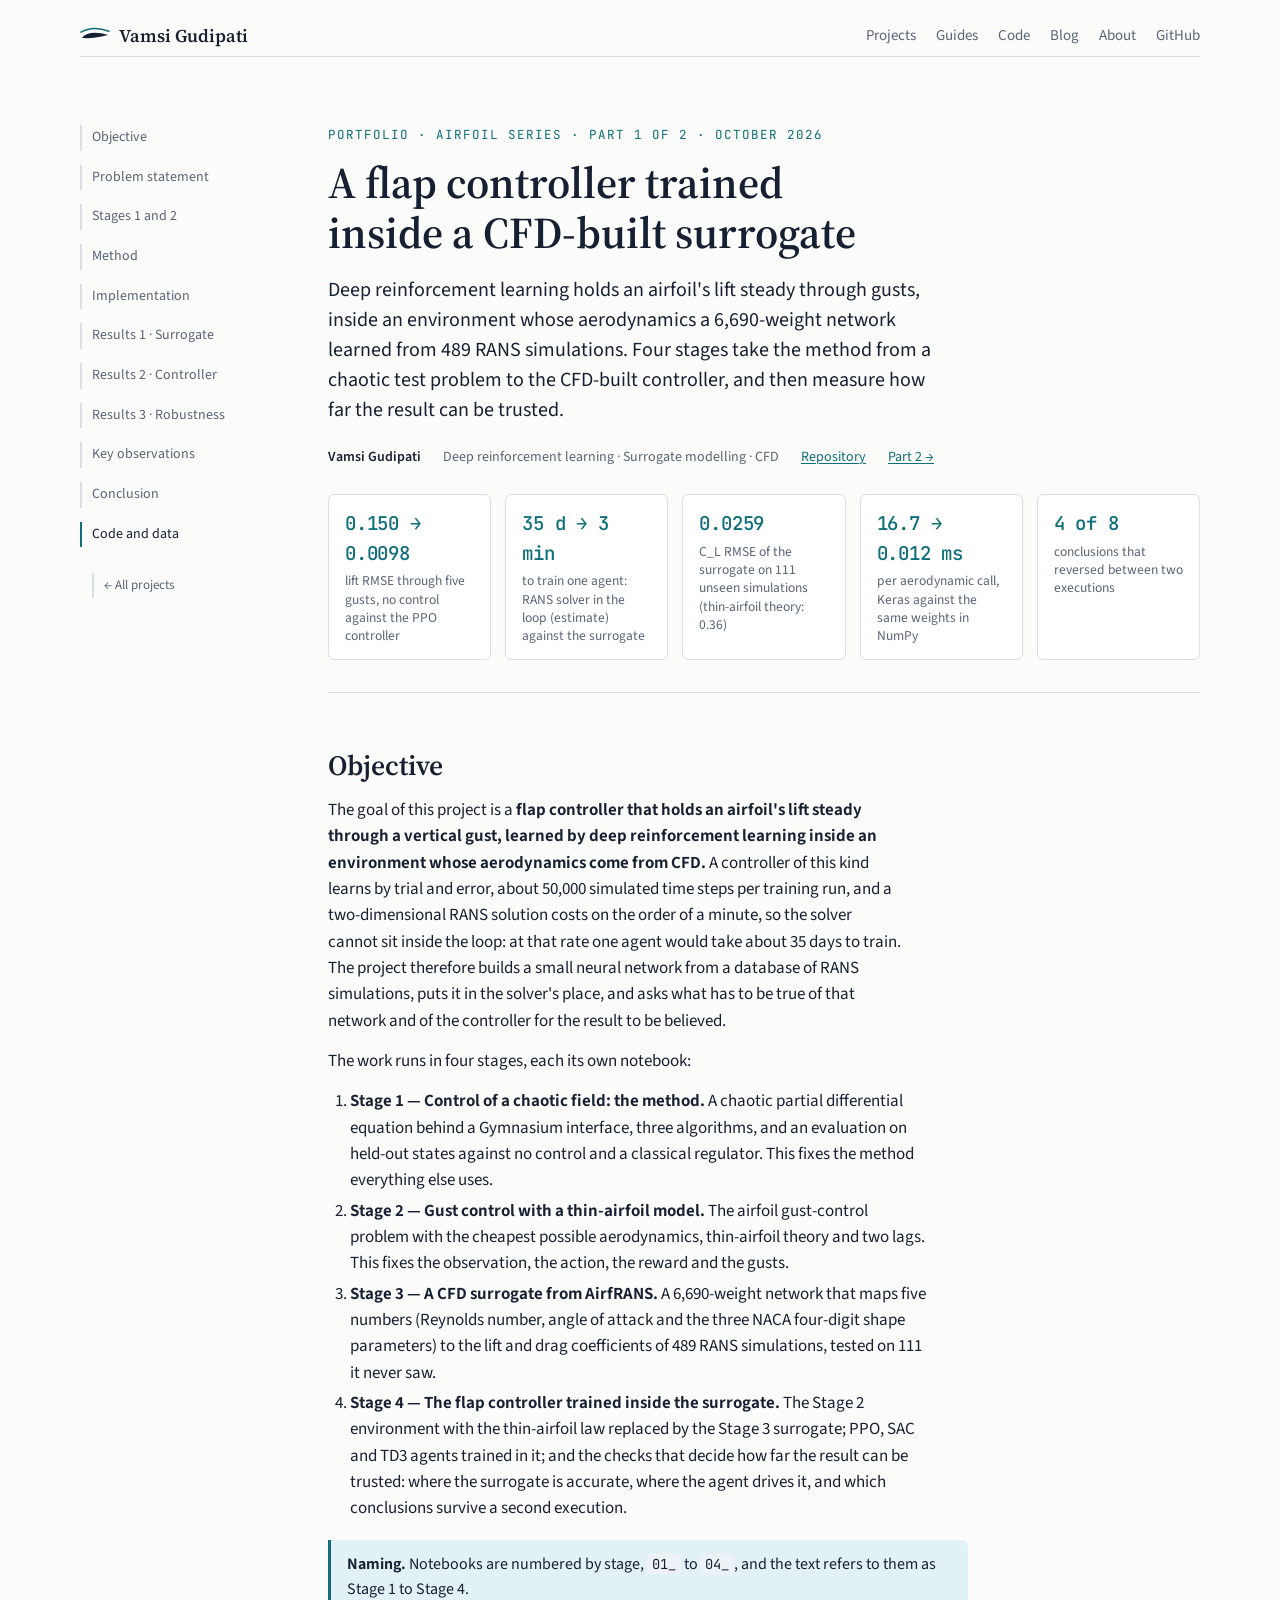
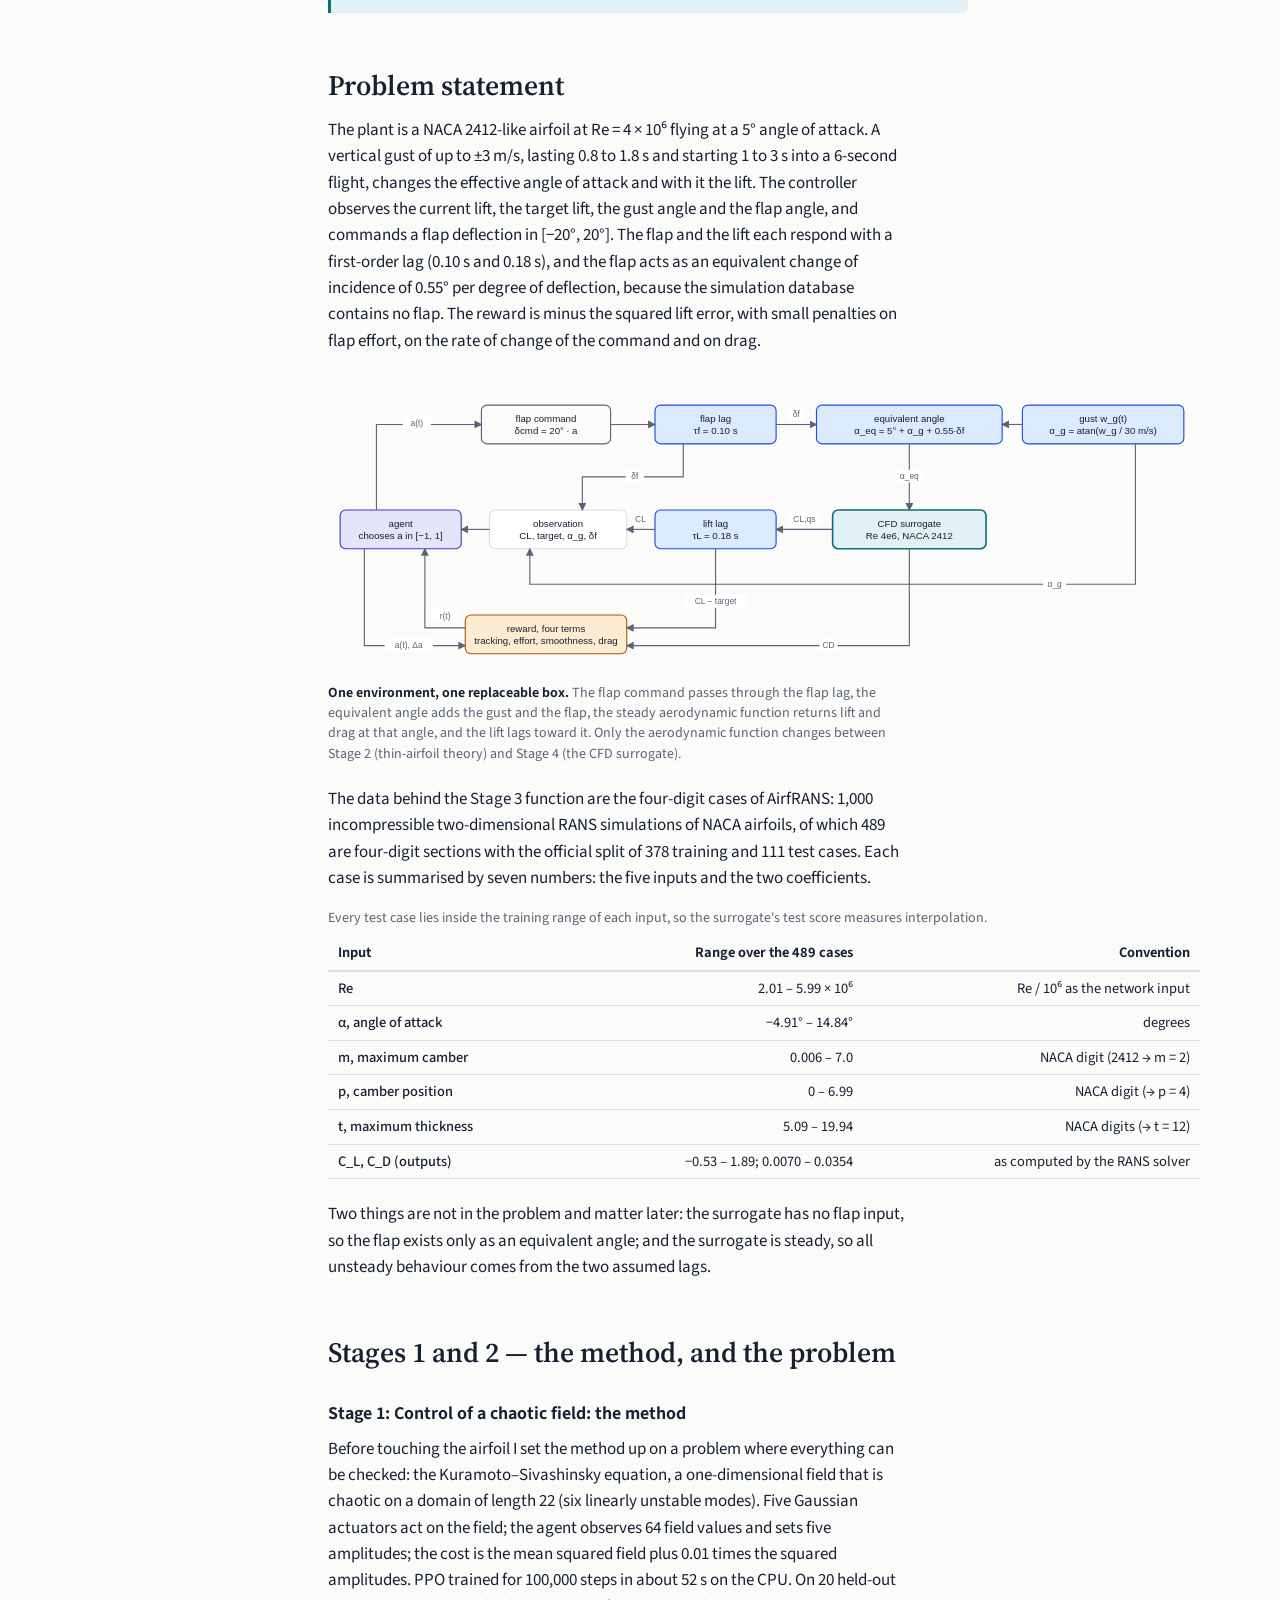
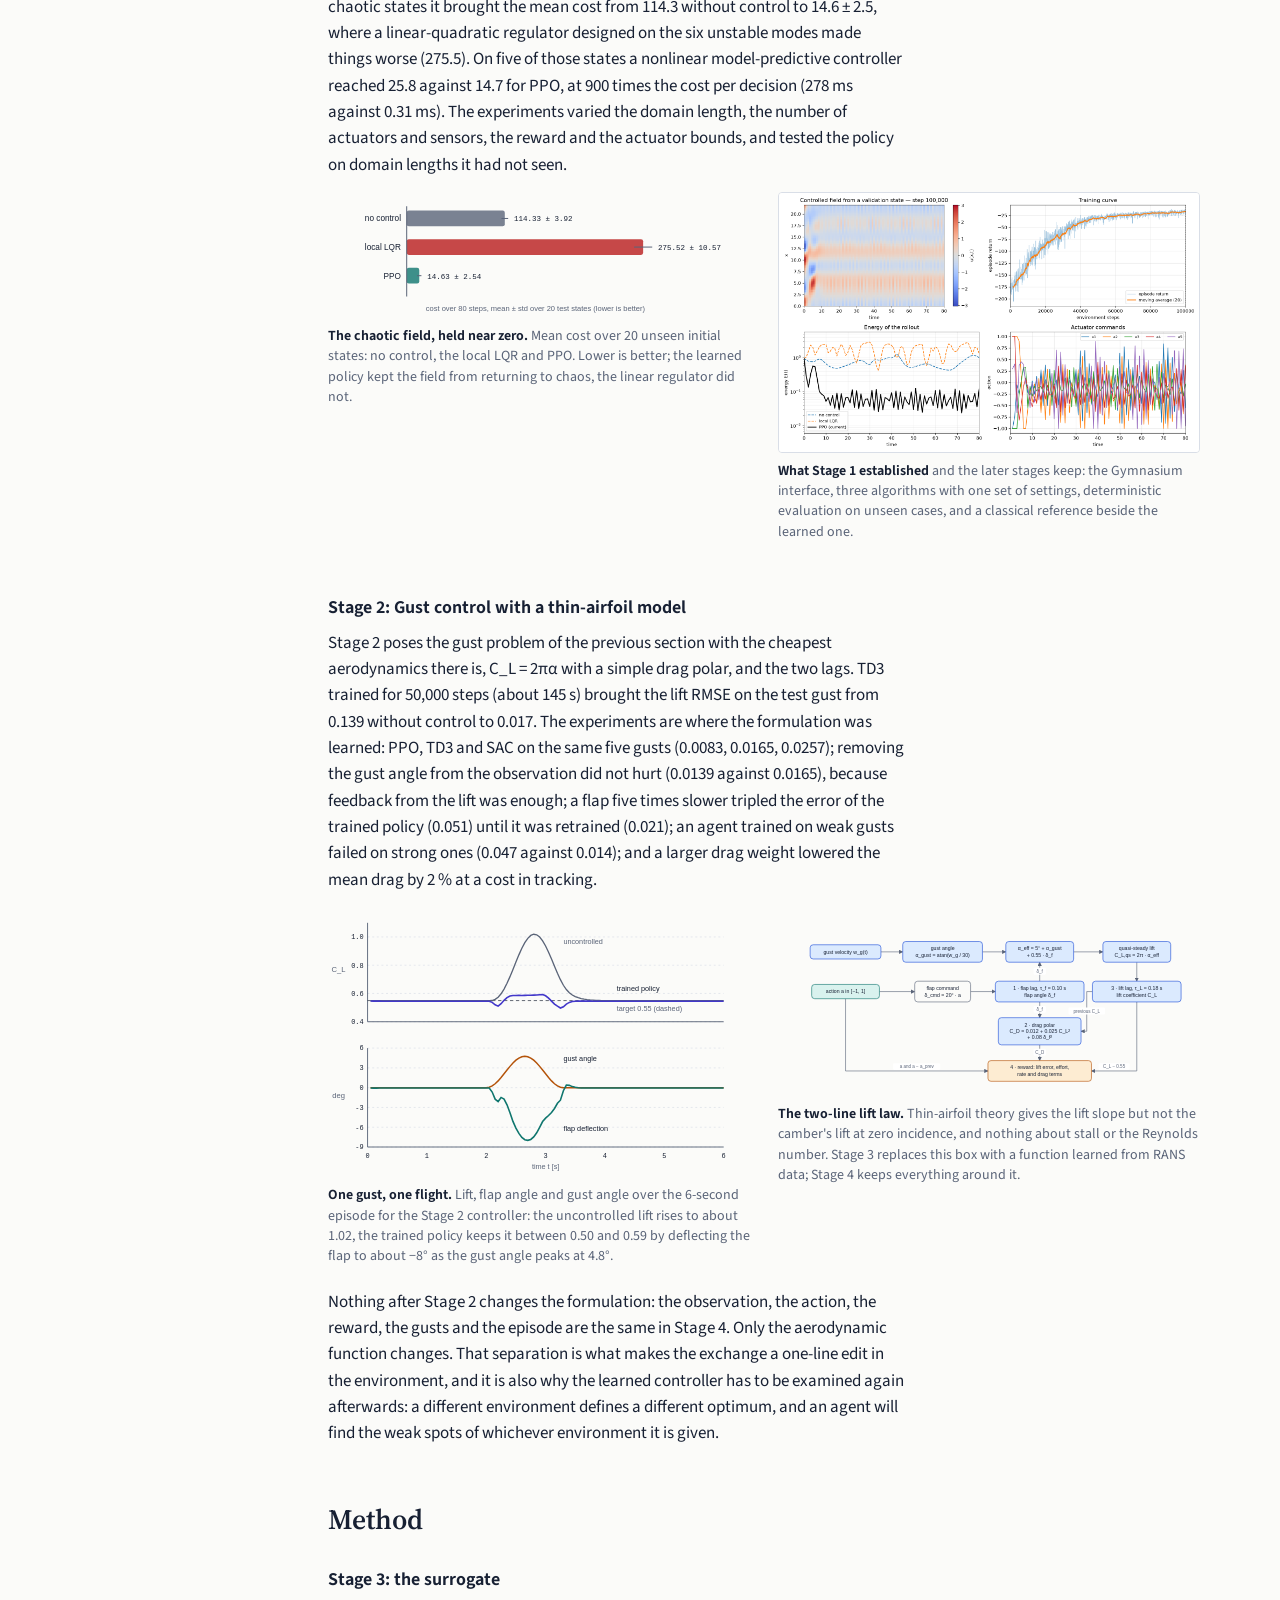
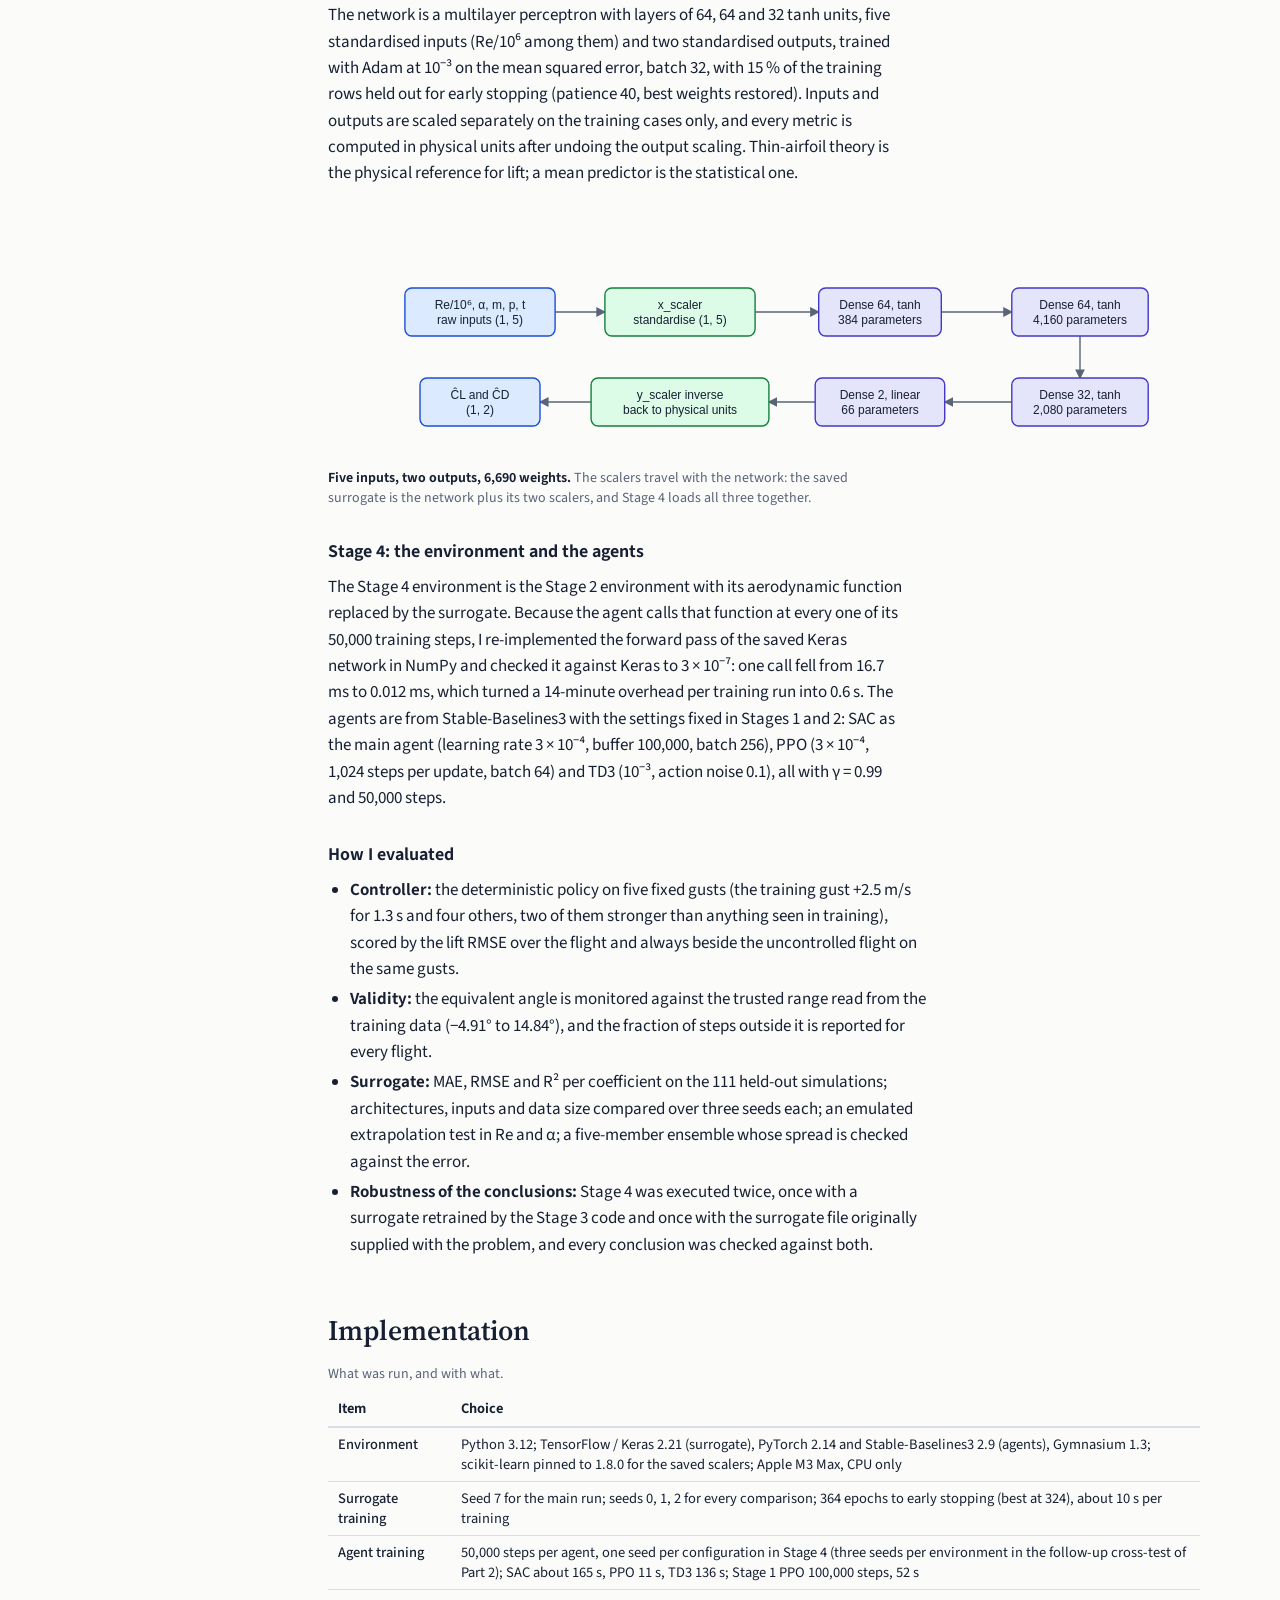
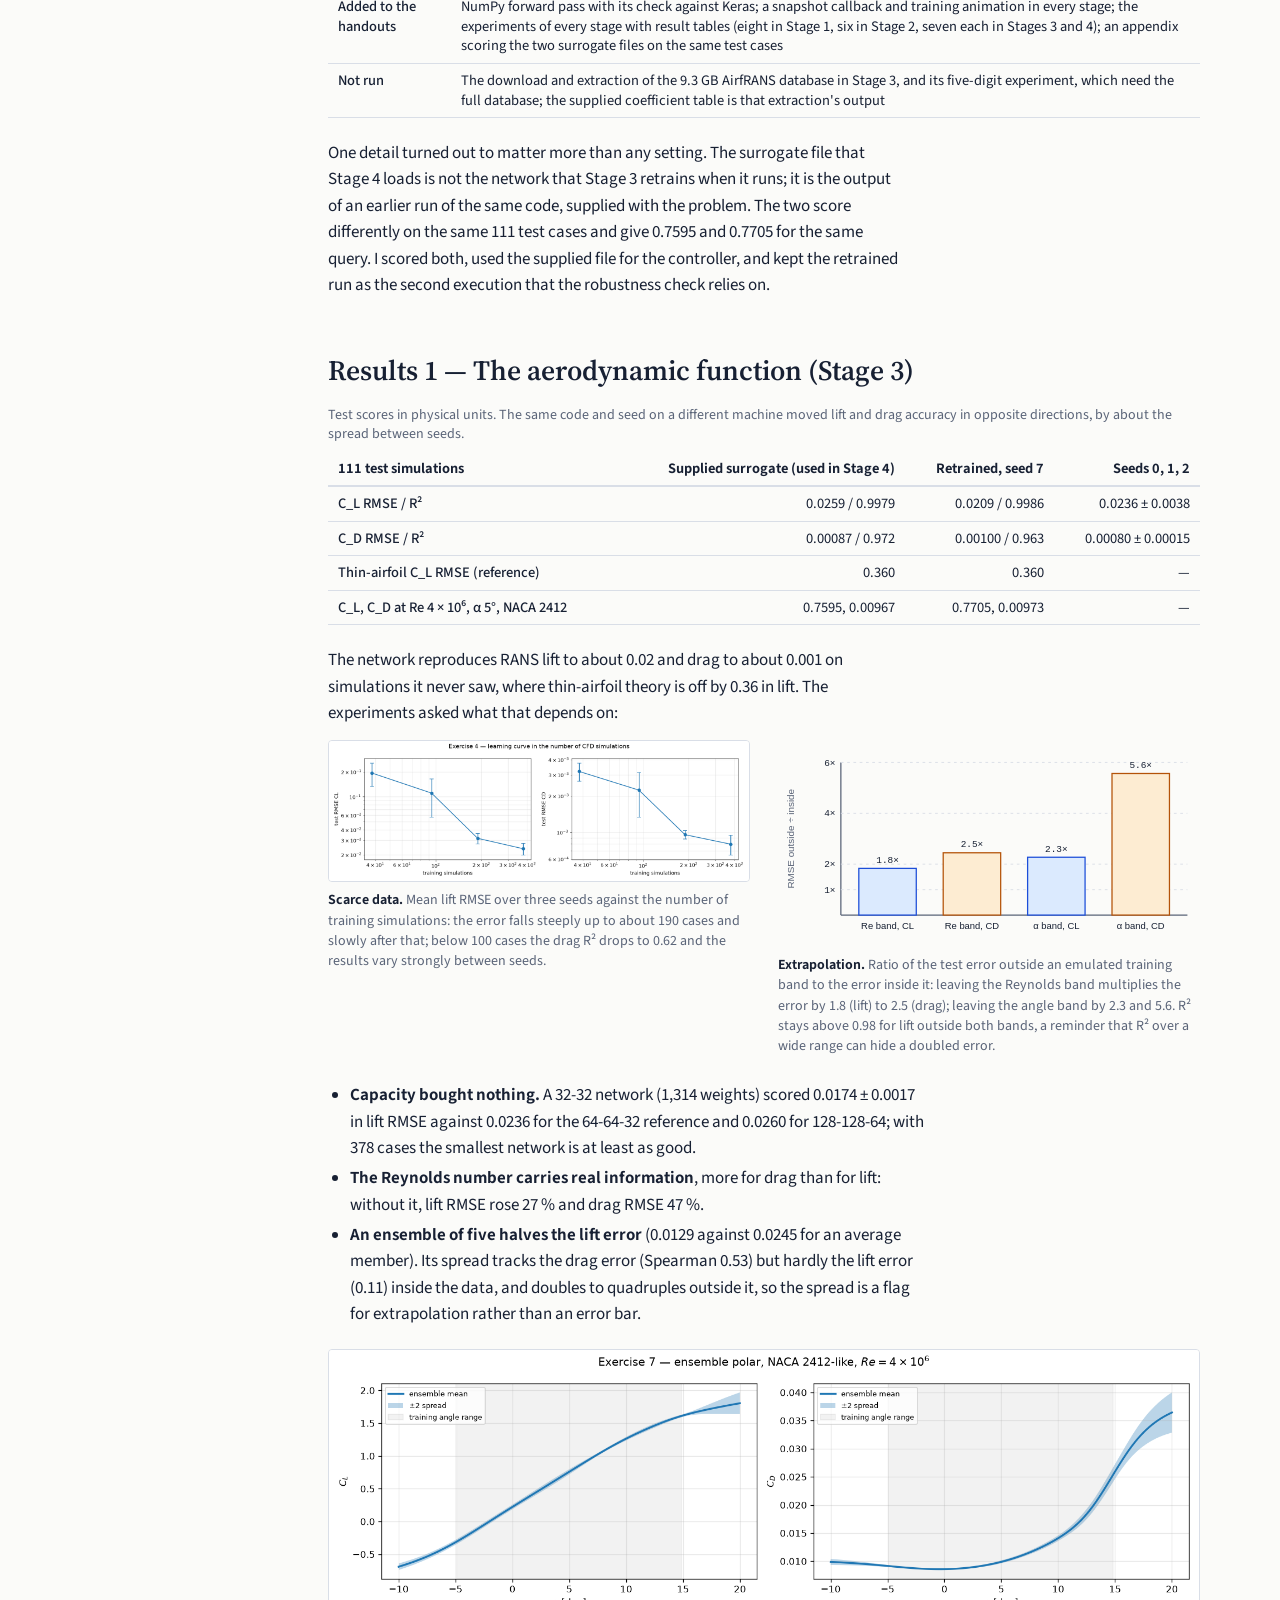
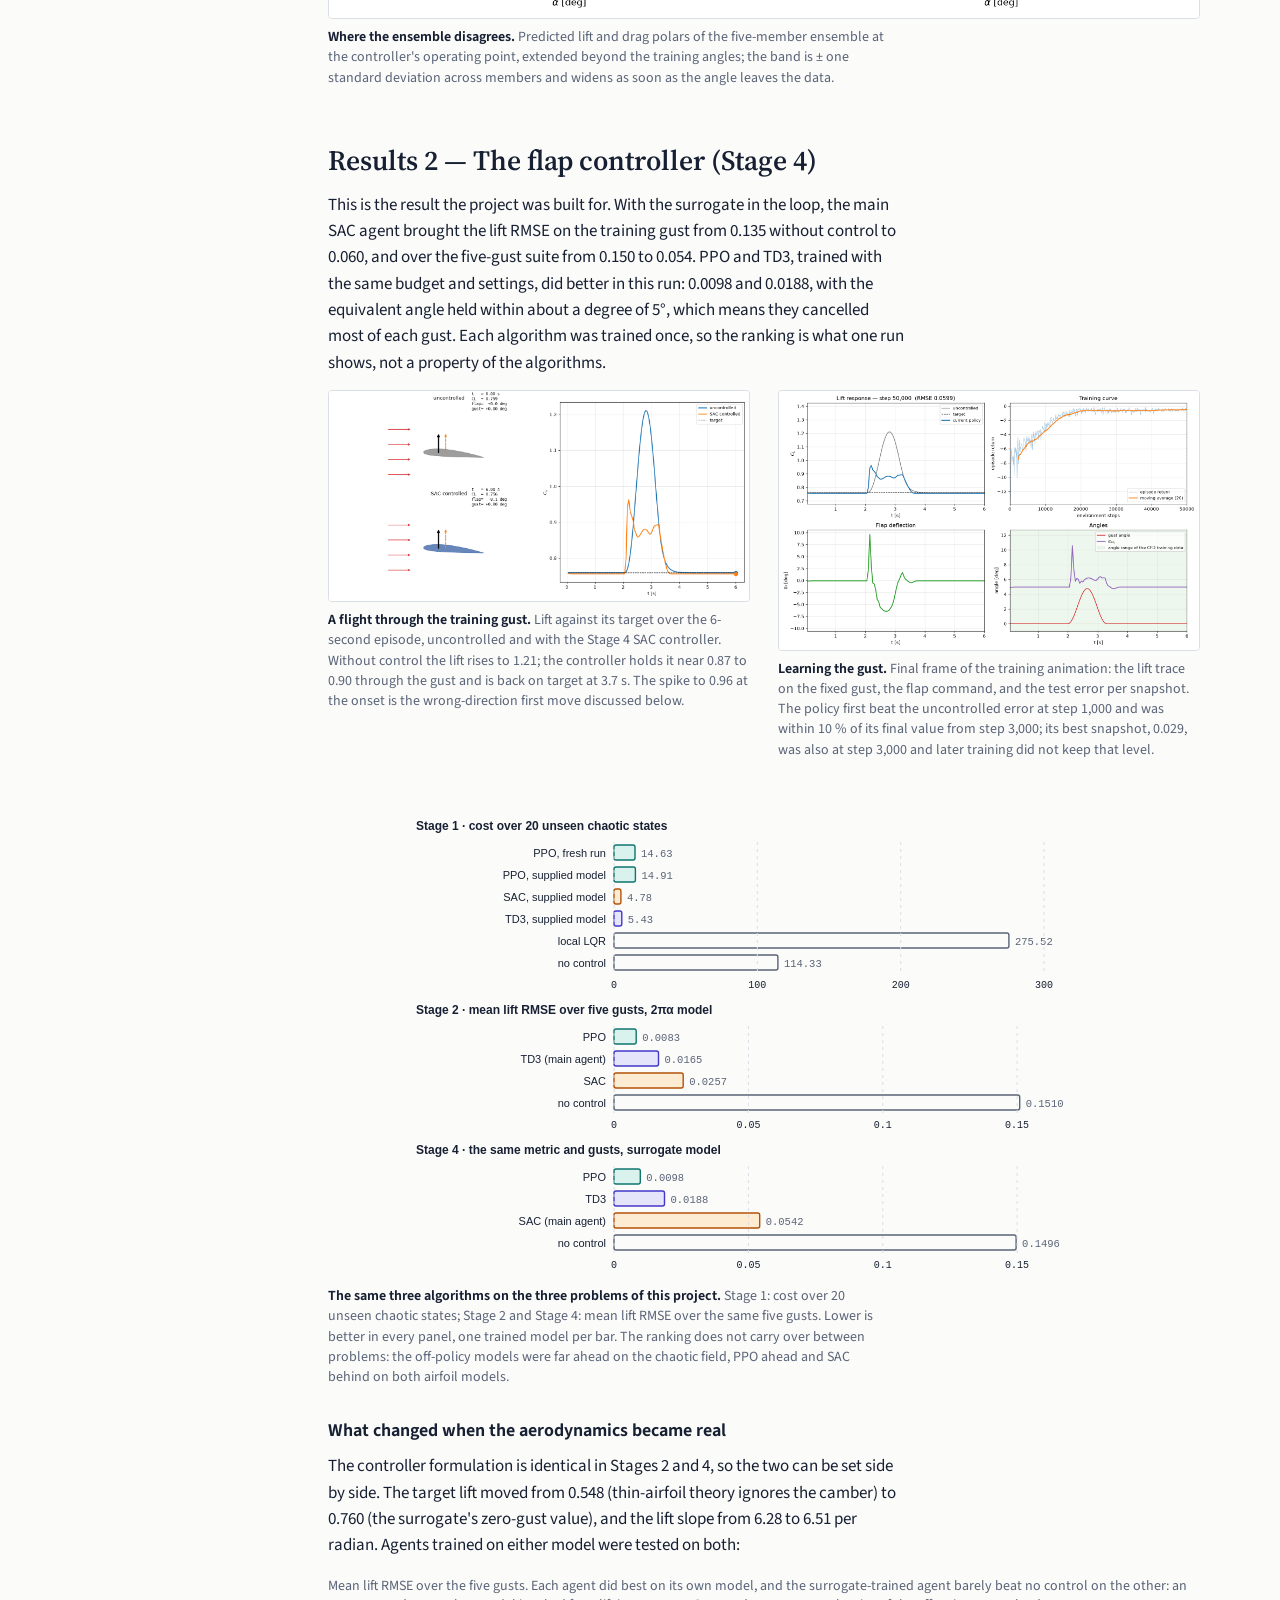
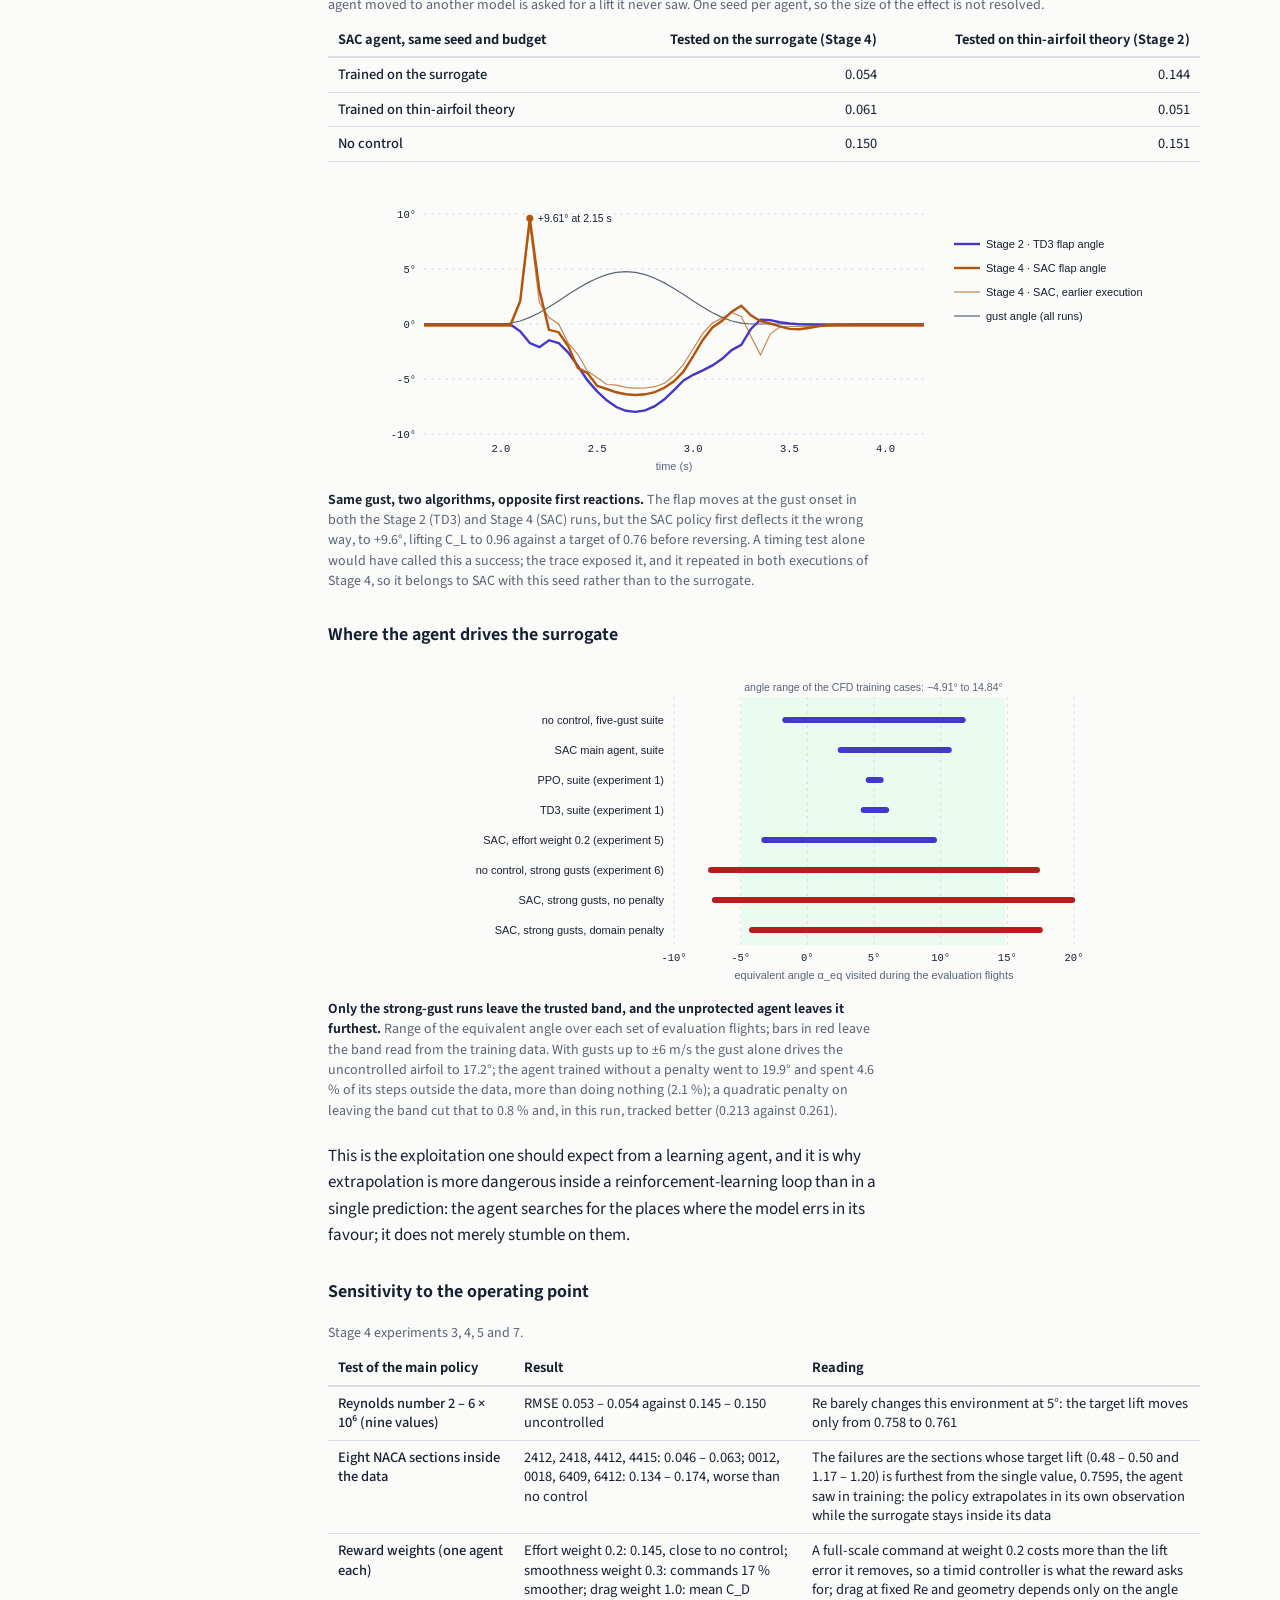
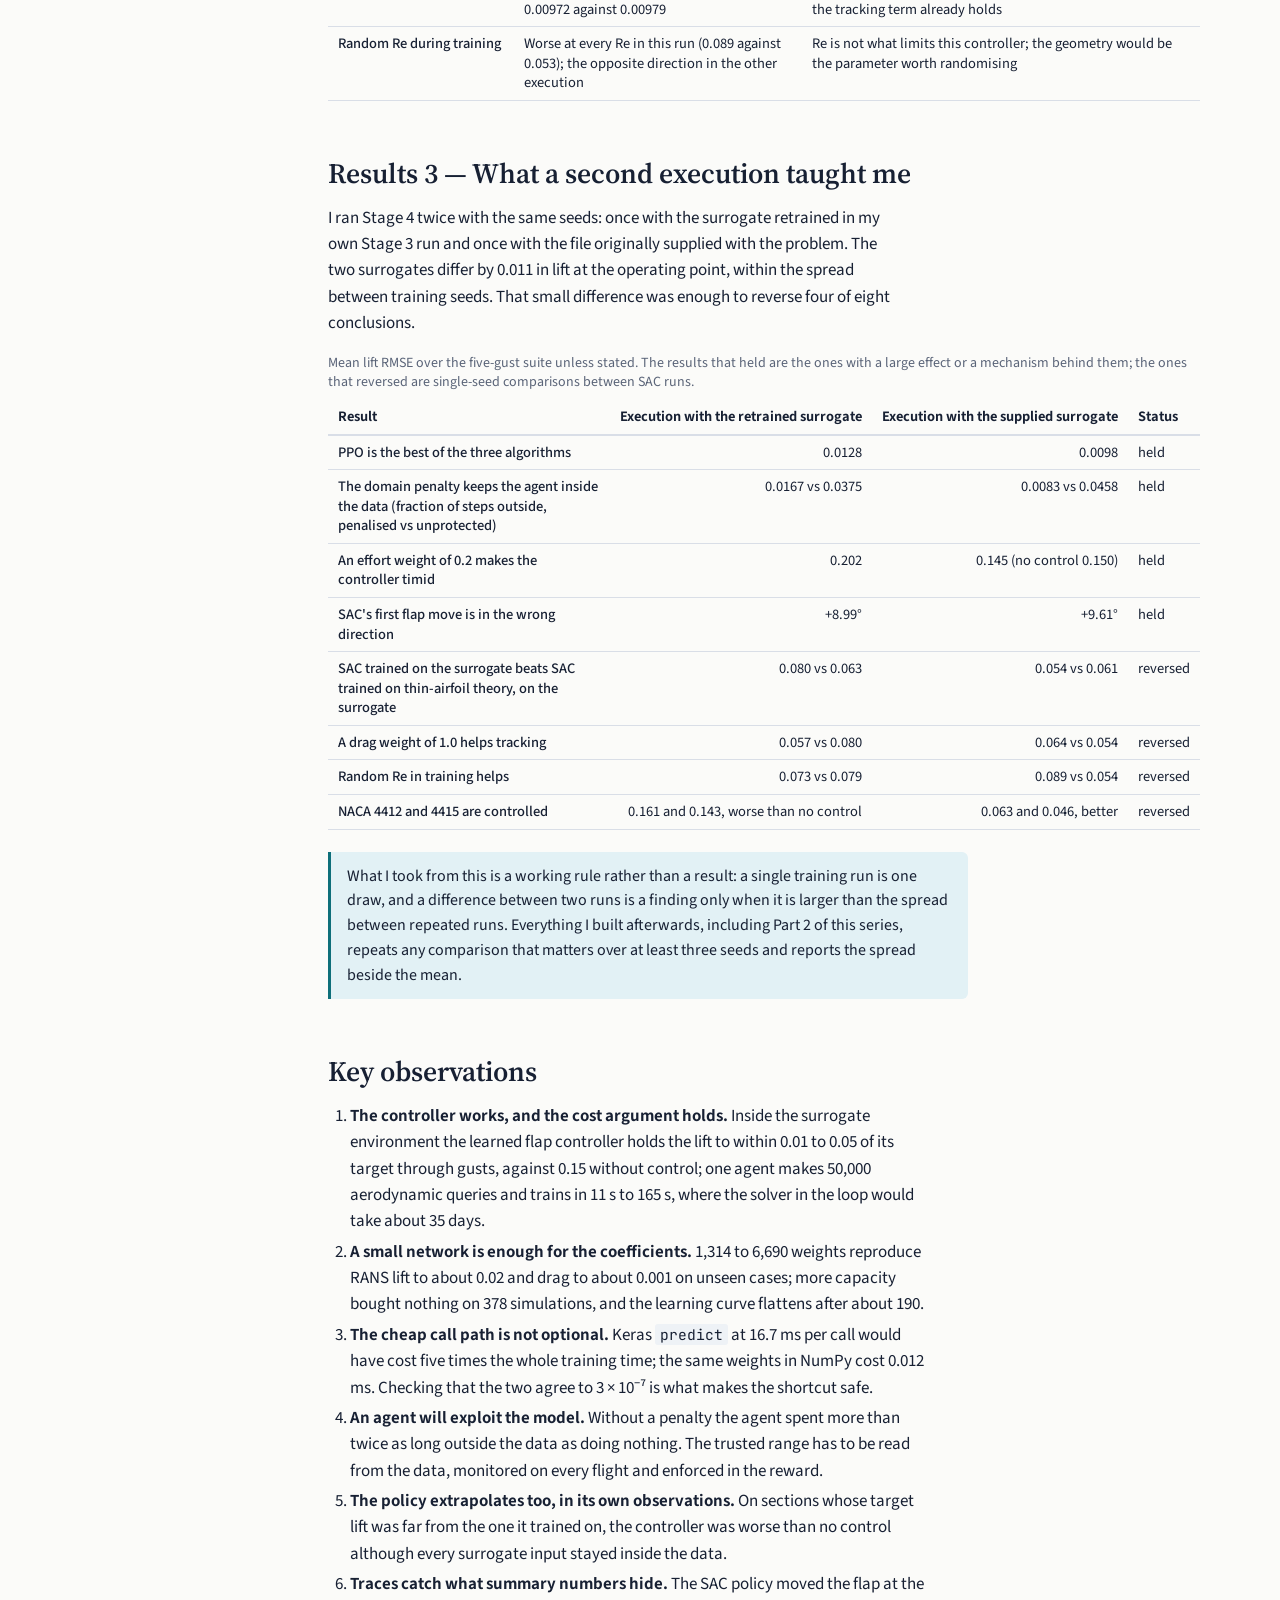
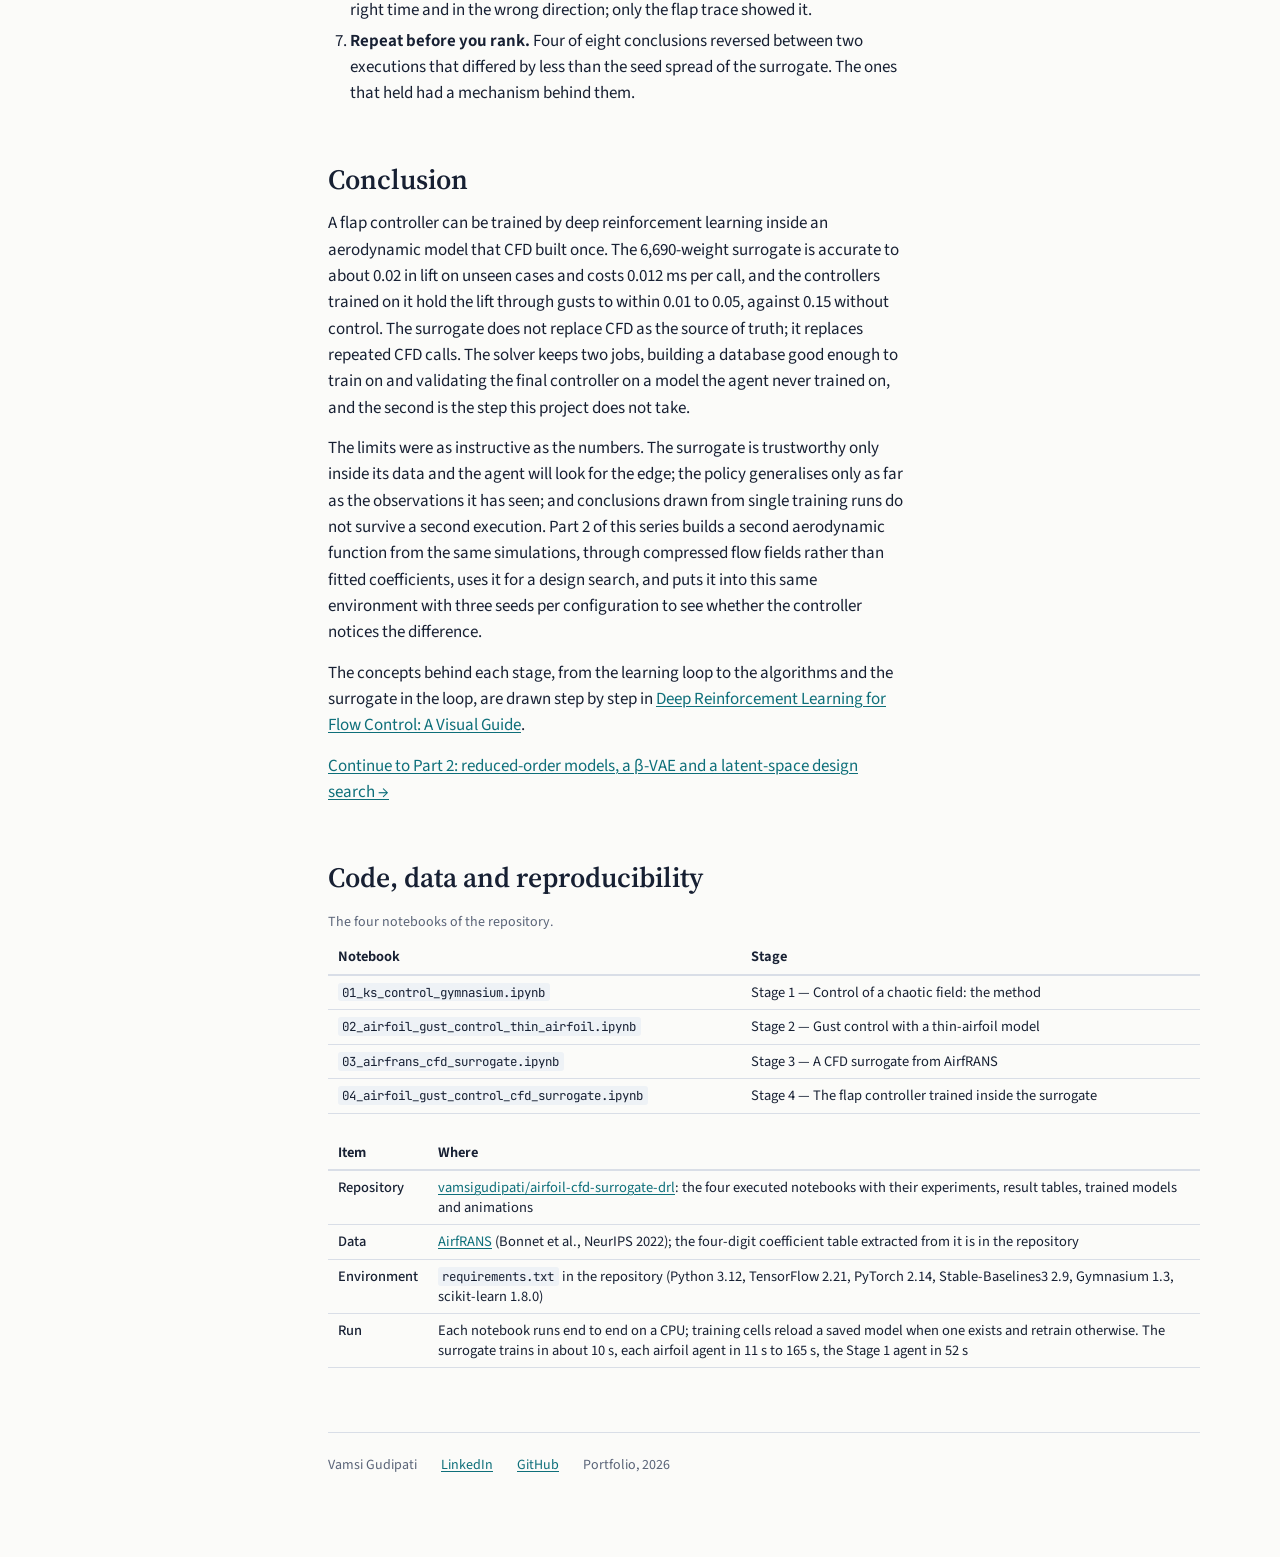
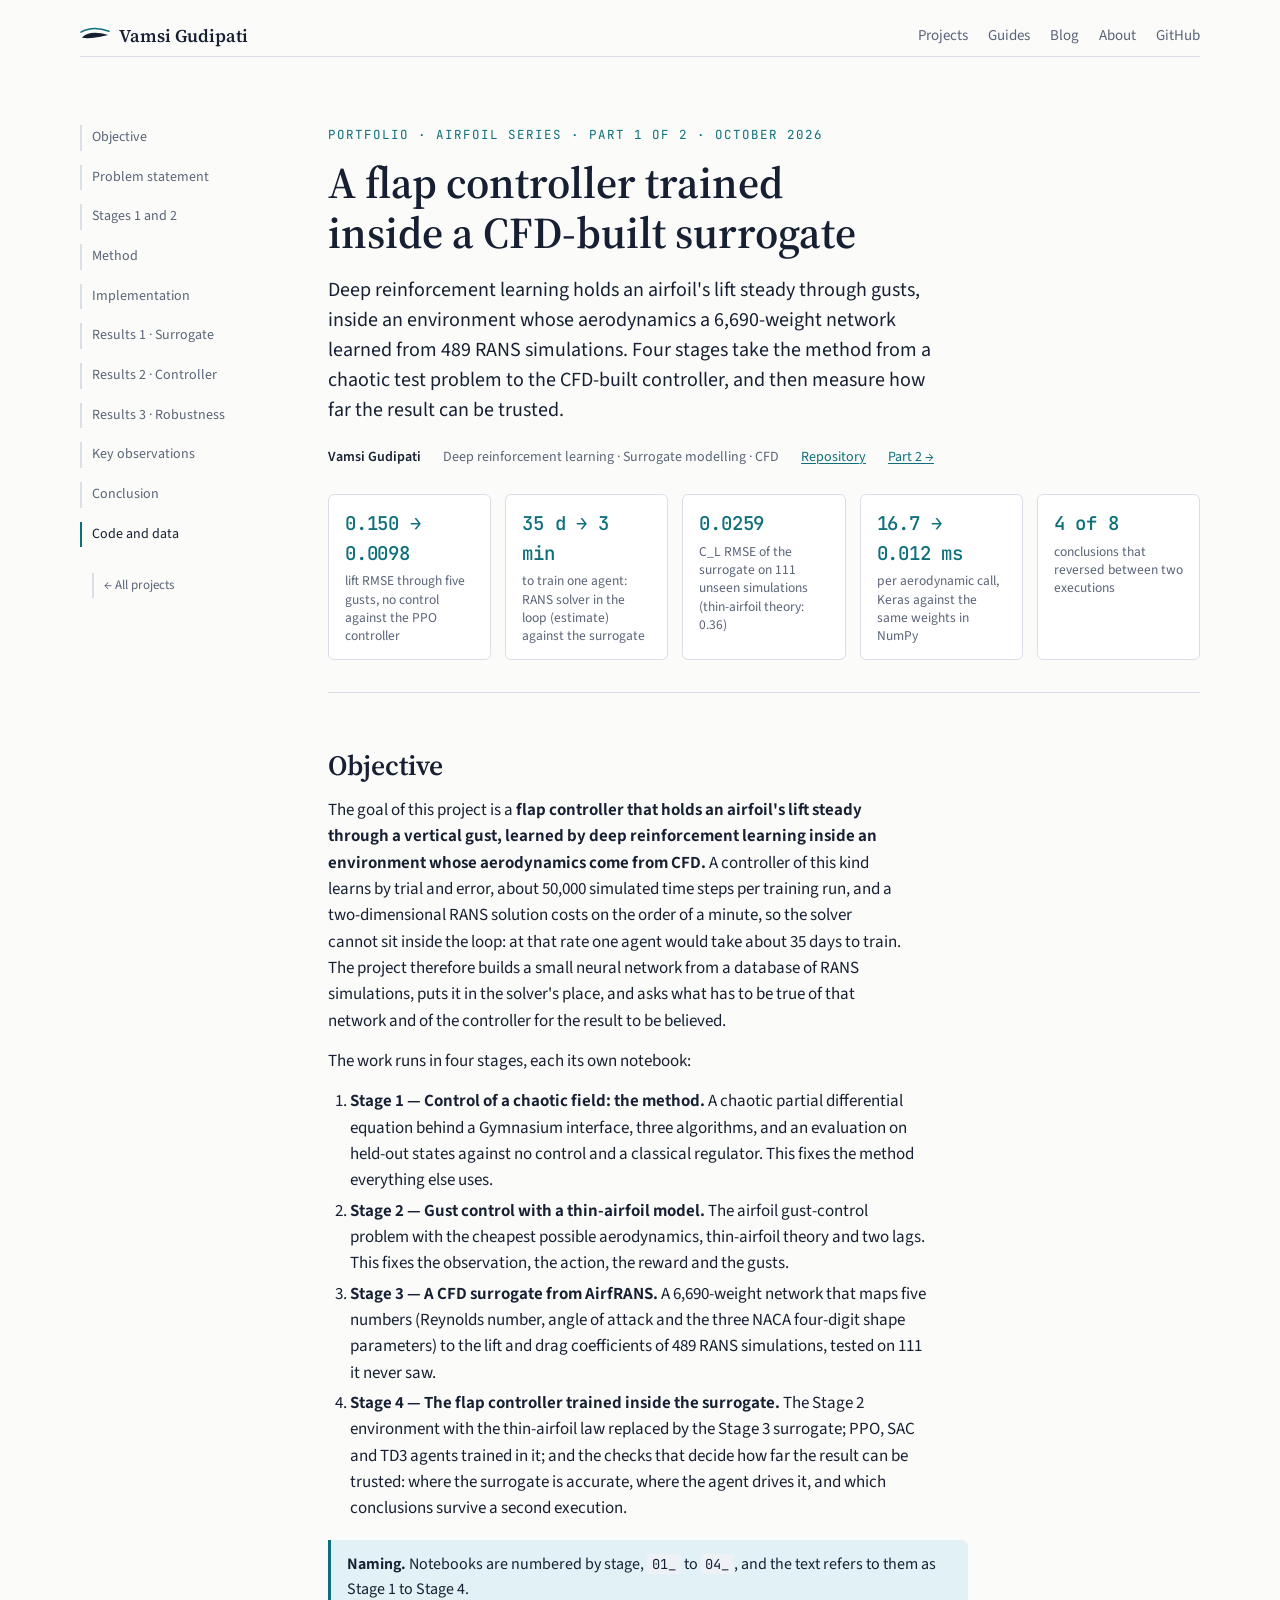
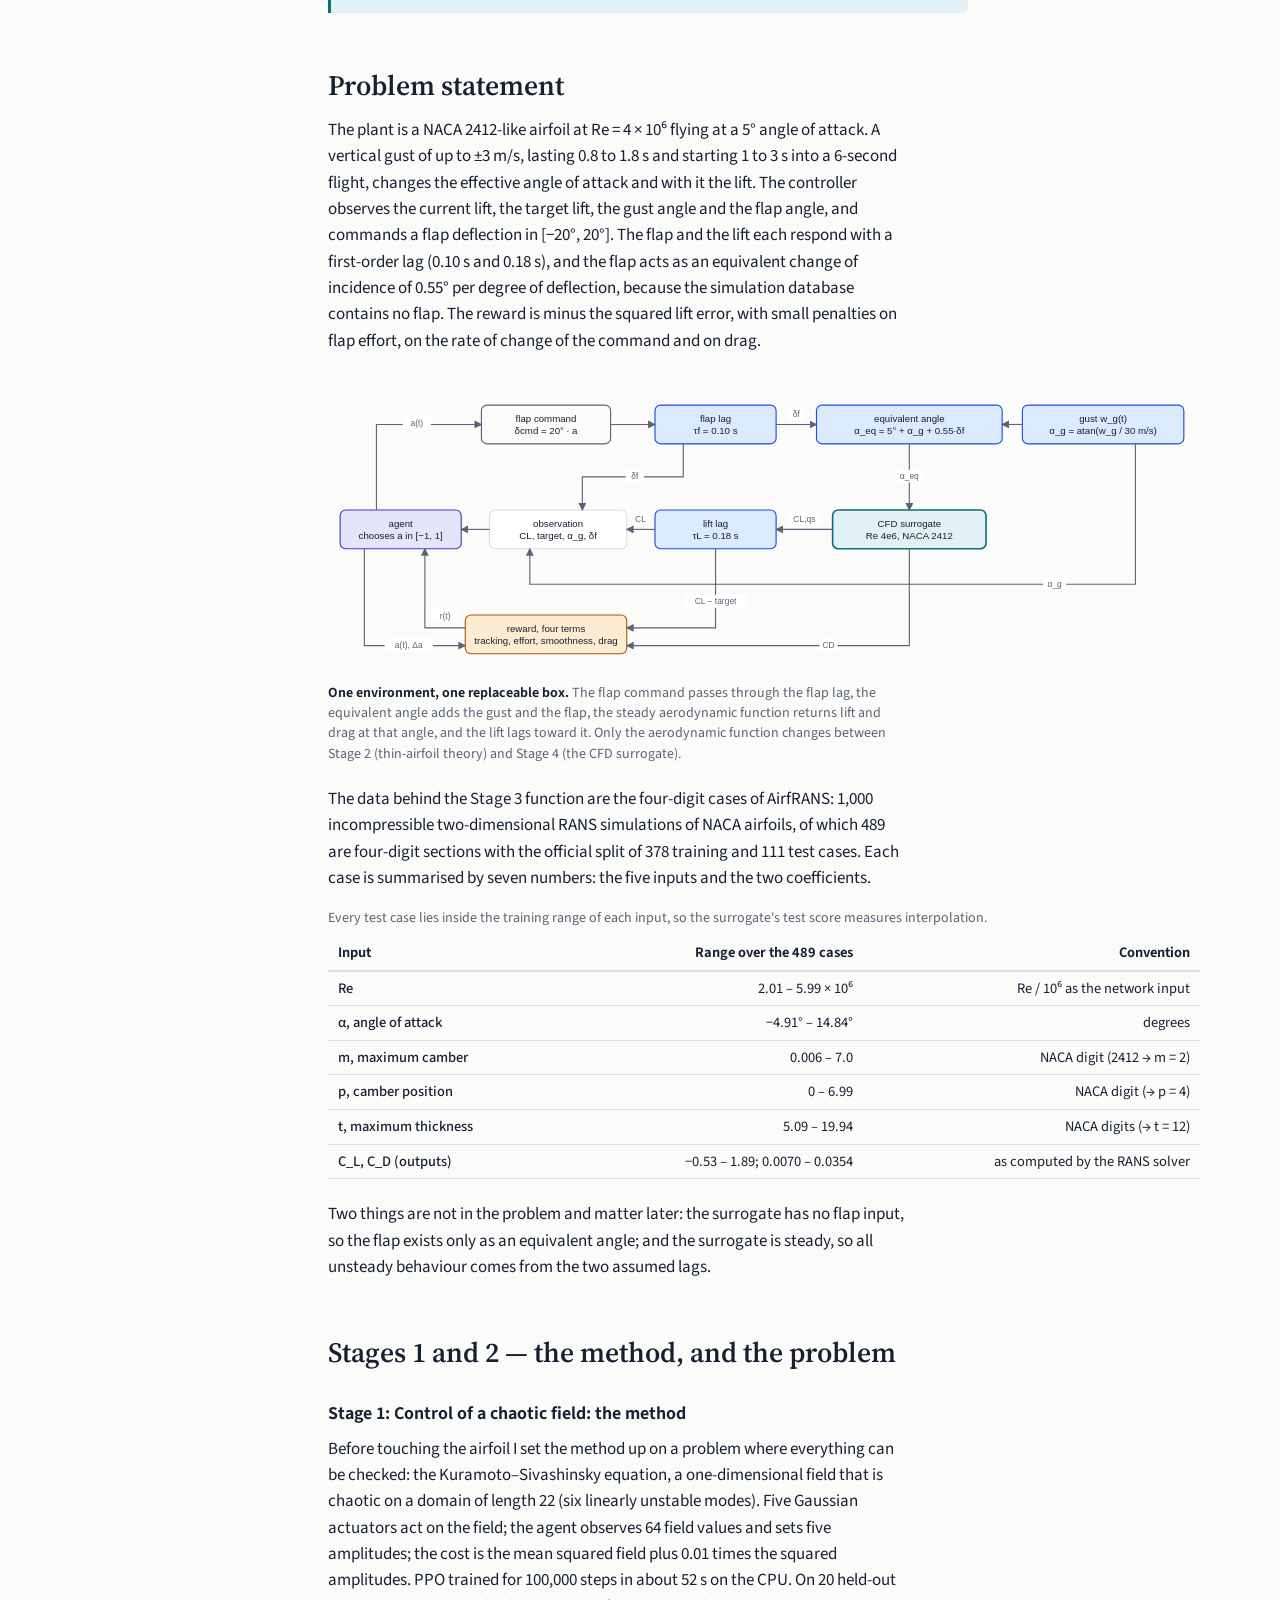
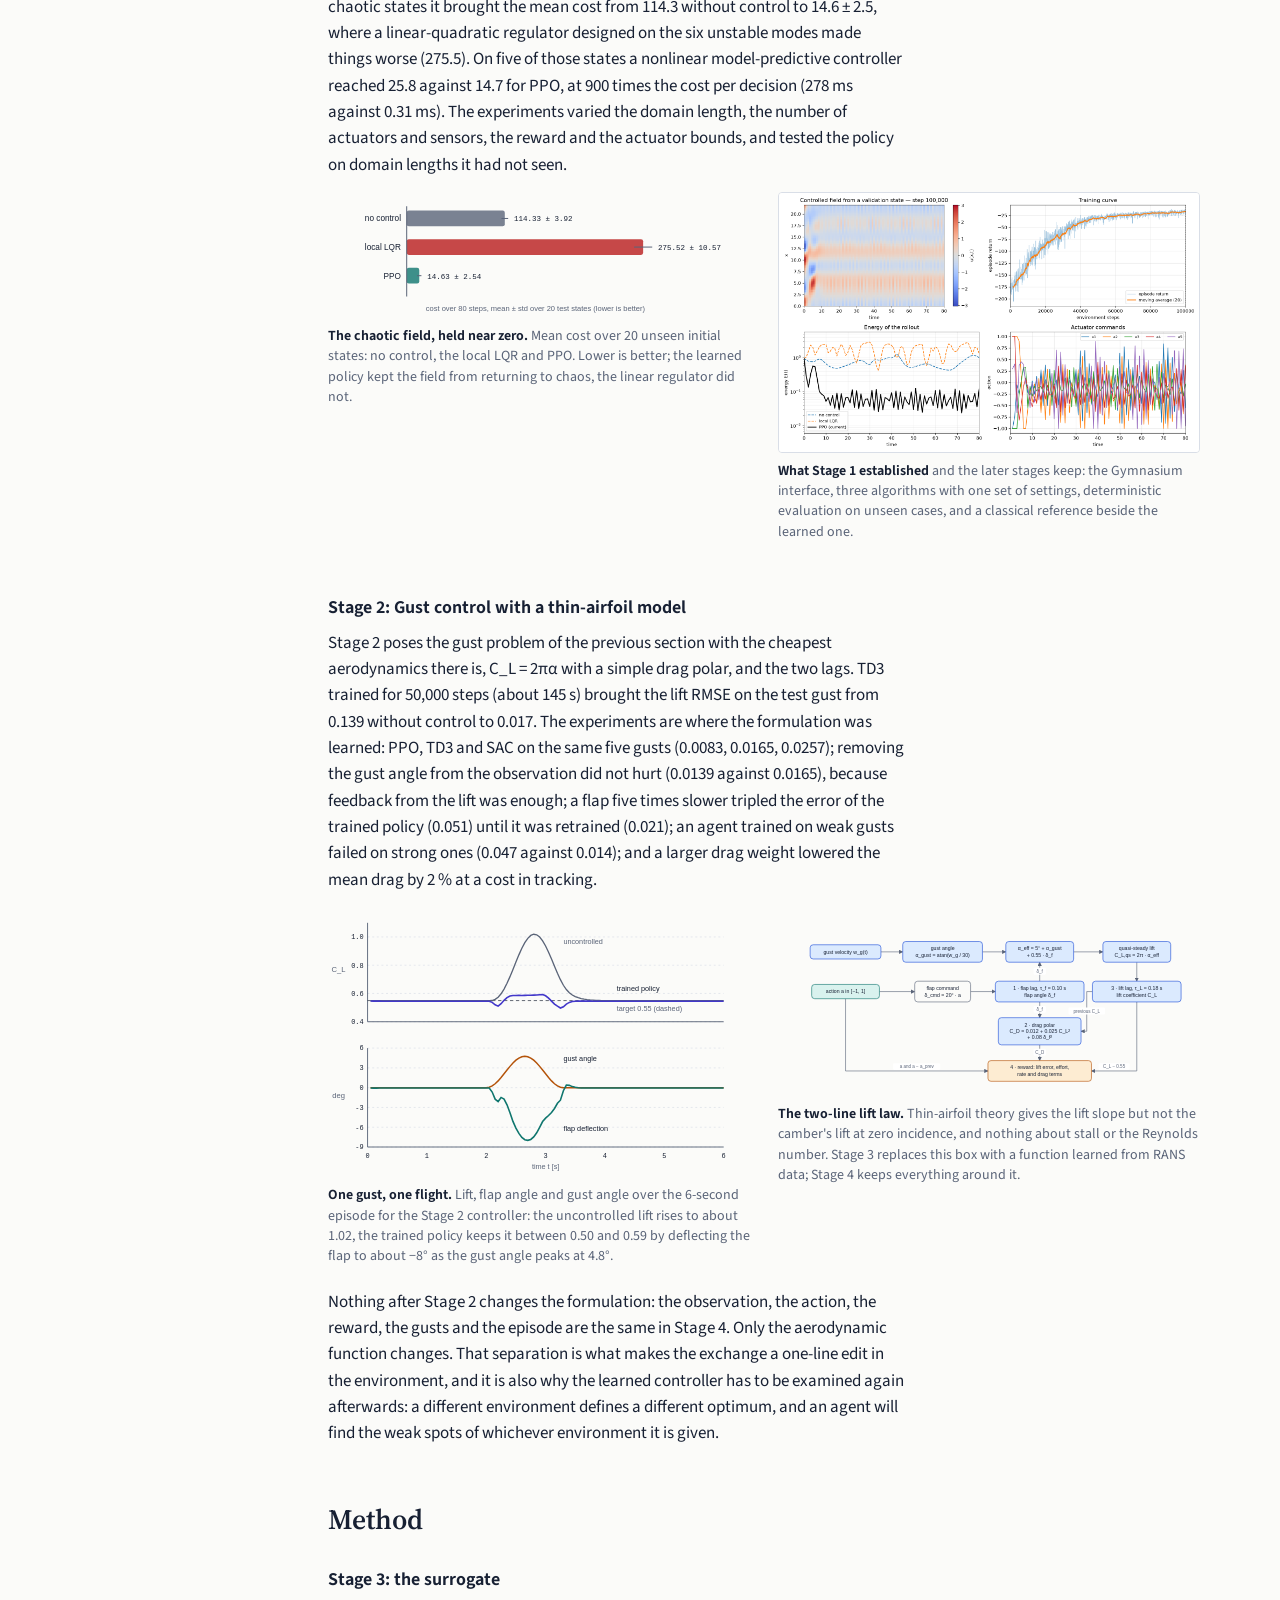
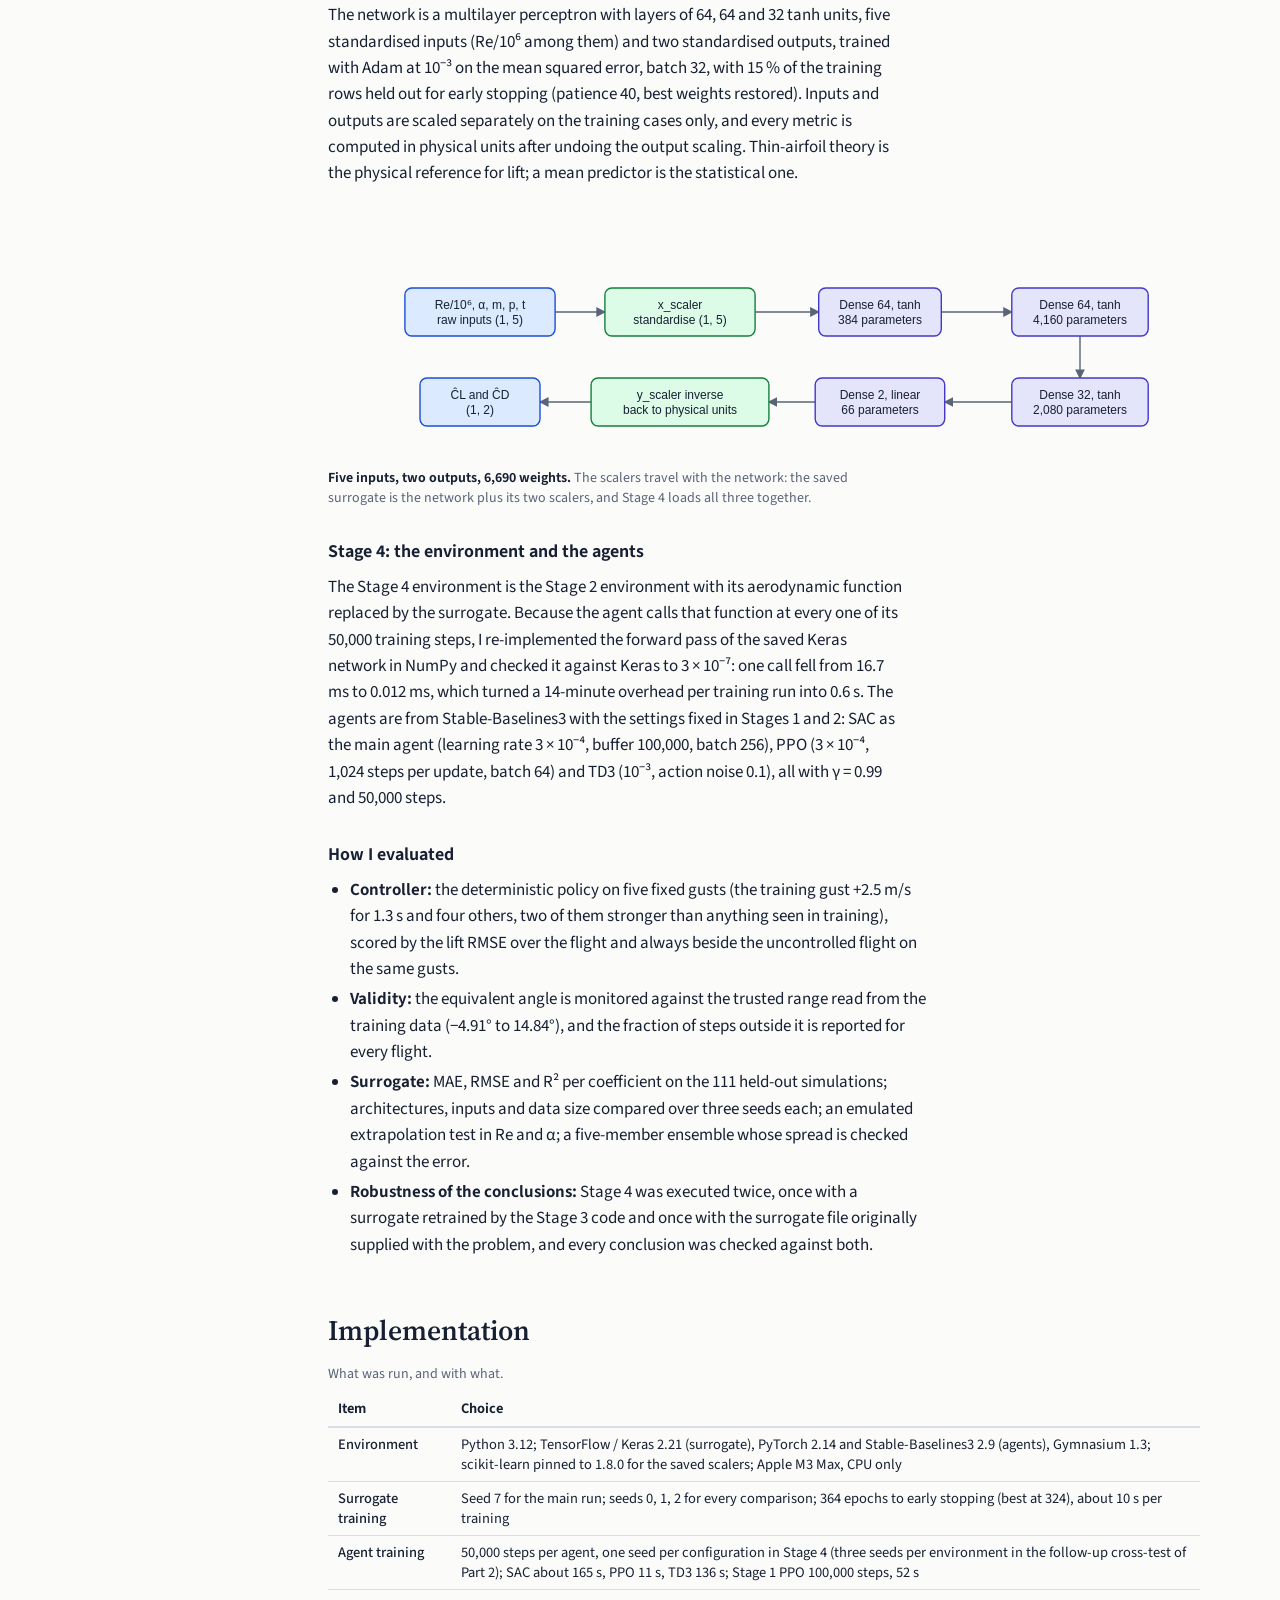
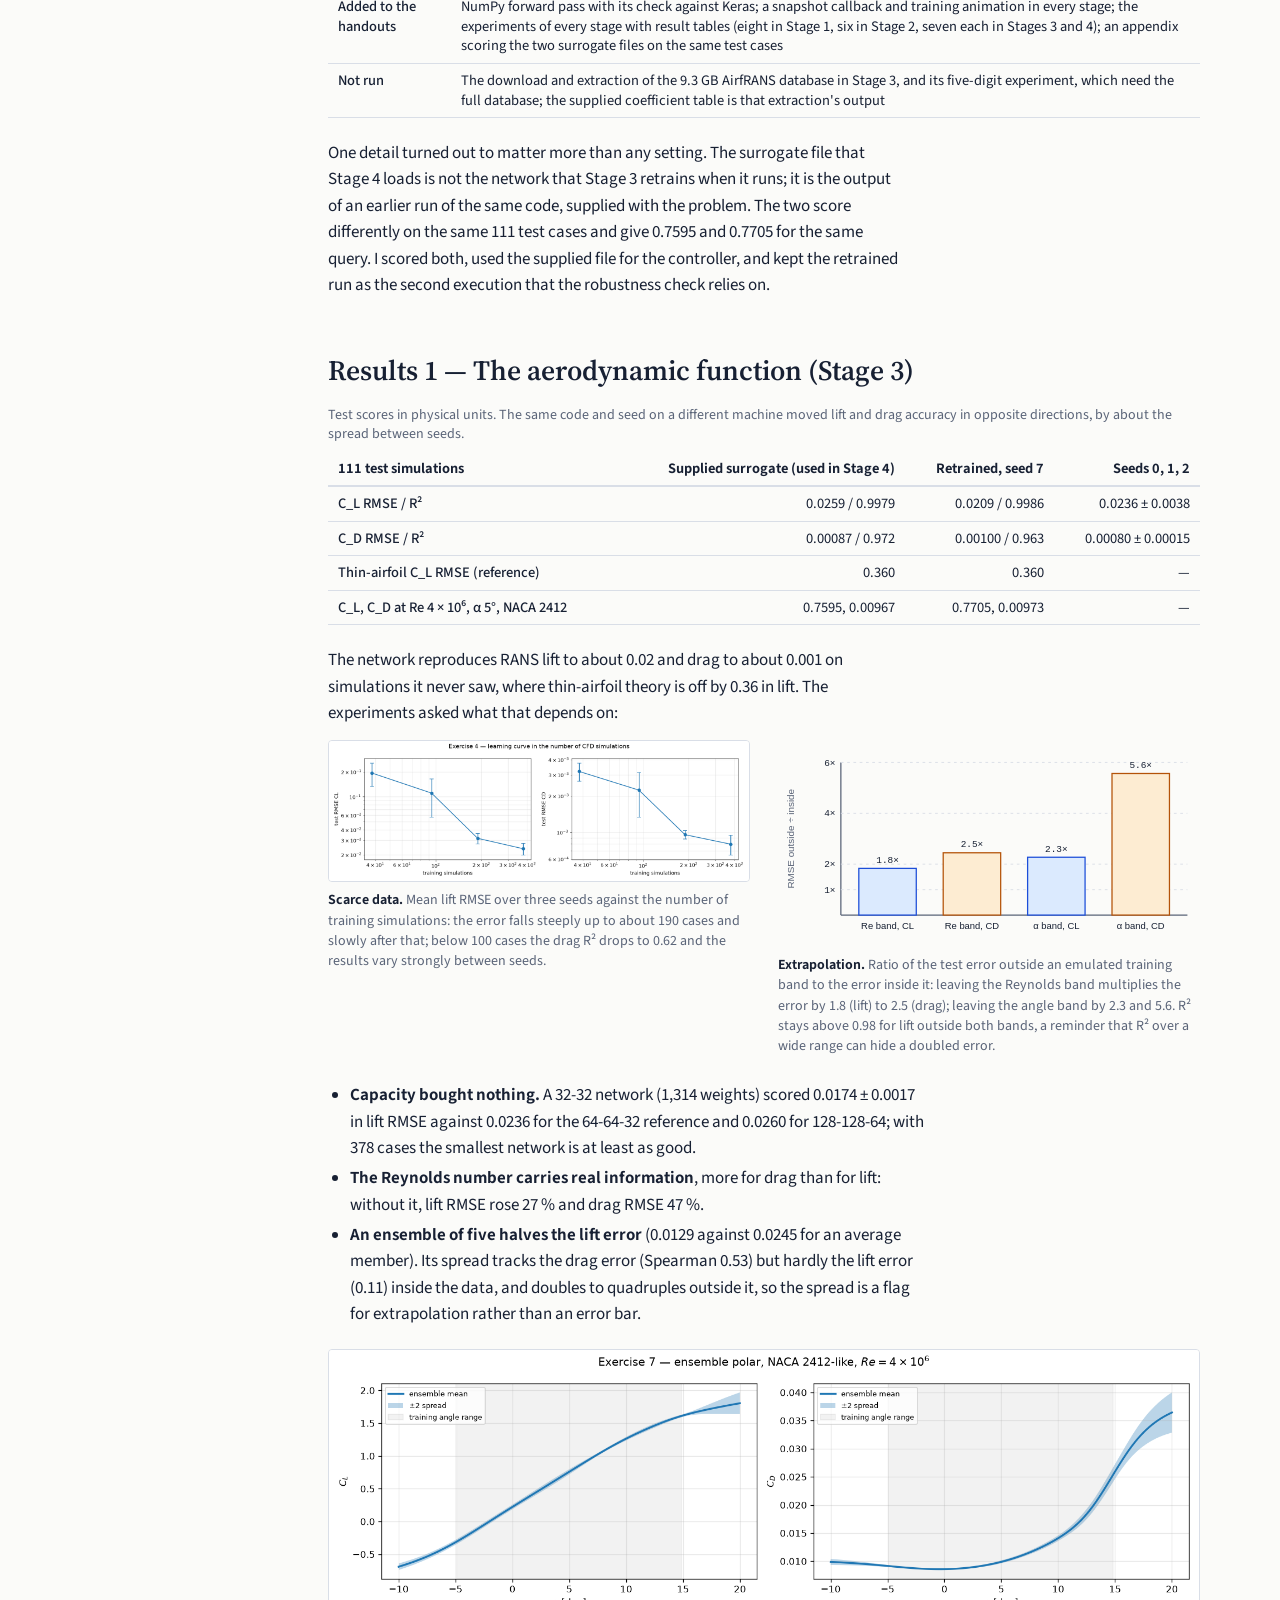
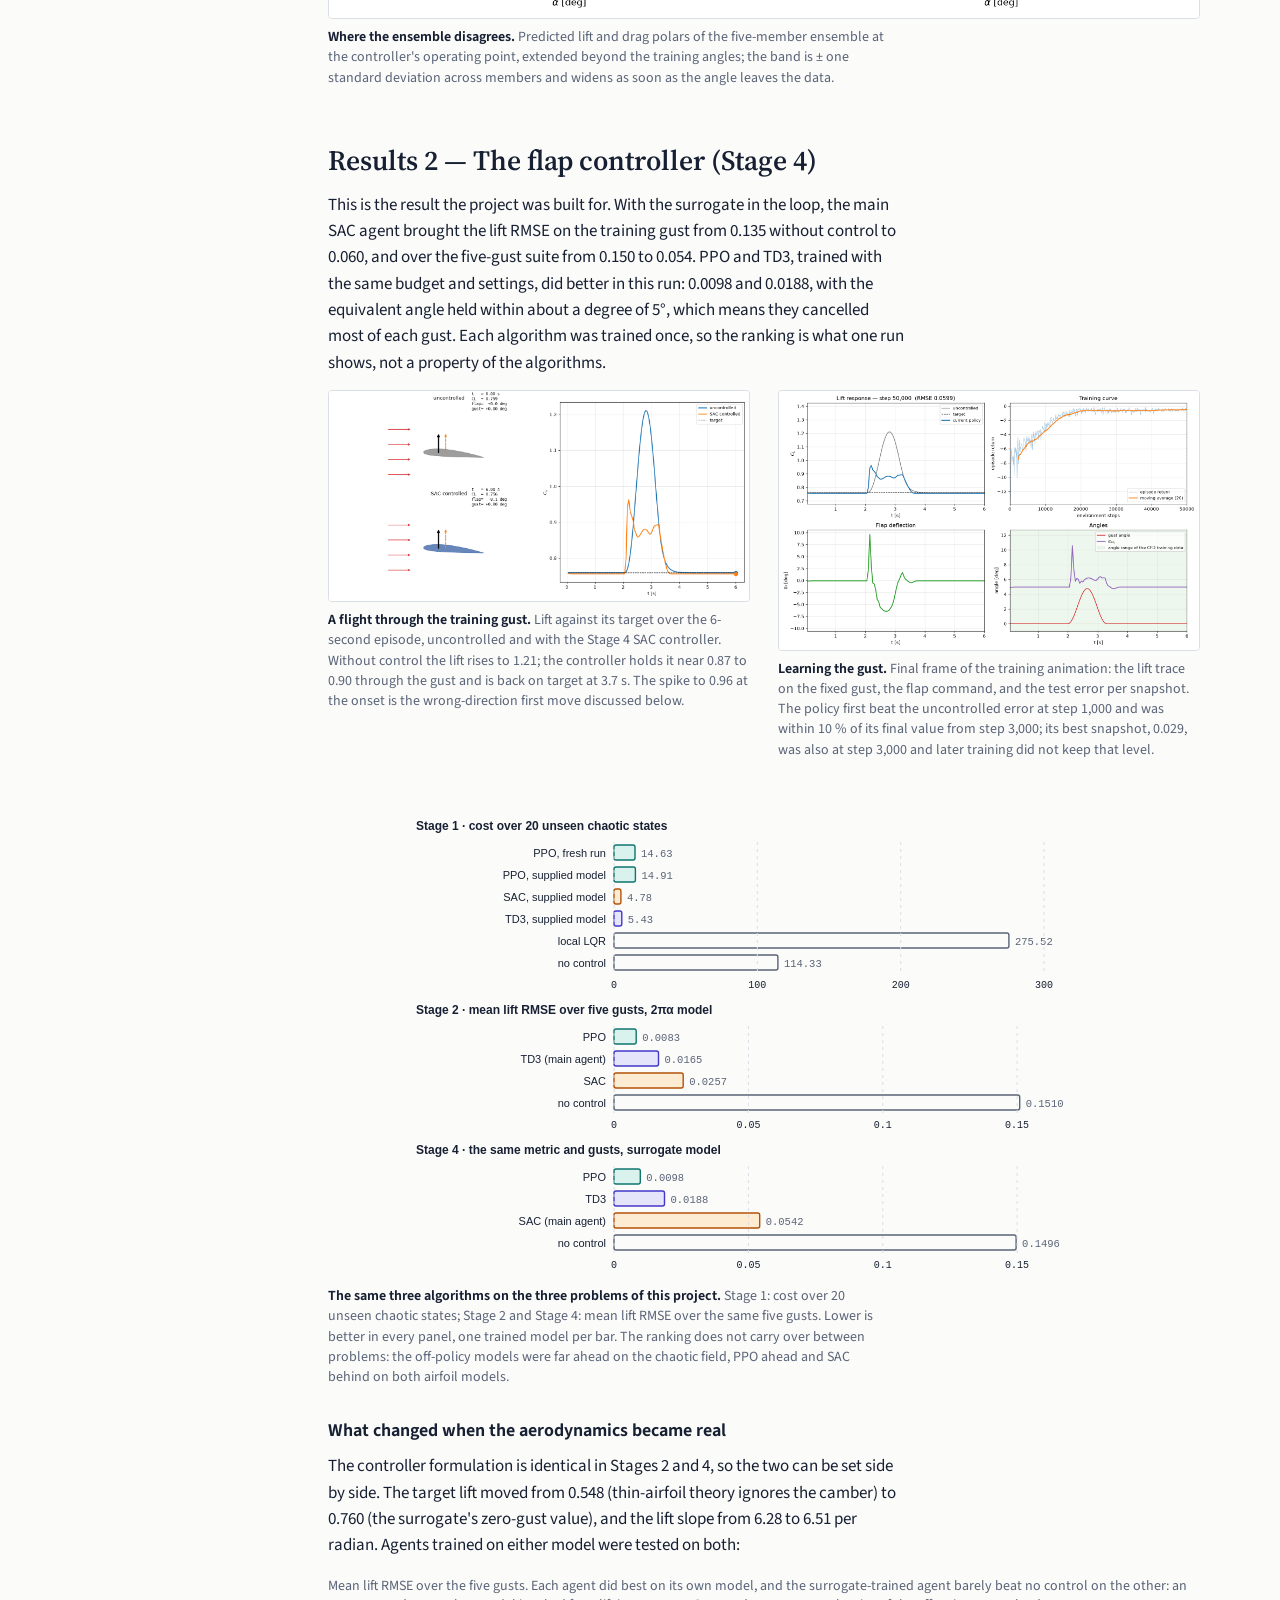
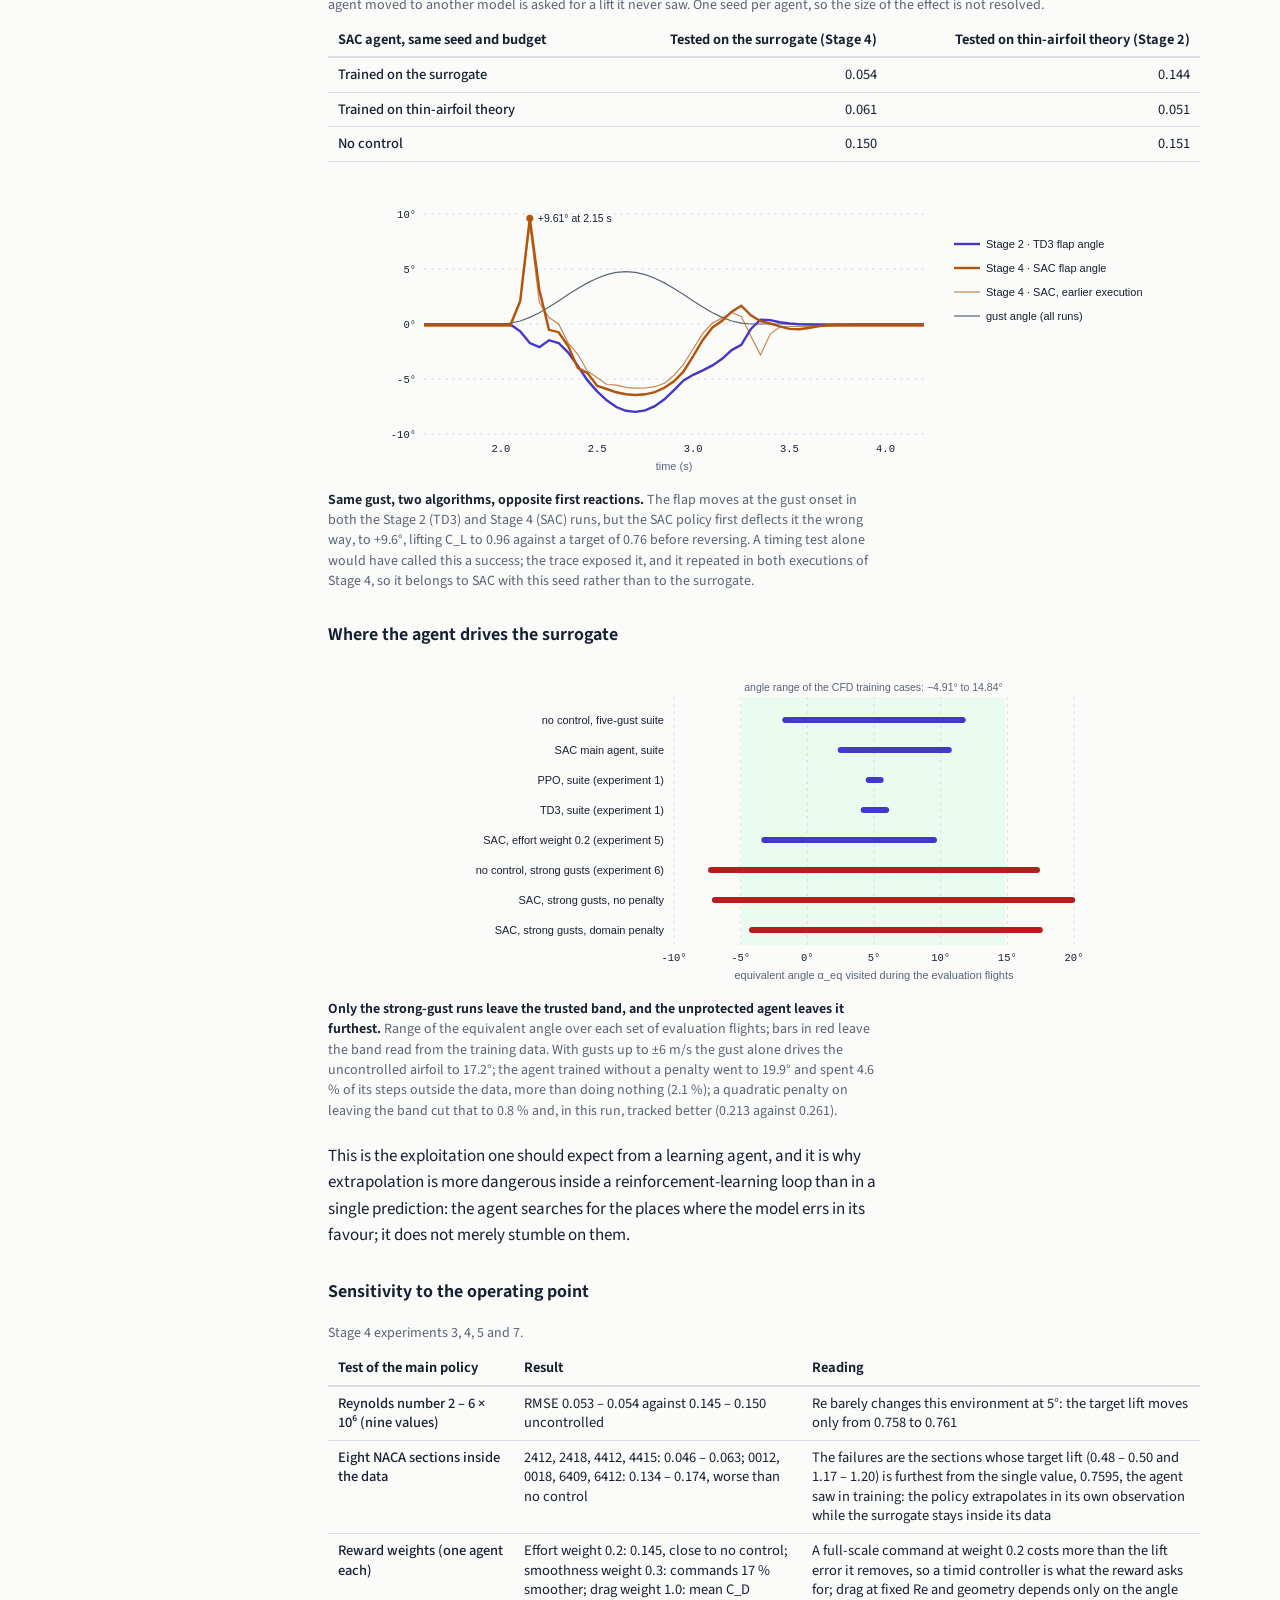
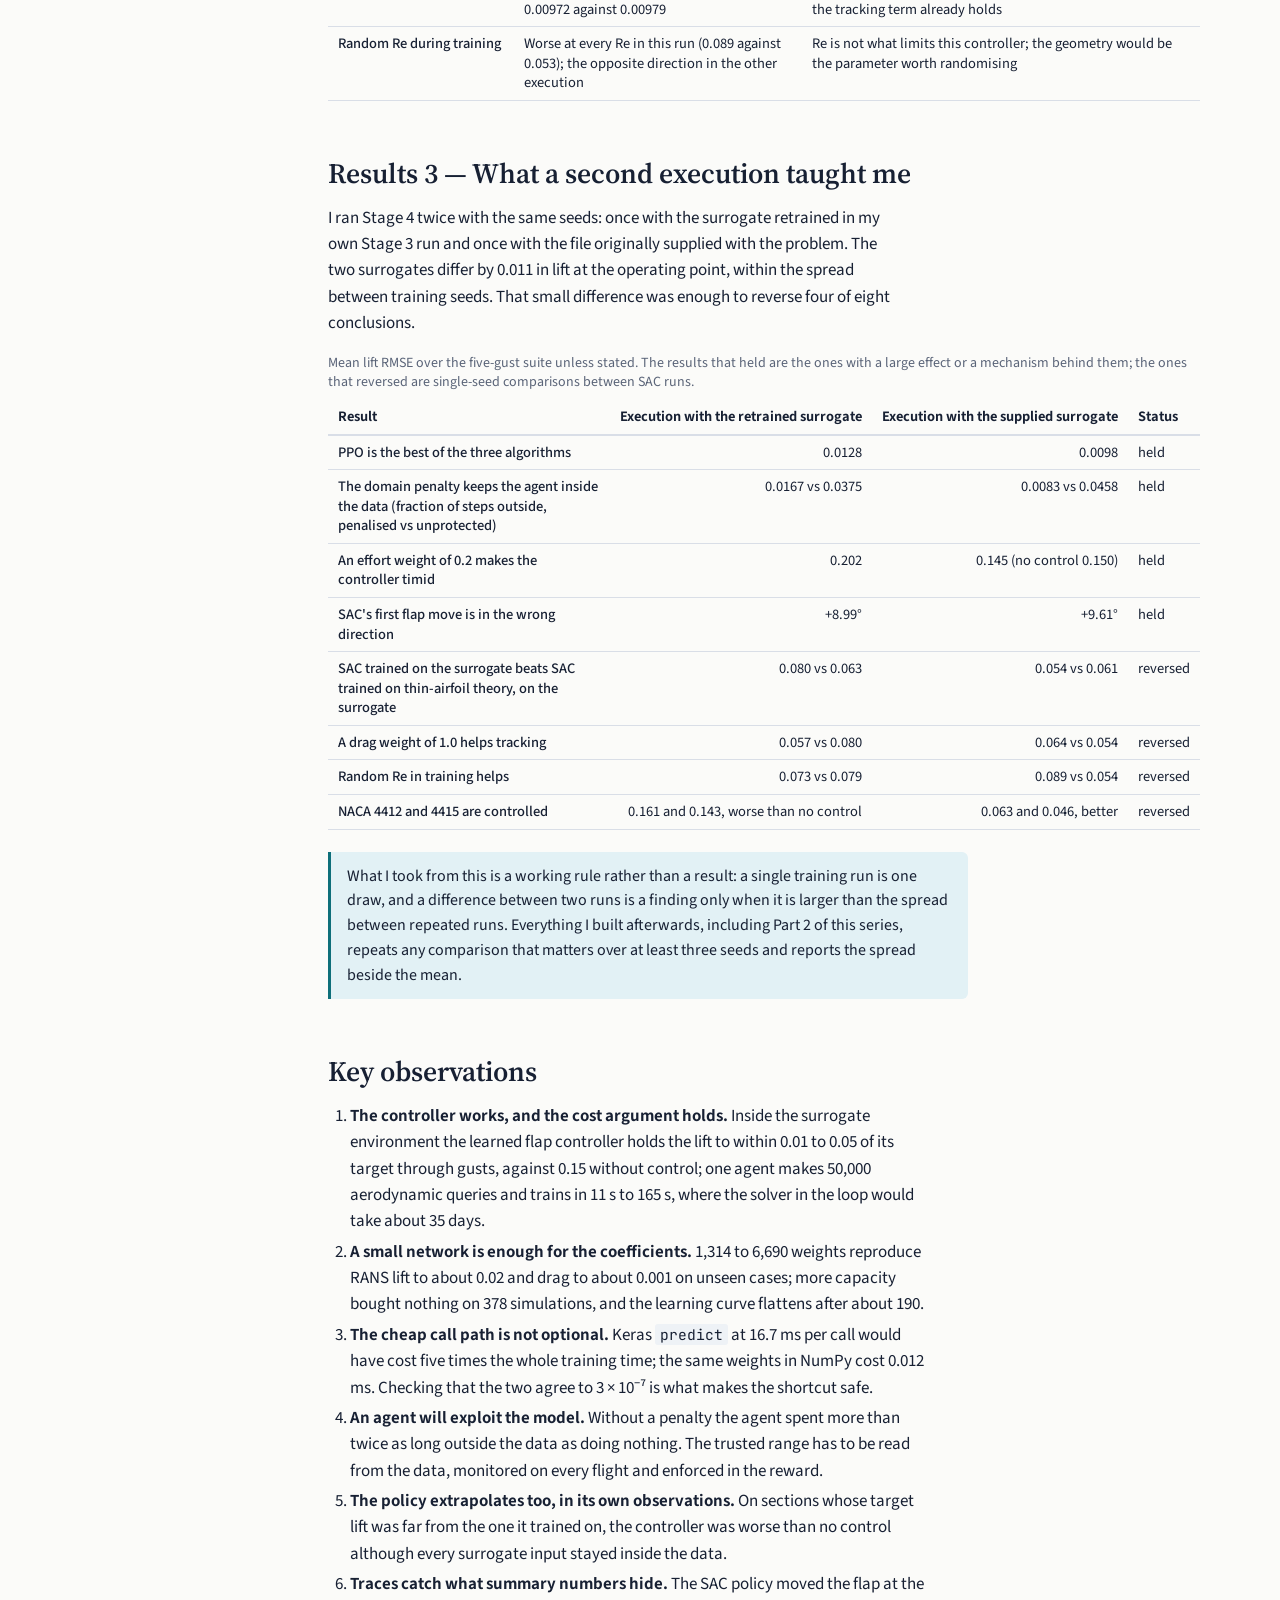
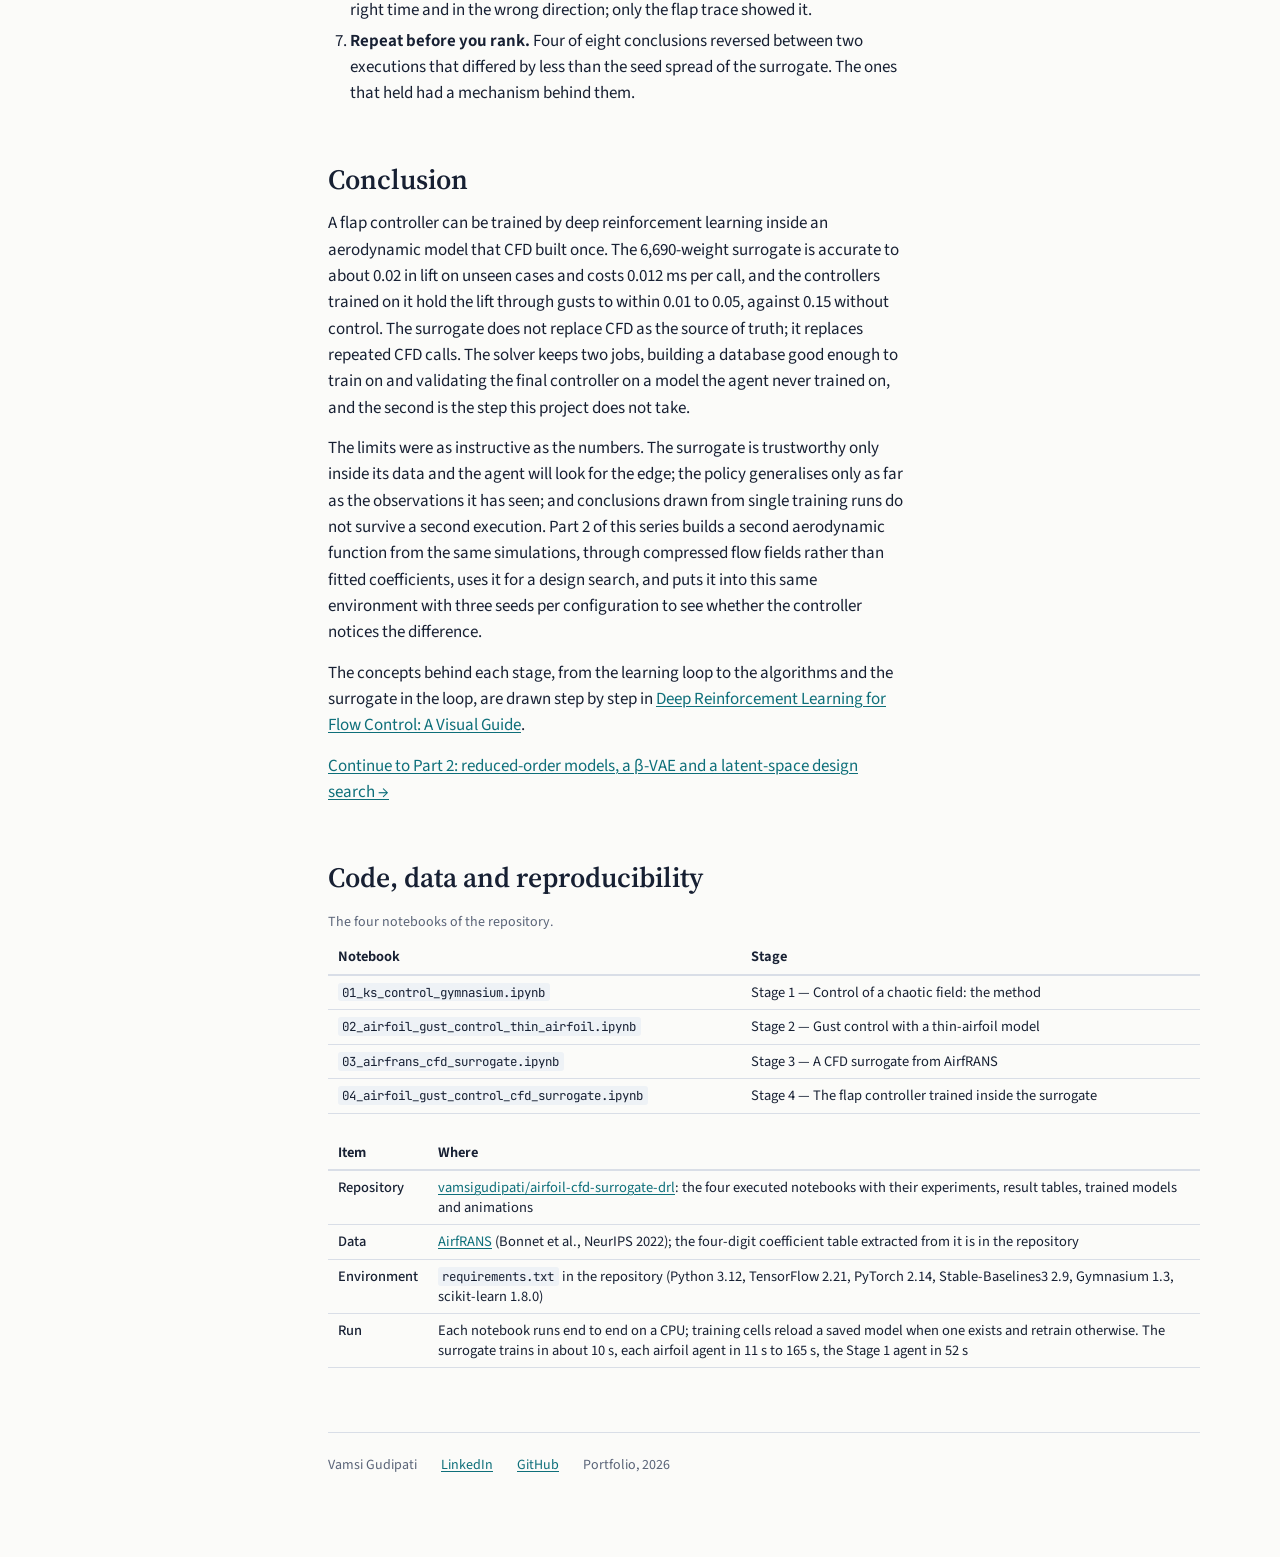
